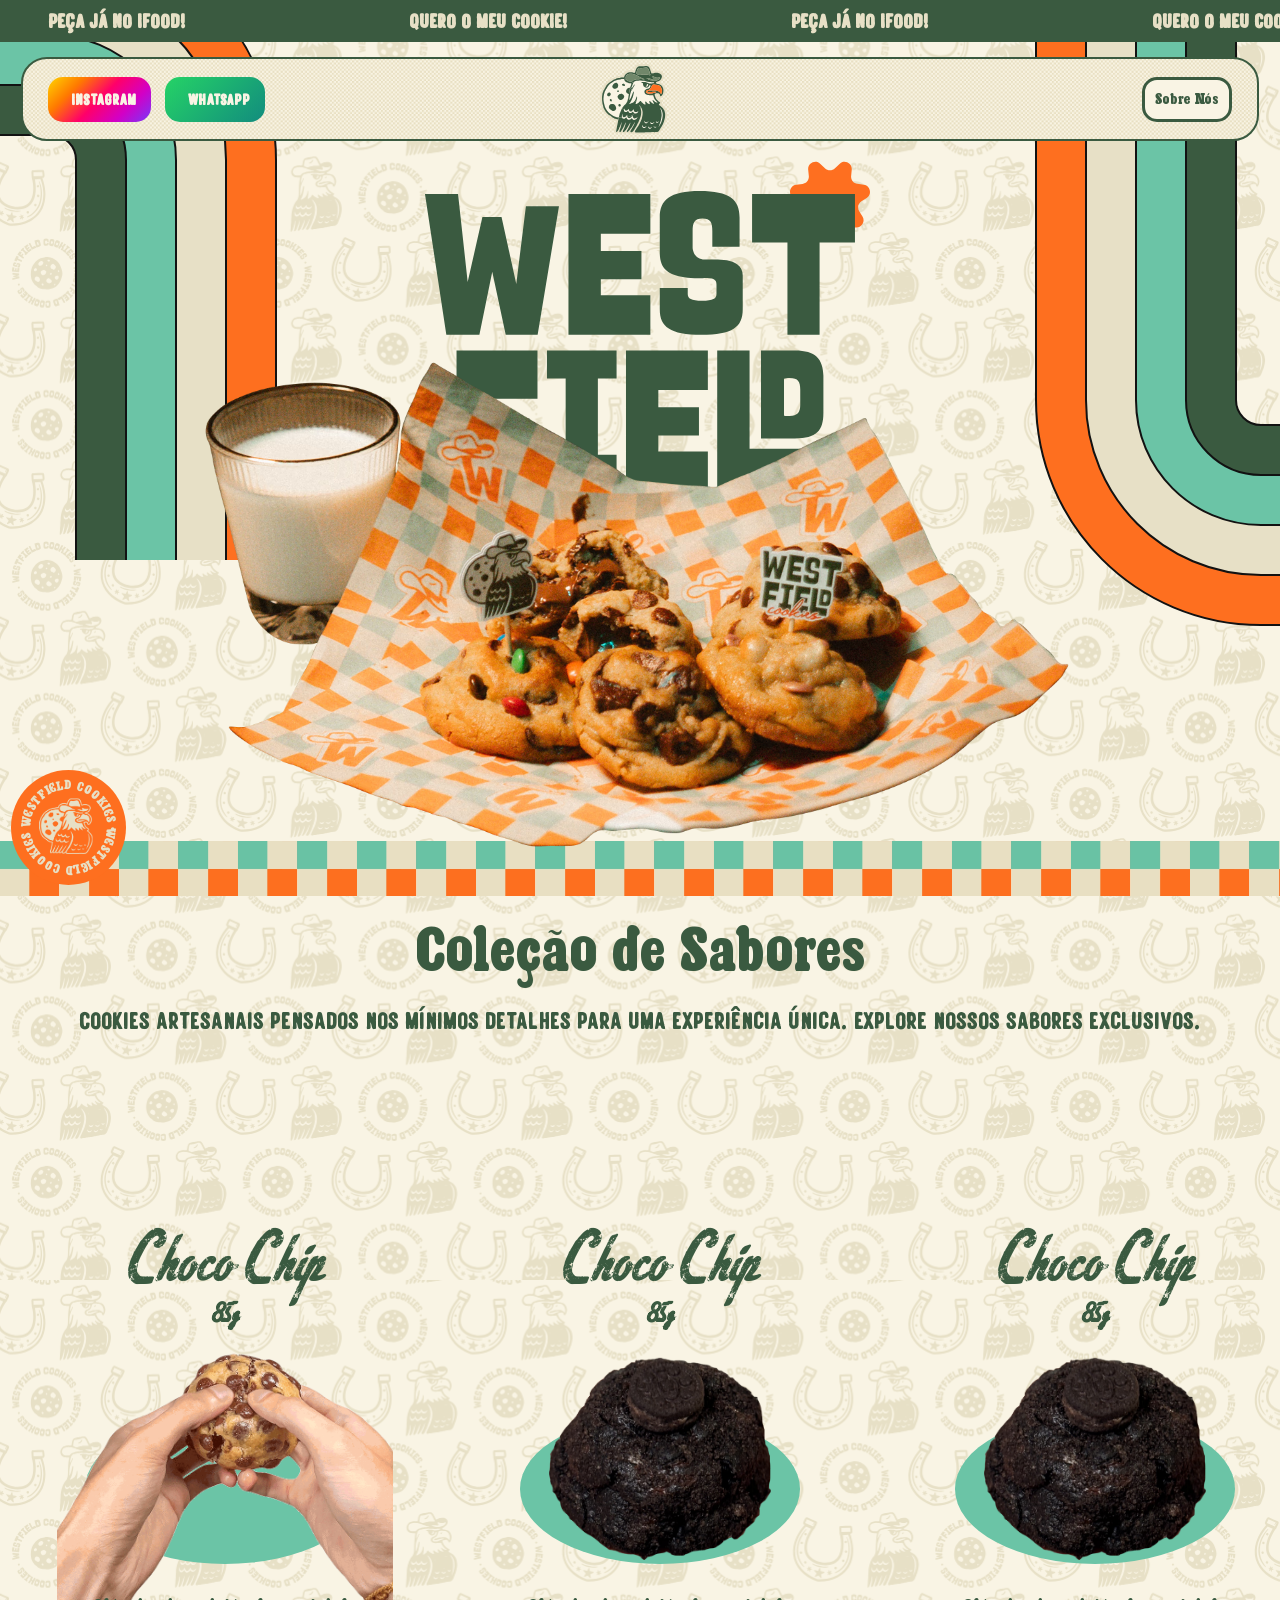
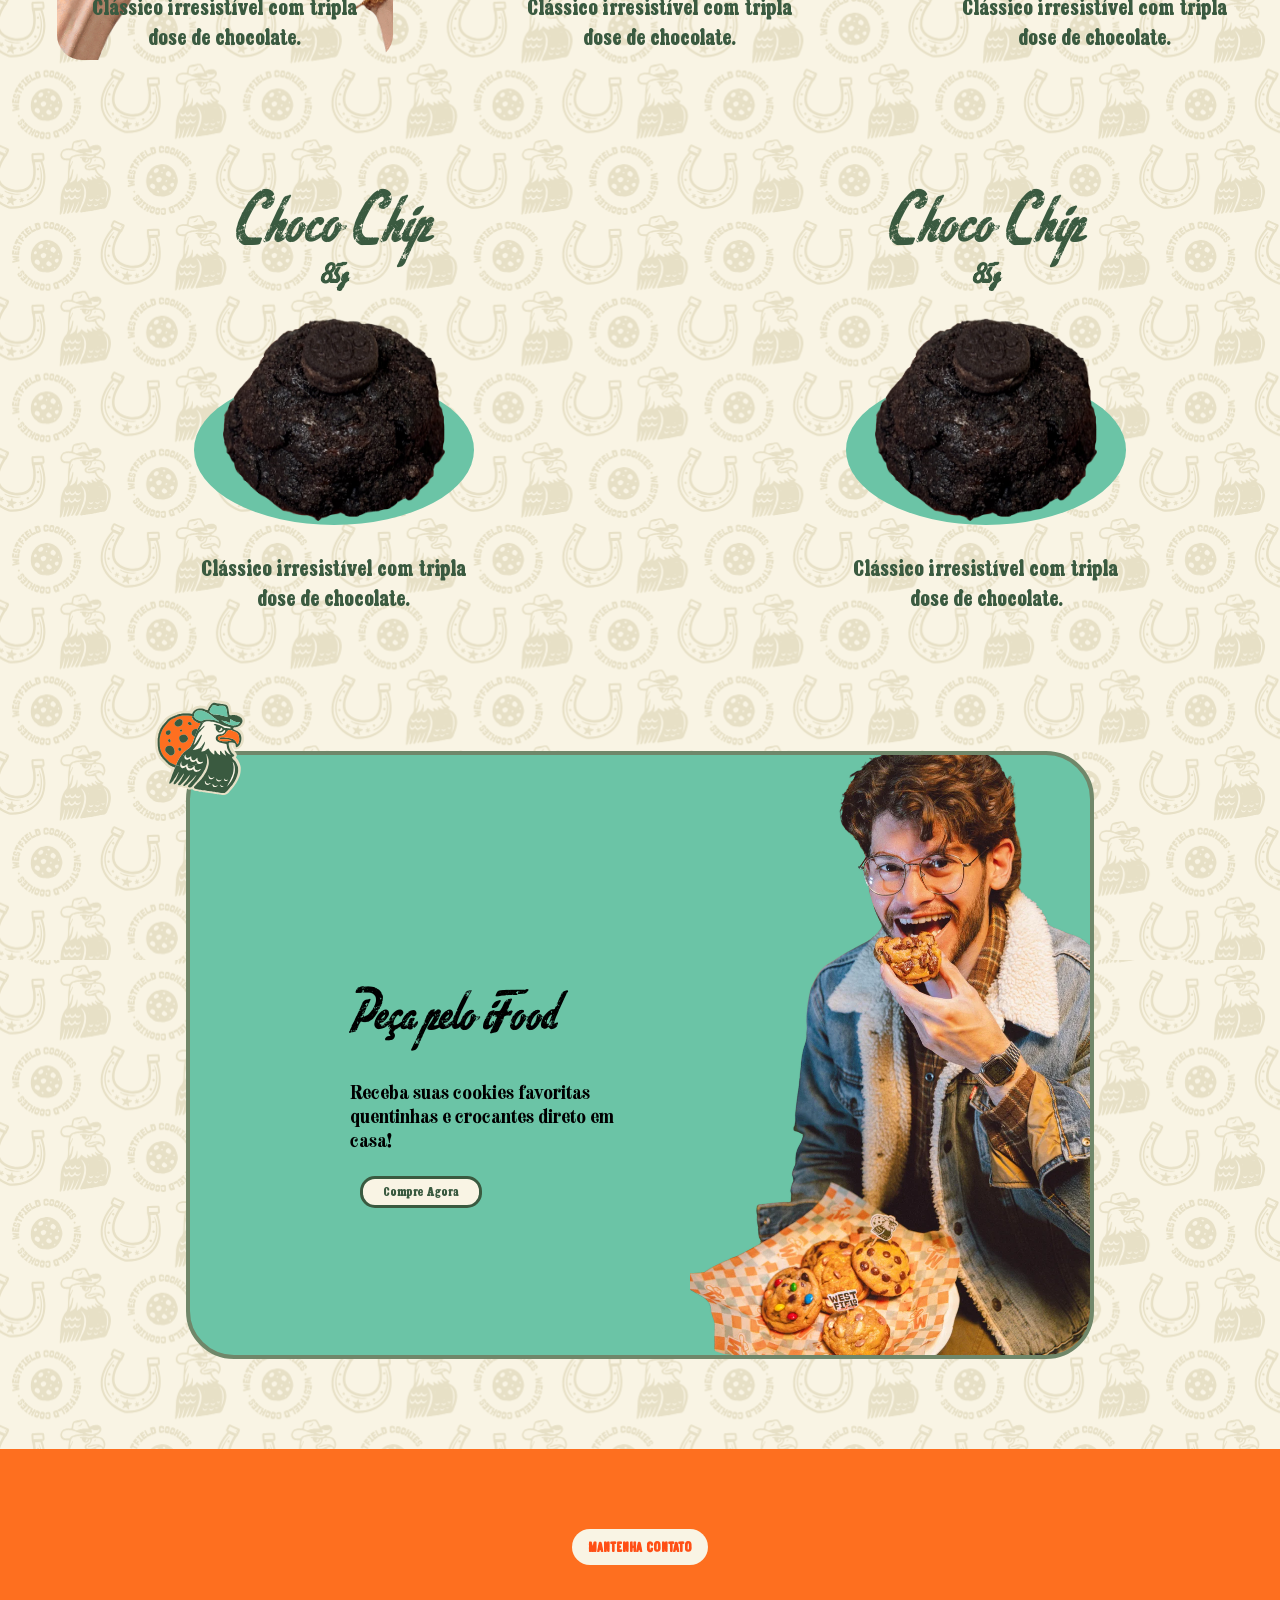
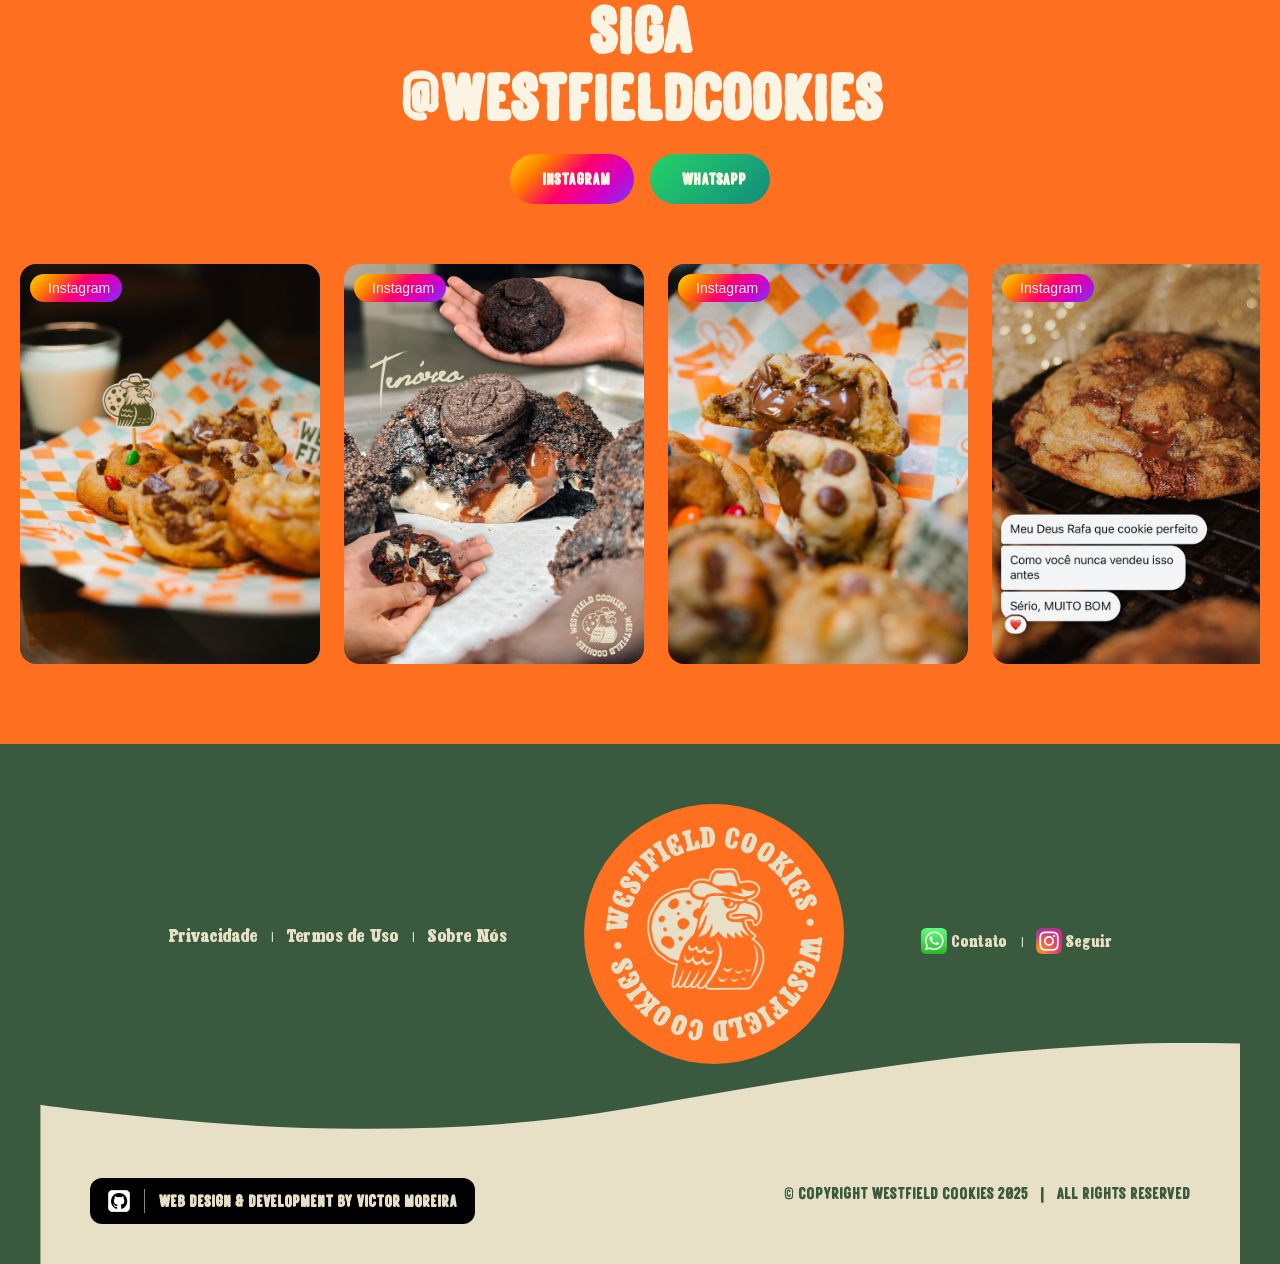
==== index.html @ 385a0221 "Enhance catalog layout and animations feat(catalog): redesign catalog-item layout and add star anima" ====
<!DOCTYPE html>
<html lang="en">
<head>
    <meta charset="UTF-8">
    <meta name="viewport" content="width=device-width, initial-scale=1.0">
    <link rel="stylesheet" type="text/css" href="./resources/css/style.css">
    <script type="text/javascript" src="./resources/js/script.js" defer></script>
    <link rel="icon" type="image/svg+xml" href="./resources/img/icone-1.svg">

    <!-- ADD DIFFERENT FAVICONS LATER
    <link rel="icon" type="image/png" sizes="16x16" href="images/favicon-16x16.png">
    <link rel="icon" type="image/png" sizes="32x32" href="images/favicon-32x32.png">
    <link rel="apple-touch-icon" sizes="180x180" href="images/apple-touch-icon.png">
    <link rel="icon" type="image/png" sizes="192x192" href="images/android-chrome-192x192.png">

    tip: there are free online tools (like realfavicongenerator.net) that take one image (usually 512×512) and generate all the needed sizes + HTML for you.
 -->
    <title>Westfild Cookies</title>
</head>
<body>

<a href="https://www.ifood.com.br" class="ticker-link" target="_blank">
  <div class="ticker">
    <div class="ticker__track" id="tickerTrack"></div>
  </div>
</a>

<!-- Nav Section -->
<nav class="nav-section">

  <!-- LEFT: Social Buttons -->
  <div class="social-buttons-nav">
    <a href="https://www.instagram.com/westfieldcookies/" class="insta-btn-nav">
      <i class="fab fa-instagram"></i> Instagram
    </a>
    <a href="https://westfieldcookies.carrd.co/?utm_source=ig&utm_medium=social&utm_content=link_in_bio" class="whats-btn-nav">
      <i class="fab fa-whatsapp"></i> WhatsApp
    </a>
  </div>

  <!-- CENTER: Logo -->
  <div class="logo">
    <img src="./resources/img/logo-3.1.svg" alt="Westfield Cookies logo">
  </div>

  <!-- RIGHT: Contact button -->
  <div class="nav-button-list">
    <a href="./about/index.html">
      <button class="nav-button">Sobre Nós</button>
    </a>
  </div>

</nav>


    <!---------------------------- Logo Circle Animation ---------------------------->
    <svg class="img-circle" viewBox="0 0 300 300" width="115" height="115">
        <defs>
            <path id="circlePath" d="M150,150 m-100,0 a100,100 0 1,1 200,0 a100,100 0 1,1 -200,0"/>
        </defs>
        <!------ Logo in center ------>
        <image href="./resources/img/icone-3-transperent.svg" x="71" y="71" width="155" height="155"/>
        <!------ Spinning Text ------>
        <g class="spinning-text">
            <!------ First part of text ------>
            <text font-size="35px" font-family="Westroon">
                <textPath href="#circlePath" startOffset="0%" fill="#e7e0c6">WESTFIELD COOKIES <tspan dy="-2" font-size="40px" fill="#e7e0c6">•</tspan></textPath>
            </text>
            <!------- First part of text ------>
            <text font-size="35px" font-family="Westroon">
                <textPath href="#circlePath" startOffset="50%" fill="#e7e0c6">WESTFIELD COOKIES <tspan dy="-2" font-size="40px" fill="#e7e0c6">•</tspan></textPath>
            </text>
        </g>
    </svg>

    <!---------------------------- MAIN CONTENT ---------------------------->
    <!-- BANNER -->
    <div class="banner">
      <div class="banner-img">
        <img class="adesivo" src="./resources/img/adesivo-5.svg" alt="adesivo">
        <img class="logo-banner" src="resources/img/logotipo-4.9.svg" alt="logotipo">
        <img class="plate" src="./resources/img/cookie-e-leite.avif" alt="plate">
        <!---
        <img id="cookie-1" class="cookie" src="./resources/img/Oreo - Transparent Background.svg" alt="Image of cookie">
        <img id="cookie-2" class="cookie" src="./resources/img/Classic - Transparent Background.svg" alt="Image of cookie">
        <img id="cookie-3" class="cookie" src="./resources/img/Classic - Transparent Background.svg" alt="Image of cookie">
        -->
      </div>
    </div>

    <!-- BANNER DECORATIONS -->
    <div class="pattern-wrapper">

    <!-- BANNER DECORATIONS -->
    <div class="pattern-decor"></div>
      
    <!-- RAINBOW SIDES -->
    <div class="rainbox-sides">

      <!-- RIGHT SIDE -->
      <svg xmlns="http://www.w3.org/2000/svg" width="100%" viewBox="0 0 321 626" fill="none" class="rainbow-sides__right">

        <!-- BLACK OUTLINES -->
        <path d="M26 0V400C26 510.457 115.543 600 226 600H321"
              stroke="#121212" stroke-width="52"
              class="black-stroke stroke-anim"></path>

        <path d="M76 0V400C76 482.843 143.157 550 226 550H321"
              stroke="#121212" stroke-width="52"
              class="black-stroke stroke-anim"></path>

        <path d="M126 0V400C126 455.228 170.772 500 226 500H321"
              stroke="#121212" stroke-width="52"
              class="black-stroke stroke-anim"></path>

        <path d="M176 0V400C176 427.614 198.386 450 226 450H321"
              stroke="#121212" stroke-width="52"
              class="black-stroke stroke-anim"></path>

        <!-- RAINBOW COLORS -->
        <path d="M26 0V400C26 510.457 115.543 600 226 600H321"
              stroke="#FE6F1F" stroke-width="48"
              class="rainbow-stroke stroke-anim"></path>

        <path d="M76 0V400C76 482.843 143.157 550 226 550H321"
              stroke="#E7E0C6" stroke-width="48"
              class="rainbow-stroke stroke-anim"></path>

        <path d="M126 0V400C126 455.228 170.772 500 226 500H321"
              stroke="#6BC4A6" stroke-width="48"
              class="rainbow-stroke stroke-anim"></path>

        <path d="M176 0V400C176 427.614 198.386 450 226 450H321"
              stroke="#3A5A40" stroke-width="48"
              class="rainbow-stroke stroke-anim"></path>

      </svg>

      <!-- LEFT SIDE -->
      <svg xmlns="http://www.w3.org/2000/svg" width="100%" viewBox="0 0 321 626" fill="none" class="rainbow-sides__left">

        <!-- BLACK OUTLINES -->
        <path d="M26 0V400C26 510.457 115.543 600 226 600H321"
              stroke="#121212" stroke-width="52"
              class="black-stroke stroke-anim"></path>

        <path d="M76 0V400C76 482.843 143.157 550 226 550H321"
              stroke="#121212" stroke-width="52"
              class="black-stroke stroke-anim"></path>

        <path d="M126 0V400C126 455.228 170.772 500 226 500H321"
              stroke="#121212" stroke-width="52"
              class="black-stroke stroke-anim"></path>

        <path d="M176 0V400C176 427.614 198.386 450 226 450H321"
              stroke="#121212" stroke-width="52"
              class="black-stroke stroke-anim"></path>

        <!-- RAINBOW COLORS -->
        <path d="M26 0V400C26 510.457 115.543 600 226 600H321"
              stroke="#fE6F1F" stroke-width="48"
              class="rainbow-stroke stroke-anim"></path>

        <path d="M76 0V400C76 482.843 143.157 550 226 550H321"
              stroke="#E7E0C6" stroke-width="48"
              class="rainbow-stroke stroke-anim"></path>

        <path d="M126 0V400C126 455.228 170.772 500 226 500H321"
              stroke="#6BC4A6" stroke-width="48"
              class="rainbow-stroke stroke-anim"></path>

        <path d="M176 0V400C176 427.614 198.386 450 226 450H321"
              stroke="#3A5A40" stroke-width="48"
              class="rainbow-stroke stroke-anim"></path>
        </svg>

    </div>

</div>

<!---------------------------- FLAVORS -------------------------->
    <div class="flavors">
        <h2 class="flavors-title">Coleção de Sabores</h2>
        <h3>Cookies artesanais pensados nos mínimos detalhes para uma experiência única. Explore nossos sabores exclusivos.</h3>
    </div>

    <!-- CATALOG -->
    <section class="catalog-all-items">

        <!-- CATALOG ITEM 1 -->
        <div class="catalog-item" data-hover="./resources/img/pattern-2.svg">

          <div class="sparkles">
            <span class="star"></span>
            <span class="star"></span>
            <span class="star"></span>
            <span class="star"></span>
            <span class="star"></span>
          </div>

          <img class="cookie-img" src="./resources/img/cookie-gif-5-4s.gif" alt="Oreo Cookie">

          <h3 class="item-title">Choco Chip</h3>
          <p class="item-weight">85g</p> 

          <div class="cookie-wrapper">
            <img class="catalog-img img-1" src="./resources/img/chocolate-chunk-1.svg" alt="Chocolate piece">
            <img class="catalog-img img-2" src="./resources/img/pink-chip-chocolate-1.svg" alt="Chocolate piece">
            <img class="catalog-img img-3" src="./resources/img/Macadamia.svg" alt="Chocolate piece">
          </div>
        
          <p class="item-description">Clássico irresistível com tripla dose de chocolate.</p>
        </div>

        <!-- CATALOG ITEM 2 -->
        <div class="catalog-item" data-hover="./resources/img/pattern-2.svg">

          <div class="sparkles">
            <span class="star"></span>
            <span class="star"></span>
            <span class="star"></span>
            <span class="star"></span>
            <span class="star"></span>
          </div>

          <h3 class="item-title">Choco Chip</h3>
          <p class="item-weight">85g</p> 

          <img class="cookie-img-swap" src="./resources/img/cookie-transparent.svg" data-hover="./resources/img/cookie-transparent-open.svg" alt="cookie image"/>

          <div class="cookie-wrapper">
            <img class="catalog-img img-1" src="./resources/img/chocolate-chunk-1.svg" alt="Chocolate piece">
            <img class="catalog-img img-2" src="./resources/img/pink-chip-chocolate-1.svg" alt="Chocolate piece">
            <img class="catalog-img img-3" src="./resources/img/Macadamia.svg" alt="Chocolate piece">
          </div>
        
          <p class="item-description">Clássico irresistível com tripla dose de chocolate.</p>
        
        </div>

        <!-- CATALOG ITEM 3 -->
        <div class="catalog-item" data-hover="./resources/img/pattern-2.svg">

          <div class="sparkles">
            <span class="star"></span>
            <span class="star"></span>
            <span class="star"></span>
            <span class="star"></span>
            <span class="star"></span>
          </div>

          <h3 class="item-title">Choco Chip</h3>
          <p class="item-weight">85g</p> 

          <img class="cookie-img-swap" src="./resources/img/cookie-transparent.svg" data-hover="./resources/img/cookie-transparent-open.svg" alt="cookie image"/>

          <div class="cookie-wrapper">
            <img class="catalog-img img-1" src="./resources/img/chocolate-chunk-1.svg" alt="Chocolate piece">
            <img class="catalog-img img-2" src="./resources/img/pink-chip-chocolate-1.svg" alt="Chocolate piece">
            <img class="catalog-img img-3" src="./resources/img/Macadamia.svg" alt="Chocolate piece">
          </div>
        
          <p class="item-description">Clássico irresistível com tripla dose de chocolate.</p>
        
        </div>

        <!-- CATALOG ITEM 4 -->
        <div class="catalog-item" data-hover="./resources/img/pattern-2.svg">

          <div class="sparkles">
            <span class="star"></span>
            <span class="star"></span>
            <span class="star"></span>
            <span class="star"></span>
            <span class="star"></span>
          </div>

          <h3 class="item-title">Choco Chip</h3>
          <p class="item-weight">85g</p> 

          <img class="cookie-img-swap" src="./resources/img/cookie-transparent.svg" data-hover="./resources/img/cookie-transparent-open.svg" alt="cookie image"/>

          <div class="cookie-wrapper">
            <img class="catalog-img img-1" src="./resources/img/chocolate-chunk-1.svg" alt="Chocolate piece">
            <img class="catalog-img img-2" src="./resources/img/pink-chip-chocolate-1.svg" alt="Chocolate piece">
            <img class="catalog-img img-3" src="./resources/img/Macadamia.svg" alt="Chocolate piece">
          </div>
        
          <p class="item-description">Clássico irresistível com tripla dose de chocolate.</p>
        
        </div>

        <!-- CATALOG ITEM 5 -->
        <div class="catalog-item" data-hover="./resources/img/pattern-2.svg">

          <div class="sparkles">
            <span class="star"></span>
            <span class="star"></span>
            <span class="star"></span>
            <span class="star"></span>
            <span class="star"></span>
          </div>

          <h3 class="item-title">Choco Chip</h3>
          <p class="item-weight">85g</p> 

          <img class="cookie-img-swap" src="./resources/img/cookie-transparent.svg" data-hover="./resources/img/cookie-transparent-open.svg" alt="cookie image"/>

          <div class="cookie-wrapper">
            <img class="catalog-img img-1" src="./resources/img/chocolate-chunk-1.svg" alt="Chocolate piece">
            <img class="catalog-img img-2" src="./resources/img/pink-chip-chocolate-1.svg" alt="Chocolate piece">
            <img class="catalog-img img-3" src="./resources/img/Macadamia.svg" alt="Chocolate piece">
          </div>
        
          <p class="item-description">Clássico irresistível com tripla dose de chocolate.</p>
        
        </div>
    </section>

    <!---------------------------- IFOOD SECTION ---------------------------->
    <section class="ifood-section">
        <div class="ifood-content">
            <div class="ifood-text">
                <img class="aguia-adesivo" src="./resources/img/adesivo-4.svg" alt="ilustracão de águia com chapéu de cowboy">
                <h2>Peça pelo iFood</h2>
                <p>Receba suas cookies favoritas quentinhas e crocantes direto em casa!</p>
                <button class="button-1">Compre Agora</button>
            </div>

            <div class="ifood-image">
                <img src="./resources/img/comendo-cookie.webp" alt="iFood Delivery Banner">
            </div> 
        </div>
    </section>
    
<section class="insta-section">
  <div class="insta-header">
    <span class="insta-tag">Mantenha contato</span>
    <h2>
      SIGA <br>
      <span>@WESTFIELDCOOKIES</span>
    </h2>

    <div class="insta-social-buttons">
      <a href="https://www.instagram.com/westfieldcookies/" class="insta-btn">
        <i class="fab fa-instagram"></i> Instagram
      </a>
      <a href="https://westfieldcookies.carrd.co/?utm_source=ig&utm_medium=social&utm_content=link_in_bio" class="whats-btn">
        <i class="fab fa-whatsapp"></i> WhatsApp
      </a>
    </div>
  </div>

  <!-- CONTINUOUS SLIDER -->
<div class="insta-slider">
  <div class="insta-track" id="instaTrack">

    <div class="insta-item">
      <a href="https://www.instagram.com/p/DRNx98ej8Nc/?utm_source=ig_web_copy_link&igsh=MzRlODBiNWFlZA==" target="_blank">
        <img src="./resources/img/inst-post-1.jpg" alt="">
        <span class="insta-label">
          <i class="fab fa-instagram"></i> Instagram
        </span>
      </a>
    </div>

    <div class="insta-item">
      <a href="https://www.instagram.com/p/DPfMGSVDRil/?utm_source=ig_web_copy_link&igsh=MzRlODBiNWFlZA==" target="_blank">
        <img src="./resources/img/inst-post-2.jpg" alt="">
        <span class="insta-label">
          <i class="fab fa-instagram"></i> Instagram
        </span>
      </a>
    </div>

    <div class="insta-item">
      <a href="https://www.instagram.com/p/DRNx98ej8Nc/?utm_source=ig_web_copy_link&igsh=MzRlODBiNWFlZA==" target="_blank">
        <img src="./resources/img/inst-post-3.jpg" alt="">
        <span class="insta-label">
          <i class="fab fa-instagram"></i> Instagram
        </span>
      </a>
    </div>

    <div class="insta-item">
      <a href="https://www.instagram.com/p/DBH7akTvZ_a/?utm_source=ig_web_copy_link&igsh=MzRlODBiNWFlZA==" target="_blank">
        <img src="./resources/img/inst-post-4.jpg" alt="">
          <span class="insta-label">
            <i class="fab fa-instagram"></i> Instagram
        </span>
      </a>
    </div>

    <div class="insta-item">
      <a href="https://www.instagram.com/p/DC0FAMyvj0c/?utm_source=ig_web_copy_link&igsh=MzRlODBiNWFlZA==" target="_blank">
        <img src="./resources/img/inst-post-5.jpg" alt="">
        <span class="insta-label">
          <i class="fab fa-instagram"></i> Instagram
        </span>
      </a>
    </div>

    <div class="insta-item">
      <a href="https://www.instagram.com/p/DRNx98ej8Nc/?utm_source=ig_web_copy_link&igsh=MzRlODBiNWFlZA==" target="_blank">
        <img src="./resources/img/inst-post-1.jpg" alt="">
        <span class="insta-label">
          <i class="fab fa-instagram"></i> Instagram
        </span>
      </a>
    </div>

    <div class="insta-item">
      <a href="https://www.instagram.com/p/DPfMGSVDRil/?utm_source=ig_web_copy_link&igsh=MzRlODBiNWFlZA==" target="_blank">
        <img src="./resources/img/inst-post-2.jpg" alt="">
        <span class="insta-label">
          <i class="fab fa-instagram"></i> Instagram
        </span>
      </a>
    </div>

    <div class="insta-item">
      <a href="https://www.instagram.com/p/DRNx98ej8Nc/?utm_source=ig_web_copy_link&igsh=MzRlODBiNWFlZA==" target="_blank">
        <img src="./resources/img/inst-post-3.jpg" alt="">
        <span class="insta-label">
          <i class="fab fa-instagram"></i> Instagram
        </span>
      </a>
    </div>

    <div class="insta-item">
      <a href="https://www.instagram.com/p/DBH7akTvZ_a/?utm_source=ig_web_copy_link&igsh=MzRlODBiNWFlZA==" target="_blank">
        <img src="./resources/img/inst-post-4.jpg" alt="">
          <span class="insta-label">
            <i class="fab fa-instagram"></i> Instagram
        </span>
      </a>
    </div>

    <div class="insta-item">
      <a href="https://www.instagram.com/p/DC0FAMyvj0c/?utm_source=ig_web_copy_link&igsh=MzRlODBiNWFlZA==" target="_blank">
        <img src="./resources/img/inst-post-5.jpg" alt="">
        <span class="insta-label">
          <i class="fab fa-instagram"></i> Instagram
        </span>
      </a>
    </div>

        <div class="insta-item">
      <a href="https://www.instagram.com/p/DRNx98ej8Nc/?utm_source=ig_web_copy_link&igsh=MzRlODBiNWFlZA==" target="_blank">
        <img src="./resources/img/inst-post-1.jpg" alt="">
        <span class="insta-label">
          <i class="fab fa-instagram"></i> Instagram
        </span>
      </a>
    </div>

    <div class="insta-item">
      <a href="https://www.instagram.com/p/DPfMGSVDRil/?utm_source=ig_web_copy_link&igsh=MzRlODBiNWFlZA==" target="_blank">
        <img src="./resources/img/inst-post-2.jpg" alt="">
        <span class="insta-label">
          <i class="fab fa-instagram"></i> Instagram
        </span>
      </a>
    </div>

    <div class="insta-item">
      <a href="https://www.instagram.com/p/DRNx98ej8Nc/?utm_source=ig_web_copy_link&igsh=MzRlODBiNWFlZA==" target="_blank">
        <img src="./resources/img/inst-post-3.jpg" alt="">
        <span class="insta-label">
          <i class="fab fa-instagram"></i> Instagram
        </span>
      </a>
    </div>

    <div class="insta-item">
      <a href="https://www.instagram.com/p/DBH7akTvZ_a/?utm_source=ig_web_copy_link&igsh=MzRlODBiNWFlZA==" target="_blank">
        <img src="./resources/img/inst-post-4.jpg" alt="">
          <span class="insta-label">
            <i class="fab fa-instagram"></i> Instagram
        </span>
      </a>
    </div>

    <div class="insta-item">
      <a href="https://www.instagram.com/p/DC0FAMyvj0c/?utm_source=ig_web_copy_link&igsh=MzRlODBiNWFlZA==" target="_blank">
        <img src="./resources/img/inst-post-5.jpg" alt="">
        <span class="insta-label">
          <i class="fab fa-instagram"></i> Instagram
        </span>
      </a>
    </div>

  </div>
</div>
</section>

    
</body>

<footer class="site-footer">

  <!-- TOP SECTION -->
  <div class="footer-top">

      <!-- LEFT LINKS -->
      <div class="footer-left">
        <a href="#" class="footer-link underline-anim">Privacidade</a>
        <span class="footer-separator">|</span>
        <a href="#" class="footer-link underline-anim">Termos de Uso</a>
        <span class="footer-separator">|</span>
        <a href="./about/index.html" class="footer-link underline-anim">Sobre Nós</a>
      </div>

      <!-- CENTER CIRCLE -->
      <div class="footer-animation-wrapper">
        <svg class="footer-circle" viewBox="0 0 300 300">
            <defs>
                <path id="circlePathFooter" d="
                    M150,150 
                    m-100,0 
                    a100,100 0 1,1 200,0 
                    a100,100 0 1,1 -200,0
                "/>
            </defs>

            <image href="./resources/img/icone-3-transperent.svg"
                   x="71" y="71" width="155" height="155" 
                   class="footer-logo"/>

            <g class="spinning-text">
                <text font-size="35" font-family="Westroon">
                    <textPath href="#circlePathFooter" startOffset="0%" fill="#E7E0C6">
                        WESTFIELD COOKIES •
                    </textPath>
                </text>
                <text font-size="35" font-family="Westroon">
                    <textPath href="#circlePathFooter" startOffset="50%" fill="#E7E0C6">
                        WESTFIELD COOKIES •
                    </textPath>
                </text>
            </g>
        </svg>
      </div>

      <!-- RIGHT LINKS -->
      <div class="footer-right">
        <a href="https://wa.me/55XXXXXXXXXX" class="footer-icon-link icon-anim">
          <img src="./resources/img/whatsapp-1.svg" alt="WhatsApp">
          Contato
        </a>
        <span class="footer-separator">|</span>
        <a href="https://instagram.com/" class="footer-icon-link icon-anim">
          <img src="./resources/img/instagram-1.svg" alt="Instagram">
          Seguir
        </a>
      </div>

  </div>

  <!-- DIVIDER -->
  <div class="footer-divider">
    <img src="./resources/img/wave-1.1.svg" alt="">
  </div>

  <!-- BOTTOM SECTION -->
  <div class="footer-bottom">
<a href="https://github.com/VictorSSantoss" target="_blank" class="footer-author-box">
  <img src="./resources/img/github.svg" alt="GitHub" class="footer-author-icon">
  <span class="footer-author-divider"></span>
  <span class="footer-author-text">Web Design & Development by Victor Moreira</span>
</a>


     <span class="footer-bottom-right">
        © Copyright Westfield Cookies 2025 &nbsp; | &nbsp; All Rights Reserved
     </span>
  </div>

</footer>


</html>
---- resources/css/style.css ----
@font-face {    
    font-family: "Westroon";
    src: url(../fonts/01_WESTROON/Westroon.woff2) format("woff2"),
         url(../fonts/01_WESTROON/Westroon.otf) format("opentype");
    font-weight: normal;
    font-style: normal;
    font-display: swap;
}

@font-face {
    font-family: "neato-serif-regular";
    src: url(../fonts/04_NEATO-SERIF/neato-serif-regular.woff2) format("woff2"),
         url(../fonts/04_NEATO-SERIF/neato-serif-regular.otf) format("opentype");
    font-weight: normal;
    font-style: normal;
    font-display: swap;
}

@font-face {
    font-family: "Fendesert-Sans-Rough";
    src: url(../fonts/03_FENDESERT/Fendesert-Sans-Rough.woff2) format("woff2"),
         url(../fonts/03_FENDESERT/Fendesert-Sans-Rough.otf) format("opentype");
    font-weight: normal;
    font-style: normal;
    font-display: swap;
}

@font-face {
    font-family: "Fendesert-Script-Stamp";
    src: url(../fonts/03_FENDESERT/Fendesert-Script-Stamp.woff2) format("woff2"),
         url(../fonts/03_FENDESERT/Fendesert-Script-Stamp.otf) format("opentype");
    font-weight: normal;
    font-style: normal;
    font-display: swap;
}

body {
    font-family: "Westroon";
    background-image: url("../img/pattern-5.5-sem-fundo-4000px-4000px.svg");
    background-size: contain;
    background-repeat: repeat;
    margin: 0;
    padding: 0;
}

/* Smooth movement to work without 'transition: transform' */
@property --tx { syntax: '<length-percentage>'; inherits: false; initial-value: -50%; }
@property --ty { syntax: '<length-percentage>'; inherits: false; initial-value: -50%; }
@property --scale { syntax: '<number>'; inherits: false; initial-value: 0.2; }
@property --rot { syntax: '<angle>'; inherits: false; initial-value: 0deg; }

.thicket-color {
    color: #3A5A40;
}

.vanilla-color {
    color: #E7E0C6;
}

.meadow-color {
    color: #70876A;
}

.amber-color {
    color: #FE6F1F;
}

.brooke-color {
    color: #6BC4A6;
}

.cloud-color {
    color: #F9F4E4;
}


/* ------------------------------- */
/* SCROLLING TICKER */
/* ------------------------------- */
.ticker-link {
  text-decoration: none;
  color: inherit;
}

.ticker {
  text-transform: uppercase;
  font-family: "Fendesert-Sans-Rough";
  width: 100%;
  overflow: hidden;
  background: #3A5A40;
  color: #E7E0C6;
  padding: 4px 0;
  position: sticky;
  top: 0;
  z-index: 9999;
}

.ticker__track {
  display: inline-flex;
  white-space: nowrap;
  animation: scroll 18s linear infinite;
}

.ticker__track span {
  padding: 0 3rem;
  font-size: 1.25rem;
  font-weight: bold;
}

@keyframes scroll {
  from { transform: translateX(0); }
  to   { transform: translateX(-50%); }
}

/* iOS smoothness */
.ticker {
  will-change: transform;
  -webkit-backface-visibility: hidden;
}


/* Improve smoothness on iOS */
.ticker {
  will-change: transform;
  -webkit-backface-visibility: hidden;
}

.ticker-icon {
  height: 24px;
  width: auto;
  vertical-align: middle;
  margin: 0 1rem;
} 

/* ------------------------------- */
/* NAVEGATION BAR */
/* ------------------------------- */
.nav-section {
  height: 80px;
  background-color: #f9f4e4;
  background-image: url("../img/pattern-3.2.svg");
  border: 2px solid #3a5a40;
  border-radius: 26px;
  font-size: 1.2rem;
  display: flex;
  align-items: center;
  justify-content: space-between;   /* LEFT - CENTER - RIGHT layout */
  padding: 0 25px;
  margin: 15px 21px 0;
  position: relative;
  z-index: 10;
}

/* LEFT SIDE BUTTONS */
.social-buttons-nav {
  display: flex;
  gap: 14px;
  align-items: center;
}

/* Instagram gradient label */
.insta-btn-nav {
  font-family: "Fendesert-Sans-Rough";
  font-weight: normal;
  font-style: normal;
  display: flex;
  align-items: center;
  gap: 8px;
  background: linear-gradient(135deg, #FFD600, #FF7A00, #FF0069, #D300C5, #7638FA);
  color: #F9F4E4;
  padding: 10px 15px;
  border-radius: 15px;
  font-weight: 700;
  text-decoration: none;
  font-size: 15px;
  transition: transform 0.2s ease, opacity 0.2s ease;
}

.insta-btn-nav:hover {
  transform: translateY(-3px);
  opacity: 0.9;
}

/* WhatsApp gradient */
.whats-btn-nav {
  font-family: "Fendesert-Sans-Rough";
  font-weight: normal;
  font-style: normal;
  display: flex;
  align-items: center;
  gap: 8px;
  background: linear-gradient(135deg, #25D366, #128C7E);
  color: #F9F4E4;
  padding: 10px 15px;
  border-radius: 15px;
  font-weight: 700;
  text-decoration: none;
  font-size: 15px;
  transition: transform 0.2s ease, opacity 0.2s ease;
}

.whats-btn-nav:hover {
  transform: translateY(-3px);
  opacity: 0.9;
}

/* CENTER LOGO */
.logo {
  display: flex;
  align-items: center;
  justify-content: center;
  margin-right: 140px;
}

.logo img {
  height: 70px;
  max-height: 70px;
  width: auto;
}

/* RIGHT SIDE BUTTON */
.nav-button {
  font-family: "Fendesert-Sans-Rough";
  width: 90px;
  height: 45px;
  background-color: #f9f4e4;
  font-family: "Westroon";
  color: #3a5a40;
  text-align: center;
  border: 3px solid #3a5a40;
  border-radius: 15px;
  font-size: 16px;
  transition: 0.2s ease;
}

.nav-button:hover {
  background-color: #3a5a40;
  color: #f9f4e4;
}

/* ------------------------------- */
/* RESPONSIVE */
/* ------------------------------- */
@media (max-width: 768px) {
  .nav-section {
    flex-direction: column;
    height: auto;
    padding: 15px;
    gap: 15px;
  }

  .social-buttons {
    order: 1;
  }

  .logo {
    order: 2;
  }

  .nav-button-list {
    order: 3;
  }
}

/* Logo Circle Animation */
.img-circle {
    background-color: #fe6f1f;
    border-radius: 100%;
    position: fixed;
    bottom: 15px;
    left: -5px;
    margin-left: 16px;
    margin-right: 5px;
    opacity: 0;
    z-index: 1000;
    transform: translateX(-50px); /* Start off to the left */
    transition: opacity 1s ease-out, transform 1s ease-out;
}

.spinning-text {
    animation: spin 20s linear infinite;
    transform-origin: 150px 150px; /* center of the SVG */
}

.img-circle.visible {
    opacity: 1;
    transform: translateX(0);
}

@keyframes spin {
  from { transform: rotate(0deg); }
  to   { transform: rotate(360deg); }
}

/* Banner */
.banner {
    display: flex;
    justify-content: center;
    align-items: center;
    height: 700px;
}

.logo-banner {
    position: relative;
    width: 600px;
    height: 300px;
    z-index: 1;
}

.adesivo {
    position: absolute;
    width: 80px;
    height: 80px;
    right: 170px;
    top: -30px;
    z-index: 1;
    animation: spin 15s linear infinite;
}

.banner-img {
    display: flex;
    position: relative;
    width: 800px;
    height: 600px;
    justify-content: center;
    z-index: 10;
}

.plate {
    width: 900px;
    height: 500px;
    position: absolute;
    top: 170px;
    z-index: 1;
}

/* --------------- Buttons --------------- */
.button-1 {
    background-color: rgb(249, 244, 228);
    display: inline-block;
    color: rgb(58, 90, 64);
    text-align: center;
    border: 3px solid rgb(58, 90, 64);
    border-radius: 15px;
    padding: 5px 20px;
    margin-left: 10px;
    font-family: "Westroon";
    font-weight: normal;
    font-style: normal;
    transition: all 0.3s ease;
}

.button-1:hover {
    background-color: rgb(58, 90, 64);
    color: rgb(249, 244, 228);
}

/* --------------- Rainbow Sides and Pattern Deco --------------- */


/* Initial draw animation (runs once on load) */
.stroke-anim {
    stroke-dasharray: 1000;
    stroke-dashoffset: 1000;
    animation: rainbowDraw 2.4s ease-out forwards;
    will-change: stroke-dashoffset;
}

/* Keyframes */
@keyframes rainbowDraw {
    from { stroke-dashoffset: 1000; }
    to { stroke-dashoffset: 0; }
}

/* Positioning */
.rainbox-sides {
  position: absolute;
  top: 0;
  left: 0;
  width: 100%;
  height: 100%;
  pointer-events: none;
  z-index: -1;
}

.rainbow-sides__left {
  width: 20.0625em;
  position: absolute;
  bottom: 21.28em;
  left: -2.75em;
  transform: scale(-1);
}

.rainbow-sides__right {
  width: 20.0625em;
  position: absolute;
  top: 0;
  right: -4.75em;
}

/* --------------- Pattern Decoration --------------- */
.pattern-decor {
    position: absolute;
    display: block;
    background-image: url("../img/pattern-decor-1.webp");
    background-size: contain;
    background-repeat: repeat;
    height: 55px;
    width: 100%;
    display: flex;
    justify-content: center;
    align-items: center;
}

/* --------------- Flavors Items --------------- */
.flavors {
    display: grid;
    margin: 20px;
}

.flavors h2 {
    font-family: "Westroon";
    font-weight: normal; /* Override browser default bold styling (User Agent Stylesheet). */
    font-style: normal; /* Override browser default bold styling (User Agent Stylesheet). */
    font-size: 4rem;
    color: #3a5a40;
    text-align: center;
    margin-bottom: 10px;
}

.flavors h3 {
    font-family: "Fendesert-Sans-Rough";
    font-weight: normal; /* Override browser default bold styling (User Agent Stylesheet). */
    font-style: normal; /* Override browser default bold styling (User Agent Stylesheet). */
    font-size: 1.5rem;
    color: #3a5a40;
    text-align: center;
    margin-top: 0px;
}

/* ------------------------------- */
/* CATALOG TITLE */
/* ------------------------------- */
.flavors {
    display: grid;
    margin: 20px;
}

.flavors h2 {
    font-family: "Westroon";
    font-weight: normal; /* Override browser default bold styling (User Agent Stylesheet). */
    font-style: normal; /* Override browser default bold styling (User Agent Stylesheet). */
    font-size: 4rem;
    color: #3a5a40;
    text-align: center;
    margin-bottom: 10px;
}

.flavors h3 {
    font-family: "Fendesert-Sans-Rough";
    font-weight: normal; /* Override browser default bold styling (User Agent Stylesheet). */
    font-style: normal; /* Override browser default bold styling (User Agent Stylesheet). */
    font-size: 1.5rem;
    color: #3a5a40;
    text-align: center;
    margin-top: 0px;
}

/* ------------------------------- */
/* CATALOG */
/* ------------------------------- */
.catalog-all-items {
    display: flex;
    justify-content: space-around;
    align-items: flex-start;
    flex-wrap: wrap;
    gap: 25px;
    padding: 40px 20px;
    height: auto;
    width: 100%;
    /*
    background-image: url("../img/pattern-5.5-sem-fundo-4000px-4000px.svg");
    background-size: cover;
    background-repeat: no-repeat;
    */
}



/* ------------------------------- */
/* CATALOG ITEMS */
/* ------------------------------- */
.catalog-item {
    position: relative;
    width: 320px;
    height: 500px;
    border-radius: 25px;
    /*background-color: #70876a;*/
    background-size: cover;
    background-repeat: no-repeat;
    display: flex;
    flex-direction: column;
    align-items: center;
    justify-content: flex-start;
    padding: 20px 15px;
    text-align: center;
    overflow: hidden;
    /*border: 4px solid #3a5a40;*/
    /*box-shadow: 0 0 0 4px #6bc4a6;*/
    margin-top: 20px;
    cursor: pointer;
    z-index: 1;
    transition: transform 0.3s ease;
    padding: 8px;
}

.catalog-item:hover {
    transform: scale(1.05);
}

.catalog-item::before {
    content: '';
    position: absolute;
    /* Dimensions for a horizontal oval */
    width: 280px;
    height: 150px;
    
    /* Position it behind the cookie */
    top: 270px; 
    left: 50%;
    transform: translateX(-50%);
    
    /* Shape and Color */
    background-color: #6BC4A6; /* Light background color */
    border-radius: 50%; /* Creates the oval shape */
    
    /* Stacking Context */
    z-index: 5; /* Puts it behind the cookie (z-index: 10) but in front of the item background */
}

.background-decor {
    position: absolute;
    width: 400px;
    height: 450px;
    bottom: 0;
    z-index: -1;
}

.item-title {
    position: absolute;
    top: -30px;
    font-family: "Fendesert-Script-Stamp";
    font-weight: normal; /* Override browser default bold styling (User Agent Stylesheet). */
    font-style: normal; /* Override browser default bold styling (User Agent Stylesheet). */
    font-size: 5rem;
    color: #3A5A40;
    z-index: 10;
}

/* Weight (Below Title) */
.item-weight {
    position: absolute;
    top: 120px; /* Adjust based on your item-title height */
    left: 50%;
    transform: translateX(-50%);
    font-family: "Fendesert-Script-Stamp";
    font-size: 1.7rem;
    color: #3A5A40;
    font-weight: 600;
    z-index: 10;
}

.cookie-img {
    position: absolute;
    width: 500px;
    height: auto;
    bottom: -50px;
    transition: transform 0.3s ease;
    z-index: 10;
}

.cookie-img-swap {
    position: absolute;
    width: 230px;
    height: auto;
    top: 200px;
    transition: transform 0.3s ease;
    z-index: 10;
}

/* Short Description (Below Cookie) */
.item-description {
    position: absolute;
    bottom: -15px; /* Position above the bottom edge */
    left: 50%;
    transform: translateX(-50%);
    width: 80%;
    font-family: "Westroon";
    font-size: 1.4rem;
    color: #3A5A40;
    line-height: 1.3;
    z-index: 10;
}

.cookie-decorations {
    display: flex;
    justify-content: center;
    gap: 10px;
}

.logotipo-5-9 {
    position: absolute;
    width: 100px;
    height: auto;
    bottom: 5px;
    z-index: 3;
}

.cookie-decor {
  width: 40px;
  height: auto;
  animation: float 3s ease-in-out infinite;
}

.cookie-decor:nth-child(2) {
  animation-delay: 1s;
}

.cookie-decor:nth-child(3) {
  animation-delay: 2s;
}

/* ------------------------------- */
/* GOLD STAR SPARKLE SYSTEM v3 */
/* ------------------------------- */

.sparkles {
  position: absolute;
  inset: 0;
  pointer-events: none;
  z-index: 20;
  overflow: hidden;
}

/* BASE STAR */
.star {
  position: absolute;
  aspect-ratio: 1;

  background: radial-gradient(circle, #fff6c8 20%, #f5c26b 45%, #d89b2d 70%);
  clip-path: polygon(
    50% 0%,
    61% 38%,
    100% 50%,
    61% 62%,
    50% 100%,
    39% 62%,
    0% 50%,
    39% 38%
  );

  opacity: 0;
  filter: drop-shadow(0 0 6px rgba(255, 200, 80, 0.9));

  animation:
    sparkleFade 3.5s infinite ease-in-out,
    floatDrift 6s infinite ease-in-out;
}


/* RANDOMIZED STAR SIZES */

.star:nth-child(1) { width: 10px; }
.star:nth-child(2) { width: 14px; }
.star:nth-child(3) { width: 8px; }
.star:nth-child(4) { width: 12px; }
.star:nth-child(5) { width: 16px; }


/* RANDOM POSITIONS + TIMINGS */

.star:nth-child(1) { top: 60%; left: 15%; animation-delay: 0s, 0s; }
.star:nth-child(2) { top: 70%; left: 80%; animation-delay: 1s, 0.3s; }
.star:nth-child(3) { top: 45%; left: 55%; animation-delay: 2s, 0.6s; }
.star:nth-child(4) { top: 65%; left: 30%; animation-delay: 2.7s, 0.9s; }
.star:nth-child(5) { top: 25%; left: 55%; animation-delay: 3.5s, 1.2s; }


/* RARE BIG SHINE BURST */

.star:nth-child(5) {
  animation:
    sparkleFade 3.5s infinite ease-in-out,
    floatDrift 6s infinite ease-in-out,
    shineBurst 12s infinite ease-in-out;
}


/* ANIMATIONS */

/* Twinkle + scale + rotation */
@keyframes sparkleFade {
  0%   { opacity: 0; transform: scale(0.2) rotate(0deg); }
  35%  { opacity: 1; transform: scale(1) rotate(90deg); }
  70%  { opacity: 0.6; transform: scale(0.6) rotate(180deg); }
  100% { opacity: 0; transform: scale(0.2) rotate(360deg); }
}

/* Smooth drifting movement */
@keyframes floatDrift {
  0%   { translate: 0 0; }
  50%  { translate: 14px -18px; }
  100% { translate: 0 0; }
}

/* Rare big magical burst */
@keyframes shineBurst {
  0%   { transform: scale(1); filter: drop-shadow(0 0 6px rgba(255,200,80,0.9)); }
  50%  { transform: scale(2); filter: drop-shadow(0 0 18px rgba(255,220,120,1)); }
  100% { transform: scale(1); filter: drop-shadow(0 0 6px rgba(255,200,80,0.9)); }
}

@media (max-width: 768px) {
  .star {
    animation:
      sparkleFade 5s infinite ease-in-out; /* no drift on mobile */
    filter: drop-shadow(0 0 4px rgba(255, 200, 80, 0.7));
  }
}


/* ------------------------------- */
/* CATALOG HOVER ANIMATIONS */
/* ------------------------------- */
.catalog-item {
  position: relative;
}

.cookie-wrapper {
  position: absolute;
  top: 50%;
  left: 50%;
  transform: translate(-50%, -50%);
  pointer-events: none;
}

.catalog-img {
  position: absolute;
  width: 110px;
  opacity: 0;

  /* transform variables */
  --tx: -50%;
  --ty: -50%;
  --scale: 0.2;
  --rot: 0deg;

  /* base transform */
  transform: translate(var(--tx), var(--ty)) 
             scale(var(--scale))
             rotate(var(--rot));

  transition: opacity 0.6s ease, 
              --tx 0.6s ease, 
              --ty 0.6s ease, 
              --scale 0.6s ease;
              
  z-index: -1;
  offset-anchor: center;
  offset-rotate: 0deg;
  
  /* Helps with performance */
  will-change: --tx, --ty, --rot;
}

.img-1 {
  width: 70px;
}

.img-2 {
  width: 80px;
}

.img-3 {
  width: 70px;
}

/* HOVER POSITIONS */

.catalog-item:hover .img-1 {
  --tx: -180%;
  --ty: -40%;
  --scale: 1;
}

.catalog-item:hover .img-2 {
  --tx: 120%;
  --ty: -120%;
  --scale: 1;
}

.catalog-item:hover .img-3 {
  --tx: 180%;
  --ty: 190%;
}

.catalog-item:hover .catalog-img {
  opacity: 1;
}

/* FLOATING ANIMATION (img-1 & img-3) */
.img-1,
.img-3 {
  animation: floatPath 3s ease-in-out infinite;
  offset-path: path("M0 0 C 0 -10 0 -10 0 0");
}

@keyframes floatPath {
  0%   { offset-distance: 0%; }
  50%  { offset-distance: 100%; }
  100% { offset-distance: 0%; }
}

/* SPIN ANIMATION (img-2) */
.img-2 {
  animation: spin-self 15s linear infinite;
  /* Ensure offset-path doesn't interfere */
  offset-path: none; 
}

@keyframes spin-self {
  from { --rot: 0deg; }
  to   { --rot: 360deg; }
}
/* ------------------------------- */
/* END CATALOG ANIMATIONS */
/* ------------------------------- */

/* ------------------------------- */
/* IFOOD SECTION */
/* ------------------------------- */
.ifood-section {
    width: 900px;
    height: 600px;
    max-width: 1100px;
    position: relative;
    margin: 90px auto;
    display: block;
    background-color: #6bc4a6;
    border: #70876a 4px solid;
    background-size: cover;
    background-repeat: no-repeat;
    border-radius: 3rem;

}

/* Layout: text left, image right */
.ifood-content {
  display: flex;
  align-items: center;
  justify-content: space-between;
  gap: 3rem;
  max-width: 1100px;
  margin: 0 auto;
  position: relative;
  z-index: 1;
}

.aguia-adesivo {
  position: absolute;
  top: -55px;
  left: -35px;
  width: 90px;
  height: auto;
}

.ifood-text {
  color: #000000;
  margin-left: 10rem;
  font-weight: normal; /* Override browser default bold styling (User Agent Stylesheet). */
  font-style: normal; /* Override browser default bold styling (User Agent Stylesheet). */
}

.ifood-text h2 {
  font-size: 4rem;
  margin-bottom: 1rem;
  font-family: "Fendesert-Script-Stamp";
  font-weight: normal;
  font-style: normal;
}

.ifood-text p {
  font-size: 1.1rem;
  margin-bottom: 1.5rem;
  font-family: "neato-serif-regular";
  font-weight: normal;
  font-style: normal;
}

/* Image on the right */
.ifood-image img {
  position: relative;
  width: 400px;
  height: 600px;
  object-fit: cover;
  border-radius: 2.7rem;
}

/* Responsive: stack on mobile */
@media (max-width: 768px) {
  .ifood-content {
    flex-direction: column;
    text-align: center;
  }

  .ifood-image img {
    width: 80%;
  }
}

/* Instagram Section */
.insta-section {
  background: #fE6F1F;
  padding: 80px 20px;
  text-align: center;
  color: #F9F4E4;
  font-family: sans-serif;
  position: relative; 
  z-index: 5;
}

/* Ensure the link takes up the full size of the container */
.insta-item a {
  display: block;
  width: 100%;
  height: 100%;
  text-decoration: none;
}

/* TOP TEXT */
.insta-tag {
  text-transform: uppercase;
  display: inline-block;
  background: #F9F4E4;
  color: #ff4f15;
  padding: 6px 16px;
  border-radius: 20px;
  font-size: 14px;
  font-weight: 700;
  margin-bottom: 20px;
}

.insta-header {
  font-family: "Fendesert-Sans-Rough";
  font-weight: normal;
  font-style: normal;
}

.insta-header h2 {
  font-size: 64px;
  font-weight: 900;
  line-height: 1.05;
  margin: 10px 0 25px;
}

/* SOCIAL BUTTONS */
.insta-social-buttons {
  display: flex;
  gap: 16px;
  justify-content: center;
  flex-wrap: wrap;
}

.insta-btn {
  display: flex;
  align-items: center;
  gap: 8px;
  background: linear-gradient(135deg,
      #FFD600,
      #FF7A00,
      #FF0069,
      #D300C5,
      #7638FA
  );
  color: #F9F4E4;
  padding: 12px 24px;
  border-radius: 50px;
  font-weight: 700;
  text-decoration: none;
  font-size: 16px;
  transition: transform .2s ease, opacity .2s ease;
}

.insta-btn:hover {
  transform: translateY(-3px);
  opacity: .85;
}

.whats-btn {
  display: flex;
  align-items: center;
  gap: 8px;
  background: linear-gradient(135deg, #25D366, #128C7E);
  color: #F9F4E4;
  padding: 12px 24px;
  border-radius: 50px;
  font-weight: 700;
  text-decoration: none;
  font-size: 16px;
  transition: transform .2s ease, opacity .2s ease;
}

.whats-btn:hover {
  transform: translateY(-3px);
  opacity: .9;
}


/* FEED GRID */
.insta-feed {
  display: grid;
  grid-template-columns: repeat(auto-fit, minmax(260px, 1fr));
  gap: 24px;
  margin-top: 60px;
}

/* Continuous slider container */
.insta-slider {
  width: 100%;
  overflow: hidden;
  margin-top: 60px;
}

/* Track that scrolls */
.insta-track {
  display: flex;
  gap: 24px;
  /* Start the animation at the end position (-100% of the original track width) 
     and move to 0 to simulate a right scroll. */
  animation: instaScrollRight 56s linear infinite; 
}

.insta-slider:hover .insta-track {
  animation-play-state: paused;
}

/* Fix item size (IMPORTANT!) */
.insta-item {
  width: 300px;
  height: 400px;
  flex-shrink: 0;
  position: relative;
  border-radius: 16px;
  overflow: hidden;
}

/* Make image cover the box without stretching */
.insta-item img {
  width: 100%;
  height: 100%;
  object-fit: cover;   /* <-- ensures perfect crop */
  display: block;
  transition: transform .4s ease;
}

.insta-item:hover img {
  transform: scale(1.05);
}

/* Label on top of image */
.insta-label {
  position: absolute;
  top: 10px;
  left: 10px;
  background: linear-gradient(135deg,
      #FFD600,
      #FF7A00,
      #FF0069,
      #D300C5,
      #7638FA
  );
  color: #F9F4E4;
  padding: 6px 12px;
  border-radius: 14px;
  font-size: 14px;
  display: flex;
  align-items: center;
  gap: 6px;
}


/* Animation (moves to the right) */
@keyframes instaScrollRight {
  /* Start by positioning the track 100% to the left, 
     so the duplicate content is visible first */
  from { transform: translateX(-100%); }
  /* End by moving the track back to its original position, 
     making the duplicate set slide off and the original set reappear */
  to   { transform: translateX(0); }
}

/* ------------------------------- */
/* SITE FOOTER */
/* ------------------------------- */
.site-footer {
  background: #3A5A40;
  padding: 60px 40px 40px;
  color: #E7E0C6;
  font-family: 'Westroon', serif;
  font-weight: normal;
  font-style: normal;
  overflow: hidden;
}

/* Fade In Entrance */
.fade-in-footer {
  animation: fadeInFooter 1s ease forwards;
  opacity: 0;
}
@keyframes fadeInFooter {
  to { opacity: 1; }
}

/* TOP SECTION */
.footer-top {
  display: flex;
  align-items: center;
  justify-content: space-between;
  margin-bottom: -50px;
}

/* LEFT SIDE WITH ICONS */
.footer-left {
  margin-left: 8em;
  gap: 12px;
}

/* LEFT LINKS */
.footer-link {
  color: #E7E0C6;
  text-decoration: none;
  font-size: 20px;
  position: relative;
}

.footer-separator {
  margin: 0 10px;
}

/* Animated Underline */
.underline-anim::after {
  content: "";
  position: absolute;
  left: 0;
  bottom: -3px;
  width: 0%;
  height: 2px;
  background: #E7E0C6;
  transition: width .3s ease;
}
.underline-anim:hover::after {
  width: 100%;
}

/* CENTER CIRCLE */
.footer-animation-wrapper {
  position: relative;
}

.footer-circle {
  width: 260px;
  height: 260px;
  background-color: #FE6F1F;
  border-radius: 50%;
}

/* Responsive Logo */
.footer-logo {
  width: 50%;
  height: 50%;
}

/* Spinning Circle Text */
.spinning-text {
  animation: spin 22s linear infinite;
  transform-origin: 150px 150px;
}
@keyframes spin {
  from { transform: rotate(0deg); }
  to   { transform: rotate(-360deg); }
}

/* RIGHT SIDE WITH ICONS */
.footer-right {
  margin-right: 8em;
  gap: 12px;
}

.footer-icon-link {
  align-items: center;
  gap: 8px;
  color: #E7E0C6;
  text-decoration: none;
  font-size: 18px;
}

/* Icon Animation */
.icon-anim img {
  position: relative;
  top: 0.40em;
  width: 26px;
  height: 26px;
  transition: transform .3s ease, filter .3s ease;
}

.icon-anim:hover img {
  transform: scale(1.15) rotate(6deg);
  filter: drop-shadow(0 0 6px #e7cec6);
}

/* WAVE DIVIDER */
.footer-divider {
  width: 100%;
  height: 10em;
}

.footer-divider img {
  width: 100%;
  margin: 25px 0;
}

/* BOTTOM SECTION */
.footer-bottom {
  font-family: "Fendesert-Sans-Rough";
  font-weight: normal;
  font-style: normal;
  color: #3A5A40;
  margin: 0px 50px;
  display: flex;
  justify-content: space-between;
  font-size: 17px;
}

/* ------------------------------- */
/* RESPONSIVE */
/* ------------------------------- */
@media (max-width: 850px) {
  .footer-top {
    flex-direction: column;
    gap: 40px;
  }

  .footer-bottom {
    flex-direction: column;
    text-align: center;
    gap: 10px;
  } 
}

/* Author */
.footer-author-box {
  font-family: "Fendesert-Sans-Rough";
  font-weight: normal;
  font-style: normal;
  display: flex;
  align-items: center;
  gap: 14px;
  background: #000;
  color: #E7E0C6;
  padding: 10px 18px;
  border-radius: 12px;
  text-decoration: none;
  font-size: 16px;
  font-weight: 600;
  transition: transform .2s ease, opacity .2s ease;
}

.footer-author-box:hover {
  transform: translateY(-2px);
  opacity: .85;
}

.footer-author-icon {
  width: 22px;
  height: 22px;
  filter: invert(1);
  transition: transform .3s ease;
}

.footer-author-box:hover .footer-author-icon {
  transform: scale(1.1) rotate(6deg);
}

.footer-author-divider {
  width: 1px;
  height: 24px;
  background: #E7E0C6;
  opacity: 0.6;
}

.footer-author-text {
  color: #E7E0C6;
  white-space: nowrap;
}
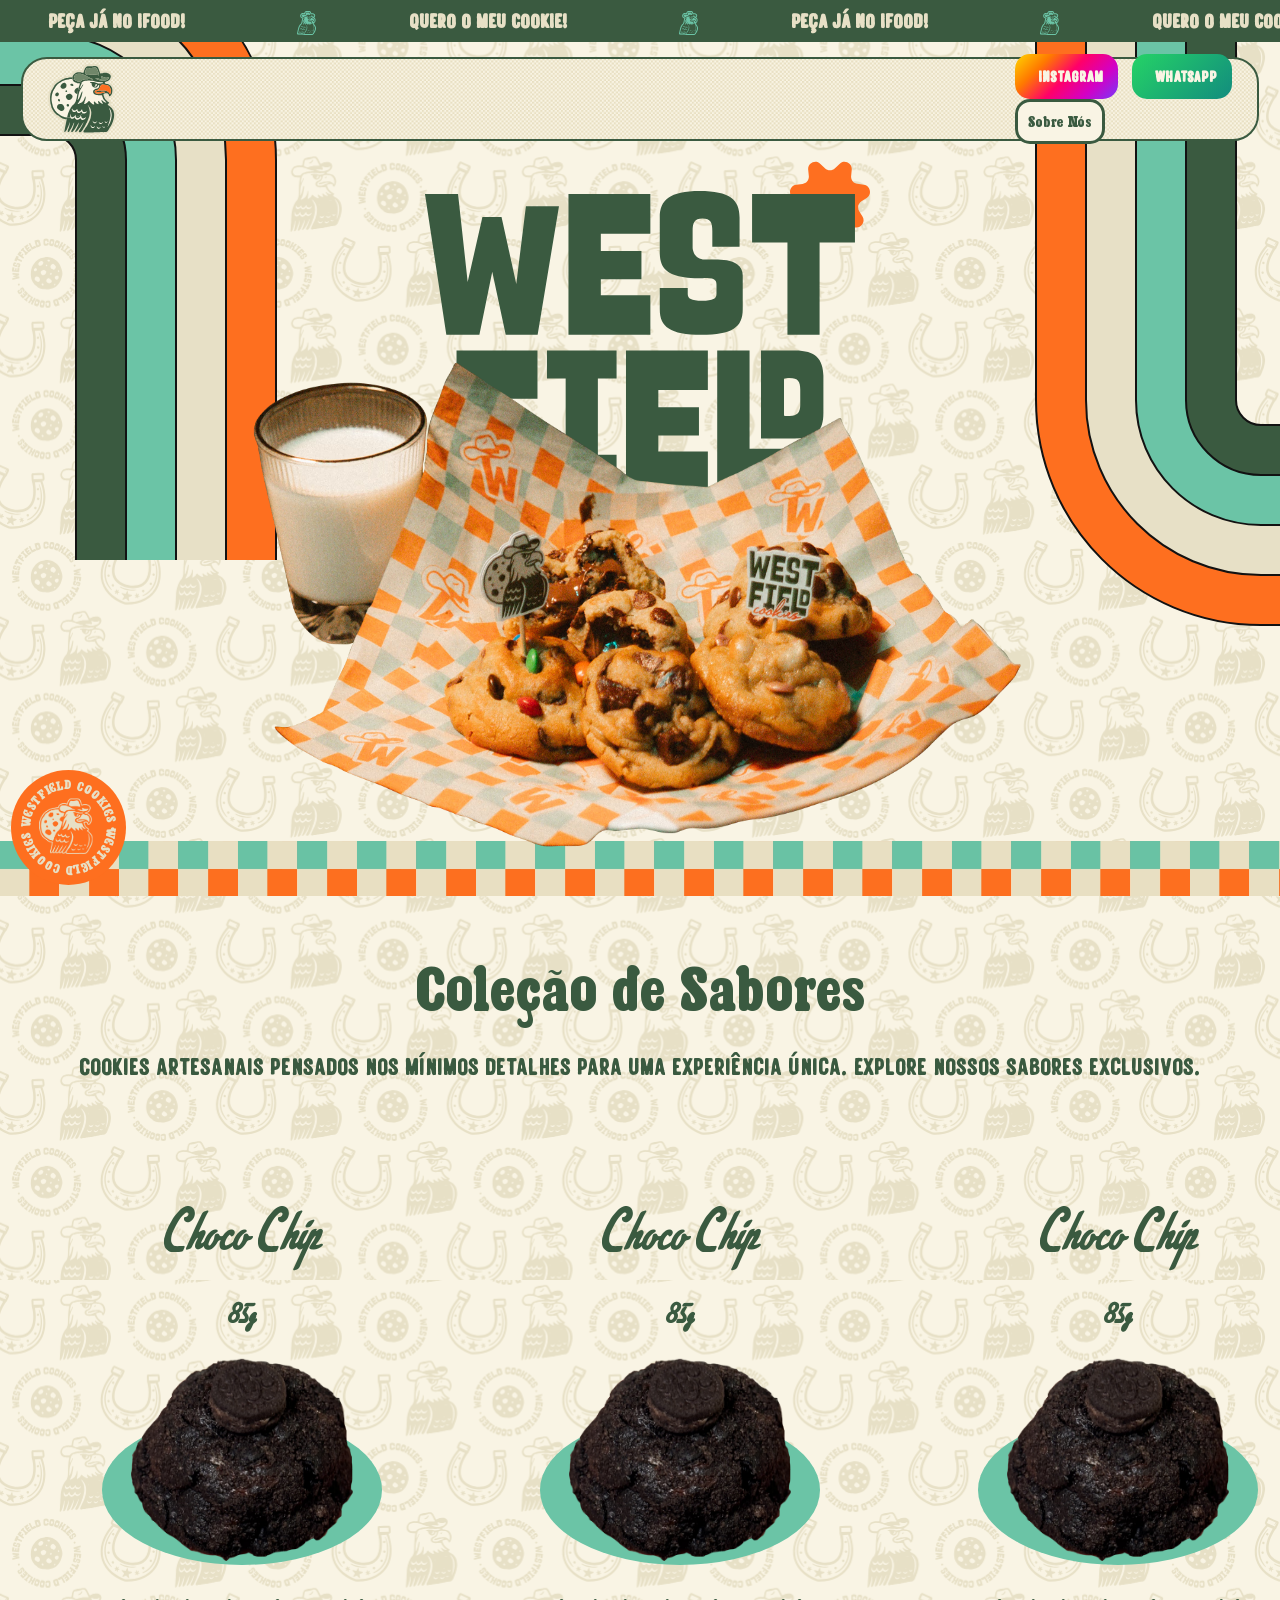
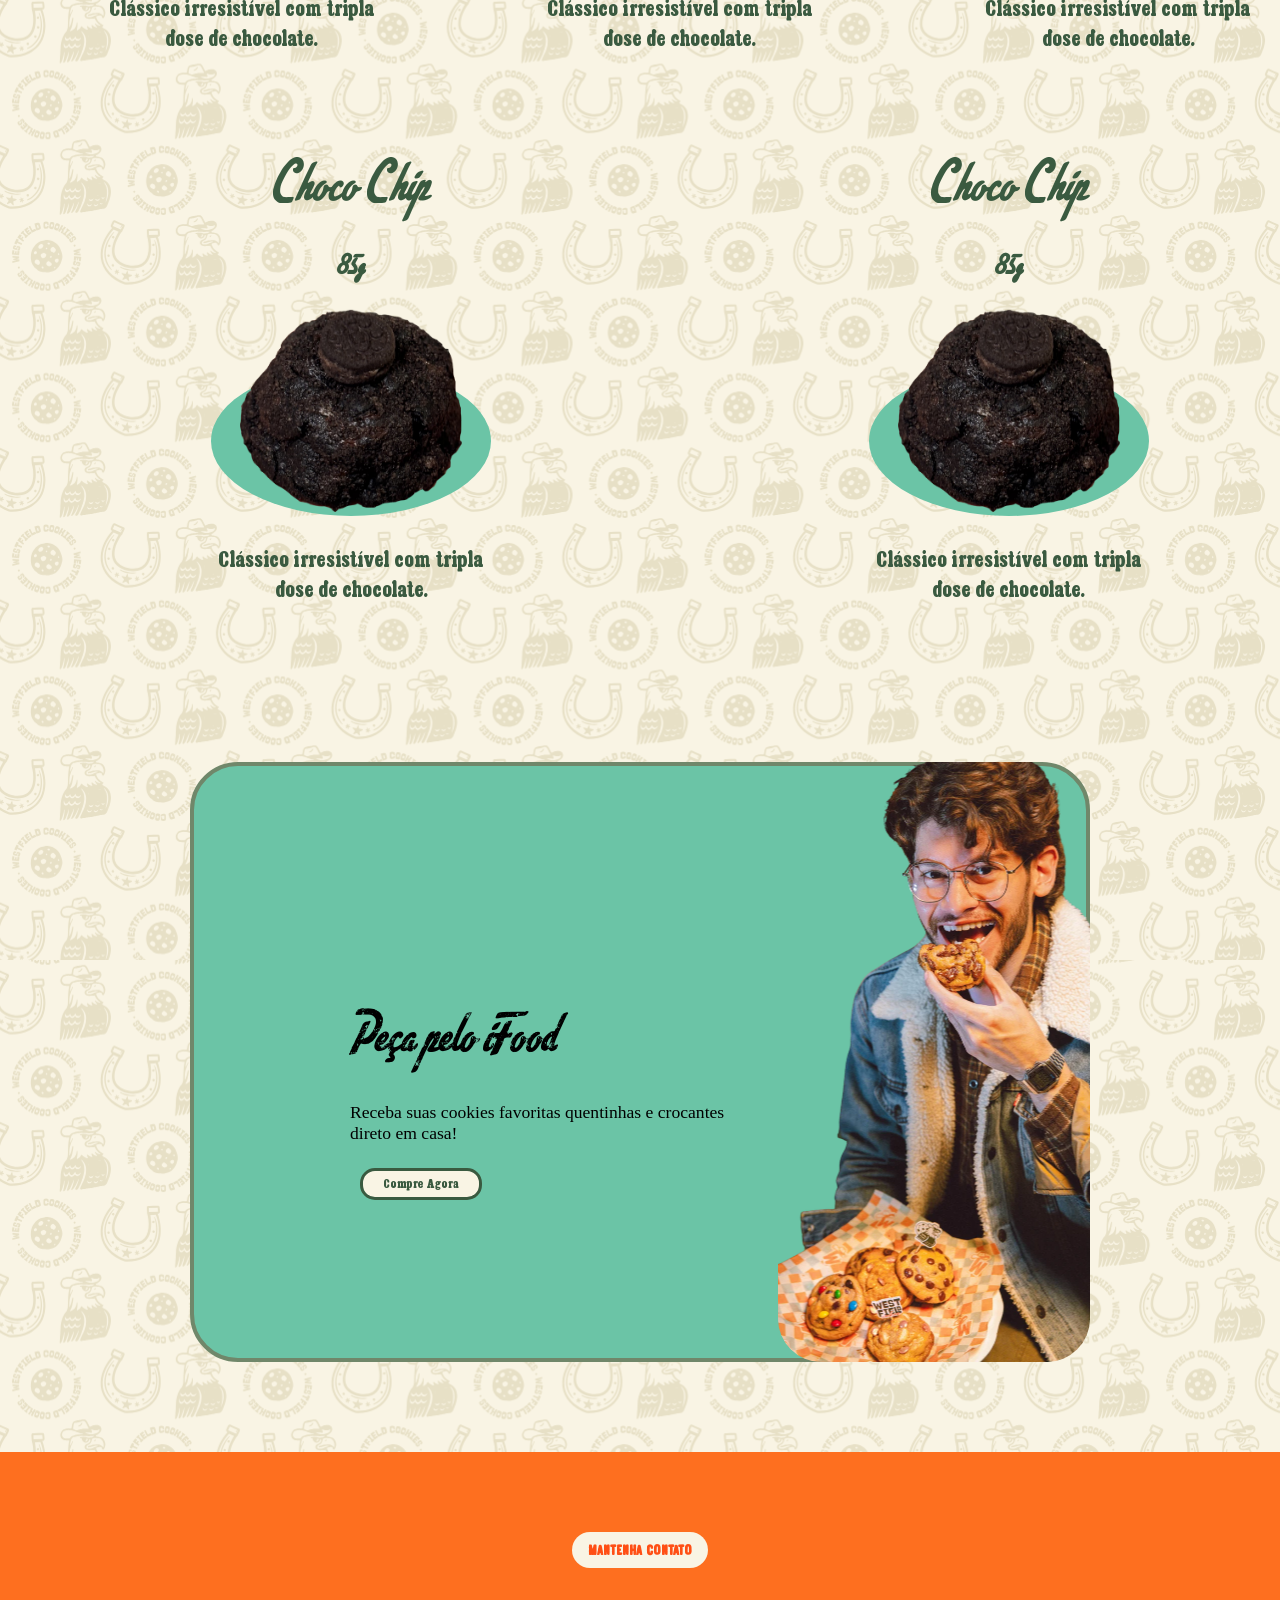
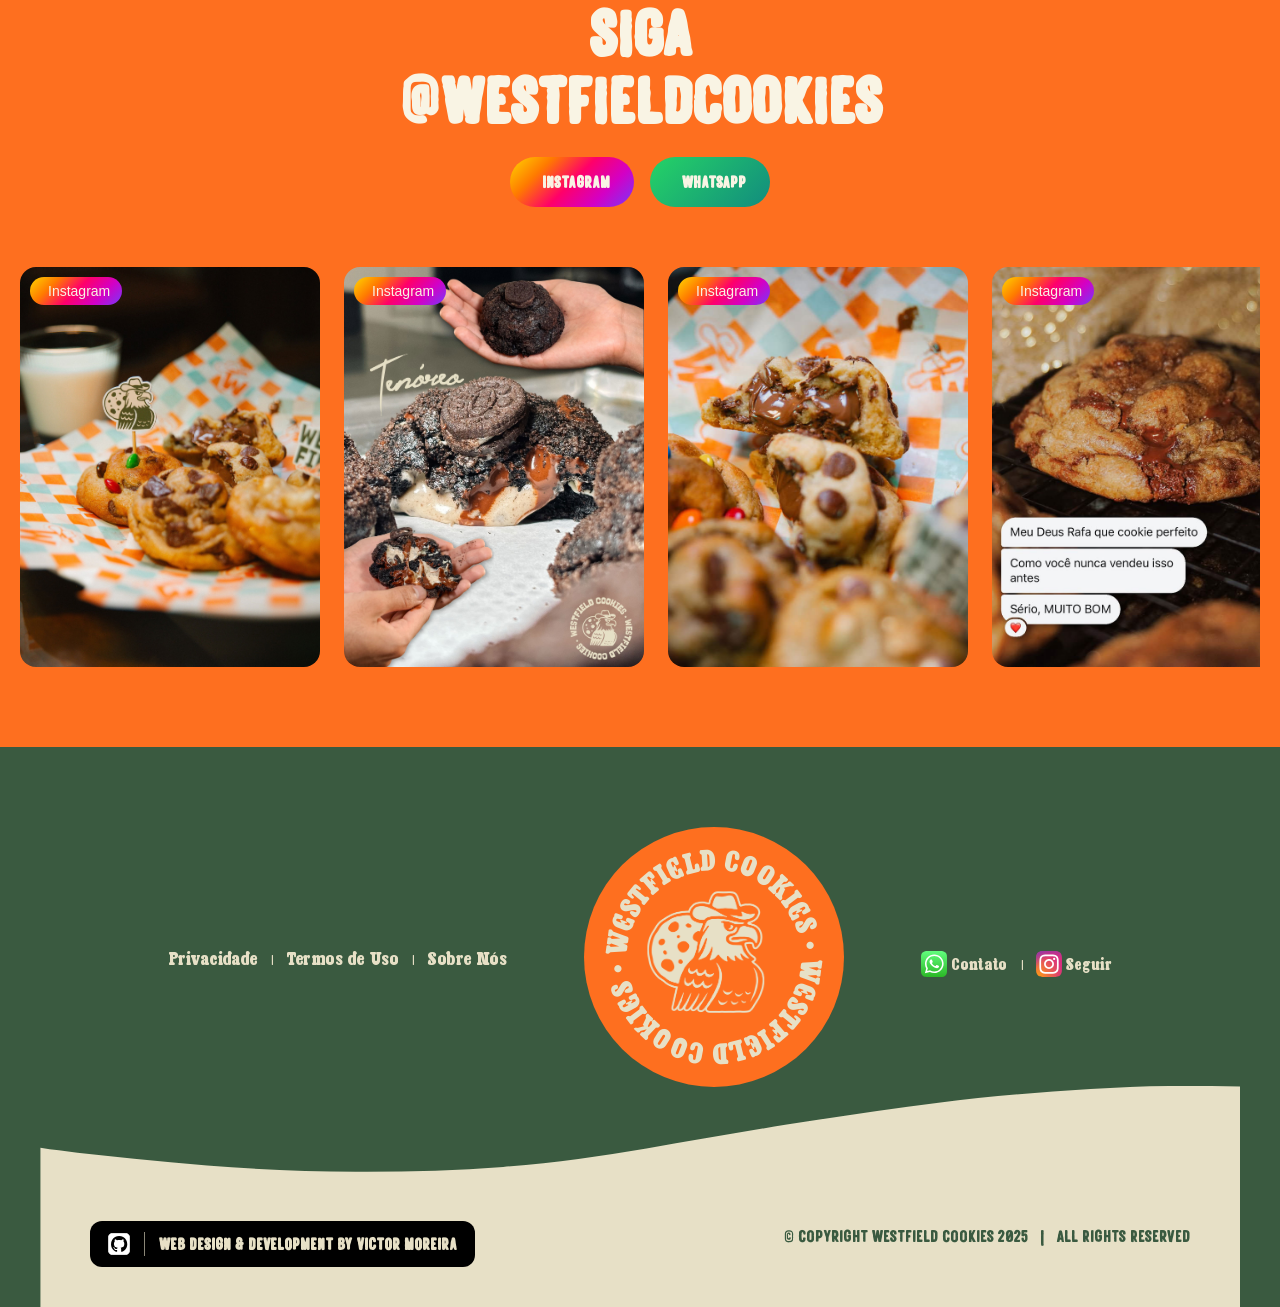
==== commit 326a539a: "Improve layout, animations, and responsiveness fix: corrected left rainbow decor bottom position fea" ====
--- a/index.html
+++ b/index.html
@@ -27,27 +27,34 @@
 
 <!-- Nav Section -->
 <nav class="nav-section">
-
-  <!-- LEFT: Social Buttons -->
-  <div class="social-buttons-nav">
-    <a href="https://www.instagram.com/westfieldcookies/" class="insta-btn-nav">
-      <i class="fab fa-instagram"></i> Instagram
-    </a>
-    <a href="https://westfieldcookies.carrd.co/?utm_source=ig&utm_medium=social&utm_content=link_in_bio" class="whats-btn-nav">
-      <i class="fab fa-whatsapp"></i> WhatsApp
-    </a>
-  </div>
-
-  <!-- CENTER: Logo -->
+  
   <div class="logo">
     <img src="./resources/img/logo-3.1.svg" alt="Westfield Cookies logo">
   </div>
 
-  <!-- RIGHT: Contact button -->
-  <div class="nav-button-list">
-    <a href="./about/index.html">
-      <button class="nav-button">Sobre Nós</button>
-    </a>
+  <div class="hamburger" id="hamburger-btn">
+    <div class="bar"></div>
+    <div class="bar"></div>
+    <div class="bar"></div>
+  </div>
+
+  <div class="nav-menu" id="nav-menu">
+    
+    <div class="social-buttons-nav">
+      <a href="https://www.instagram.com/westfieldcookies/" class="insta-btn-nav">
+        <i class="fab fa-instagram"></i> Instagram
+      </a>
+      <a href="https://westfieldcookies.carrd.co/" class="whats-btn-nav">
+        <i class="fab fa-whatsapp"></i> WhatsApp
+      </a>
+    </div>
+
+    <div class="nav-button-list">
+      <a href="./about/index.html">
+        <button class="nav-button">Sobre Nós</button>
+      </a>
+    </div>
+
   </div>
 
 </nav>
@@ -185,154 +192,322 @@
     </div>
 
     <!-- CATALOG -->
-    <section class="catalog-all-items">
-
-        <!-- CATALOG ITEM 1 -->
-        <div class="catalog-item" data-hover="./resources/img/pattern-2.svg">
-
-          <div class="sparkles">
-            <span class="star"></span>
-            <span class="star"></span>
-            <span class="star"></span>
-            <span class="star"></span>
-            <span class="star"></span>
+<section class="catalog-all-items">
+
+  <!-- CATALOG ITEM 1 -->
+  <div class="catalog-item" data-hover="./resources/img/pattern-2.svg">
+    
+    <div class="star star-1">
+      <div class="ray big-ray"></div>
+      <div class="ray big-ray vert"></div>
+      <div class="ray small-ray"></div>
+      <div class="ray small-ray b"></div>
+      <div class="center"></div>
+    </div>
+
+    <div class="star star-2">
+      <div class="ray big-ray"></div>
+      <div class="ray big-ray vert"></div>
+      <div class="ray small-ray"></div>
+      <div class="ray small-ray b"></div>
+      <div class="center"></div>
+    </div>
+
+    <div class="star star-3">
+      <div class="ray big-ray"></div>
+      <div class="ray big-ray vert"></div>
+      <div class="ray small-ray"></div>
+      <div class="ray small-ray b"></div>
+      <div class="center"></div>
+    </div>
+
+    <div class="star star-4">
+      <div class="ray big-ray"></div>
+      <div class="ray big-ray vert"></div>
+      <div class="ray small-ray"></div>
+      <div class="ray small-ray b"></div>
+      <div class="center"></div>
+    </div>
+
+    <div class="star star-5">
+      <div class="ray big-ray"></div>
+      <div class="ray big-ray vert"></div>
+      <div class="ray small-ray"></div>
+      <div class="ray small-ray b"></div>
+      <div class="center"></div>
+    </div>
+
+
+    <img class="cookie-img-swap" src="./resources/img/cookie-transparent.svg"
+         data-hover="./resources/img/cookie-transparent-open.svg" alt="cookie image"/>
+
+    <h3 class="item-title">Choco Chip</h3>
+    <p class="item-weight">85g</p>
+
+    <div class="cookie-wrapper">
+      <img class="catalog-img img-1" src="./resources/img/chocolate-chunk-1.svg">
+      <img class="catalog-img img-2" src="./resources/img/pink-chip-chocolate-1.svg">
+      <img class="catalog-img img-3" src="./resources/img/Macadamia.svg">
+    </div>
+
+    <p class="item-description">Clássico irresistível com tripla dose de chocolate.</p>
+  </div>
+
+  <!-- Repeat the sparkle star for every catalog-item (2–5) -->
+  <div class="catalog-item" data-hover="./resources/img/pattern-2.svg">
+
+    <div class="star star-1">
+      <div class="ray big-ray"></div>
+      <div class="ray big-ray vert"></div>
+      <div class="ray small-ray"></div>
+      <div class="ray small-ray b"></div>
+      <div class="center"></div>
+    </div>
+
+    <div class="star star-2">
+      <div class="ray big-ray"></div>
+      <div class="ray big-ray vert"></div>
+      <div class="ray small-ray"></div>
+      <div class="ray small-ray b"></div>
+      <div class="center"></div>
+    </div>
+
+    <div class="star star-3">
+      <div class="ray big-ray"></div>
+      <div class="ray big-ray vert"></div>
+      <div class="ray small-ray"></div>
+      <div class="ray small-ray b"></div>
+      <div class="center"></div>
+    </div>
+
+    <div class="star star-4">
+      <div class="ray big-ray"></div>
+      <div class="ray big-ray vert"></div>
+      <div class="ray small-ray"></div>
+      <div class="ray small-ray b"></div>
+      <div class="center"></div>
+    </div>
+
+    <div class="star star-5">
+      <div class="ray big-ray"></div>
+      <div class="ray big-ray vert"></div>
+      <div class="ray small-ray"></div>
+      <div class="ray small-ray b"></div>
+      <div class="center"></div>
+    </div>
+
+
+    <h3 class="item-title">Choco Chip</h3>
+    <p class="item-weight">85g</p>
+
+    <img class="cookie-img-swap" src="./resources/img/cookie-transparent.svg"
+         data-hover="./resources/img/cookie-transparent-open.svg">
+
+    <div class="cookie-wrapper">
+      <img class="catalog-img img-1" src="./resources/img/chocolate-chunk-1.svg">
+      <img class="catalog-img img-2" src="./resources/img/pink-chip-chocolate-1.svg">
+      <img class="catalog-img img-3" src="./resources/img/Macadamia.svg">
+    </div>
+
+    <p class="item-description">Clássico irresistível com tripla dose de chocolate.</p>
+  </div>
+
+
+  <!-- Catalog Item 3 -->
+  <div class="catalog-item" data-hover="./resources/img/pattern-2.svg">
+
+    <div class="star star-1">
+      <div class="ray big-ray"></div>
+      <div class="ray big-ray vert"></div>
+      <div class="ray small-ray"></div>
+      <div class="ray small-ray b"></div>
+      <div class="center"></div>
+    </div>
+
+    <div class="star star-2">
+      <div class="ray big-ray"></div>
+      <div class="ray big-ray vert"></div>
+      <div class="ray small-ray"></div>
+      <div class="ray small-ray b"></div>
+      <div class="center"></div>
+    </div>
+
+    <div class="star star-3">
+      <div class="ray big-ray"></div>
+      <div class="ray big-ray vert"></div>
+      <div class="ray small-ray"></div>
+      <div class="ray small-ray b"></div>
+      <div class="center"></div>
+    </div>
+
+    <div class="star star-4">
+      <div class="ray big-ray"></div>
+      <div class="ray big-ray vert"></div>
+      <div class="ray small-ray"></div>
+      <div class="ray small-ray b"></div>
+      <div class="center"></div>
+    </div>
+
+    <div class="star star-5">
+      <div class="ray big-ray"></div>
+      <div class="ray big-ray vert"></div>
+      <div class="ray small-ray"></div>
+      <div class="ray small-ray b"></div>
+      <div class="center"></div>
+    </div>
+
+    <h3 class="item-title">Choco Chip</h3>
+    <p class="item-weight">85g</p>
+
+    <img class="cookie-img-swap" src="./resources/img/cookie-transparent.svg"
+         data-hover="./resources/img/cookie-transparent-open.svg">
+
+    <div class="cookie-wrapper">
+      <img class="catalog-img img-1" src="./resources/img/chocolate-chunk-1.svg">
+      <img class="catalog-img img-2" src="./resources/img/pink-chip-chocolate-1.svg">
+      <img class="catalog-img img-3" src="./resources/img/Macadamia.svg">
+    </div>
+
+    <p class="item-description">Clássico irresistível com tripla dose de chocolate.</p>
+  </div>
+
+
+  <!-- Catalog Item 4 -->
+  <div class="catalog-item" data-hover="./resources/img/pattern-2.svg">
+
+    <div class="star star-1">
+      <div class="ray big-ray"></div>
+      <div class="ray big-ray vert"></div>
+      <div class="ray small-ray"></div>
+      <div class="ray small-ray b"></div>
+      <div class="center"></div>
+    </div>
+
+    <div class="star star-2">
+      <div class="ray big-ray"></div>
+      <div class="ray big-ray vert"></div>
+      <div class="ray small-ray"></div>
+      <div class="ray small-ray b"></div>
+      <div class="center"></div>
+    </div>
+
+    <div class="star star-3">
+      <div class="ray big-ray"></div>
+      <div class="ray big-ray vert"></div>
+      <div class="ray small-ray"></div>
+      <div class="ray small-ray b"></div>
+      <div class="center"></div>
+    </div>
+
+    <div class="star star-4">
+      <div class="ray big-ray"></div>
+      <div class="ray big-ray vert"></div>
+      <div class="ray small-ray"></div>
+      <div class="ray small-ray b"></div>
+      <div class="center"></div>
+    </div>
+
+    <div class="star star-5">
+      <div class="ray big-ray"></div>
+      <div class="ray big-ray vert"></div>
+      <div class="ray small-ray"></div>
+      <div class="ray small-ray b"></div>
+      <div class="center"></div>
+    </div>
+
+    <h3 class="item-title">Choco Chip</h3>
+    <p class="item-weight">85g</p>
+
+    <img class="cookie-img-swap" src="./resources/img/cookie-transparent.svg"
+         data-hover="./resources/img/cookie-transparent-open.svg">
+
+    <div class="cookie-wrapper">
+      <img class="catalog-img img-1" src="./resources/img/chocolate-chunk-1.svg">
+      <img class="catalog-img img-2" src="./resources/img/pink-chip-chocolate-1.svg">
+      <img class="catalog-img img-3" src="./resources/img/Macadamia.svg">
+    </div>
+
+    <p class="item-description">Clássico irresistível com tripla dose de chocolate.</p>
+  </div>
+
+
+  <!-- Catalog Item 5 -->
+  <div class="catalog-item" data-hover="./resources/img/pattern-2.svg">
+
+    <div class="star star-1">
+      <div class="ray big-ray"></div>
+      <div class="ray big-ray vert"></div>
+      <div class="ray small-ray"></div>
+      <div class="ray small-ray b"></div>
+      <div class="center"></div>
+    </div>
+
+    <div class="star star-2">
+      <div class="ray big-ray"></div>
+      <div class="ray big-ray vert"></div>
+      <div class="ray small-ray"></div>
+      <div class="ray small-ray b"></div>
+      <div class="center"></div>
+    </div>
+
+    <div class="star star-3">
+      <div class="ray big-ray"></div>
+      <div class="ray big-ray vert"></div>
+      <div class="ray small-ray"></div>
+      <div class="ray small-ray b"></div>
+      <div class="center"></div>
+    </div>
+
+    <div class="star star-4">
+      <div class="ray big-ray"></div>
+      <div class="ray big-ray vert"></div>
+      <div class="ray small-ray"></div>
+      <div class="ray small-ray b"></div>
+      <div class="center"></div>
+    </div>
+
+    <div class="star star-5">
+      <div class="ray big-ray"></div>
+      <div class="ray big-ray vert"></div>
+      <div class="ray small-ray"></div>
+      <div class="ray small-ray b"></div>
+      <div class="center"></div>
+    </div>
+
+    <h3 class="item-title">Choco Chip</h3>
+    <p class="item-weight">85g</p>
+
+    <img class="cookie-img-swap" src="./resources/img/cookie-transparent.svg"
+         data-hover="./resources/img/cookie-transparent-open.svg">
+
+    <div class="cookie-wrapper">
+      <img class="catalog-img img-1" src="./resources/img/chocolate-chunk-1.svg">
+      <img class="catalog-img img-2" src="./resources/img/pink-chip-chocolate-1.svg">
+      <img class="catalog-img img-3" src="./resources/img/Macadamia.svg">
+    </div>
+
+    <p class="item-description">Clássico irresistível com tripla dose de chocolate.</p>
+  </div>
+
+</section>
+
+  <!---------------------------- IFOOD SECTION ---------------------------->
+  <section class="ifood-section">
+    <img class="eagle-img" src="./resources/img/adesivo-4.1.svg" alt="ilustracão de águia com chapéu de cowboy">
+    
+        <div class="ifood-content">
+          <div class="ifood-text">
+            <h2>Peça pelo iFood</h2>
+            <p>Receba suas cookies favoritas quentinhas e crocantes direto em casa!</p>
+            <button class="button-1">Compre Agora</button>
           </div>
-
-          <img class="cookie-img" src="./resources/img/cookie-gif-5-4s.gif" alt="Oreo Cookie">
-
-          <h3 class="item-title">Choco Chip</h3>
-          <p class="item-weight">85g</p> 
-
-          <div class="cookie-wrapper">
-            <img class="catalog-img img-1" src="./resources/img/chocolate-chunk-1.svg" alt="Chocolate piece">
-            <img class="catalog-img img-2" src="./resources/img/pink-chip-chocolate-1.svg" alt="Chocolate piece">
-            <img class="catalog-img img-3" src="./resources/img/Macadamia.svg" alt="Chocolate piece">
-          </div>
-        
-          <p class="item-description">Clássico irresistível com tripla dose de chocolate.</p>
+          <div class="ifood-image">
+            <img src="./resources/img/comendo-cookie.webp" alt="iFood Delivery Banner">
+          </div> 
         </div>
-
-        <!-- CATALOG ITEM 2 -->
-        <div class="catalog-item" data-hover="./resources/img/pattern-2.svg">
-
-          <div class="sparkles">
-            <span class="star"></span>
-            <span class="star"></span>
-            <span class="star"></span>
-            <span class="star"></span>
-            <span class="star"></span>
-          </div>
-
-          <h3 class="item-title">Choco Chip</h3>
-          <p class="item-weight">85g</p> 
-
-          <img class="cookie-img-swap" src="./resources/img/cookie-transparent.svg" data-hover="./resources/img/cookie-transparent-open.svg" alt="cookie image"/>
-
-          <div class="cookie-wrapper">
-            <img class="catalog-img img-1" src="./resources/img/chocolate-chunk-1.svg" alt="Chocolate piece">
-            <img class="catalog-img img-2" src="./resources/img/pink-chip-chocolate-1.svg" alt="Chocolate piece">
-            <img class="catalog-img img-3" src="./resources/img/Macadamia.svg" alt="Chocolate piece">
-          </div>
-        
-          <p class="item-description">Clássico irresistível com tripla dose de chocolate.</p>
-        
-        </div>
-
-        <!-- CATALOG ITEM 3 -->
-        <div class="catalog-item" data-hover="./resources/img/pattern-2.svg">
-
-          <div class="sparkles">
-            <span class="star"></span>
-            <span class="star"></span>
-            <span class="star"></span>
-            <span class="star"></span>
-            <span class="star"></span>
-          </div>
-
-          <h3 class="item-title">Choco Chip</h3>
-          <p class="item-weight">85g</p> 
-
-          <img class="cookie-img-swap" src="./resources/img/cookie-transparent.svg" data-hover="./resources/img/cookie-transparent-open.svg" alt="cookie image"/>
-
-          <div class="cookie-wrapper">
-            <img class="catalog-img img-1" src="./resources/img/chocolate-chunk-1.svg" alt="Chocolate piece">
-            <img class="catalog-img img-2" src="./resources/img/pink-chip-chocolate-1.svg" alt="Chocolate piece">
-            <img class="catalog-img img-3" src="./resources/img/Macadamia.svg" alt="Chocolate piece">
-          </div>
-        
-          <p class="item-description">Clássico irresistível com tripla dose de chocolate.</p>
-        
-        </div>
-
-        <!-- CATALOG ITEM 4 -->
-        <div class="catalog-item" data-hover="./resources/img/pattern-2.svg">
-
-          <div class="sparkles">
-            <span class="star"></span>
-            <span class="star"></span>
-            <span class="star"></span>
-            <span class="star"></span>
-            <span class="star"></span>
-          </div>
-
-          <h3 class="item-title">Choco Chip</h3>
-          <p class="item-weight">85g</p> 
-
-          <img class="cookie-img-swap" src="./resources/img/cookie-transparent.svg" data-hover="./resources/img/cookie-transparent-open.svg" alt="cookie image"/>
-
-          <div class="cookie-wrapper">
-            <img class="catalog-img img-1" src="./resources/img/chocolate-chunk-1.svg" alt="Chocolate piece">
-            <img class="catalog-img img-2" src="./resources/img/pink-chip-chocolate-1.svg" alt="Chocolate piece">
-            <img class="catalog-img img-3" src="./resources/img/Macadamia.svg" alt="Chocolate piece">
-          </div>
-        
-          <p class="item-description">Clássico irresistível com tripla dose de chocolate.</p>
-        
-        </div>
-
-        <!-- CATALOG ITEM 5 -->
-        <div class="catalog-item" data-hover="./resources/img/pattern-2.svg">
-
-          <div class="sparkles">
-            <span class="star"></span>
-            <span class="star"></span>
-            <span class="star"></span>
-            <span class="star"></span>
-            <span class="star"></span>
-          </div>
-
-          <h3 class="item-title">Choco Chip</h3>
-          <p class="item-weight">85g</p> 
-
-          <img class="cookie-img-swap" src="./resources/img/cookie-transparent.svg" data-hover="./resources/img/cookie-transparent-open.svg" alt="cookie image"/>
-
-          <div class="cookie-wrapper">
-            <img class="catalog-img img-1" src="./resources/img/chocolate-chunk-1.svg" alt="Chocolate piece">
-            <img class="catalog-img img-2" src="./resources/img/pink-chip-chocolate-1.svg" alt="Chocolate piece">
-            <img class="catalog-img img-3" src="./resources/img/Macadamia.svg" alt="Chocolate piece">
-          </div>
-        
-          <p class="item-description">Clássico irresistível com tripla dose de chocolate.</p>
-        
-        </div>
-    </section>
-
-    <!---------------------------- IFOOD SECTION ---------------------------->
-    <section class="ifood-section">
-        <div class="ifood-content">
-            <div class="ifood-text">
-                <img class="aguia-adesivo" src="./resources/img/adesivo-4.svg" alt="ilustracão de águia com chapéu de cowboy">
-                <h2>Peça pelo iFood</h2>
-                <p>Receba suas cookies favoritas quentinhas e crocantes direto em casa!</p>
-                <button class="button-1">Compre Agora</button>
-            </div>
-
-            <div class="ifood-image">
-                <img src="./resources/img/comendo-cookie.webp" alt="iFood Delivery Banner">
-            </div> 
-        </div>
-    </section>
-    
+  </section>
+
+<!---------------------------- INSTAGRAM SECTION ---------------------------->
 <section class="insta-section">
   <div class="insta-header">
     <span class="insta-tag">Mantenha contato</span>
--- a/resources/css/style.css
+++ b/resources/css/style.css
@@ -7,10 +7,30 @@
     font-display: swap;
 }
 
+@font-face {    
+    font-family: "Neue-Kabel-Medium";
+    src: url(../fonts/01_WESTROON/Neue-Kabel-Medium.woff2) format("woff2"),
+         url(../fonts/01_WESTROON/Neue-Kabel-Medium.otf) format("opentype");
+    font-weight: normal;
+    font-style: normal;
+    font-display: swap;
+}
+
+
+
 @font-face {
-    font-family: "neato-serif-regular";
-    src: url(../fonts/04_NEATO-SERIF/neato-serif-regular.woff2) format("woff2"),
-         url(../fonts/04_NEATO-SERIF/neato-serif-regular.otf) format("opentype");
+    font-family: "Neue-Kabel-Extrabold";
+    src: url(../fonts/04_NEATO-SERIF/Neue-Kabel-Extrabold.woff2) format("woff2"),
+         url(../fonts/04_NEATO-SERIF/Neue-Kabel-Extrabold.otf) format("opentype");
+    font-weight: normal;
+    font-style: normal;
+    font-display: swap;
+}
+
+@font-face {
+    font-family: "Fendesert-Sans-Regular";
+    src: url(../fonts/03_FENDESERT/Fendesert-Sans-Regular.woff2) format("woff2"),
+         url(../fonts/03_FENDESERT/Fendesert-Sans-Regular.otf) format("opentype");
     font-weight: normal;
     font-style: normal;
     font-display: swap;
@@ -26,6 +46,42 @@
 }
 
 @font-face {
+    font-family: "Fendesert-Sans-Stamp";
+    src: url(../fonts/03_FENDESERT/Fendesert-Sans-Stamp.woff2) format("woff2"),
+         url(../fonts/03_FENDESERT/Fendesert-Sans-Stamp.otf) format("opentype");
+    font-weight: normal;
+    font-style: normal;
+    font-display: swap;
+}
+
+@font-face {
+    font-family: "Fendesert-Script-Regular";
+    src: url(../fonts/03_FENDESERT/Fendesert-Script-Regular.woff2) format("woff2"),
+         url(../fonts/03_FENDESERT/Fendesert-Script-Regular.otf) format("opentype");
+    font-weight: normal;
+    font-style: normal;
+    font-display: swap;
+}
+
+@font-face {
+    font-family: "Fendesert-Script-Rough";
+    src: url(../fonts/03_FENDESERT/Fendesert-Script-Rough.woff2) format("woff2"),
+         url(../fonts/03_FENDESERT/Fendesert-Script-Rough.otf) format("opentype");
+    font-weight: normal;
+    font-style: normal;
+    font-display: swap;
+}
+
+@font-face {
+    font-family: "Fendesert-Script-Rough";
+    src: url(../fonts/03_FENDESERT/Fendesert-Script-Rough.woff2) format("woff2"),
+         url(../fonts/03_FENDESERT/Fendesert-Script-Rough.otf) format("opentype");
+    font-weight: normal;
+    font-style: normal;
+    font-display: swap;
+}
+
+@font-face {
     font-family: "Fendesert-Script-Stamp";
     src: url(../fonts/03_FENDESERT/Fendesert-Script-Stamp.woff2) format("woff2"),
          url(../fonts/03_FENDESERT/Fendesert-Script-Stamp.otf) format("opentype");
@@ -33,6 +89,25 @@
     font-style: normal;
     font-display: swap;
 }
+
+@font-face {
+    font-family: "neato-serif-regular";
+    src: url(../fonts/5_AXR-OUTRUNNER/neato-serif-regular.woff2) format("woff2"),
+         url(../fonts/5_AXR-OUTRUNNER/neato-serif-regular.otf) format("opentype");
+    font-weight: normal;
+    font-style: normal;
+    font-display: swap;
+}
+
+@font-face {
+    font-family: "AXR-Outrunner";
+    src: url(../fonts/5_AXR-OUTRUNNER/AXR-Outrunner.woff2) format("woff2"),
+         url(../fonts/5_AXR-OUTRUNNER/AXR-Outrunner.otf) format("opentype");
+    font-weight: normal;
+    font-style: normal;
+    font-display: swap;
+}
+
 
 body {
     font-family: "Westroon";
@@ -412,10 +487,16 @@
     align-items: center;
 }
 
-/* --------------- Flavors Items --------------- */
+
+/* ------------------------------- */
+/* CATALOG TITLE */
+/* ------------------------------- */
 .flavors {
     display: grid;
-    margin: 20px;
+    margin: 60px auto 30px;
+    margin-bottom: 10px;
+    max-width: 1200px;
+    gap: 10px;
 }
 
 .flavors h2 {
@@ -425,7 +506,7 @@
     font-size: 4rem;
     color: #3a5a40;
     text-align: center;
-    margin-bottom: 10px;
+    margin-bottom: 6px;
 }
 
 .flavors h3 {
@@ -439,34 +520,6 @@
 }
 
 /* ------------------------------- */
-/* CATALOG TITLE */
-/* ------------------------------- */
-.flavors {
-    display: grid;
-    margin: 20px;
-}
-
-.flavors h2 {
-    font-family: "Westroon";
-    font-weight: normal; /* Override browser default bold styling (User Agent Stylesheet). */
-    font-style: normal; /* Override browser default bold styling (User Agent Stylesheet). */
-    font-size: 4rem;
-    color: #3a5a40;
-    text-align: center;
-    margin-bottom: 10px;
-}
-
-.flavors h3 {
-    font-family: "Fendesert-Sans-Rough";
-    font-weight: normal; /* Override browser default bold styling (User Agent Stylesheet). */
-    font-style: normal; /* Override browser default bold styling (User Agent Stylesheet). */
-    font-size: 1.5rem;
-    color: #3a5a40;
-    text-align: center;
-    margin-top: 0px;
-}
-
-/* ------------------------------- */
 /* CATALOG */
 /* ------------------------------- */
 .catalog-all-items {
@@ -474,18 +527,13 @@
     justify-content: space-around;
     align-items: flex-start;
     flex-wrap: wrap;
-    gap: 25px;
-    padding: 40px 20px;
+    gap: 35px;
+    padding: 25px 40px 60px;
     height: auto;
     width: 100%;
-    /*
-    background-image: url("../img/pattern-5.5-sem-fundo-4000px-4000px.svg");
-    background-size: cover;
-    background-repeat: no-repeat;
-    */
-}
-
-
+    max-width: 1400px;
+    margin: 0 auto;
+}
 
 /* ------------------------------- */
 /* CATALOG ITEMS */
@@ -495,7 +543,6 @@
     width: 320px;
     height: 500px;
     border-radius: 25px;
-    /*background-color: #70876a;*/
     background-size: cover;
     background-repeat: no-repeat;
     display: flex;
@@ -505,9 +552,6 @@
     padding: 20px 15px;
     text-align: center;
     overflow: hidden;
-    /*border: 4px solid #3a5a40;*/
-    /*box-shadow: 0 0 0 4px #6bc4a6;*/
-    margin-top: 20px;
     cursor: pointer;
     z-index: 1;
     transition: transform 0.3s ease;
@@ -549,12 +593,12 @@
 .item-title {
     position: absolute;
     top: -30px;
-    font-family: "Fendesert-Script-Stamp";
+    font-family: "Fendesert-script-regular";
     font-weight: normal; /* Override browser default bold styling (User Agent Stylesheet). */
     font-style: normal; /* Override browser default bold styling (User Agent Stylesheet). */
-    font-size: 5rem;
+    font-size: 4rem;
     color: #3A5A40;
-    z-index: 10;
+    z-index: 20;
 }
 
 /* Weight (Below Title) */
@@ -563,7 +607,7 @@
     top: 120px; /* Adjust based on your item-title height */
     left: 50%;
     transform: translateX(-50%);
-    font-family: "Fendesert-Script-Stamp";
+    font-family: "Fendesert-script-regular";
     font-size: 1.7rem;
     color: #3A5A40;
     font-weight: 600;
@@ -630,103 +674,202 @@
   animation-delay: 2s;
 }
 
-/* ------------------------------- */
-/* GOLD STAR SPARKLE SYSTEM v3 */
-/* ------------------------------- */
-
-.sparkles {
+
+/* ---------------------------------------------------------- */
+/* GOLD STAR SPARKLE SYSTEM v8 — WITH PER-ITEM STAR POSITIONS */
+/* ---------------------------------------------------------- */
+
+/* STAR BASE POSITIONING */
+.catalog-item { position: relative; }
+
+.catalog-item .star {
   position: absolute;
-  inset: 0;
+  transform: translate(-50%,-50%);
+  z-index: 20;
+  width: var(--size);
+  height: var(--size);
   pointer-events: none;
-  z-index: 20;
-  overflow: hidden;
-}
-
-/* BASE STAR */
-.star {
+  opacity: 0;
+}
+
+/* ⭐ NEW: Apply custom coordinates */
+.catalog-item .star-1 { top: var(--s1-top); left: var(--s1-left); }
+.catalog-item .star-2 { top: var(--s2-top); left: var(--s2-left); }
+.catalog-item .star-3 { top: var(--s3-top); left: var(--s3-left); }
+.catalog-item .star-4 { top: var(--s4-top); left: var(--s4-left); }
+.catalog-item .star-5 { top: var(--s5-top); left: var(--s5-left); }
+
+/* ---------------------------------- */
+/* STAR VISUALS (same as before)      */
+/* ---------------------------------- */
+:root {
+  --size: 160px;
+  --big-ray-thickness: 0.9px;
+  --big-ray-length: 15%;
+  --small-ray-thickness: 0.9px;
+  --small-ray-length: 10%;
+  --gold: 255, 215, 95;
+}
+
+.star { position: relative; }
+
+.ray {
   position: absolute;
-  aspect-ratio: 1;
-
-  background: radial-gradient(circle, #fff6c8 20%, #f5c26b 45%, #d89b2d 70%);
-  clip-path: polygon(
-    50% 0%,
-    61% 38%,
-    100% 50%,
-    61% 62%,
-    50% 100%,
-    39% 62%,
-    0% 50%,
-    39% 38%
+  left: 50%; top: 50%;
+  transform-origin: center;
+  pointer-events: none;
+}
+
+.big-ray {
+  width: var(--big-ray-length);
+  height: var(--big-ray-thickness);
+  transform: translate(-50%, -50%);
+  border-radius: 100px;
+  background: linear-gradient(
+    to right,
+    transparent 0%,
+    rgba(var(--gold),0.05) 15%,
+    rgb(255, 230, 154) 50%,
+    rgba(var(--gold),0.05) 85%,
+    transparent 100%
   );
-
-  opacity: 0;
-  filter: drop-shadow(0 0 6px rgba(255, 200, 80, 0.9));
-
-  animation:
-    sparkleFade 3.5s infinite ease-in-out,
-    floatDrift 6s infinite ease-in-out;
-}
-
-
-/* RANDOMIZED STAR SIZES */
-
-.star:nth-child(1) { width: 10px; }
-.star:nth-child(2) { width: 14px; }
-.star:nth-child(3) { width: 8px; }
-.star:nth-child(4) { width: 12px; }
-.star:nth-child(5) { width: 16px; }
-
-
-/* RANDOM POSITIONS + TIMINGS */
-
-.star:nth-child(1) { top: 60%; left: 15%; animation-delay: 0s, 0s; }
-.star:nth-child(2) { top: 70%; left: 80%; animation-delay: 1s, 0.3s; }
-.star:nth-child(3) { top: 45%; left: 55%; animation-delay: 2s, 0.6s; }
-.star:nth-child(4) { top: 65%; left: 30%; animation-delay: 2.7s, 0.9s; }
-.star:nth-child(5) { top: 25%; left: 55%; animation-delay: 3.5s, 1.2s; }
-
-
-/* RARE BIG SHINE BURST */
-
-.star:nth-child(5) {
-  animation:
-    sparkleFade 3.5s infinite ease-in-out,
-    floatDrift 6s infinite ease-in-out,
-    shineBurst 12s infinite ease-in-out;
-}
-
-
-/* ANIMATIONS */
-
-/* Twinkle + scale + rotation */
+  filter: blur(1px);
+}
+.big-ray.vert { transform: translate(-50%, -50%) rotate(90deg); }
+
+.small-ray {
+  width: var(--small-ray-length);
+  height: var(--small-ray-thickness);
+  transform: translate(-50%, -50%) rotate(45deg);
+  border-radius: 50px;
+  background: linear-gradient(
+    to right,
+    transparent 0%,
+    rgba(var(--gold),0.05) 5%,
+    rgba(255, 230, 154,1) 50%,
+    rgba(var(--gold),0.05) 95%,
+    transparent 100%
+  );
+  filter: blur(0.6px);
+}
+.small-ray.b { transform: translate(-50%, -50%) rotate(-45deg); }
+
+.center {
+  position: absolute;
+  left: 50%; top: 50%;
+  transform: translate(-50%,-50%);
+  border-radius: 50%;
+  width: 0px; height: 0px;
+  background: radial-gradient(
+    circle,
+    rgba(255,230,120,1) 0%,
+    rgba(255,215,95,0.9) 25%,
+    rgba(255,215,95,0.65) 55%,
+    rgba(255,215,95,0.25) 75%,
+    transparent 100%
+  );
+  filter: blur(4px);
+  box-shadow:
+    0 0 12px rgba(255,215,95,1),
+    0 0 28px rgba(255,215,95,0.6),
+    0 0 55px rgba(255,215,95,0.2);
+}
+
+/* ---------------------------------- */
+/* SPARKLE ANIMATION                  */
+/* ---------------------------------- */
 @keyframes sparkleFade {
-  0%   { opacity: 0; transform: scale(0.2) rotate(0deg); }
-  35%  { opacity: 1; transform: scale(1) rotate(90deg); }
-  70%  { opacity: 0.6; transform: scale(0.6) rotate(180deg); }
-  100% { opacity: 0; transform: scale(0.2) rotate(360deg); }
-}
-
-/* Smooth drifting movement */
-@keyframes floatDrift {
-  0%   { translate: 0 0; }
-  50%  { translate: 14px -18px; }
-  100% { translate: 0 0; }
-}
-
-/* Rare big magical burst */
-@keyframes shineBurst {
-  0%   { transform: scale(1); filter: drop-shadow(0 0 6px rgba(255,200,80,0.9)); }
-  50%  { transform: scale(2); filter: drop-shadow(0 0 18px rgba(255,220,120,1)); }
-  100% { transform: scale(1); filter: drop-shadow(0 0 6px rgba(255,200,80,0.9)); }
-}
-
-@media (max-width: 768px) {
-  .star {
-    animation:
-      sparkleFade 5s infinite ease-in-out; /* no drift on mobile */
-    filter: drop-shadow(0 0 4px rgba(255, 200, 80, 0.7));
-  }
-}
+  0%,100% { opacity: 0; transform: scale(1); }
+  50%     { opacity: 1; transform: scale(1.28); }
+}
+
+.catalog-item .star {
+  animation: sparkleFade var(--dur, 3s) ease-in-out infinite;
+  animation-delay: var(--delay, 0s);
+}
+
+/* ---------------------------------- */
+/* RANDOMIZED TIMINGS (your previous) */
+/* ---------------------------------- */
+
+/* ITEM 1 — custom positions + random timing */
+.catalog-item:nth-child(1) {
+  --s1-top: 10%; --s1-left: 59%;
+  --s2-top: 55%; --s2-left: 45%;
+  --s3-top: 45%; --s3-left: 55%;
+  --s4-top: 26%; --s4-left: 30%;
+  --s5-top: 42%; --s5-left: -5%;
+}
+.catalog-item:nth-child(1) .star-1 { --dur: 2.10s; --delay: 0.23s; }
+.catalog-item:nth-child(1) .star-2 { --dur: 3.75s; --delay: 1.12s; }
+.catalog-item:nth-child(1) .star-3 { --dur: 2.92s; --delay: 0.68s; }
+.catalog-item:nth-child(1) .star-4 { --dur: 4.40s; --delay: 2.33s; }
+.catalog-item:nth-child(1) .star-5 { --dur: 3.05s; --delay: 1.05s; }
+
+/* ITEM 2 — example custom layout (you can change later) */
+.catalog-item:nth-child(2) {
+  --s1-top: 18%; --s1-left: 70%;
+  --s2-top: 48%; --s2-left: 85%;
+  --s3-top: 60%; --s3-left: 20%;
+  --s4-top: 32%; --s4-left: 40%;
+  --s5-top: 12%; --s5-left: 8%;
+}
+.catalog-item:nth-child(2) .star-1 { --dur: 2.67s; --delay: 0.85s; }
+.catalog-item:nth-child(2) .star-2 { --dur: 4.10s; --delay: 2.90s; }
+.catalog-item:nth-child(2) .star-3 { --dur: 3.00s; --delay: 0.10s; }
+.catalog-item:nth-child(2) .star-4 { --dur: 5.15s; --delay: 1.45s; }
+.catalog-item:nth-child(2) .star-5 { --dur: 3.40s; --delay: 3.20s; }
+
+/* ITEM 3 — positions for item 3 */
+.catalog-item:nth-child(3) {
+  --s1-top: 15%; --s1-left: 60%;
+  --s2-top: 55%; --s2-left: 75%;
+  --s3-top: 35%; --s3-left: 25%;
+  --s4-top: 25%; --s4-left: 42%;
+  --s5-top: 45%; --s5-left: 10%;
+}
+.catalog-item:nth-child(3) .star-1 { --dur: 1.95s; --delay: 0.50s; }
+.catalog-item:nth-child(3) .star-2 { --dur: 3.60s; --delay: 1.90s; }
+.catalog-item:nth-child(3) .star-3 { --dur: 2.30s; --delay: 0.02s; }
+.catalog-item:nth-child(3) .star-4 { --dur: 4.80s; --delay: 2.00s; }
+.catalog-item:nth-child(3) .star-5 { --dur: 3.25s; --delay: 1.60s; }
+
+/* ITEM 4 */
+.catalog-item:nth-child(4) {
+  --s1-top: 20%; --s1-left: 50%;
+  --s2-top: 33%; --s2-left: 78%;
+  --s3-top: 60%; --s3-left: 48%;
+  --s4-top: 38%; --s4-left: 20%;
+  --s5-top: 10%; --s5-left: 6%;
+}
+.catalog-item:nth-child(4) .star-1 { --dur: 2.40s; --delay: 0.30s; }
+.catalog-item:nth-child(4) .star-2 { --dur: 4.90s; --delay: 2.50s; }
+.catalog-item:nth-child(4) .star-3 { --dur: 3.10s; --delay: 0.90s; }
+.catalog-item:nth-child(4) .star-4 { --dur: 5.40s; --delay: 3.05s; }
+.catalog-item:nth-child(4) .star-5 { --dur: 3.70s; --delay: 1.20s; }
+
+/* ITEM 5 */
+.catalog-item:nth-child(5) {
+  --s1-top: 12%; --s1-left: 72%;
+  --s2-top: 40%; --s2-left: 90%;
+  --s3-top: 55%; --s3-left: 40%;
+  --s4-top: 20%; --s4-left: 25%;
+  --s5-top: 48%; --s5-left: 0%;
+}
+.catalog-item:nth-child(5) .star-1 { --dur: 2.05s; --delay: 0.95s; }
+.catalog-item:nth-child(5) .star-2 { --dur: 3.85s; --delay: 1.30s; }
+.catalog-item:nth-child(5) .star-3 { --dur: 2.75s; --delay: 0.15s; }
+.catalog-item:nth-child(5) .star-4 { --dur: 4.60s; --delay: 2.70s; }
+.catalog-item:nth-child(5) .star-5 { --dur: 3.00s; --delay: 1.80s; }
+
+/* Accessibility */
+@media (prefers-reduced-motion: reduce) {
+  .catalog-item .star {
+    animation: none !important;
+    opacity: 1 !important;
+  }
+}
+
 
 
 /* ------------------------------- */
@@ -737,11 +880,12 @@
 }
 
 .cookie-wrapper {
-  position: absolute;
+  position: relative;
   top: 50%;
   left: 50%;
   transform: translate(-50%, -50%);
   pointer-events: none;
+  z-index: 10;
 }
 
 .catalog-img {
@@ -785,23 +929,31 @@
   width: 70px;
 }
 
+.catalog-img.img-1,
+.catalog-img.img-2,
+.catalog-img.img-3 {
+  position: relative;
+  z-index: 10;
+}
+
 /* HOVER POSITIONS */
 
 .catalog-item:hover .img-1 {
-  --tx: -180%;
-  --ty: -40%;
+  --tx: -60%;
+  --ty: -0%;
   --scale: 1;
 }
 
 .catalog-item:hover .img-2 {
-  --tx: 120%;
-  --ty: -120%;
+  --tx: 105%;
+  --ty: -100%;
   --scale: 1;
 }
 
 .catalog-item:hover .img-3 {
-  --tx: 180%;
-  --ty: 190%;
+  --tx: 60%;
+  --ty: 200%;
+  --scale: 1;
 }
 
 .catalog-item:hover .catalog-img {
@@ -839,6 +991,7 @@
 /* ------------------------------- */
 /* IFOOD SECTION */
 /* ------------------------------- */
+
 .ifood-section {
     width: 900px;
     height: 600px;
@@ -846,39 +999,109 @@
     position: relative;
     margin: 90px auto;
     display: block;
+    
+    /* REMOVED: background, border, and border-radius from here */
+    /* REMOVED: overflow: hidden; (This allows the sticker to be seen when it pops out the top) */
+    
+    /* Establishes the stacking context for children */
+    z-index: 10; 
+}
+
+/* NEW: This creates the "Green Wall" layer */
+.ifood-section::before {
+    content: "";
+    position: absolute;
+    inset: 0; /* Stretches to fill the parent */
+    
+    /* MOVED STYLES: The visual box is now here */
     background-color: #6bc4a6;
     border: #70876a 4px solid;
     background-size: cover;
     background-repeat: no-repeat;
     border-radius: 3rem;
-
+    
+    /* LAYER POSITION: Above the sticker (5), but below the content (20) */
+    z-index: 8; 
 }
 
 /* Layout: text left, image right */
 .ifood-content {
-  display: flex;
-  align-items: center;
-  justify-content: space-between;
-  gap: 3rem;
-  max-width: 1100px;
-  margin: 0 auto;
-  position: relative;
-  z-index: 1;
-}
-
-.aguia-adesivo {
-  position: absolute;
-  top: -55px;
-  left: -35px;
-  width: 90px;
-  height: auto;
+    position: relative;
+    /* LAYER POSITION: Topmost */
+    z-index: 20; 
+    
+    /* ... keep your existing flex styles ... */
+    display: flex;
+    align-items: center;
+    justify-content: space-between;
+    gap: 3rem;
+    max-width: 1100px;
+    margin: 0 auto;
+}
+
+.eagle-img {
+    position: absolute;
+    top: -43px;
+    left: 70px;
+    width: 90px;
+    height: auto;
+    
+    /* LAYER POSITION: Bottom (Behind the ::before background) */
+    z-index: 5; 
+    
+    /* SPY ANIMATION */
+    /* spyPeek: name of the animation
+       6s: total loop time (hidden + peeking time)
+       infinite: repeats forever
+       ease-in-out: smooth acceleration
+    */
+    animation: spyPeek 4s ease-in-out infinite;
+    
+    /* Start position (Hidden behind the wall) */
+    transform: translateY(150px);
+}
+
+
+/* .AGUIA-ADESIVO ANIMATIONS */
+
+@keyframes spyPeek {
+    /* PHASE 1: Hiding (Wait at the bottom) */
+    0%, 10% {
+        transform: translateY(150px) rotate(0deg);
+    }
+
+    /* PHASE 2: Pop Up (Peek!) */
+    15% {
+        transform: translateY(0px) rotate(-1deg); /* Slight tilt left */
+    }
+
+    /* PHASE 3: Spying (Look around slightly) */
+    25% {
+        transform: translateY(0px) rotate(1deg); /* Tilt right */
+    }
+    35% {
+        transform: translateY(0px) rotate(-2deg); /* Tilt left again */
+    }
+    40% {
+        transform: translateY(0px) rotate(0deg); /* Back to center */
+    }
+
+    /* PHASE 4: Hide Quickly (Run away!) */
+    45% {
+        transform: translateY(150px) rotate(0deg);
+    }
+
+    /* PHASE 5: Stay Hidden (Wait for next loop) */
+    100% {
+        transform: translateY(150px);
+    }
 }
 
 .ifood-text {
   color: #000000;
   margin-left: 10rem;
-  font-weight: normal; /* Override browser default bold styling (User Agent Stylesheet). */
-  font-style: normal; /* Override browser default bold styling (User Agent Stylesheet). */
+  font-weight: normal; 
+  font-style: normal; 
 }
 
 .ifood-text h2 {
@@ -918,7 +1141,9 @@
   }
 }
 
-/* Instagram Section */
+/* ------------------------------- */
+/* INSTAGRAM SECTION */
+/* ------------------------------- */
 .insta-section {
   background: #fE6F1F;
   padding: 80px 20px;
@@ -1165,6 +1390,7 @@
 /* CENTER CIRCLE */
 .footer-animation-wrapper {
   position: relative;
+  padding: 20px;
 }
 
 .footer-circle {
@@ -1303,4 +1529,365 @@
   white-space: nowrap;
 }
 
-
+/* =============================== */
+/* RESPONSIVE NAV (Mobile)         */
+/* =============================== */
+
+@media (max-width: 900px) { /* Trigger sooner (tablet/mobile) */
+  
+  .nav-section {
+    justify-content: space-between; /* Spread Logo and Hamburger */
+  }
+
+  /* Reset Logo Position for Mobile */
+  .logo {
+    position: static;
+    transform: none;
+    margin: 0;
+  }
+
+  .hamburger {
+    display: block; /* Show hamburger */
+  }
+
+  /* Hamburger Animation when active */
+  .hamburger.active .bar:nth-child(2) {
+    opacity: 0;
+  }
+  .hamburger.active .bar:nth-child(1) {
+    transform: translateY(8px) rotate(45deg);
+  }
+  .hamburger.active .bar:nth-child(3) {
+    transform: translateY(-8px) rotate(-45deg);
+  }
+
+  /* The Dropdown Menu */
+  .nav-menu {
+    position: absolute;
+    top: 100%; /* Push it right below the nav bar */
+    left: 0;
+    flex-direction: column;
+    background-color: #f9f4e4; /* Match nav color */
+    background-image: url("../img/pattern-3.2.svg");
+    width: 100%; /* Full width */
+    border: 2px solid #3a5a40;
+    border-top: none; /* Merge with top bar */
+    border-radius: 0 0 26px 26px; /* Rounded bottom corners */
+    gap: 20px;
+    padding: 30px 0;
+    
+    /* Hide it initially */
+    clip-path: circle(0% at 100% 0%); /* Cool circular reveal effect */
+    -webkit-clip-path: circle(0% at 100% 0%);
+    transition: clip-path 0.5s ease-in-out;
+    pointer-events: none; /* Prevent clicking when hidden */
+  }
+
+  .nav-menu.active {
+    clip-path: circle(150% at 100% 0%); /* Reveal */
+    pointer-events: all;
+  }
+
+  /* Stack the internal items */
+  .social-buttons-nav {
+    flex-direction: column;
+    width: 100%;
+  }
+
+  .nav-button-list {
+    width: 100%;
+    display: flex;
+    justify-content: center;
+  }
+  
+  .insta-btn-nav, .whats-btn-nav {
+    width: 80%; /* Make buttons wide on mobile */
+    justify-content: center;
+  }
+  
+  .nav-button {
+    width: 80%;
+    height: 50px;
+  }
+}
+
+/* ========================================= */
+/* RESPONSIVE MEDIA QUERIES                  */
+/* ========================================= */
+
+/* General Image Protection */
+img {
+    max-width: 100%;
+    height: auto;
+}
+
+/* --- TABLET & SMALL LAPTOPS (Max 1024px) --- */
+@media (max-width: 1024px) {
+    .banner {
+        height: auto;
+        padding-top: 100px;
+        padding-bottom: 50px;
+        overflow: hidden; /* Prevent horizontal scroll from decorations */
+    }
+
+    .plate {
+        width: 80%;
+        top: 100px;
+    }
+
+    .rainbow-sides__left, 
+    .rainbow-sides__right {
+        opacity: 0.3; /* Fade decoration so text is readable */
+    }
+}
+
+/* --- MOBILE DEVICES (Max 768px) --- */
+@media (max-width: 768px) {
+
+    /* 1. Navigation */
+    .nav-section {
+      height: 80px;
+      background-color: #f9f4e4;
+      background-image: url("../img/pattern-3.2.svg");
+      border: 2px solid #3a5a40;
+      border-radius: 26px;
+      display: flex;
+      align-items: center;
+      justify-content: space-between;
+      padding: 0 25px;
+      margin: 15px 21px 0;
+      position: relative;
+      z-index: 100; /* High z-index to sit above page content */
+    }
+
+    .nav-menu {
+      display: flex;
+      justify-content: space-between;
+      width: 100%;
+      align-items: center;
+    }
+
+    .logo {
+      /* Absolute position centers it perfectly on desktop without margin hacks */
+      position: absolute;
+      left: 50%;
+      transform: translateX(-50%);
+      z-index: 2;
+    }
+
+    .logo img {
+      height: 70px;
+      width: auto;
+    }
+
+    /* Ensure links are on top of the logo z-index if they overlap */
+    .social-buttons-nav, .nav-button-list {
+      position: relative; 
+      z-index: 3;
+    }
+
+    /* Hamburger is hidden on Desktop */
+    .hamburger {
+      display: none;
+      cursor: pointer;
+      z-index: 5;
+    }
+
+    .bar {
+      display: block;
+      width: 25px;
+      height: 3px;
+      margin: 5px auto;
+      -webkit-transition: all 0.3s ease-in-out;
+      transition: all 0.3s ease-in-out;
+      background-color: #3a5a40;
+      border-radius: 2px;
+    }
+
+    /* 2. Banner Area */
+    .banner {
+        height: auto;
+        padding-top: 40px;
+    }
+
+    .banner-img {
+        display: flex;
+        position: relative;
+        width: 100%;           /* Changed from 800px */
+        max-width: 800px;      /* Added max-width limit */
+        height: 600px;
+        justify-content: center;
+        z-index: 10;
+    }
+
+    .logo-banner {
+        position: relative;
+        width: 100%;           /* Changed from 600px */
+        max-width: 600px;
+        height: auto;          /* Allow height to adjust */
+        z-index: 1;
+    }
+
+    .plate {
+        width: 110%;           /* Changed from 900px to percentage relative to container */
+        max-width: 900px;
+        height: auto;          /* Maintain aspect ratio */
+        position: absolute;
+        top: 170px;
+        left: 50%;             /* Center it */
+        transform: translateX(-50%); /* Center it */
+        z-index: 1;
+    }
+
+    .adesivo {
+        right: 10px;
+        top: -10px;
+        width: 60px;
+        height: 60px;
+    }
+
+    /* 3. Titles */
+    .flavors h2 {
+        font-size: 3rem;
+        line-height: 1.1;
+        padding: 0 10px;
+    }
+
+    .flavors h3 {
+        font-size: 1.2rem;
+        padding: 0 20px;
+    }
+
+    /* 4. Catalog */
+    .catalog-all-items {
+        padding: 20px;
+        gap: 40px;
+    }
+
+    /* Scale down items slightly if screen is very narrow */
+    .catalog-item {
+        width: 100%;
+        max-width: 320px;
+    }
+
+    /* 5. iFood Section */
+    .ifood-section {
+        width: 90%;            /* Changed from 900px fixed */
+        max-width: 1100px;     /* Cap the width */
+        height: auto;          /* Allow it to grow vertically */
+        position: relative;
+        margin: 90px auto;
+        display: block;
+        z-index: 10;
+        padding-bottom: 20px;  /* Add breathing room */
+    }
+    
+    .ifood-content {
+        position: relative;
+        z-index: 20;
+        display: flex;
+        align-items: center;
+        justify-content: space-between;
+        gap: 3rem;
+        width: 100%;           /* Ensure it uses available space */
+        box-sizing: border-box; /* Include padding in width */
+        padding: 2rem;         /* Add internal spacing */
+        margin: 0 auto;
+    }
+
+    .ifood-text {
+    color: #000000;
+    margin-left: 0;        /* Removed fixed 10rem margin */
+    flex: 1;               /* Allow text to take available space */
+    font-weight: normal; 
+    font-style: normal; 
+}
+
+    .ifood-text h2 {
+        font-size: 3rem;
+    }
+
+    .ifood-image img {
+        width: 100%;
+        height: 300px; /* Smaller height for mobile */
+        border-radius: 1.5rem;
+    }
+
+    /* Adjust the spying eagle */
+    .eagle-img {
+        left: 50%;
+        transform: translateX(-50%); /* Center it */
+        top: -60px;
+        z-index: 25; /* Bring in front of green wall */
+    }
+
+    @keyframes spyPeek {
+        0%, 100% { transform: translate(-50%, 100px); }
+        20%, 40% { transform: translate(-50%, 0); }
+    }
+
+    /* 6. Instagram Section */
+    .insta-header h2 {
+        font-size: 40px;
+        padding: 0 10px;
+    }
+    
+    .insta-tag {
+        font-size: 12px;
+    }
+
+    /* 7. Footer */
+    .footer-top {
+        flex-direction: column;
+        gap: 30px;
+        margin-bottom: 20px;
+    }
+
+    .footer-left, .footer-right {
+        margin: 0;
+        display: flex;
+        flex-direction: column;
+        gap: 15px;
+        text-align: center;
+    }
+    
+    /* Hide separators on mobile */
+    .footer-separator {
+        display: none;
+    }
+
+    .footer-bottom {
+        flex-direction: column;
+        gap: 20px;
+        font-size: 14px;
+        margin: 0 10px;
+    }
+
+    .footer-circle {
+        width: 180px;
+        height: 180px;
+    }
+    
+    .spinning-text {
+        transform-origin: 150px 150px;
+    }
+}
+
+/* --- SMALL MOBILE (Max 480px) --- */
+@media (max-width: 480px) {
+    .insta-item {
+        width: 240px;
+        height: 320px;
+    }
+    
+    .button-1 {
+        width: 100%;
+        box-sizing: border-box;
+        margin-left: 0;
+    }
+    
+    .catalog-item {
+        transform: scale(0.95); /* Shrink catalog items slightly to fit */
+    }
+}
+
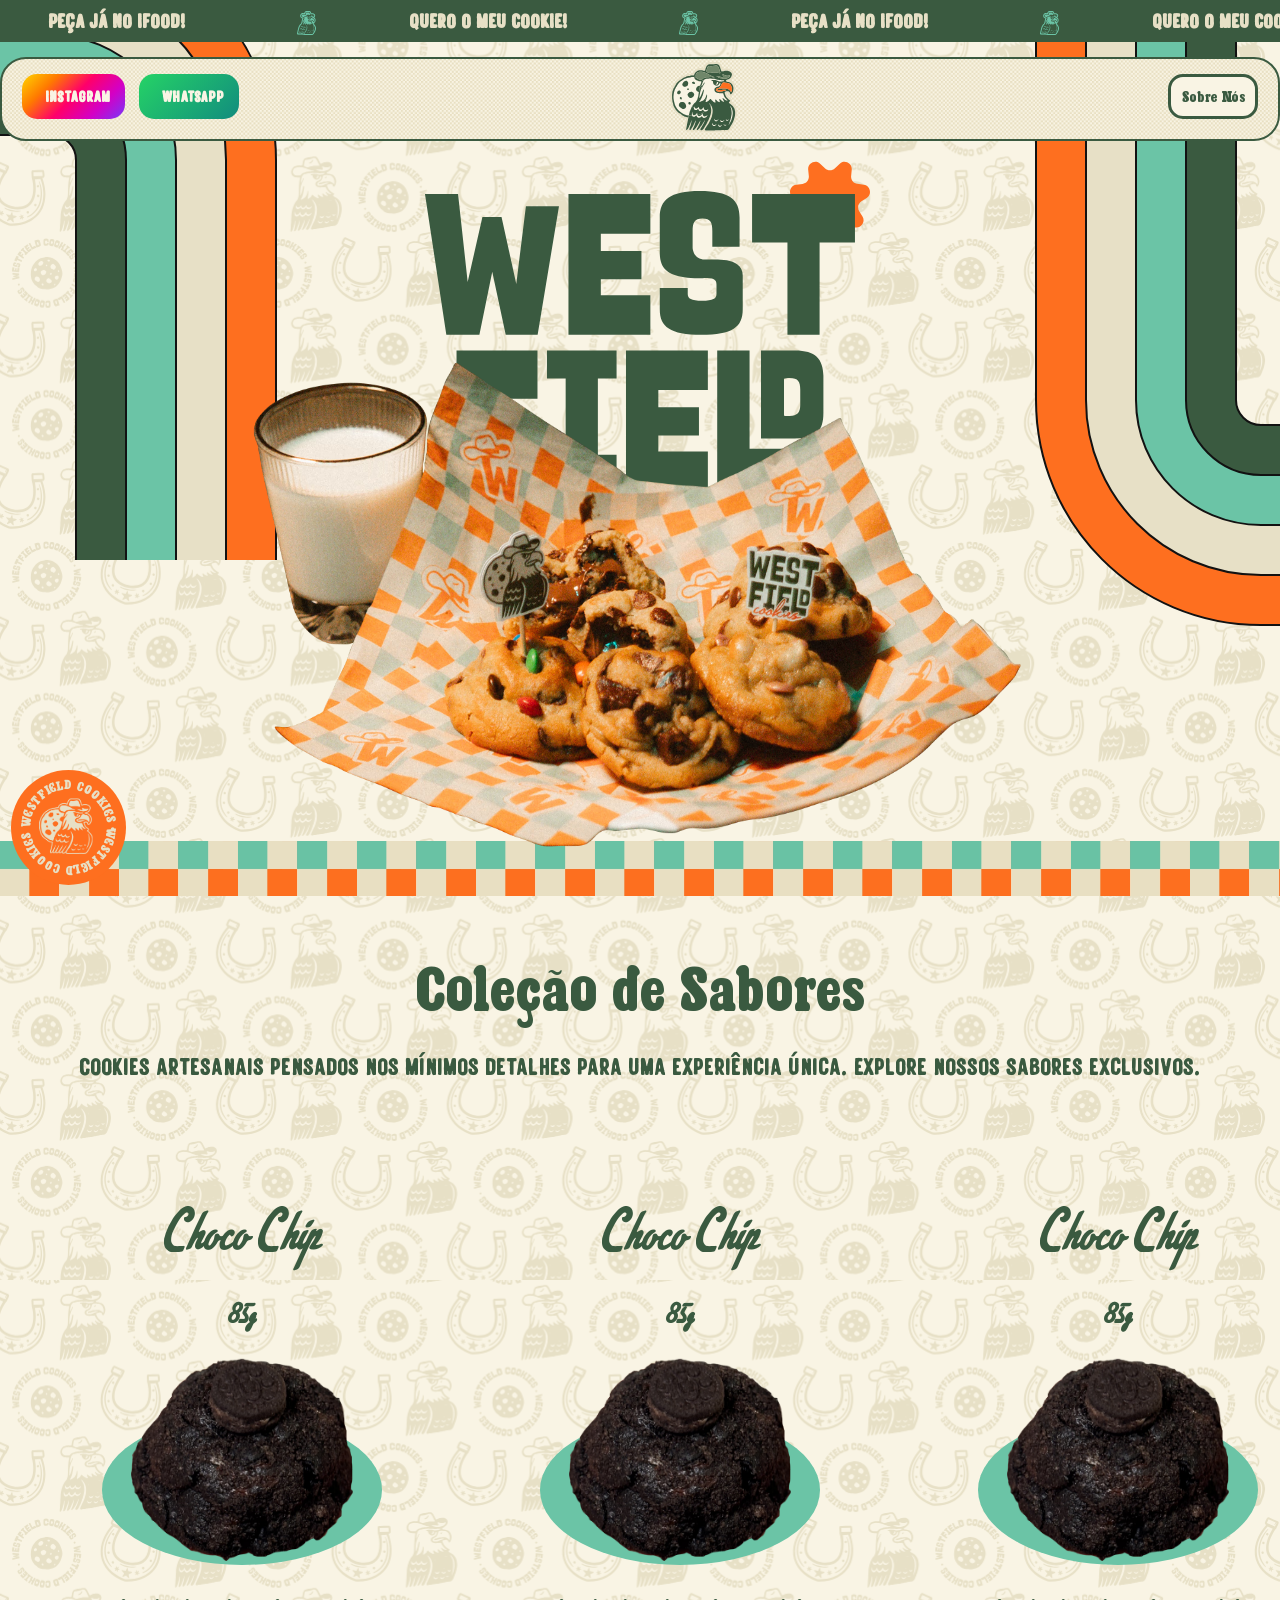
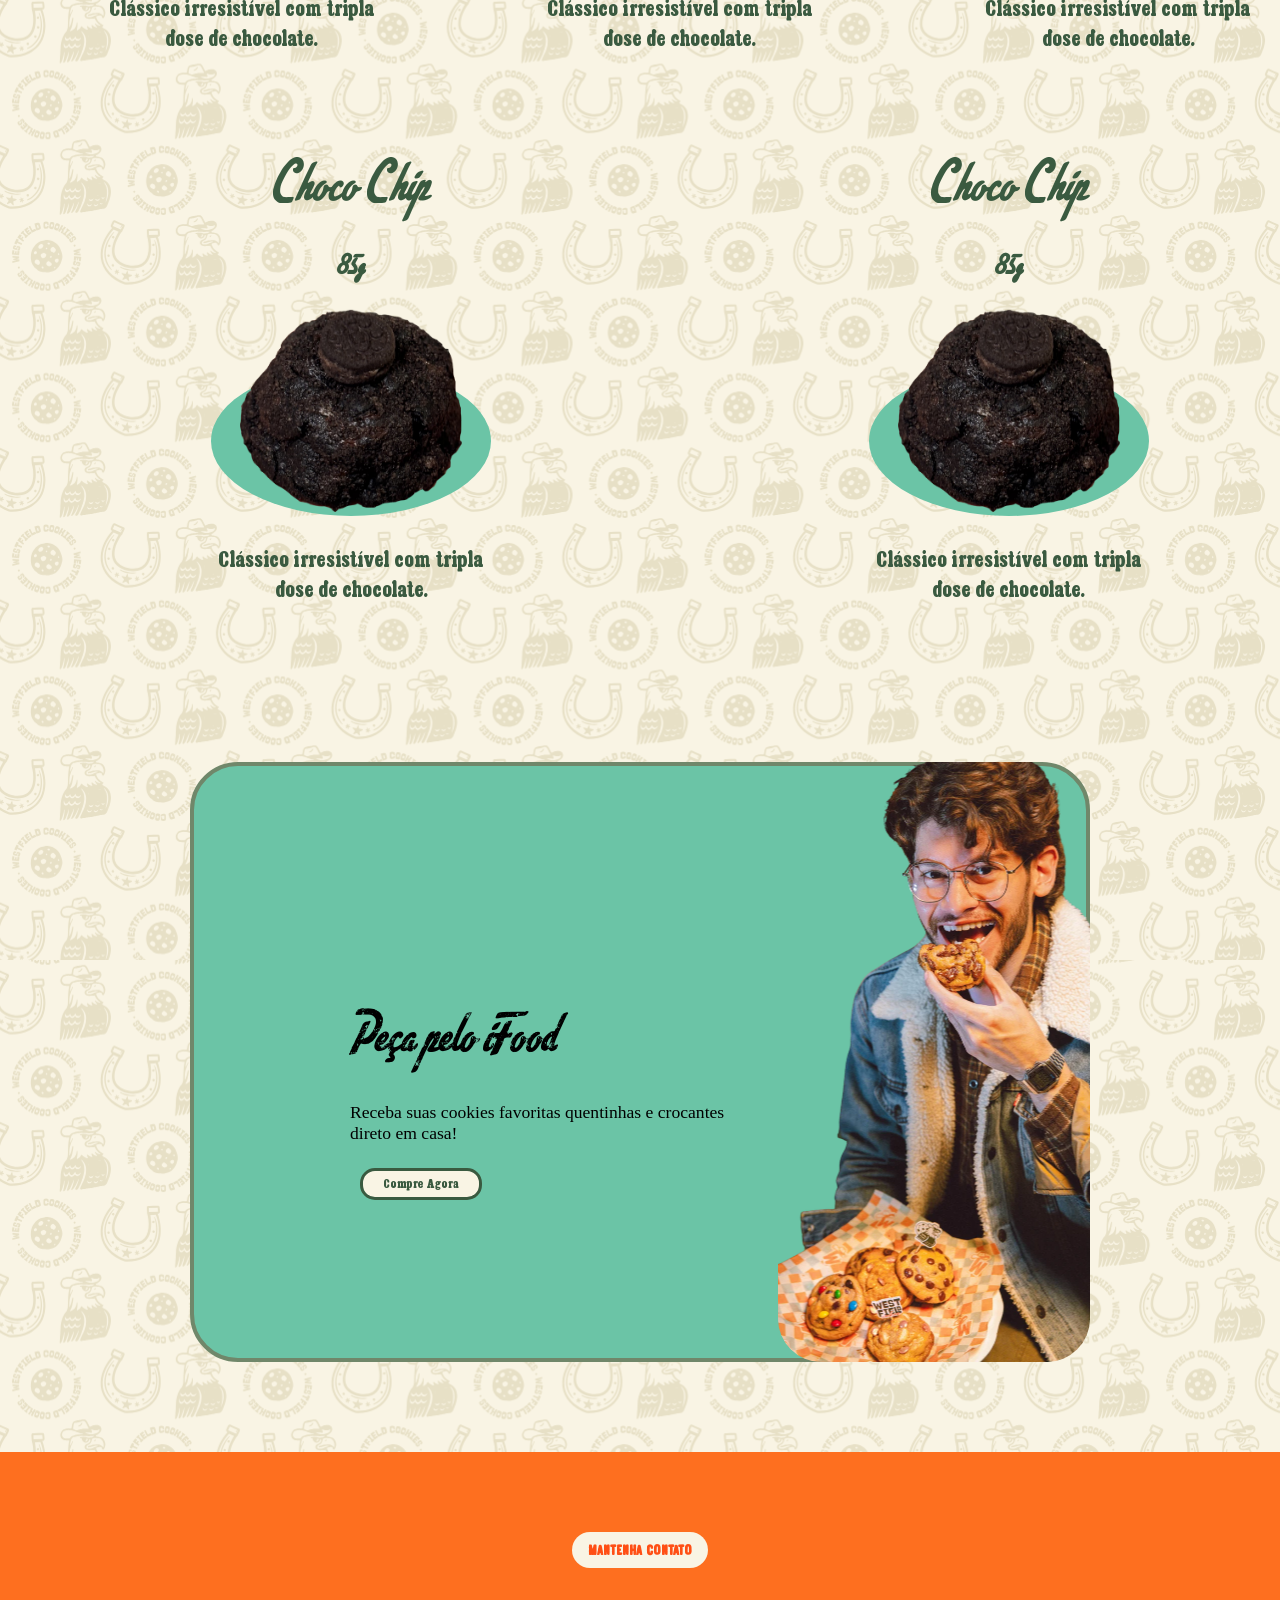
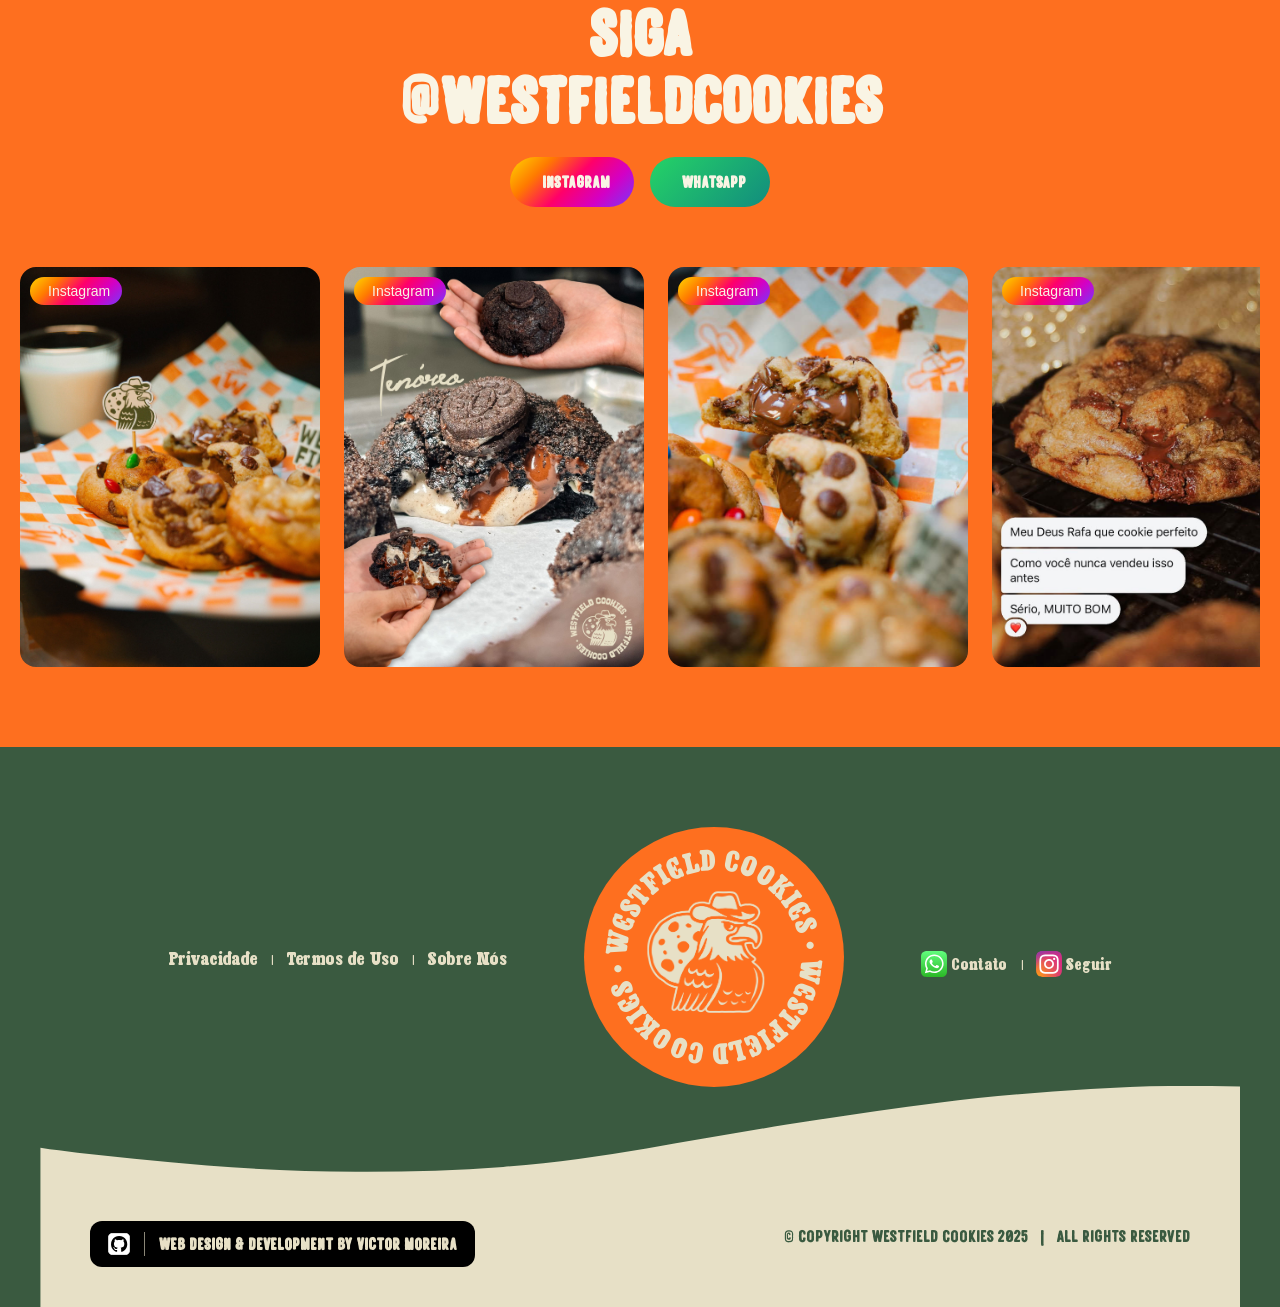
==== commit 5f7b5659: "Improve responsive layout update: add and test responsive layout styles" ====
--- a/index.html
+++ b/index.html
@@ -28,8 +28,25 @@
 <!-- Nav Section -->
 <nav class="nav-section">
   
+  <div class="nav-buttons-left">
+    <a href="https://www.instagram.com/westfieldcookies/" class="insta-btn-nav">
+      <i class="fab fa-instagram"></i> Instagram
+    </a>
+    <a href="https://westfieldcookies.carrd.co/" class="whats-btn-nav">
+      <i class="fab fa-whatsapp"></i> WhatsApp
+    </a>
+  </div>
+
   <div class="logo">
     <img src="./resources/img/logo-3.1.svg" alt="Westfield Cookies logo">
+  </div>
+
+  <div class="nav-buttons-right">
+    <div class="nav-buttons">
+      <a href="./about/index.html">
+        <button class="nav-button">Sobre Nós</button>
+      </a>
+    </div>
   </div>
 
   <div class="hamburger" id="hamburger-btn">
@@ -39,23 +56,7 @@
   </div>
 
   <div class="nav-menu" id="nav-menu">
-    
-    <div class="social-buttons-nav">
-      <a href="https://www.instagram.com/westfieldcookies/" class="insta-btn-nav">
-        <i class="fab fa-instagram"></i> Instagram
-      </a>
-      <a href="https://westfieldcookies.carrd.co/" class="whats-btn-nav">
-        <i class="fab fa-whatsapp"></i> WhatsApp
-      </a>
-    </div>
-
-    <div class="nav-button-list">
-      <a href="./about/index.html">
-        <button class="nav-button">Sobre Nós</button>
-      </a>
-    </div>
-
-  </div>
+    </div>
 
 </nav>
 
--- a/resources/css/style.css
+++ b/resources/css/style.css
@@ -1,3 +1,7 @@
+/* ========================================= */
+/* 1. FONT DEFINITIONS                       */
+/* ========================================= */
+
 @font-face {    
     font-family: "Westroon";
     src: url(../fonts/01_WESTROON/Westroon.woff2) format("woff2"),
@@ -16,8 +20,6 @@
     font-display: swap;
 }
 
-
-
 @font-face {
     font-family: "Neue-Kabel-Extrabold";
     src: url(../fonts/04_NEATO-SERIF/Neue-Kabel-Extrabold.woff2) format("woff2"),
@@ -73,15 +75,6 @@
 }
 
 @font-face {
-    font-family: "Fendesert-Script-Rough";
-    src: url(../fonts/03_FENDESERT/Fendesert-Script-Rough.woff2) format("woff2"),
-         url(../fonts/03_FENDESERT/Fendesert-Script-Rough.otf) format("opentype");
-    font-weight: normal;
-    font-style: normal;
-    font-display: swap;
-}
-
-@font-face {
     font-family: "Fendesert-Script-Stamp";
     src: url(../fonts/03_FENDESERT/Fendesert-Script-Stamp.woff2) format("woff2"),
          url(../fonts/03_FENDESERT/Fendesert-Script-Stamp.otf) format("opentype");
@@ -108,6 +101,9 @@
     font-display: swap;
 }
 
+/* ========================================= */
+/* 2. BASE STYLES AND VARIABLES              */
+/* ========================================= */
 
 body {
     font-family: "Westroon";
@@ -118,40 +114,31 @@
     padding: 0;
 }
 
-/* Smooth movement to work without 'transition: transform' */
+/* Custom Properties for smooth animations */
 @property --tx { syntax: '<length-percentage>'; inherits: false; initial-value: -50%; }
 @property --ty { syntax: '<length-percentage>'; inherits: false; initial-value: -50%; }
 @property --scale { syntax: '<number>'; inherits: false; initial-value: 0.2; }
 @property --rot { syntax: '<angle>'; inherits: false; initial-value: 0deg; }
 
-.thicket-color {
-    color: #3A5A40;
-}
-
-.vanilla-color {
-    color: #E7E0C6;
-}
-
-.meadow-color {
-    color: #70876A;
-}
-
-.amber-color {
-    color: #FE6F1F;
-}
-
-.brooke-color {
-    color: #6BC4A6;
-}
-
-.cloud-color {
-    color: #F9F4E4;
-}
-
-
-/* ------------------------------- */
-/* SCROLLING TICKER */
-/* ------------------------------- */
+/* Colors Utility Classes */
+.thicket-color { color: #3A5A40; }
+.vanilla-color { color: #E7E0C6; }
+.meadow-color { color: #70876A; }
+.amber-color { color: #FE6F1F; }
+.brooke-color { color: #6BC4A6; }
+.cloud-color { color: #F9F4E4; }
+
+/* General Image Protection */
+img {
+    max-width: 100%;
+    height: auto;
+}
+
+/* ========================================= */
+/* 3. LAYOUT COMPONENTS                      */
+/* ========================================= */
+
+/* --- Ticker --- */
 .ticker-link {
   text-decoration: none;
   color: inherit;
@@ -168,6 +155,8 @@
   position: sticky;
   top: 0;
   z-index: 9999;
+  will-change: transform;
+  -webkit-backface-visibility: hidden;
 }
 
 .ticker__track {
@@ -180,24 +169,6 @@
   padding: 0 3rem;
   font-size: 1.25rem;
   font-weight: bold;
-}
-
-@keyframes scroll {
-  from { transform: translateX(0); }
-  to   { transform: translateX(-50%); }
-}
-
-/* iOS smoothness */
-.ticker {
-  will-change: transform;
-  -webkit-backface-visibility: hidden;
-}
-
-
-/* Improve smoothness on iOS */
-.ticker {
-  will-change: transform;
-  -webkit-backface-visibility: hidden;
 }
 
 .ticker-icon {
@@ -207,31 +178,53 @@
   margin: 0 1rem;
 } 
 
-/* ------------------------------- */
-/* NAVEGATION BAR */
-/* ------------------------------- */
+/* --- Navigation Bar (Desktop Default) --- */
 .nav-section {
+  display: grid;
+  grid-template-columns: auto 1fr auto;
+  align-items: center;
+
   height: 80px;
+  padding: 0 20px;
+  margin: 15px auto 0;
+
   background-color: #f9f4e4;
   background-image: url("../img/pattern-3.2.svg");
   border: 2px solid #3a5a40;
   border-radius: 26px;
-  font-size: 1.2rem;
+
+  max-width: 1400px;
+  position: relative;
+  z-index: 100;
+}
+
+/* LEFT */
+.nav-left {
   display: flex;
   align-items: center;
-  justify-content: space-between;   /* LEFT - CENTER - RIGHT layout */
-  padding: 0 25px;
-  margin: 15px 21px 0;
-  position: relative;
-  z-index: 10;
-}
-
-/* LEFT SIDE BUTTONS */
-.social-buttons-nav {
+}
+
+/* CENTER */
+.nav-center {
+  display: flex;
+  justify-content: center;
+}
+
+/* Left Side Buttons */
+.nav-buttons-left {
   display: flex;
   gap: 14px;
   align-items: center;
 }
+
+/* Right Side Buttons (Ensure Flex container and positioning) */
+.nav-buttons-right {
+  display: flex;
+  align-items: center;
+  gap: 14px;
+  margin-left: auto; /* THIS pushes it fully right */
+}
+
 
 /* Instagram gradient label */
 .insta-btn-nav {
@@ -279,21 +272,31 @@
   opacity: 0.9;
 }
 
-/* CENTER LOGO */
+/* Center Logo */
 .logo {
   display: flex;
   align-items: center;
   justify-content: center;
-  margin-right: 140px;
+  margin-right: 0; /* Removes the previous margin that prevented centering */
+  z-index: 101; /* New: Ensures logo is on top of other nav elements */
 }
 
 .logo img {
   height: 70px;
-  max-height: 70px;
   width: auto;
 }
 
-/* RIGHT SIDE BUTTON */
+/* RIGHT */
+.nav-right {
+  display: flex;
+  align-items: center;
+  gap: 16px;
+}
+
+.nav-buttons {
+  display: flex;
+}
+
 .nav-button {
   font-family: "Fendesert-Sans-Rough";
   width: 90px;
@@ -313,31 +316,7 @@
   color: #f9f4e4;
 }
 
-/* ------------------------------- */
-/* RESPONSIVE */
-/* ------------------------------- */
-@media (max-width: 768px) {
-  .nav-section {
-    flex-direction: column;
-    height: auto;
-    padding: 15px;
-    gap: 15px;
-  }
-
-  .social-buttons {
-    order: 1;
-  }
-
-  .logo {
-    order: 2;
-  }
-
-  .nav-button-list {
-    order: 3;
-  }
-}
-
-/* Logo Circle Animation */
+/* Floating Logo Circle Animation */
 .img-circle {
     background-color: #fe6f1f;
     border-radius: 100%;
@@ -348,13 +327,13 @@
     margin-right: 5px;
     opacity: 0;
     z-index: 1000;
-    transform: translateX(-50px); /* Start off to the left */
+    transform: translateX(-50px);
     transition: opacity 1s ease-out, transform 1s ease-out;
 }
 
 .spinning-text {
     animation: spin 20s linear infinite;
-    transform-origin: 150px 150px; /* center of the SVG */
+    transform-origin: 150px 150px;
 }
 
 .img-circle.visible {
@@ -362,12 +341,7 @@
     transform: translateX(0);
 }
 
-@keyframes spin {
-  from { transform: rotate(0deg); }
-  to   { transform: rotate(360deg); }
-}
-
-/* Banner */
+/* --- Banner Section --- */
 .banner {
     display: flex;
     justify-content: center;
@@ -409,7 +383,7 @@
     z-index: 1;
 }
 
-/* --------------- Buttons --------------- */
+/* Primary Button */
 .button-1 {
     background-color: rgb(249, 244, 228);
     display: inline-block;
@@ -430,10 +404,7 @@
     color: rgb(249, 244, 228);
 }
 
-/* --------------- Rainbow Sides and Pattern Deco --------------- */
-
-
-/* Initial draw animation (runs once on load) */
+/* Rainbow Decoration */
 .stroke-anim {
     stroke-dasharray: 1000;
     stroke-dashoffset: 1000;
@@ -441,13 +412,6 @@
     will-change: stroke-dashoffset;
 }
 
-/* Keyframes */
-@keyframes rainbowDraw {
-    from { stroke-dashoffset: 1000; }
-    to { stroke-dashoffset: 0; }
-}
-
-/* Positioning */
 .rainbox-sides {
   position: absolute;
   top: 0;
@@ -473,7 +437,6 @@
   right: -4.75em;
 }
 
-/* --------------- Pattern Decoration --------------- */
 .pattern-decor {
     position: absolute;
     display: block;
@@ -487,10 +450,7 @@
     align-items: center;
 }
 
-
-/* ------------------------------- */
-/* CATALOG TITLE */
-/* ------------------------------- */
+/* --- Catalog Section --- */
 .flavors {
     display: grid;
     margin: 60px auto 30px;
@@ -501,8 +461,8 @@
 
 .flavors h2 {
     font-family: "Westroon";
-    font-weight: normal; /* Override browser default bold styling (User Agent Stylesheet). */
-    font-style: normal; /* Override browser default bold styling (User Agent Stylesheet). */
+    font-weight: normal;
+    font-style: normal;
     font-size: 4rem;
     color: #3a5a40;
     text-align: center;
@@ -511,17 +471,14 @@
 
 .flavors h3 {
     font-family: "Fendesert-Sans-Rough";
-    font-weight: normal; /* Override browser default bold styling (User Agent Stylesheet). */
-    font-style: normal; /* Override browser default bold styling (User Agent Stylesheet). */
+    font-weight: normal;
+    font-style: normal;
     font-size: 1.5rem;
     color: #3a5a40;
     text-align: center;
     margin-top: 0px;
 }
 
-/* ------------------------------- */
-/* CATALOG */
-/* ------------------------------- */
 .catalog-all-items {
     display: flex;
     justify-content: space-around;
@@ -535,9 +492,7 @@
     margin: 0 auto;
 }
 
-/* ------------------------------- */
-/* CATALOG ITEMS */
-/* ------------------------------- */
+/* Catalog Cards */
 .catalog-item {
     position: relative;
     width: 320px;
@@ -549,13 +504,12 @@
     flex-direction: column;
     align-items: center;
     justify-content: flex-start;
-    padding: 20px 15px;
+    padding: 8px;
     text-align: center;
     overflow: hidden;
     cursor: pointer;
     z-index: 1;
     transition: transform 0.3s ease;
-    padding: 8px;
 }
 
 .catalog-item:hover {
@@ -565,21 +519,14 @@
 .catalog-item::before {
     content: '';
     position: absolute;
-    /* Dimensions for a horizontal oval */
     width: 280px;
     height: 150px;
-    
-    /* Position it behind the cookie */
     top: 270px; 
     left: 50%;
     transform: translateX(-50%);
-    
-    /* Shape and Color */
-    background-color: #6BC4A6; /* Light background color */
-    border-radius: 50%; /* Creates the oval shape */
-    
-    /* Stacking Context */
-    z-index: 5; /* Puts it behind the cookie (z-index: 10) but in front of the item background */
+    background-color: #6BC4A6;
+    border-radius: 50%;
+    z-index: 5;
 }
 
 .background-decor {
@@ -594,17 +541,16 @@
     position: absolute;
     top: -30px;
     font-family: "Fendesert-script-regular";
-    font-weight: normal; /* Override browser default bold styling (User Agent Stylesheet). */
-    font-style: normal; /* Override browser default bold styling (User Agent Stylesheet). */
+    font-weight: normal;
+    font-style: normal;
     font-size: 4rem;
     color: #3A5A40;
     z-index: 20;
 }
 
-/* Weight (Below Title) */
 .item-weight {
     position: absolute;
-    top: 120px; /* Adjust based on your item-title height */
+    top: 120px;
     left: 50%;
     transform: translateX(-50%);
     font-family: "Fendesert-script-regular";
@@ -632,10 +578,9 @@
     z-index: 10;
 }
 
-/* Short Description (Below Cookie) */
 .item-description {
     position: absolute;
-    bottom: -15px; /* Position above the bottom edge */
+    bottom: -15px;
     left: 50%;
     transform: translateX(-50%);
     width: 80%;
@@ -666,330 +611,11 @@
   animation: float 3s ease-in-out infinite;
 }
 
-.cookie-decor:nth-child(2) {
-  animation-delay: 1s;
-}
-
-.cookie-decor:nth-child(3) {
-  animation-delay: 2s;
-}
-
-
-/* ---------------------------------------------------------- */
-/* GOLD STAR SPARKLE SYSTEM v8 — WITH PER-ITEM STAR POSITIONS */
-/* ---------------------------------------------------------- */
-
-/* STAR BASE POSITIONING */
-.catalog-item { position: relative; }
-
-.catalog-item .star {
-  position: absolute;
-  transform: translate(-50%,-50%);
-  z-index: 20;
-  width: var(--size);
-  height: var(--size);
-  pointer-events: none;
-  opacity: 0;
-}
-
-/* ⭐ NEW: Apply custom coordinates */
-.catalog-item .star-1 { top: var(--s1-top); left: var(--s1-left); }
-.catalog-item .star-2 { top: var(--s2-top); left: var(--s2-left); }
-.catalog-item .star-3 { top: var(--s3-top); left: var(--s3-left); }
-.catalog-item .star-4 { top: var(--s4-top); left: var(--s4-left); }
-.catalog-item .star-5 { top: var(--s5-top); left: var(--s5-left); }
-
-/* ---------------------------------- */
-/* STAR VISUALS (same as before)      */
-/* ---------------------------------- */
-:root {
-  --size: 160px;
-  --big-ray-thickness: 0.9px;
-  --big-ray-length: 15%;
-  --small-ray-thickness: 0.9px;
-  --small-ray-length: 10%;
-  --gold: 255, 215, 95;
-}
-
-.star { position: relative; }
-
-.ray {
-  position: absolute;
-  left: 50%; top: 50%;
-  transform-origin: center;
-  pointer-events: none;
-}
-
-.big-ray {
-  width: var(--big-ray-length);
-  height: var(--big-ray-thickness);
-  transform: translate(-50%, -50%);
-  border-radius: 100px;
-  background: linear-gradient(
-    to right,
-    transparent 0%,
-    rgba(var(--gold),0.05) 15%,
-    rgb(255, 230, 154) 50%,
-    rgba(var(--gold),0.05) 85%,
-    transparent 100%
-  );
-  filter: blur(1px);
-}
-.big-ray.vert { transform: translate(-50%, -50%) rotate(90deg); }
-
-.small-ray {
-  width: var(--small-ray-length);
-  height: var(--small-ray-thickness);
-  transform: translate(-50%, -50%) rotate(45deg);
-  border-radius: 50px;
-  background: linear-gradient(
-    to right,
-    transparent 0%,
-    rgba(var(--gold),0.05) 5%,
-    rgba(255, 230, 154,1) 50%,
-    rgba(var(--gold),0.05) 95%,
-    transparent 100%
-  );
-  filter: blur(0.6px);
-}
-.small-ray.b { transform: translate(-50%, -50%) rotate(-45deg); }
-
-.center {
-  position: absolute;
-  left: 50%; top: 50%;
-  transform: translate(-50%,-50%);
-  border-radius: 50%;
-  width: 0px; height: 0px;
-  background: radial-gradient(
-    circle,
-    rgba(255,230,120,1) 0%,
-    rgba(255,215,95,0.9) 25%,
-    rgba(255,215,95,0.65) 55%,
-    rgba(255,215,95,0.25) 75%,
-    transparent 100%
-  );
-  filter: blur(4px);
-  box-shadow:
-    0 0 12px rgba(255,215,95,1),
-    0 0 28px rgba(255,215,95,0.6),
-    0 0 55px rgba(255,215,95,0.2);
-}
-
-/* ---------------------------------- */
-/* SPARKLE ANIMATION                  */
-/* ---------------------------------- */
-@keyframes sparkleFade {
-  0%,100% { opacity: 0; transform: scale(1); }
-  50%     { opacity: 1; transform: scale(1.28); }
-}
-
-.catalog-item .star {
-  animation: sparkleFade var(--dur, 3s) ease-in-out infinite;
-  animation-delay: var(--delay, 0s);
-}
-
-/* ---------------------------------- */
-/* RANDOMIZED TIMINGS (your previous) */
-/* ---------------------------------- */
-
-/* ITEM 1 — custom positions + random timing */
-.catalog-item:nth-child(1) {
-  --s1-top: 10%; --s1-left: 59%;
-  --s2-top: 55%; --s2-left: 45%;
-  --s3-top: 45%; --s3-left: 55%;
-  --s4-top: 26%; --s4-left: 30%;
-  --s5-top: 42%; --s5-left: -5%;
-}
-.catalog-item:nth-child(1) .star-1 { --dur: 2.10s; --delay: 0.23s; }
-.catalog-item:nth-child(1) .star-2 { --dur: 3.75s; --delay: 1.12s; }
-.catalog-item:nth-child(1) .star-3 { --dur: 2.92s; --delay: 0.68s; }
-.catalog-item:nth-child(1) .star-4 { --dur: 4.40s; --delay: 2.33s; }
-.catalog-item:nth-child(1) .star-5 { --dur: 3.05s; --delay: 1.05s; }
-
-/* ITEM 2 — example custom layout (you can change later) */
-.catalog-item:nth-child(2) {
-  --s1-top: 18%; --s1-left: 70%;
-  --s2-top: 48%; --s2-left: 85%;
-  --s3-top: 60%; --s3-left: 20%;
-  --s4-top: 32%; --s4-left: 40%;
-  --s5-top: 12%; --s5-left: 8%;
-}
-.catalog-item:nth-child(2) .star-1 { --dur: 2.67s; --delay: 0.85s; }
-.catalog-item:nth-child(2) .star-2 { --dur: 4.10s; --delay: 2.90s; }
-.catalog-item:nth-child(2) .star-3 { --dur: 3.00s; --delay: 0.10s; }
-.catalog-item:nth-child(2) .star-4 { --dur: 5.15s; --delay: 1.45s; }
-.catalog-item:nth-child(2) .star-5 { --dur: 3.40s; --delay: 3.20s; }
-
-/* ITEM 3 — positions for item 3 */
-.catalog-item:nth-child(3) {
-  --s1-top: 15%; --s1-left: 60%;
-  --s2-top: 55%; --s2-left: 75%;
-  --s3-top: 35%; --s3-left: 25%;
-  --s4-top: 25%; --s4-left: 42%;
-  --s5-top: 45%; --s5-left: 10%;
-}
-.catalog-item:nth-child(3) .star-1 { --dur: 1.95s; --delay: 0.50s; }
-.catalog-item:nth-child(3) .star-2 { --dur: 3.60s; --delay: 1.90s; }
-.catalog-item:nth-child(3) .star-3 { --dur: 2.30s; --delay: 0.02s; }
-.catalog-item:nth-child(3) .star-4 { --dur: 4.80s; --delay: 2.00s; }
-.catalog-item:nth-child(3) .star-5 { --dur: 3.25s; --delay: 1.60s; }
-
-/* ITEM 4 */
-.catalog-item:nth-child(4) {
-  --s1-top: 20%; --s1-left: 50%;
-  --s2-top: 33%; --s2-left: 78%;
-  --s3-top: 60%; --s3-left: 48%;
-  --s4-top: 38%; --s4-left: 20%;
-  --s5-top: 10%; --s5-left: 6%;
-}
-.catalog-item:nth-child(4) .star-1 { --dur: 2.40s; --delay: 0.30s; }
-.catalog-item:nth-child(4) .star-2 { --dur: 4.90s; --delay: 2.50s; }
-.catalog-item:nth-child(4) .star-3 { --dur: 3.10s; --delay: 0.90s; }
-.catalog-item:nth-child(4) .star-4 { --dur: 5.40s; --delay: 3.05s; }
-.catalog-item:nth-child(4) .star-5 { --dur: 3.70s; --delay: 1.20s; }
-
-/* ITEM 5 */
-.catalog-item:nth-child(5) {
-  --s1-top: 12%; --s1-left: 72%;
-  --s2-top: 40%; --s2-left: 90%;
-  --s3-top: 55%; --s3-left: 40%;
-  --s4-top: 20%; --s4-left: 25%;
-  --s5-top: 48%; --s5-left: 0%;
-}
-.catalog-item:nth-child(5) .star-1 { --dur: 2.05s; --delay: 0.95s; }
-.catalog-item:nth-child(5) .star-2 { --dur: 3.85s; --delay: 1.30s; }
-.catalog-item:nth-child(5) .star-3 { --dur: 2.75s; --delay: 0.15s; }
-.catalog-item:nth-child(5) .star-4 { --dur: 4.60s; --delay: 2.70s; }
-.catalog-item:nth-child(5) .star-5 { --dur: 3.00s; --delay: 1.80s; }
-
-/* Accessibility */
-@media (prefers-reduced-motion: reduce) {
-  .catalog-item .star {
-    animation: none !important;
-    opacity: 1 !important;
-  }
-}
-
-
+.cookie-decor:nth-child(2) { animation-delay: 1s; }
+.cookie-decor:nth-child(3) { animation-delay: 2s; }
 
 /* ------------------------------- */
-/* CATALOG HOVER ANIMATIONS */
-/* ------------------------------- */
-.catalog-item {
-  position: relative;
-}
-
-.cookie-wrapper {
-  position: relative;
-  top: 50%;
-  left: 50%;
-  transform: translate(-50%, -50%);
-  pointer-events: none;
-  z-index: 10;
-}
-
-.catalog-img {
-  position: absolute;
-  width: 110px;
-  opacity: 0;
-
-  /* transform variables */
-  --tx: -50%;
-  --ty: -50%;
-  --scale: 0.2;
-  --rot: 0deg;
-
-  /* base transform */
-  transform: translate(var(--tx), var(--ty)) 
-             scale(var(--scale))
-             rotate(var(--rot));
-
-  transition: opacity 0.6s ease, 
-              --tx 0.6s ease, 
-              --ty 0.6s ease, 
-              --scale 0.6s ease;
-              
-  z-index: -1;
-  offset-anchor: center;
-  offset-rotate: 0deg;
-  
-  /* Helps with performance */
-  will-change: --tx, --ty, --rot;
-}
-
-.img-1 {
-  width: 70px;
-}
-
-.img-2 {
-  width: 80px;
-}
-
-.img-3 {
-  width: 70px;
-}
-
-.catalog-img.img-1,
-.catalog-img.img-2,
-.catalog-img.img-3 {
-  position: relative;
-  z-index: 10;
-}
-
-/* HOVER POSITIONS */
-
-.catalog-item:hover .img-1 {
-  --tx: -60%;
-  --ty: -0%;
-  --scale: 1;
-}
-
-.catalog-item:hover .img-2 {
-  --tx: 105%;
-  --ty: -100%;
-  --scale: 1;
-}
-
-.catalog-item:hover .img-3 {
-  --tx: 60%;
-  --ty: 200%;
-  --scale: 1;
-}
-
-.catalog-item:hover .catalog-img {
-  opacity: 1;
-}
-
-/* FLOATING ANIMATION (img-1 & img-3) */
-.img-1,
-.img-3 {
-  animation: floatPath 3s ease-in-out infinite;
-  offset-path: path("M0 0 C 0 -10 0 -10 0 0");
-}
-
-@keyframes floatPath {
-  0%   { offset-distance: 0%; }
-  50%  { offset-distance: 100%; }
-  100% { offset-distance: 0%; }
-}
-
-/* SPIN ANIMATION (img-2) */
-.img-2 {
-  animation: spin-self 15s linear infinite;
-  /* Ensure offset-path doesn't interfere */
-  offset-path: none; 
-}
-
-@keyframes spin-self {
-  from { --rot: 0deg; }
-  to   { --rot: 360deg; }
-}
-/* ------------------------------- */
-/* END CATALOG ANIMATIONS */
-/* ------------------------------- */
-
-/* ------------------------------- */
-/* IFOOD SECTION */
+/* iFOOD SECTION */
 /* ------------------------------- */
 
 .ifood-section {
@@ -999,38 +625,25 @@
     position: relative;
     margin: 90px auto;
     display: block;
-    
-    /* REMOVED: background, border, and border-radius from here */
-    /* REMOVED: overflow: hidden; (This allows the sticker to be seen when it pops out the top) */
-    
-    /* Establishes the stacking context for children */
     z-index: 10; 
 }
 
-/* NEW: This creates the "Green Wall" layer */
+/* Green Wall Background */
 .ifood-section::before {
     content: "";
     position: absolute;
-    inset: 0; /* Stretches to fill the parent */
-    
-    /* MOVED STYLES: The visual box is now here */
+    inset: 0;
     background-color: #6bc4a6;
     border: #70876a 4px solid;
     background-size: cover;
     background-repeat: no-repeat;
     border-radius: 3rem;
-    
-    /* LAYER POSITION: Above the sticker (5), but below the content (20) */
     z-index: 8; 
 }
 
-/* Layout: text left, image right */
 .ifood-content {
     position: relative;
-    /* LAYER POSITION: Topmost */
     z-index: 20; 
-    
-    /* ... keep your existing flex styles ... */
     display: flex;
     align-items: center;
     justify-content: space-between;
@@ -1045,56 +658,9 @@
     left: 70px;
     width: 90px;
     height: auto;
-    
-    /* LAYER POSITION: Bottom (Behind the ::before background) */
-    z-index: 5; 
-    
-    /* SPY ANIMATION */
-    /* spyPeek: name of the animation
-       6s: total loop time (hidden + peeking time)
-       infinite: repeats forever
-       ease-in-out: smooth acceleration
-    */
+    z-index: 5; /* Behind the ::before background */
     animation: spyPeek 4s ease-in-out infinite;
-    
-    /* Start position (Hidden behind the wall) */
     transform: translateY(150px);
-}
-
-
-/* .AGUIA-ADESIVO ANIMATIONS */
-
-@keyframes spyPeek {
-    /* PHASE 1: Hiding (Wait at the bottom) */
-    0%, 10% {
-        transform: translateY(150px) rotate(0deg);
-    }
-
-    /* PHASE 2: Pop Up (Peek!) */
-    15% {
-        transform: translateY(0px) rotate(-1deg); /* Slight tilt left */
-    }
-
-    /* PHASE 3: Spying (Look around slightly) */
-    25% {
-        transform: translateY(0px) rotate(1deg); /* Tilt right */
-    }
-    35% {
-        transform: translateY(0px) rotate(-2deg); /* Tilt left again */
-    }
-    40% {
-        transform: translateY(0px) rotate(0deg); /* Back to center */
-    }
-
-    /* PHASE 4: Hide Quickly (Run away!) */
-    45% {
-        transform: translateY(150px) rotate(0deg);
-    }
-
-    /* PHASE 5: Stay Hidden (Wait for next loop) */
-    100% {
-        transform: translateY(150px);
-    }
 }
 
 .ifood-text {
@@ -1120,25 +686,12 @@
   font-style: normal;
 }
 
-/* Image on the right */
 .ifood-image img {
   position: relative;
   width: 400px;
   height: 600px;
   object-fit: cover;
   border-radius: 2.7rem;
-}
-
-/* Responsive: stack on mobile */
-@media (max-width: 768px) {
-  .ifood-content {
-    flex-direction: column;
-    text-align: center;
-  }
-
-  .ifood-image img {
-    width: 80%;
-  }
 }
 
 /* ------------------------------- */
@@ -1154,7 +707,6 @@
   z-index: 5;
 }
 
-/* Ensure the link takes up the full size of the container */
 .insta-item a {
   display: block;
   width: 100%;
@@ -1162,7 +714,6 @@
   text-decoration: none;
 }
 
-/* TOP TEXT */
 .insta-tag {
   text-transform: uppercase;
   display: inline-block;
@@ -1188,7 +739,6 @@
   margin: 10px 0 25px;
 }
 
-/* SOCIAL BUTTONS */
 .insta-social-buttons {
   display: flex;
   gap: 16px;
@@ -1200,13 +750,7 @@
   display: flex;
   align-items: center;
   gap: 8px;
-  background: linear-gradient(135deg,
-      #FFD600,
-      #FF7A00,
-      #FF0069,
-      #D300C5,
-      #7638FA
-  );
+  background: linear-gradient(135deg, #FFD600, #FF7A00, #FF0069, #D300C5, #7638FA);
   color: #F9F4E4;
   padding: 12px 24px;
   border-radius: 50px;
@@ -1240,8 +784,7 @@
   opacity: .9;
 }
 
-
-/* FEED GRID */
+/* Feed Grid */
 .insta-feed {
   display: grid;
   grid-template-columns: repeat(auto-fit, minmax(260px, 1fr));
@@ -1256,12 +799,9 @@
   margin-top: 60px;
 }
 
-/* Track that scrolls */
 .insta-track {
   display: flex;
   gap: 24px;
-  /* Start the animation at the end position (-100% of the original track width) 
-     and move to 0 to simulate a right scroll. */
   animation: instaScrollRight 56s linear infinite; 
 }
 
@@ -1269,7 +809,6 @@
   animation-play-state: paused;
 }
 
-/* Fix item size (IMPORTANT!) */
 .insta-item {
   width: 300px;
   height: 400px;
@@ -1279,11 +818,10 @@
   overflow: hidden;
 }
 
-/* Make image cover the box without stretching */
 .insta-item img {
   width: 100%;
   height: 100%;
-  object-fit: cover;   /* <-- ensures perfect crop */
+  object-fit: cover;
   display: block;
   transition: transform .4s ease;
 }
@@ -1292,18 +830,11 @@
   transform: scale(1.05);
 }
 
-/* Label on top of image */
 .insta-label {
   position: absolute;
   top: 10px;
   left: 10px;
-  background: linear-gradient(135deg,
-      #FFD600,
-      #FF7A00,
-      #FF0069,
-      #D300C5,
-      #7638FA
-  );
+  background: linear-gradient(135deg, #FFD600, #FF7A00, #FF0069, #D300C5, #7638FA);
   color: #F9F4E4;
   padding: 6px 12px;
   border-radius: 14px;
@@ -1311,17 +842,6 @@
   display: flex;
   align-items: center;
   gap: 6px;
-}
-
-
-/* Animation (moves to the right) */
-@keyframes instaScrollRight {
-  /* Start by positioning the track 100% to the left, 
-     so the duplicate content is visible first */
-  from { transform: translateX(-100%); }
-  /* End by moving the track back to its original position, 
-     making the duplicate set slide off and the original set reappear */
-  to   { transform: translateX(0); }
 }
 
 /* ------------------------------- */
@@ -1337,16 +857,11 @@
   overflow: hidden;
 }
 
-/* Fade In Entrance */
 .fade-in-footer {
   animation: fadeInFooter 1s ease forwards;
   opacity: 0;
 }
-@keyframes fadeInFooter {
-  to { opacity: 1; }
-}
-
-/* TOP SECTION */
+
 .footer-top {
   display: flex;
   align-items: center;
@@ -1354,13 +869,11 @@
   margin-bottom: -50px;
 }
 
-/* LEFT SIDE WITH ICONS */
 .footer-left {
   margin-left: 8em;
   gap: 12px;
 }
 
-/* LEFT LINKS */
 .footer-link {
   color: #E7E0C6;
   text-decoration: none;
@@ -1372,7 +885,6 @@
   margin: 0 10px;
 }
 
-/* Animated Underline */
 .underline-anim::after {
   content: "";
   position: absolute;
@@ -1387,7 +899,6 @@
   width: 100%;
 }
 
-/* CENTER CIRCLE */
 .footer-animation-wrapper {
   position: relative;
   padding: 20px;
@@ -1400,23 +911,11 @@
   border-radius: 50%;
 }
 
-/* Responsive Logo */
 .footer-logo {
   width: 50%;
   height: 50%;
 }
 
-/* Spinning Circle Text */
-.spinning-text {
-  animation: spin 22s linear infinite;
-  transform-origin: 150px 150px;
-}
-@keyframes spin {
-  from { transform: rotate(0deg); }
-  to   { transform: rotate(-360deg); }
-}
-
-/* RIGHT SIDE WITH ICONS */
 .footer-right {
   margin-right: 8em;
   gap: 12px;
@@ -1430,7 +929,6 @@
   font-size: 18px;
 }
 
-/* Icon Animation */
 .icon-anim img {
   position: relative;
   top: 0.40em;
@@ -1444,7 +942,6 @@
   filter: drop-shadow(0 0 6px #e7cec6);
 }
 
-/* WAVE DIVIDER */
 .footer-divider {
   width: 100%;
   height: 10em;
@@ -1455,7 +952,6 @@
   margin: 25px 0;
 }
 
-/* BOTTOM SECTION */
 .footer-bottom {
   font-family: "Fendesert-Sans-Rough";
   font-weight: normal;
@@ -1467,23 +963,6 @@
   font-size: 17px;
 }
 
-/* ------------------------------- */
-/* RESPONSIVE */
-/* ------------------------------- */
-@media (max-width: 850px) {
-  .footer-top {
-    flex-direction: column;
-    gap: 40px;
-  }
-
-  .footer-bottom {
-    flex-direction: column;
-    text-align: center;
-    gap: 10px;
-  } 
-}
-
-/* Author */
 .footer-author-box {
   font-family: "Fendesert-Sans-Rough";
   font-weight: normal;
@@ -1529,296 +1008,398 @@
   white-space: nowrap;
 }
 
-/* =============================== */
-/* RESPONSIVE NAV (Mobile)         */
-/* =============================== */
-
-@media (max-width: 900px) { /* Trigger sooner (tablet/mobile) */
-  
-  .nav-section {
-    justify-content: space-between; /* Spread Logo and Hamburger */
-  }
-
-  /* Reset Logo Position for Mobile */
-  .logo {
-    position: static;
-    transform: none;
-    margin: 0;
-  }
-
-  .hamburger {
-    display: block; /* Show hamburger */
-  }
-
-  /* Hamburger Animation when active */
-  .hamburger.active .bar:nth-child(2) {
-    opacity: 0;
-  }
-  .hamburger.active .bar:nth-child(1) {
-    transform: translateY(8px) rotate(45deg);
-  }
-  .hamburger.active .bar:nth-child(3) {
-    transform: translateY(-8px) rotate(-45deg);
-  }
-
-  /* The Dropdown Menu */
-  .nav-menu {
-    position: absolute;
-    top: 100%; /* Push it right below the nav bar */
-    left: 0;
-    flex-direction: column;
-    background-color: #f9f4e4; /* Match nav color */
-    background-image: url("../img/pattern-3.2.svg");
-    width: 100%; /* Full width */
-    border: 2px solid #3a5a40;
-    border-top: none; /* Merge with top bar */
-    border-radius: 0 0 26px 26px; /* Rounded bottom corners */
-    gap: 20px;
-    padding: 30px 0;
+/* ========================================= */
+/* ANIMATION KEYFRAMES                    */
+/* ========================================= */
+
+@keyframes scroll {
+  from { transform: translateX(0); }
+  to   { transform: translateX(-50%); }
+}
+
+@keyframes spin {
+  from { transform: rotate(0deg); }
+  to   { transform: rotate(-360deg); } /* Clockwise for text */
+}
+
+@keyframes rainbowDraw {
+    from { stroke-dashoffset: 1000; }
+    to { stroke-dashoffset: 0; }
+}
+
+@keyframes float {
+  0%, 100% { transform: translateY(0); }
+  50%      { transform: translateY(-5px); }
+}
+
+@keyframes sparkleFade {
+  0%,100% { opacity: 0; transform: scale(1); }
+  50%     { opacity: 1; transform: scale(1.28); }
+}
+
+@keyframes floatPath {
+  0%   { offset-distance: 0%; }
+  50%  { offset-distance: 100%; }
+  100% { offset-distance: 0%; }
+}
+
+@keyframes spin-self {
+  from { --rot: 0deg; }
+  to   { --rot: 360deg; }
+}
+
+@keyframes instaScrollRight {
+  from { transform: translateX(-100%); }
+  to   { transform: translateX(0); }
+}
+
+@keyframes fadeInFooter {
+  to { opacity: 1; }
+}
+
+@keyframes spyPeek {
+    0%, 10% { transform: translateY(150px) rotate(0deg); }
+    15% { transform: translateY(0px) rotate(-1deg); }
+    25% { transform: translateY(0px) rotate(1deg); }
+    35% { transform: translateY(0px) rotate(-2deg); }
+    40% { transform: translateY(0px) rotate(0deg); }
+    45% { transform: translateY(150px) rotate(0deg); }
+    100% { transform: translateY(150px); }
+}
+
+/* ========================================= */
+/* GOLD STAR SPARKLE SYSTEM               */
+/* ========================================= */
+
+:root {
+  --size: 160px;
+  --big-ray-thickness: 0.9px;
+  --big-ray-length: 15%;
+  --small-ray-thickness: 0.9px;
+  --small-ray-length: 10%;
+  --gold: 255, 215, 95;
+}
+
+.catalog-item .star {
+  position: absolute;
+  transform: translate(-50%,-50%);
+  z-index: 20;
+  width: var(--size);
+  height: var(--size);
+  pointer-events: none;
+  opacity: 0;
+}
+
+/* Coordinates */
+.catalog-item .star-1 { top: var(--s1-top); left: var(--s1-left); }
+.catalog-item .star-2 { top: var(--s2-top); left: var(--s2-left); }
+.catalog-item .star-3 { top: var(--s3-top); left: var(--s3-left); }
+.catalog-item .star-4 { top: var(--s4-top); left: var(--s4-left); }
+.catalog-item .star-5 { top: var(--s5-top); left: var(--s5-left); }
+
+.star { position: relative; }
+.ray { position: absolute; left: 50%; top: 50%; transform-origin: center; pointer-events: none; }
+
+.big-ray {
+  width: var(--big-ray-length);
+  height: var(--big-ray-thickness);
+  transform: translate(-50%, -50%);
+  border-radius: 100px;
+  background: linear-gradient(to right, transparent 0%, rgba(var(--gold),0.05) 15%, rgb(255, 230, 154) 50%, rgba(var(--gold),0.05) 85%, transparent 100%);
+  filter: blur(1px);
+}
+.big-ray.vert { transform: translate(-50%, -50%) rotate(90deg); }
+
+.small-ray {
+  width: var(--small-ray-length);
+  height: var(--small-ray-thickness);
+  transform: translate(-50%, -50%) rotate(45deg);
+  border-radius: 50px;
+  background: linear-gradient(to right, transparent 0%, rgba(var(--gold),0.05) 5%, rgba(255, 230, 154,1) 50%, rgba(var(--gold),0.05) 95%, transparent 100%);
+  filter: blur(0.6px);
+}
+.small-ray.b { transform: translate(-50%, -50%) rotate(-45deg); }
+
+.center {
+  position: absolute; left: 50%; top: 50%; transform: translate(-50%,-50%);
+  border-radius: 50%; width: 0px; height: 0px;
+  background: radial-gradient(circle, rgba(255,230,120,1) 0%, rgba(255,215,95,0.9) 25%, rgba(255,215,95,0.65) 55%, rgba(255,215,95,0.25) 75%, transparent 100%);
+  filter: blur(4px);
+  box-shadow: 0 0 12px rgba(255,215,95,1), 0 0 28px rgba(255,215,95,0.6), 0 0 55px rgba(255,215,95,0.2);
+}
+
+.catalog-item .star {
+  animation: sparkleFade var(--dur, 3s) ease-in-out infinite;
+  animation-delay: var(--delay, 0s);
+}
+
+/* Star positions per item (Abbreviated for length, logic remains) */
+.catalog-item:nth-child(1) { --s1-top: 10%; --s1-left: 59%; --s2-top: 55%; --s2-left: 45%; --s3-top: 45%; --s3-left: 55%; --s4-top: 26%; --s4-left: 30%; --s5-top: 42%; --s5-left: -5%; }
+.catalog-item:nth-child(1) .star-1 { --dur: 2.10s; --delay: 0.23s; }
+.catalog-item:nth-child(1) .star-2 { --dur: 3.75s; --delay: 1.12s; }
+.catalog-item:nth-child(1) .star-3 { --dur: 2.92s; --delay: 0.68s; }
+.catalog-item:nth-child(1) .star-4 { --dur: 4.40s; --delay: 2.33s; }
+.catalog-item:nth-child(1) .star-5 { --dur: 3.05s; --delay: 1.05s; }
+
+.catalog-item:nth-child(2) { --s1-top: 18%; --s1-left: 70%; --s2-top: 48%; --s2-left: 85%; --s3-top: 60%; --s3-left: 20%; --s4-top: 32%; --s4-left: 40%; --s5-top: 12%; --s5-left: 8%; }
+.catalog-item:nth-child(2) .star-1 { --dur: 2.67s; --delay: 0.85s; }
+.catalog-item:nth-child(2) .star-2 { --dur: 4.10s; --delay: 2.90s; }
+.catalog-item:nth-child(2) .star-3 { --dur: 3.00s; --delay: 0.10s; }
+.catalog-item:nth-child(2) .star-4 { --dur: 5.15s; --delay: 1.45s; }
+.catalog-item:nth-child(2) .star-5 { --dur: 3.40s; --delay: 3.20s; }
+
+.catalog-item:nth-child(3) { --s1-top: 15%; --s1-left: 60%; --s2-top: 55%; --s2-left: 75%; --s3-top: 35%; --s3-left: 25%; --s4-top: 25%; --s4-left: 42%; --s5-top: 45%; --s5-left: 10%; }
+.catalog-item:nth-child(3) .star-1 { --dur: 1.95s; --delay: 0.50s; }
+.catalog-item:nth-child(3) .star-2 { --dur: 3.60s; --delay: 1.90s; }
+.catalog-item:nth-child(3) .star-3 { --dur: 2.30s; --delay: 0.02s; }
+.catalog-item:nth-child(3) .star-4 { --dur: 4.80s; --delay: 2.00s; }
+.catalog-item:nth-child(3) .star-5 { --dur: 3.25s; --delay: 1.60s; }
+
+.catalog-item:nth-child(4) { --s1-top: 20%; --s1-left: 50%; --s2-top: 33%; --s2-left: 78%; --s3-top: 60%; --s3-left: 48%; --s4-top: 38%; --s4-left: 20%; --s5-top: 10%; --s5-left: 6%; }
+.catalog-item:nth-child(4) .star-1 { --dur: 2.40s; --delay: 0.30s; }
+.catalog-item:nth-child(4) .star-2 { --dur: 4.90s; --delay: 2.50s; }
+.catalog-item:nth-child(4) .star-3 { --dur: 3.10s; --delay: 0.90s; }
+.catalog-item:nth-child(4) .star-4 { --dur: 5.40s; --delay: 3.05s; }
+.catalog-item:nth-child(4) .star-5 { --dur: 3.70s; --delay: 1.20s; }
+
+.catalog-item:nth-child(5) { --s1-top: 12%; --s1-left: 72%; --s2-top: 40%; --s2-left: 90%; --s3-top: 55%; --s3-left: 40%; --s4-top: 20%; --s4-left: 25%; --s5-top: 48%; --s5-left: 0%; }
+.catalog-item:nth-child(5) .star-1 { --dur: 2.05s; --delay: 0.95s; }
+.catalog-item:nth-child(5) .star-2 { --dur: 3.85s; --delay: 1.30s; }
+.catalog-item:nth-child(5) .star-3 { --dur: 2.75s; --delay: 0.15s; }
+.catalog-item:nth-child(5) .star-4 { --dur: 4.60s; --delay: 2.70s; }
+.catalog-item:nth-child(5) .star-5 { --dur: 3.00s; --delay: 1.80s; }
+
+/* Catalog Hover Effects */
+.cookie-wrapper {
+  position: relative;
+  top: 50%; left: 50%;
+  transform: translate(-50%, -50%);
+  pointer-events: none;
+  z-index: 10;
+}
+
+.catalog-img {
+  position: absolute;
+  width: 110px;
+  opacity: 0;
+  --tx: -50%; --ty: -50%; --scale: 0.2; --rot: 0deg;
+  transform: translate(var(--tx), var(--ty)) scale(var(--scale)) rotate(var(--rot));
+  transition: opacity 0.6s ease, --tx 0.6s ease, --ty 0.6s ease, --scale 0.6s ease;
+  z-index: -1;
+  offset-anchor: center;
+  offset-rotate: 0deg;
+  will-change: --tx, --ty, --rot;
+}
+
+.img-1 { width: 70px; }
+.img-2 { width: 80px; }
+.img-3 { width: 70px; }
+
+.catalog-img.img-1, .catalog-img.img-2, .catalog-img.img-3 { position: relative; z-index: 10; }
+
+.catalog-item:hover .img-1 { --tx: -60%; --ty: -0%; --scale: 1; }
+.catalog-item:hover .img-2 { --tx: 105%; --ty: -100%; --scale: 1; }
+.catalog-item:hover .img-3 { --tx: 60%; --ty: 200%; --scale: 1; }
+.catalog-item:hover .catalog-img { opacity: 1; }
+
+.img-1, .img-3 { animation: floatPath 3s ease-in-out infinite; offset-path: path("M0 0 C 0 -10 0 -10 0 0"); }
+.img-2 { animation: spin-self 15s linear infinite; offset-path: none; }
+
+@media (prefers-reduced-motion: reduce) {
+  .catalog-item .star { animation: none !important; opacity: 1 !important; }
+}
+
+
+/* ========================================= */
+/* RESPONSIVE MEDIA QUERIES               */
+/* ========================================= */
+
+/* --- TABLET & MOBILE NAVIGATION (Max 1024px) --- */
+/* This handles the transition from Desktop Menu to Hamburger Menu */
+@media (max-width: 1024px) {
     
-    /* Hide it initially */
-    clip-path: circle(0% at 100% 0%); /* Cool circular reveal effect */
-    -webkit-clip-path: circle(0% at 100% 0%);
-    transition: clip-path 0.5s ease-in-out;
-    pointer-events: none; /* Prevent clicking when hidden */
-  }
-
-  .nav-menu.active {
-    clip-path: circle(150% at 100% 0%); /* Reveal */
-    pointer-events: all;
-  }
-
-  /* Stack the internal items */
-  .social-buttons-nav {
-    flex-direction: column;
-    width: 100%;
-  }
-
-  .nav-button-list {
-    width: 100%;
-    display: flex;
-    justify-content: center;
-  }
-  
-  .insta-btn-nav, .whats-btn-nav {
-    width: 80%; /* Make buttons wide on mobile */
-    justify-content: center;
-  }
-  
-  .nav-button {
-    width: 80%;
-    height: 50px;
-  }
-}
-
-/* ========================================= */
-/* RESPONSIVE MEDIA QUERIES                  */
-/* ========================================= */
-
-/* General Image Protection */
-img {
-    max-width: 100%;
-    height: auto;
-}
-
-/* --- TABLET & SMALL LAPTOPS (Max 1024px) --- */
-@media (max-width: 1024px) {
+    /* 1. Navigation Container */
+    .nav-section {
+        justify-content: space-between; /* Keep Logo Left/Center and Hamburger Right */
+        padding: 0 20px;
+    }
+
+    /* 2. Logo Positioning */
+    .logo {
+        position: static;
+        transform: none;
+        margin: 0;
+        z-index: 20;
+    }
+
+    /* 3. Hamburger Menu Icon */
+    .hamburger {
+        display: flex;
+        flex-direction: column;
+        gap: 6px;
+        cursor: pointer;
+        z-index: 2000;
+    }
+
+    .hamburger .bar {
+        width: 28px;
+        height: 3px;
+        background-color: #3a5a40;
+        border-radius: 4px;
+        transition: 0.3s ease;
+    }
+
+    /* Hamburger Animation */
+    .hamburger.active .bar:nth-child(1) { transform: translateY(9px) rotate(45deg); }
+    .hamburger.active .bar:nth-child(2) { opacity: 0; }
+    .hamburger.active .bar:nth-child(3) { transform: translateY(-9px) rotate(-45deg); }
+
+    /* 4. The Dropdown Menu (Hidden by default) */
+    .nav-menu {
+        position: absolute;
+        top: 100%; /* Push it right below the nav bar */
+        left: 0;
+        width: 100%;
+        background-color: #f9f4e4; 
+        background-image: url("../img/pattern-3.2.svg");
+        border: 2px solid #3a5a40;
+        border-top: none; 
+        border-radius: 0 0 26px 26px; 
+        
+        /* Flexbox for vertical layout */
+        display: flex;
+        flex-direction: column;
+        align-items: center;
+        gap: 20px;
+        padding: 30px 0;
+        
+        /* Animation: Clip Path Hiding */
+        clip-path: circle(0% at 100% 0%); 
+        -webkit-clip-path: circle(0% at 100% 0%);
+        transition: clip-path 0.5s ease-in-out;
+        pointer-events: none; /* Can't click when hidden */
+        z-index: 1500;
+    }
+
+    .hamburger, 
+    .nav-menu {
+      display: none !important; /* Use !important to override any defaults */
+    }
+
+    /* Show Menu when Active */
+    .nav-menu.active {
+        clip-path: circle(150% at 100% 0%); 
+        pointer-events: all;
+    }
+
+    /* Make sure the buttons INSIDE the menu are visible */
+    .nav-buttons-left,
+    .nav-buttons-right {
+      display: flex; 
+      align-items: center;
+      gap: 14px;
+      z-index: 100;
+    }
+    
+    .insta-btn-nav, .whats-btn-nav, .nav-button {
+        width: 80%; /* Make buttons wide on mobile */
+        justify-content: center;
+        margin: 0 auto;
+    }
+
+    .nav-button { 
+        height: 50px; 
+        width: 90px;
+    }
+    
+    /* General Tablet Adjustments */
     .banner {
         height: auto;
         padding-top: 100px;
         padding-bottom: 50px;
-        overflow: hidden; /* Prevent horizontal scroll from decorations */
-    }
-
-    .plate {
-        width: 80%;
-        top: 100px;
-    }
-
-    .rainbow-sides__left, 
-    .rainbow-sides__right {
-        opacity: 0.3; /* Fade decoration so text is readable */
-    }
-}
-
-/* --- MOBILE DEVICES (Max 768px) --- */
+        overflow: hidden;
+    }
+    .plate { width: 80%; top: 100px; }
+}
+
+/* --- SMALLER MOBILE ADJUSTMENTS (Max 768px) --- */
 @media (max-width: 768px) {
-
-    /* 1. Navigation */
-    .nav-section {
-      height: 80px;
-      background-color: #f9f4e4;
-      background-image: url("../img/pattern-3.2.svg");
-      border: 2px solid #3a5a40;
-      border-radius: 26px;
-      display: flex;
-      align-items: center;
-      justify-content: space-between;
-      padding: 0 25px;
-      margin: 15px 21px 0;
-      position: relative;
-      z-index: 100; /* High z-index to sit above page content */
-    }
-
-    .nav-menu {
-      display: flex;
-      justify-content: space-between;
-      width: 100%;
-      align-items: center;
-    }
-
-    .logo {
-      /* Absolute position centers it perfectly on desktop without margin hacks */
-      position: absolute;
-      left: 50%;
-      transform: translateX(-50%);
-      z-index: 2;
-    }
-
-    .logo img {
-      height: 70px;
-      width: auto;
-    }
-
-    /* Ensure links are on top of the logo z-index if they overlap */
-    .social-buttons-nav, .nav-button-list {
-      position: relative; 
-      z-index: 3;
-    }
-
-    /* Hamburger is hidden on Desktop */
-    .hamburger {
-      display: none;
-      cursor: pointer;
-      z-index: 5;
-    }
-
-    .bar {
-      display: block;
-      width: 25px;
-      height: 3px;
-      margin: 5px auto;
-      -webkit-transition: all 0.3s ease-in-out;
-      transition: all 0.3s ease-in-out;
-      background-color: #3a5a40;
-      border-radius: 2px;
-    }
-
-    /* 2. Banner Area */
+    /* Adjust Banner and Content for smaller screens */
     .banner {
         height: auto;
         padding-top: 40px;
     }
 
     .banner-img {
-        display: flex;
-        position: relative;
-        width: 100%;           /* Changed from 800px */
-        max-width: 800px;      /* Added max-width limit */
+        width: 100%;
+        max-width: 800px;
         height: 600px;
-        justify-content: center;
-        z-index: 10;
-    }
-
-    .logo-banner {
-        position: relative;
-        width: 100%;           /* Changed from 600px */
-        max-width: 600px;
-        height: auto;          /* Allow height to adjust */
-        z-index: 1;
-    }
-
+    }
+    
+    .logo-banner { width: 100%; max-width: 600px; height: auto; }
+    
     .plate {
-        width: 110%;           /* Changed from 900px to percentage relative to container */
+        width: 110%;
         max-width: 900px;
-        height: auto;          /* Maintain aspect ratio */
-        position: absolute;
+        height: auto;
         top: 170px;
-        left: 50%;             /* Center it */
-        transform: translateX(-50%); /* Center it */
-        z-index: 1;
-    }
-
-    .adesivo {
-        right: 10px;
-        top: -10px;
-        width: 60px;
-        height: 60px;
-    }
-
-    /* 3. Titles */
-    .flavors h2 {
-        font-size: 3rem;
-        line-height: 1.1;
-        padding: 0 10px;
-    }
-
-    .flavors h3 {
-        font-size: 1.2rem;
-        padding: 0 20px;
-    }
-
-    /* 4. Catalog */
-    .catalog-all-items {
-        padding: 20px;
-        gap: 40px;
-    }
-
-    /* Scale down items slightly if screen is very narrow */
-    .catalog-item {
-        width: 100%;
-        max-width: 320px;
-    }
-
-    /* 5. iFood Section */
+        left: 50%;
+        transform: translateX(-50%);
+    }
+
+    .adesivo { right: 10px; top: -10px; width: 60px; height: 60px; }
+
+    .rainbow-sides__left {
+      width: 12em;
+      position: absolute;
+      bottom: 21.28em;
+      left: 0px;
+      transform: scale(-1);
+
+    }
+
+    .rainbow-sides__right {
+      width: 12em;
+      position: absolute;
+      top: 0;
+      right: 0px;
+    }
+
+    /* Titles */
+    .flavors h2 { font-size: 3rem; line-height: 1.1; padding: 0 10px; }
+    .flavors h3 { font-size: 1.2rem; padding: 0 20px; }
+
+    /* Catalog */
+    .catalog-all-items { padding: 20px; gap: 40px; }
+    .catalog-item { width: 100%; max-width: 320px; }
+
+    /* iFood Section */
     .ifood-section {
-        width: 90%;            /* Changed from 900px fixed */
-        max-width: 1100px;     /* Cap the width */
-        height: auto;          /* Allow it to grow vertically */
-        position: relative;
+        width: 90%;
+        max-width: 1100px;
+        height: auto;
         margin: 90px auto;
-        display: block;
-        z-index: 10;
-        padding-bottom: 20px;  /* Add breathing room */
+        padding-bottom: 20px;
     }
     
     .ifood-content {
-        position: relative;
-        z-index: 20;
-        display: flex;
-        align-items: center;
-        justify-content: space-between;
-        gap: 3rem;
-        width: 100%;           /* Ensure it uses available space */
-        box-sizing: border-box; /* Include padding in width */
-        padding: 2rem;         /* Add internal spacing */
-        margin: 0 auto;
-    }
-
-    .ifood-text {
-    color: #000000;
-    margin-left: 0;        /* Removed fixed 10rem margin */
-    flex: 1;               /* Allow text to take available space */
-    font-weight: normal; 
-    font-style: normal; 
-}
-
-    .ifood-text h2 {
-        font-size: 3rem;
-    }
-
-    .ifood-image img {
+        flex-direction: column;
+        text-align: center;
+        padding: 2rem;
         width: 100%;
-        height: 300px; /* Smaller height for mobile */
-        border-radius: 1.5rem;
-    }
-
-    /* Adjust the spying eagle */
+        box-sizing: border-box;
+    }
+
+    .ifood-text { margin-left: 0; flex: 1; }
+    .ifood-text h2 { font-size: 3rem; }
+    .ifood-image img { width: 100%; height: 300px; border-radius: 1.5rem; }
+
+    /* Eagle Fix: Behind the green wall on mobile */
     .eagle-img {
         left: 50%;
-        transform: translateX(-50%); /* Center it */
+        transform: translateX(-50%);
         top: -60px;
-        z-index: 25; /* Bring in front of green wall */
+        z-index: 5; 
     }
 
     @keyframes spyPeek {
@@ -1826,68 +1407,18 @@
         20%, 40% { transform: translate(-50%, 0); }
     }
 
-    /* 6. Instagram Section */
-    .insta-header h2 {
-        font-size: 40px;
-        padding: 0 10px;
-    }
-    
-    .insta-tag {
-        font-size: 12px;
-    }
-
-    /* 7. Footer */
-    .footer-top {
-        flex-direction: column;
-        gap: 30px;
-        margin-bottom: 20px;
-    }
-
-    .footer-left, .footer-right {
-        margin: 0;
-        display: flex;
-        flex-direction: column;
-        gap: 15px;
-        text-align: center;
-    }
-    
-    /* Hide separators on mobile */
-    .footer-separator {
-        display: none;
-    }
-
-    .footer-bottom {
-        flex-direction: column;
-        gap: 20px;
-        font-size: 14px;
-        margin: 0 10px;
-    }
-
-    .footer-circle {
-        width: 180px;
-        height: 180px;
-    }
-    
-    .spinning-text {
-        transform-origin: 150px 150px;
-    }
-}
-
-/* --- SMALL MOBILE (Max 480px) --- */
+    /* Footer adjustments */
+    .footer-top { flex-direction: column; gap: 30px; margin-bottom: 20px; }
+    .footer-left, .footer-right { margin: 0; flex-direction: column; gap: 15px; text-align: center; }
+    .footer-separator { display: none; }
+    .footer-bottom { flex-direction: column; gap: 20px; font-size: 14px; margin: 0 10px; }
+    .footer-circle { width: 180px; height: 180px; }
+    .spinning-text { transform-origin: 150px 150px; }
+}
+
+/* --- TINY SCREENS (Max 480px) --- */
 @media (max-width: 480px) {
-    .insta-item {
-        width: 240px;
-        height: 320px;
-    }
-    
-    .button-1 {
-        width: 100%;
-        box-sizing: border-box;
-        margin-left: 0;
-    }
-    
-    .catalog-item {
-        transform: scale(0.95); /* Shrink catalog items slightly to fit */
-    }
-}
-
+    .insta-item { width: 240px; height: 320px; }
+    .button-1 { width: 100%; box-sizing: border-box; margin-left: 0; }
+    .catalog-item { transform: scale(0.95); }
+}
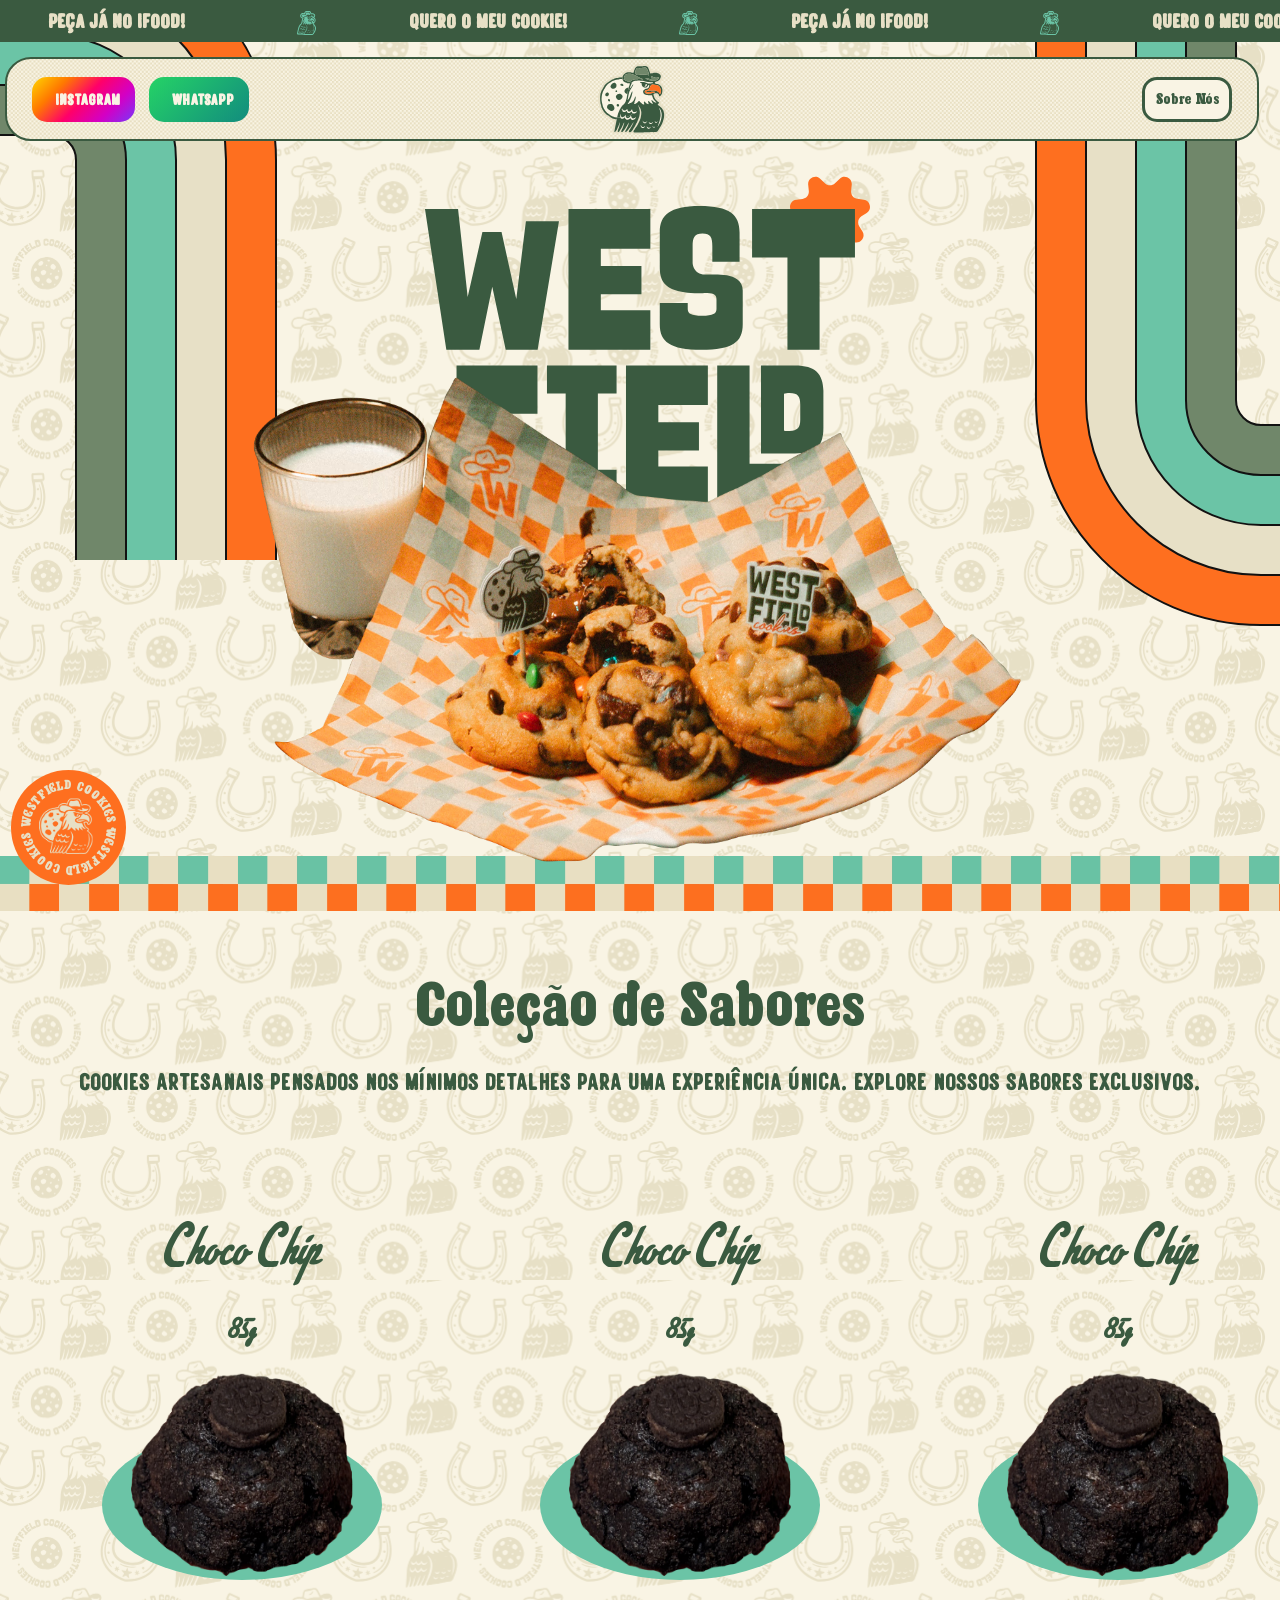
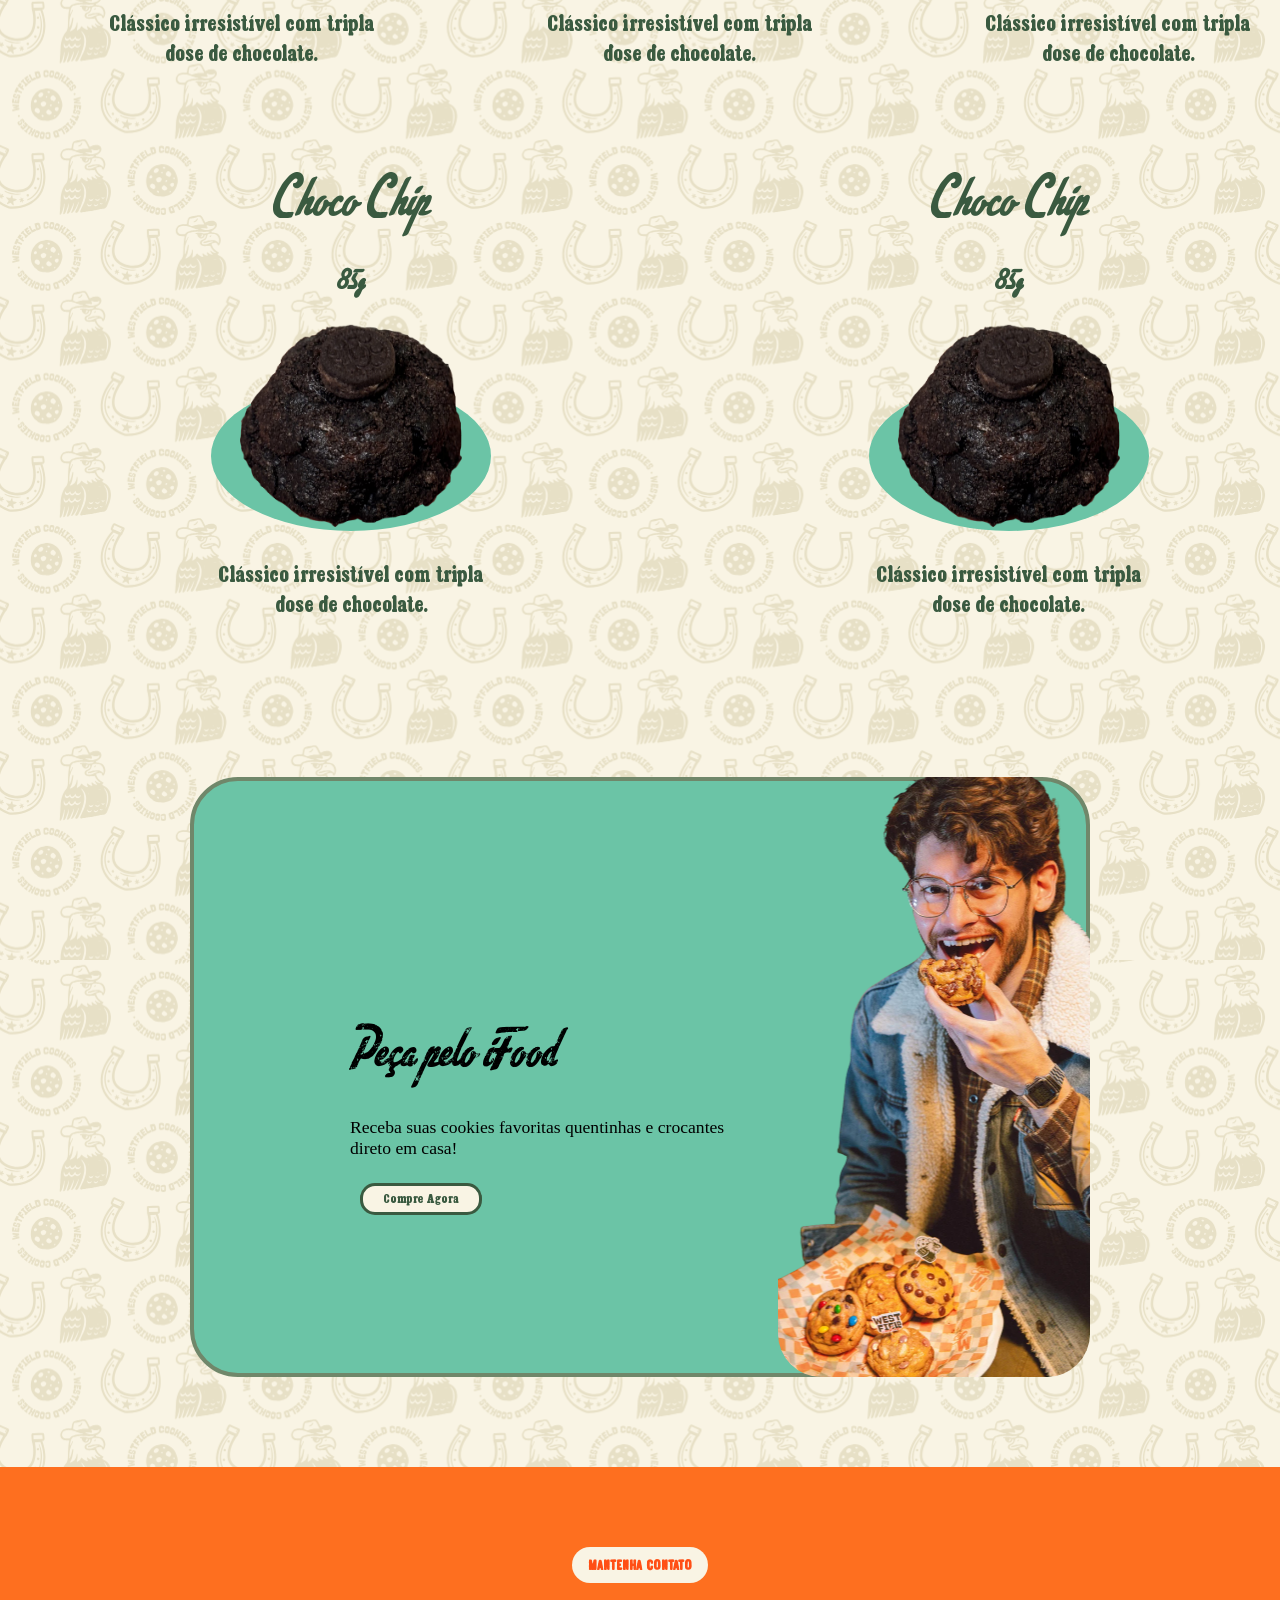
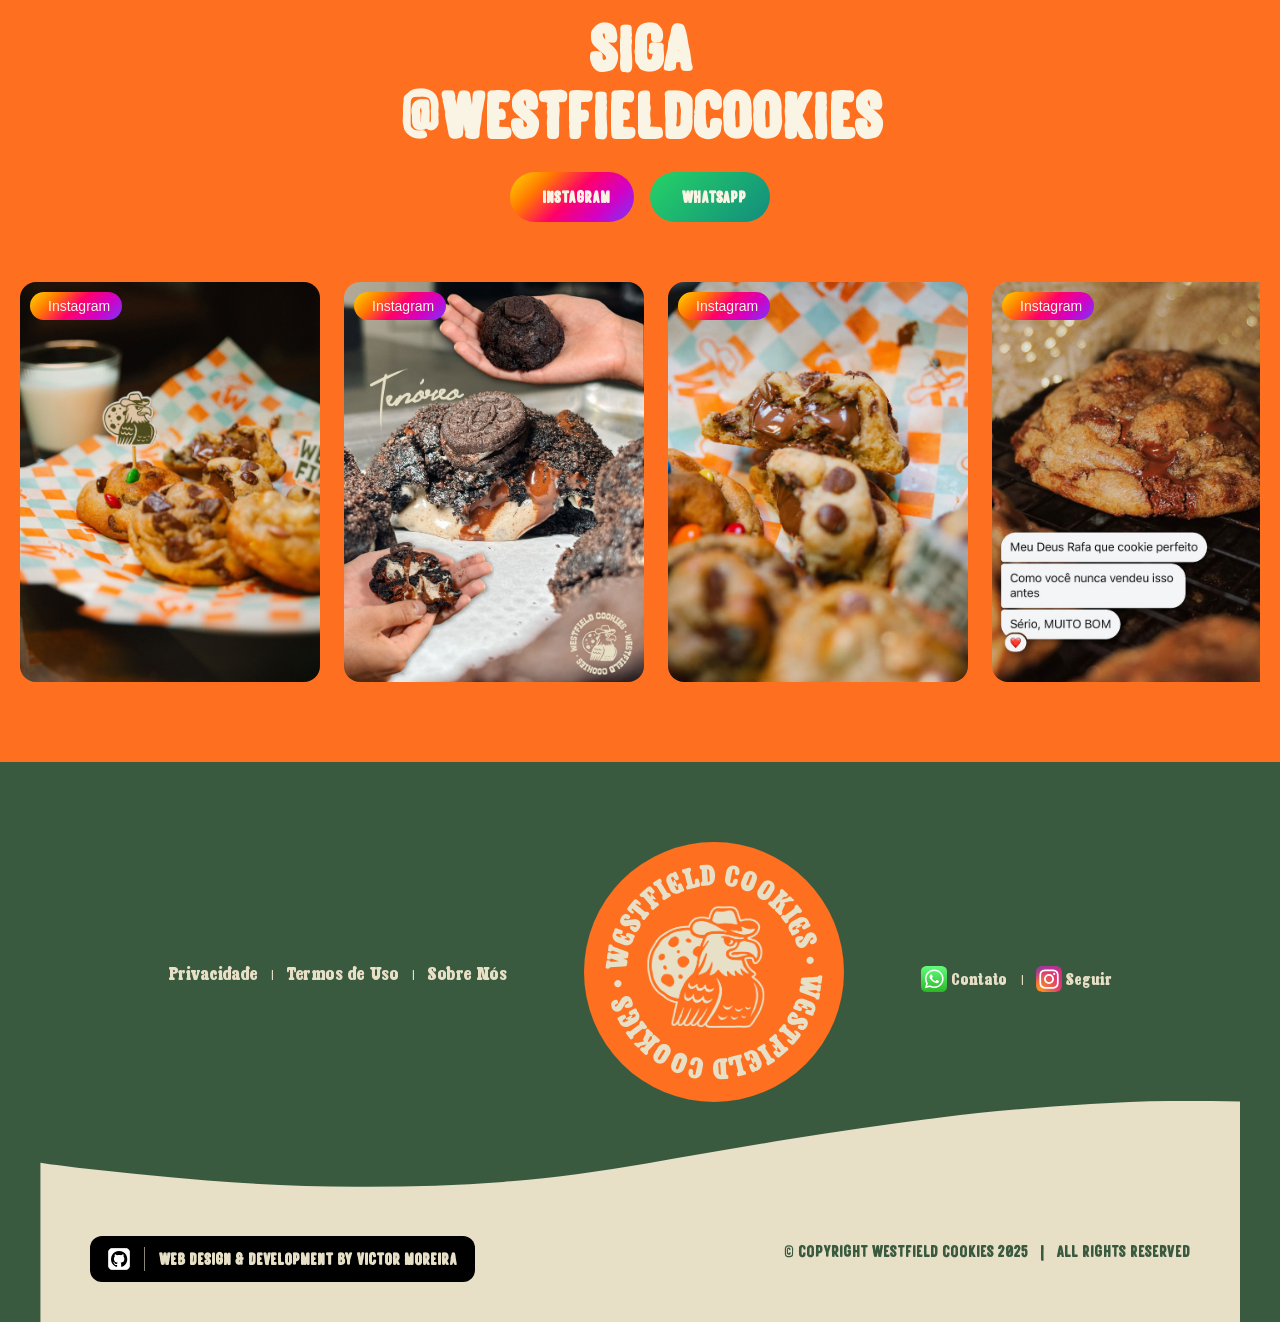
==== commit 90f0ca60: "Responsive improvements fix: remove unintended horizontal spacing on mobile layouts  fix: align navi" ====
--- a/index.html
+++ b/index.html
@@ -99,92 +99,93 @@
     <!-- BANNER DECORATIONS -->
     <div class="pattern-wrapper">
 
-    <!-- BANNER DECORATIONS -->
-    <div class="pattern-decor"></div>
+      <!-- BANNER DECORATIONS -->
+      <div class="pattern-decor"></div>
       
-    <!-- RAINBOW SIDES -->
-    <div class="rainbox-sides">
-
-      <!-- RIGHT SIDE -->
-      <svg xmlns="http://www.w3.org/2000/svg" width="100%" viewBox="0 0 321 626" fill="none" class="rainbow-sides__right">
-
-        <!-- BLACK OUTLINES -->
-        <path d="M26 0V400C26 510.457 115.543 600 226 600H321"
-              stroke="#121212" stroke-width="52"
-              class="black-stroke stroke-anim"></path>
-
-        <path d="M76 0V400C76 482.843 143.157 550 226 550H321"
-              stroke="#121212" stroke-width="52"
-              class="black-stroke stroke-anim"></path>
-
-        <path d="M126 0V400C126 455.228 170.772 500 226 500H321"
-              stroke="#121212" stroke-width="52"
-              class="black-stroke stroke-anim"></path>
-
-        <path d="M176 0V400C176 427.614 198.386 450 226 450H321"
-              stroke="#121212" stroke-width="52"
-              class="black-stroke stroke-anim"></path>
-
-        <!-- RAINBOW COLORS -->
-        <path d="M26 0V400C26 510.457 115.543 600 226 600H321"
-              stroke="#FE6F1F" stroke-width="48"
-              class="rainbow-stroke stroke-anim"></path>
-
-        <path d="M76 0V400C76 482.843 143.157 550 226 550H321"
-              stroke="#E7E0C6" stroke-width="48"
-              class="rainbow-stroke stroke-anim"></path>
-
-        <path d="M126 0V400C126 455.228 170.772 500 226 500H321"
-              stroke="#6BC4A6" stroke-width="48"
-              class="rainbow-stroke stroke-anim"></path>
-
-        <path d="M176 0V400C176 427.614 198.386 450 226 450H321"
-              stroke="#3A5A40" stroke-width="48"
-              class="rainbow-stroke stroke-anim"></path>
-
-      </svg>
-
-      <!-- LEFT SIDE -->
-      <svg xmlns="http://www.w3.org/2000/svg" width="100%" viewBox="0 0 321 626" fill="none" class="rainbow-sides__left">
-
-        <!-- BLACK OUTLINES -->
-        <path d="M26 0V400C26 510.457 115.543 600 226 600H321"
-              stroke="#121212" stroke-width="52"
-              class="black-stroke stroke-anim"></path>
-
-        <path d="M76 0V400C76 482.843 143.157 550 226 550H321"
-              stroke="#121212" stroke-width="52"
-              class="black-stroke stroke-anim"></path>
-
-        <path d="M126 0V400C126 455.228 170.772 500 226 500H321"
-              stroke="#121212" stroke-width="52"
-              class="black-stroke stroke-anim"></path>
-
-        <path d="M176 0V400C176 427.614 198.386 450 226 450H321"
-              stroke="#121212" stroke-width="52"
-              class="black-stroke stroke-anim"></path>
-
-        <!-- RAINBOW COLORS -->
-        <path d="M26 0V400C26 510.457 115.543 600 226 600H321"
-              stroke="#fE6F1F" stroke-width="48"
-              class="rainbow-stroke stroke-anim"></path>
-
-        <path d="M76 0V400C76 482.843 143.157 550 226 550H321"
-              stroke="#E7E0C6" stroke-width="48"
-              class="rainbow-stroke stroke-anim"></path>
-
-        <path d="M126 0V400C126 455.228 170.772 500 226 500H321"
-              stroke="#6BC4A6" stroke-width="48"
-              class="rainbow-stroke stroke-anim"></path>
-
-        <path d="M176 0V400C176 427.614 198.386 450 226 450H321"
-              stroke="#3A5A40" stroke-width="48"
-              class="rainbow-stroke stroke-anim"></path>
-        </svg>
-
-    </div>
-
-</div>
+        <!-- RAINBOW SIDES -->
+        <div class="rainbox-sides">
+
+          <!-- RIGHT SIDE -->
+          <svg xmlns="http://www.w3.org/2000/svg" width="100%" viewBox="0 0 321 626" fill="none" class="rainbow-sides__right">
+
+            <!-- BLACK OUTLINES -->
+            <path d="M26 0V400C26 510.457 115.543 600 226 600H321"
+                  stroke="#121212" stroke-width="52"
+                  class="black-stroke stroke-anim"></path>
+
+            <path d="M76 0V400C76 482.843 143.157 550 226 550H321"
+                  stroke="#121212" stroke-width="52"
+                  class="black-stroke stroke-anim"></path>
+
+            <path d="M126 0V400C126 455.228 170.772 500 226 500H321"
+                  stroke="#121212" stroke-width="52"
+                  class="black-stroke stroke-anim"></path>
+
+            <path d="M176 0V400C176 427.614 198.386 450 226 450H321"
+                  stroke="#121212" stroke-width="52"
+                  class="black-stroke stroke-anim"></path>
+
+            <!-- RAINBOW COLORS -->
+            <path d="M26 0V400C26 510.457 115.543 600 226 600H321"
+                  stroke="#FE6F1F" stroke-width="48"
+                  class="rainbow-stroke stroke-anim"></path>
+
+            <path d="M76 0V400C76 482.843 143.157 550 226 550H321"
+                  stroke="#E7E0C6" stroke-width="48"
+                  class="rainbow-stroke stroke-anim"></path>
+
+            <path d="M126 0V400C126 455.228 170.772 500 226 500H321"
+                  stroke="#6BC4A6" stroke-width="48"
+                  class="rainbow-stroke stroke-anim"></path>
+
+            <path d="M176 0V400C176 427.614 198.386 450 226 450H321"
+                  stroke="#70876A" stroke-width="48"
+                  class="rainbow-stroke stroke-anim"></path>
+
+          </svg>
+
+          <!-- LEFT SIDE -->
+          <svg xmlns="http://www.w3.org/2000/svg" width="100%" viewBox="0 0 321 626" fill="none" class="rainbow-sides__left">
+
+            <!-- BLACK OUTLINES -->
+            <path d="M26 0V400C26 510.457 115.543 600 226 600H321"
+                  stroke="#121212" stroke-width="52"
+                  class="black-stroke stroke-anim"></path>
+
+            <path d="M76 0V400C76 482.843 143.157 550 226 550H321"
+                  stroke="#121212" stroke-width="52"
+                  class="black-stroke stroke-anim"></path>
+
+            <path d="M126 0V400C126 455.228 170.772 500 226 500H321"
+                  stroke="#121212" stroke-width="52"
+                  class="black-stroke stroke-anim"></path>
+
+            <path d="M176 0V400C176 427.614 198.386 450 226 450H321"
+                  stroke="#121212" stroke-width="52"
+                  class="black-stroke stroke-anim"></path>
+
+            <!-- RAINBOW COLORS -->
+            <path d="M26 0V400C26 510.457 115.543 600 226 600H321"
+                  stroke="#fE6F1F" stroke-width="48"
+                  class="rainbow-stroke stroke-anim"></path>
+
+            <path d="M76 0V400C76 482.843 143.157 550 226 550H321"
+                  stroke="#E7E0C6" stroke-width="48"
+                  class="rainbow-stroke stroke-anim"></path>
+
+            <path d="M126 0V400C126 455.228 170.772 500 226 500H321"
+                  stroke="#6BC4A6" stroke-width="48"
+                  class="rainbow-stroke stroke-anim"></path>
+
+            <path d="M176 0V400C176 427.614 198.386 450 226 450H321"
+                  stroke="#70876A" stroke-width="48"
+                  class="rainbow-stroke stroke-anim"></path>
+          </svg>
+        </div>
+
+      </div>
+
+    </div>
 
 <!---------------------------- FLAVORS -------------------------->
     <div class="flavors">
--- a/resources/css/style.css
+++ b/resources/css/style.css
@@ -105,13 +105,20 @@
 /* 2. BASE STYLES AND VARIABLES              */
 /* ========================================= */
 
+/* 1. Structure & Reset */
+html, body {
+    width: 100%;
+    overflow-x: hidden; /* Prevents horizontal scrollbar */
+    margin: 0;
+    padding: 0;
+}
+
+/* 2. Visuals & Typography */
 body {
     font-family: "Westroon";
     background-image: url("../img/pattern-5.5-sem-fundo-4000px-4000px.svg");
     background-size: contain;
     background-repeat: repeat;
-    margin: 0;
-    padding: 0;
 }
 
 /* Custom Properties for smooth animations */
@@ -180,22 +187,29 @@
 
 /* --- Navigation Bar (Desktop Default) --- */
 .nav-section {
-  display: grid;
-  grid-template-columns: auto 1fr auto;
-  align-items: center;
-
+  max-width: 1200px; /* Max size for default screen */
   height: 80px;
-  padding: 0 20px;
-  margin: 15px auto 0;
-
   background-color: #f9f4e4;
   background-image: url("../img/pattern-3.2.svg");
   border: 2px solid #3a5a40;
   border-radius: 26px;
-
-  max-width: 1400px;
+  font-size: 1.2rem;
+  display: flex;
+  align-items: center;
+  justify-content: space-between;   /* LEFT - CENTER - RIGHT layout */
+  padding: 0 25px;
+  /* Updated margin: Increased top margin (25px) for space after ticker, 
+     'auto' for center alignment (creates equal side spacing), 
+     and 15px bottom margin for separation from main content. */
+  margin: 15px 5px;
   position: relative;
-  z-index: 100;
+  z-index: 100; 
+}
+
+/* Hide the mobile menu elements on desktop screens. */
+.hamburger, 
+.nav-menu {
+  display: none;
 }
 
 /* LEFT */
@@ -215,16 +229,16 @@
   display: flex;
   gap: 14px;
   align-items: center;
-}
-
-/* Right Side Buttons (Ensure Flex container and positioning) */
+  z-index: 100;
+}
+
+/* Right Side Buttons */
 .nav-buttons-right {
   display: flex;
+  gap: 14px;
   align-items: center;
-  gap: 14px;
-  margin-left: auto; /* THIS pushes it fully right */
-}
-
+  z-index: 100;
+}
 
 /* Instagram gradient label */
 .insta-btn-nav {
@@ -277,8 +291,11 @@
   display: flex;
   align-items: center;
   justify-content: center;
-  margin-right: 0; /* Removes the previous margin that prevented centering */
-  z-index: 101; /* New: Ensures logo is on top of other nav elements */
+  position: absolute; 
+  left: 50%;
+  transform: translateX(-50%); 
+  margin-right: 0;
+  z-index: 101;
 }
 
 .logo img {
@@ -414,8 +431,8 @@
 
 .rainbox-sides {
   position: absolute;
-  top: 0;
-  left: 0;
+  top: 0px;
+  left: 0px;
   width: 100%;
   height: 100%;
   pointer-events: none;
@@ -1219,34 +1236,42 @@
 @media (max-width: 1024px) {
     
     /* 1. Navigation Container */
+    /* Switch grid → flex */
     .nav-section {
-        justify-content: space-between; /* Keep Logo Left/Center and Hamburger Right */
-        padding: 0 20px;
+      max-width: none;      /* important */
+      width: 100%;
+      margin: 8px 0;        /* remove side gaps */
+      display: flex;
+      align-items: center;
+      justify-content: space-between;
+      padding: 0px 25px;
+      position: relative;
+      border-radius: 26px 26px; /* optional: tighter feel */
+      padding: 0 16px; /* mobile-safe padding */
     }
 
     /* 2. Logo Positioning */
-    .logo {
-        position: static;
-        transform: none;
-        margin: 0;
-        z-index: 20;
+    .nav-logo {
+      position: absolute;
+      left: 50%;
+      transform: translateX(-50%);
     }
 
     /* 3. Hamburger Menu Icon */
     .hamburger {
-        display: flex;
-        flex-direction: column;
-        gap: 6px;
-        cursor: pointer;
-        z-index: 2000;
+      display: flex;
+      flex-direction: column;
+      gap: 6px;
+      cursor: pointer;
+      z-index: 2000;
     }
 
     .hamburger .bar {
-        width: 28px;
-        height: 3px;
-        background-color: #3a5a40;
-        border-radius: 4px;
-        transition: 0.3s ease;
+      width: 28px;
+      height: 3px;
+      background-color: #3a5a40;
+      border-radius: 4px;
+      transition: 0.3s ease;
     }
 
     /* Hamburger Animation */
@@ -1256,49 +1281,46 @@
 
     /* 4. The Dropdown Menu (Hidden by default) */
     .nav-menu {
-        position: absolute;
-        top: 100%; /* Push it right below the nav bar */
-        left: 0;
-        width: 100%;
-        background-color: #f9f4e4; 
-        background-image: url("../img/pattern-3.2.svg");
-        border: 2px solid #3a5a40;
-        border-top: none; 
-        border-radius: 0 0 26px 26px; 
-        
-        /* Flexbox for vertical layout */
-        display: flex;
-        flex-direction: column;
-        align-items: center;
-        gap: 20px;
-        padding: 30px 0;
-        
-        /* Animation: Clip Path Hiding */
-        clip-path: circle(0% at 100% 0%); 
-        -webkit-clip-path: circle(0% at 100% 0%);
-        transition: clip-path 0.5s ease-in-out;
-        pointer-events: none; /* Can't click when hidden */
-        z-index: 1500;
-    }
-
-    .hamburger, 
-    .nav-menu {
-      display: none !important; /* Use !important to override any defaults */
-    }
-
-    /* Show Menu when Active */
+      color: #f9f4e4; /* Light text color for contrast on dark background */
+      font-size: 1.5rem;
+      text-decoration: none;
+      text-align: center;
+      display: flex; /* Override display: none from desktop style */
+      position: absolute; /* Position relative to .nav-section */
+      top: 90px; /* 80px (nav height) + 10px (space) = 90px */
+      left: 0;
+      width: 100%;
+      max-height: calc(100vh - 90px); /* Ensures menu doesn't overflow viewport */
+      overflow-y: auto; 
+      background-color: #3a5a40; /* Choose a contrasting background color */
+      flex-direction: column;
+      align-items: center; /* Center the links */
+      padding: 20px 25px;
+      box-sizing: border-box;
+      transform: translateY(-20px);
+      transition: transform 0.3s ease-in-out;
+      opacity: 0;
+      pointer-events: none;
+      z-index: 1000;
+      /* Remove border-radius on sides to look flush with viewport */
+      border-radius: 0; 
+    }
+
+    /* SHOW MENU WHEN ACTIVE */
     .nav-menu.active {
-        clip-path: circle(150% at 100% 0%); 
-        pointer-events: all;
-    }
-
-    /* Make sure the buttons INSIDE the menu are visible */
+      opacity: 1;
+      pointer-events: auto;
+      transform: translateY(0);
+    }
+
+    .hamburger {
+      display: flex;
+    }
+
+    /* Hide desktop nav groups */
     .nav-buttons-left,
     .nav-buttons-right {
-      display: flex; 
-      align-items: center;
-      gap: 14px;
-      z-index: 100;
+      display: none;
     }
     
     .insta-btn-nav, .whats-btn-nav, .nav-button {
@@ -1311,14 +1333,33 @@
         height: 50px; 
         width: 90px;
     }
+
+    /* Remove button styling/background for clean links */
+    .nav-menu .nav-button {
+      background: none;
+      border: none;
+      color: inherit;
+      font-size: inherit;
+      padding: 0;
+      cursor: pointer;
+    }
+
+    .nav-menu .insta-btn-nav,
+    .nav-menu .whats-btn-nav {
+      background: none; /* Remove desktop button backgrounds */
+      border: none;
+      color: inherit;
+      font-weight: bold;
+    }
     
     /* General Tablet Adjustments */
+
     .banner {
-        height: auto;
-        padding-top: 100px;
-        padding-bottom: 50px;
-        overflow: hidden;
-    }
+      height: auto;
+      padding-top: 30px;
+      padding-bottom: 40px;
+    }
+    
     .plate { width: 80%; top: 100px; }
 }
 
@@ -1327,7 +1368,7 @@
     /* Adjust Banner and Content for smaller screens */
     .banner {
         height: auto;
-        padding-top: 40px;
+        padding-top: 20px;
     }
 
     .banner-img {
@@ -1336,18 +1377,18 @@
         height: 600px;
     }
     
-    .logo-banner { width: 100%; max-width: 600px; height: auto; }
+    .logo-banner { width: 90%; max-width: 400px; height: auto; }
     
     .plate {
-        width: 110%;
+        width: 120%;
         max-width: 900px;
         height: auto;
-        top: 170px;
+        top: 410px;
         left: 50%;
         transform: translateX(-50%);
     }
 
-    .adesivo { right: 10px; top: -10px; width: 60px; height: 60px; }
+    .adesivo { right: 10px; top: 155px; width: 60px; height: 60px; }
 
     .rainbow-sides__left {
       width: 12em;
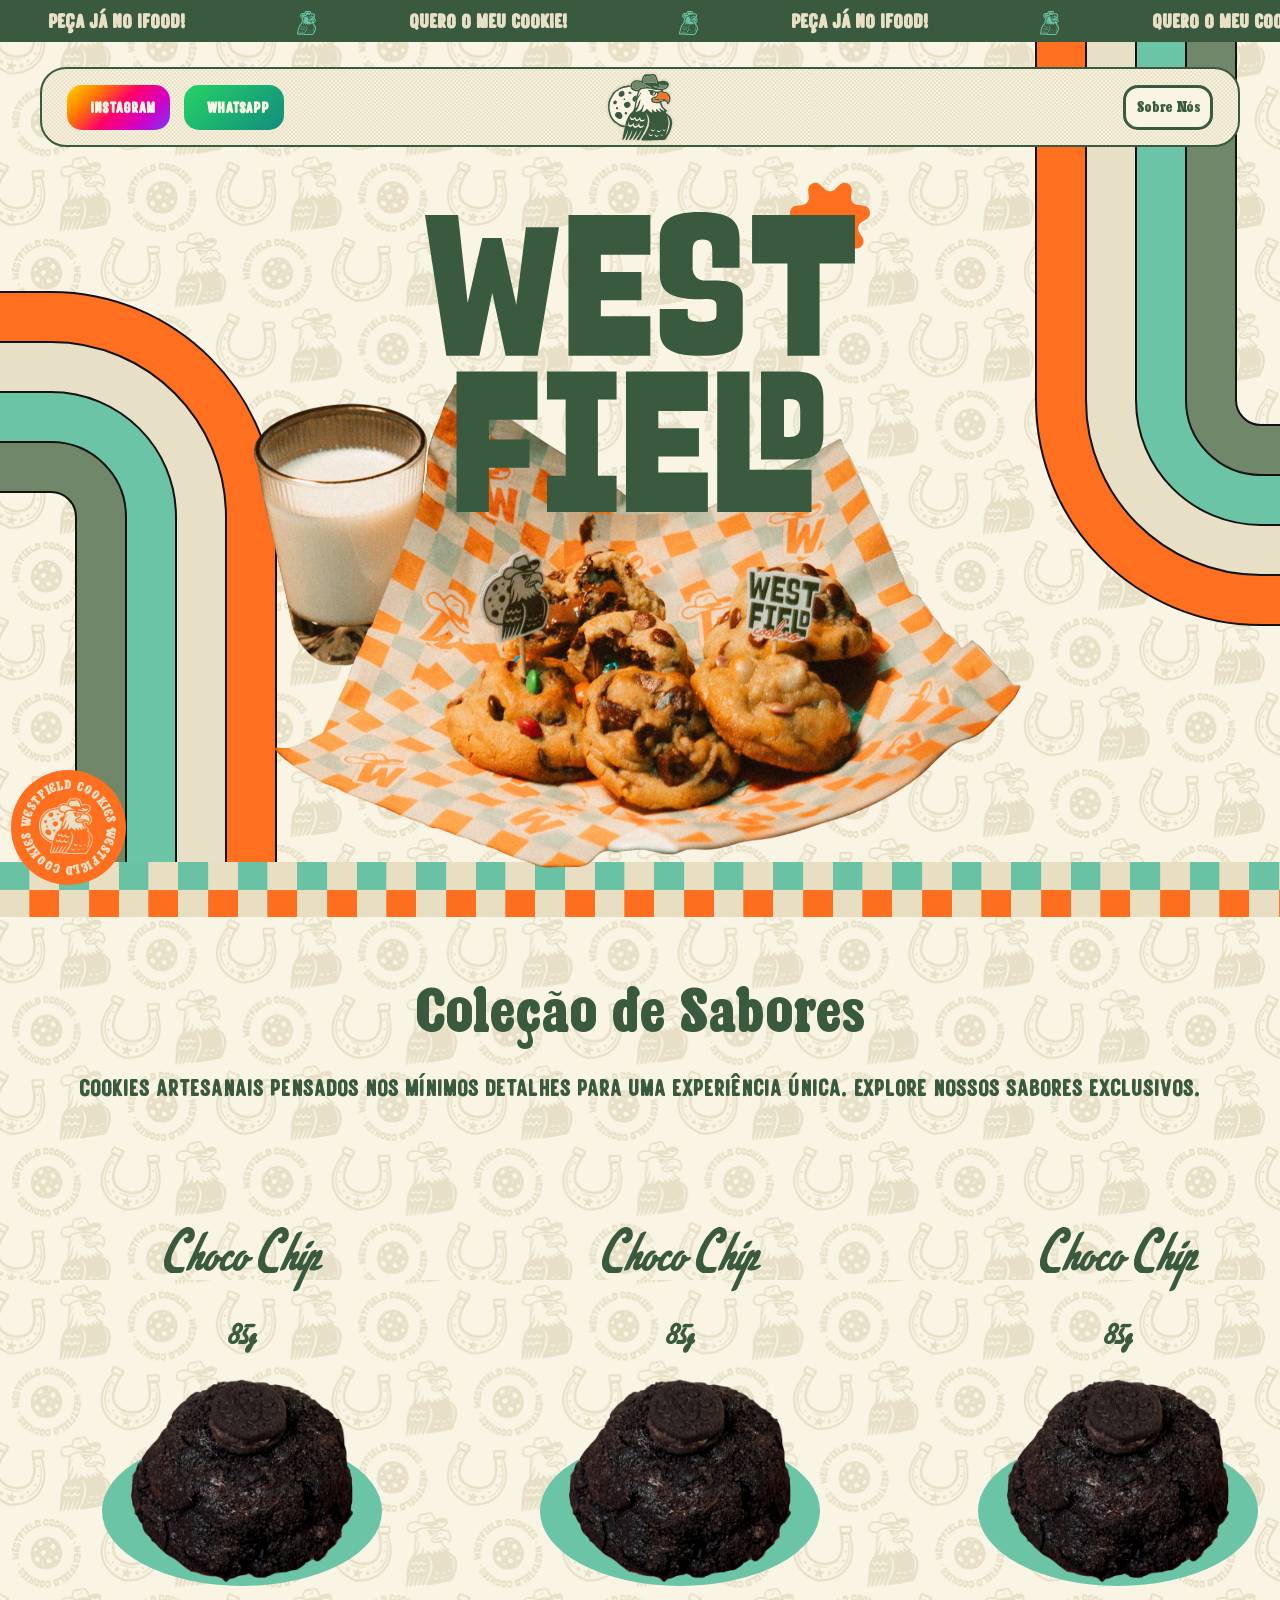
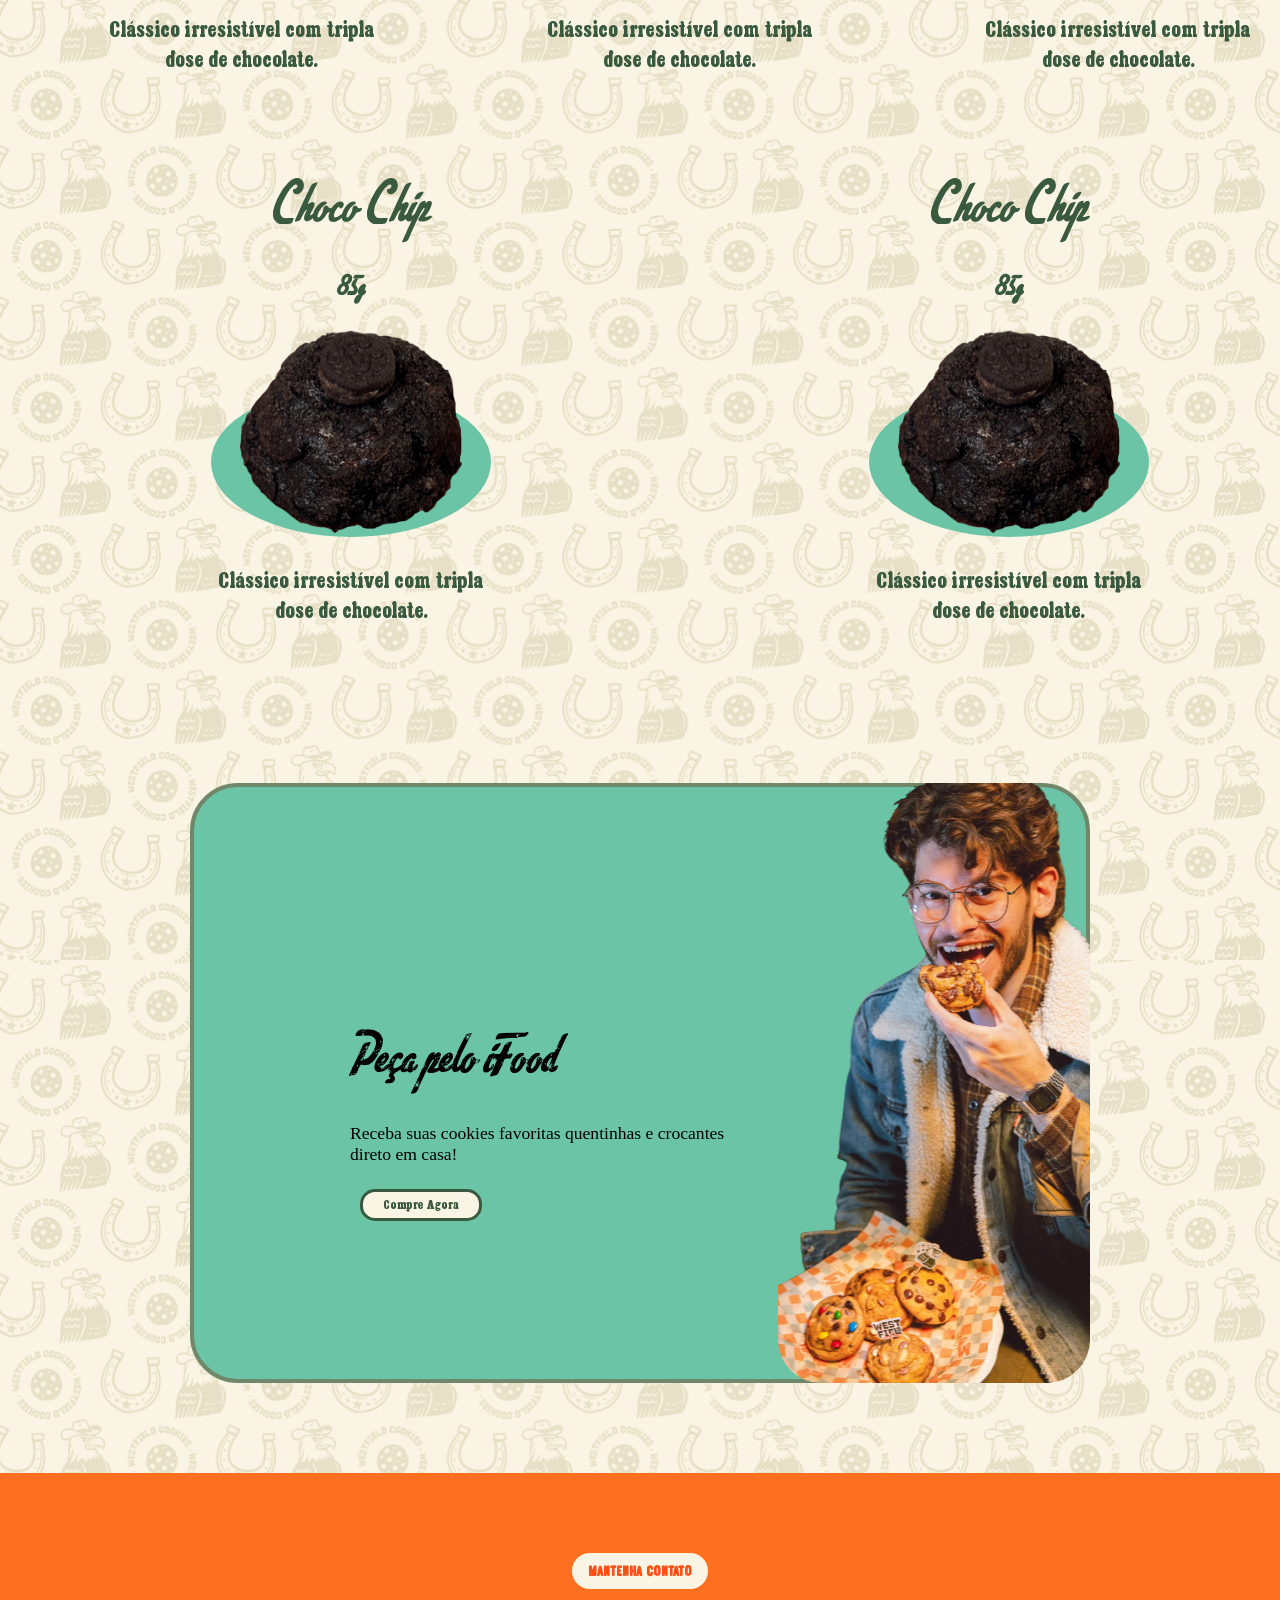
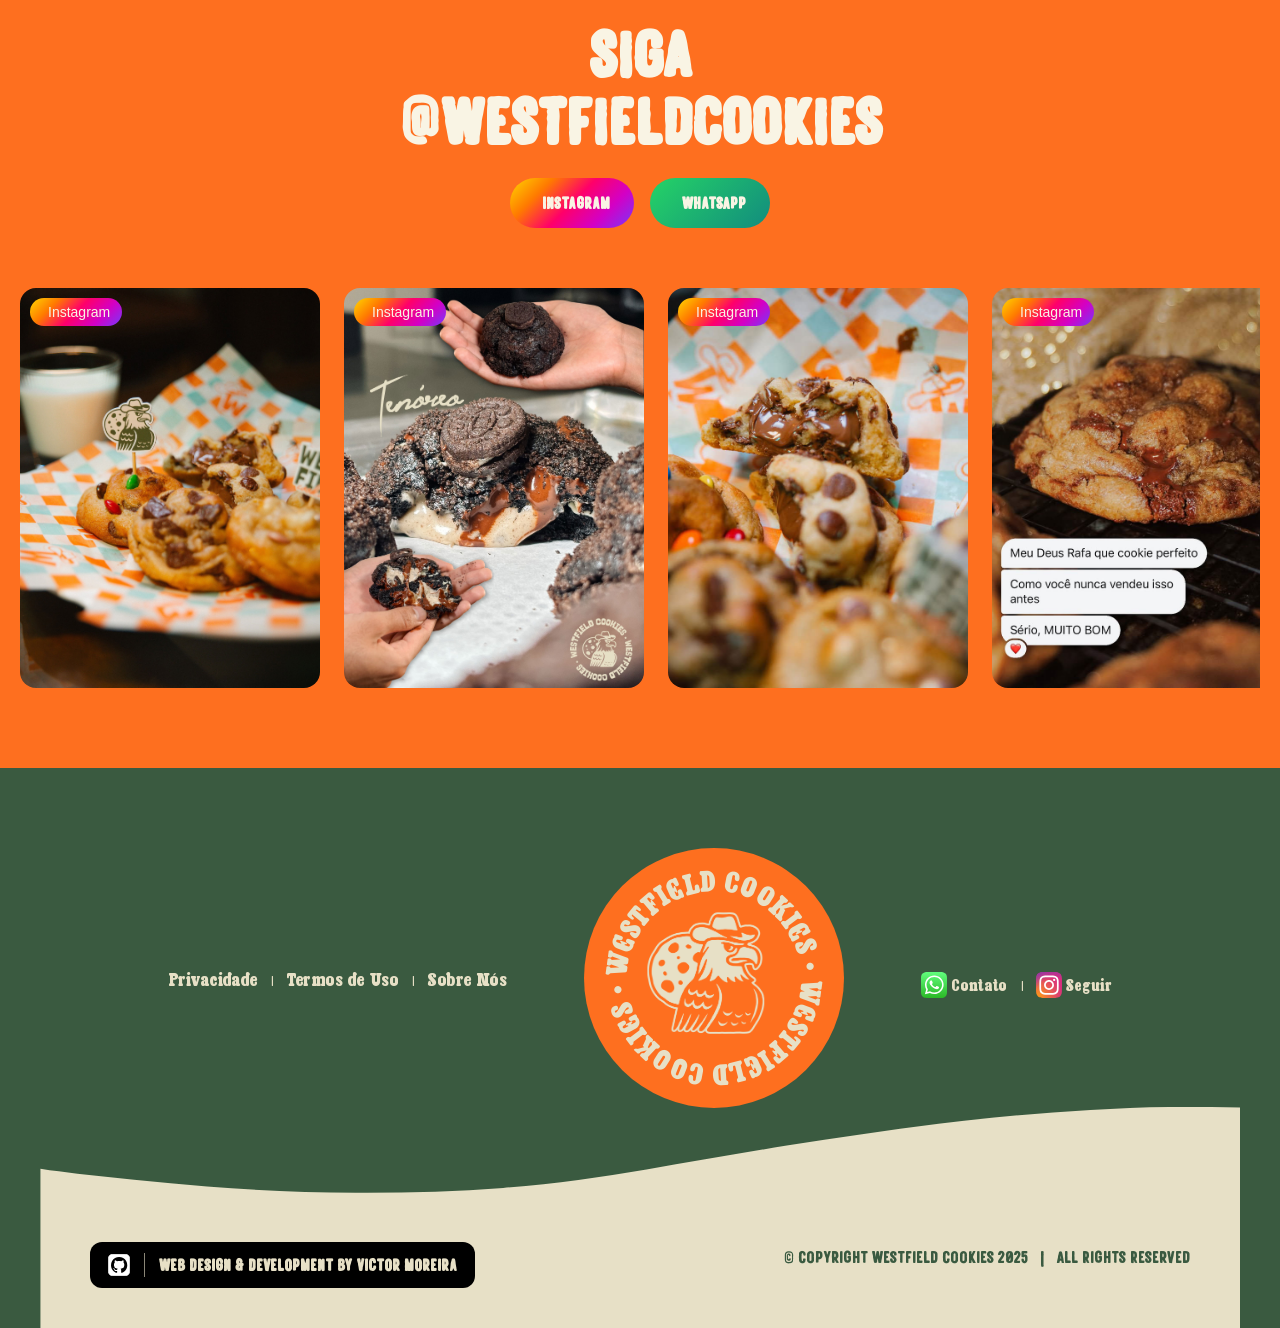
==== commit cd4f4dcf: "Layout & decor refinements fix: correct nav bar alignment so it no longer sticks to the left  update" ====
--- a/index.html
+++ b/index.html
@@ -99,14 +99,8 @@
     <!-- BANNER DECORATIONS -->
     <div class="pattern-wrapper">
 
-      <!-- BANNER DECORATIONS -->
-      <div class="pattern-decor"></div>
-      
-        <!-- RAINBOW SIDES -->
-        <div class="rainbox-sides">
-
-          <!-- RIGHT SIDE -->
-          <svg xmlns="http://www.w3.org/2000/svg" width="100%" viewBox="0 0 321 626" fill="none" class="rainbow-sides__right">
+      <!-- RIGHT SIDE -->
+          <svg xmlns="http://www.w3.org/2000/svg" width="100%" viewBox="0 0 321 626" fill="none" class="rainbow-side__right">
 
             <!-- BLACK OUTLINES -->
             <path d="M26 0V400C26 510.457 115.543 600 226 600H321"
@@ -144,8 +138,14 @@
 
           </svg>
 
+      <!-- BANNER DECORATIONS -->
+      <div class="pattern-decor">
+      
+        <!-- RAINBOW SIDES -->
+        <div class="rainbox-left">
+
           <!-- LEFT SIDE -->
-          <svg xmlns="http://www.w3.org/2000/svg" width="100%" viewBox="0 0 321 626" fill="none" class="rainbow-sides__left">
+          <svg xmlns="http://www.w3.org/2000/svg" width="100%" viewBox="0 0 321 626" fill="none" class="rainbow-side__left">
 
             <!-- BLACK OUTLINES -->
             <path d="M26 0V400C26 510.457 115.543 600 226 600H321"
--- a/resources/css/style.css
+++ b/resources/css/style.css
@@ -187,6 +187,7 @@
 
 /* --- Navigation Bar (Desktop Default) --- */
 .nav-section {
+  width: 100%;
   max-width: 1200px; /* Max size for default screen */
   height: 80px;
   background-color: #f9f4e4;
@@ -201,7 +202,8 @@
   /* Updated margin: Increased top margin (25px) for space after ticker, 
      'auto' for center alignment (creates equal side spacing), 
      and 15px bottom margin for separation from main content. */
-  margin: 15px 5px;
+  margin: 25px auto 15px;
+  box-sizing: border-box;
   position: relative;
   z-index: 100; 
 }
@@ -370,7 +372,7 @@
     position: relative;
     width: 600px;
     height: 300px;
-    z-index: 1;
+    z-index: 5;
 }
 
 .adesivo {
@@ -429,9 +431,8 @@
     will-change: stroke-dashoffset;
 }
 
-.rainbox-sides {
+.rainbox-left {
   position: absolute;
-  top: 0px;
   left: 0px;
   width: 100%;
   height: 100%;
@@ -439,19 +440,23 @@
   z-index: -1;
 }
 
-.rainbow-sides__left {
+.rainbow-side__left {
   width: 20.0625em;
   position: absolute;
-  bottom: 21.28em;
+  bottom: 0px;
   left: -2.75em;
   transform: scale(-1);
 }
 
-.rainbow-sides__right {
-  width: 20.0625em;
-  position: absolute;
+.rainbow-side__right {
+  position: fixed;
   top: 0;
   right: -4.75em;
+
+  width: 20.0625em;
+
+  pointer-events: none;
+  z-index: 0; /* behind content, above background */
 }
 
 .pattern-decor {
@@ -1240,11 +1245,11 @@
     .nav-section {
       max-width: none;      /* important */
       width: 100%;
-      margin: 8px 0;        /* remove side gaps */
+      margin: 8px 20px;        /* remove side gaps */
       display: flex;
       align-items: center;
       justify-content: space-between;
-      padding: 0px 25px;
+      padding: 0px 16px;
       position: relative;
       border-radius: 26px 26px; /* optional: tighter feel */
       padding: 0 16px; /* mobile-safe padding */
@@ -1367,44 +1372,74 @@
 @media (max-width: 768px) {
     /* Adjust Banner and Content for smaller screens */
     .banner {
-        height: auto;
-        padding-top: 20px;
+        height: auto;        /* Allow height to adjust to content */
+        min-height: 400px;   /* Minimum height for mobile */
+        padding-top: 50px;   /* Give it some breathing room */
+        position: relative;  /* Ensure absolute children position relative to this */
+        overflow: hidden;    /* Prevents horizontal scrolling if sticker pokes out */
     }
 
     .banner-img {
         width: 100%;
         max-width: 800px;
         height: 600px;
+        top: -120px;
     }
     
-    .logo-banner { width: 90%; max-width: 400px; height: auto; }
+    .logo-banner {
+        width: 80%;          /* Make logo responsive (80% of screen width) */
+        max-width: 350px;    /* Cap width so it doesn't get too big */
+        height: auto;        /* Maintain aspect ratio */
+        /* The z-index is already 5, so it stays on top */
+    }
     
     .plate {
-        width: 120%;
-        max-width: 900px;
+        width: 110%;
+        max-width: 800px;
         height: auto;
-        top: 410px;
+        top: 399px;
         left: 50%;
         transform: translateX(-50%);
     }
 
-    .adesivo { right: 10px; top: 155px; width: 60px; height: 60px; }
-
-    .rainbow-sides__left {
-      width: 12em;
+    .adesivo {
       position: absolute;
-      bottom: 21.28em;
-      left: 0px;
+      top: 150px;
+      right: 55px;
+
+      transform: translate(35%, -35%); /* pulls it outside + behind */
+      width: 60px;
+      height: 60px;
+
+      /* PINS THE STICKER TO THE CORNER OF THE 80% WIDTH LOGO */
+      /* Since the logo takes up 80%, there is 10% empty space on the right. */
+      /* We position the sticker at that 10% line, then pull it back slightly. */
+      right: 10%; 
+      margin-right: -25px; /* Pulls sticker partially outside the logo edge */
+
+      z-index: 1;
+      animation: spin 15s linear infinite;
+    }
+
+
+    .rainbow-side__left {
+      width: 14em;
+      position: absolute;
+      bottom: 0;
+      left: -2.75em;
       transform: scale(-1);
-
-    }
-
-    .rainbow-sides__right {
-      width: 12em;
-      position: absolute;
+    }
+
+
+    .rainbow-side__right {
+      position: fixed;
       top: 0;
-      right: 0px;
-    }
+      right: -2.75em;
+      width: 13em;
+      pointer-events: none;
+      z-index: 0; /* behind content, above background */
+    }
+
 
     /* Titles */
     .flavors h2 { font-size: 3rem; line-height: 1.1; padding: 0 10px; }
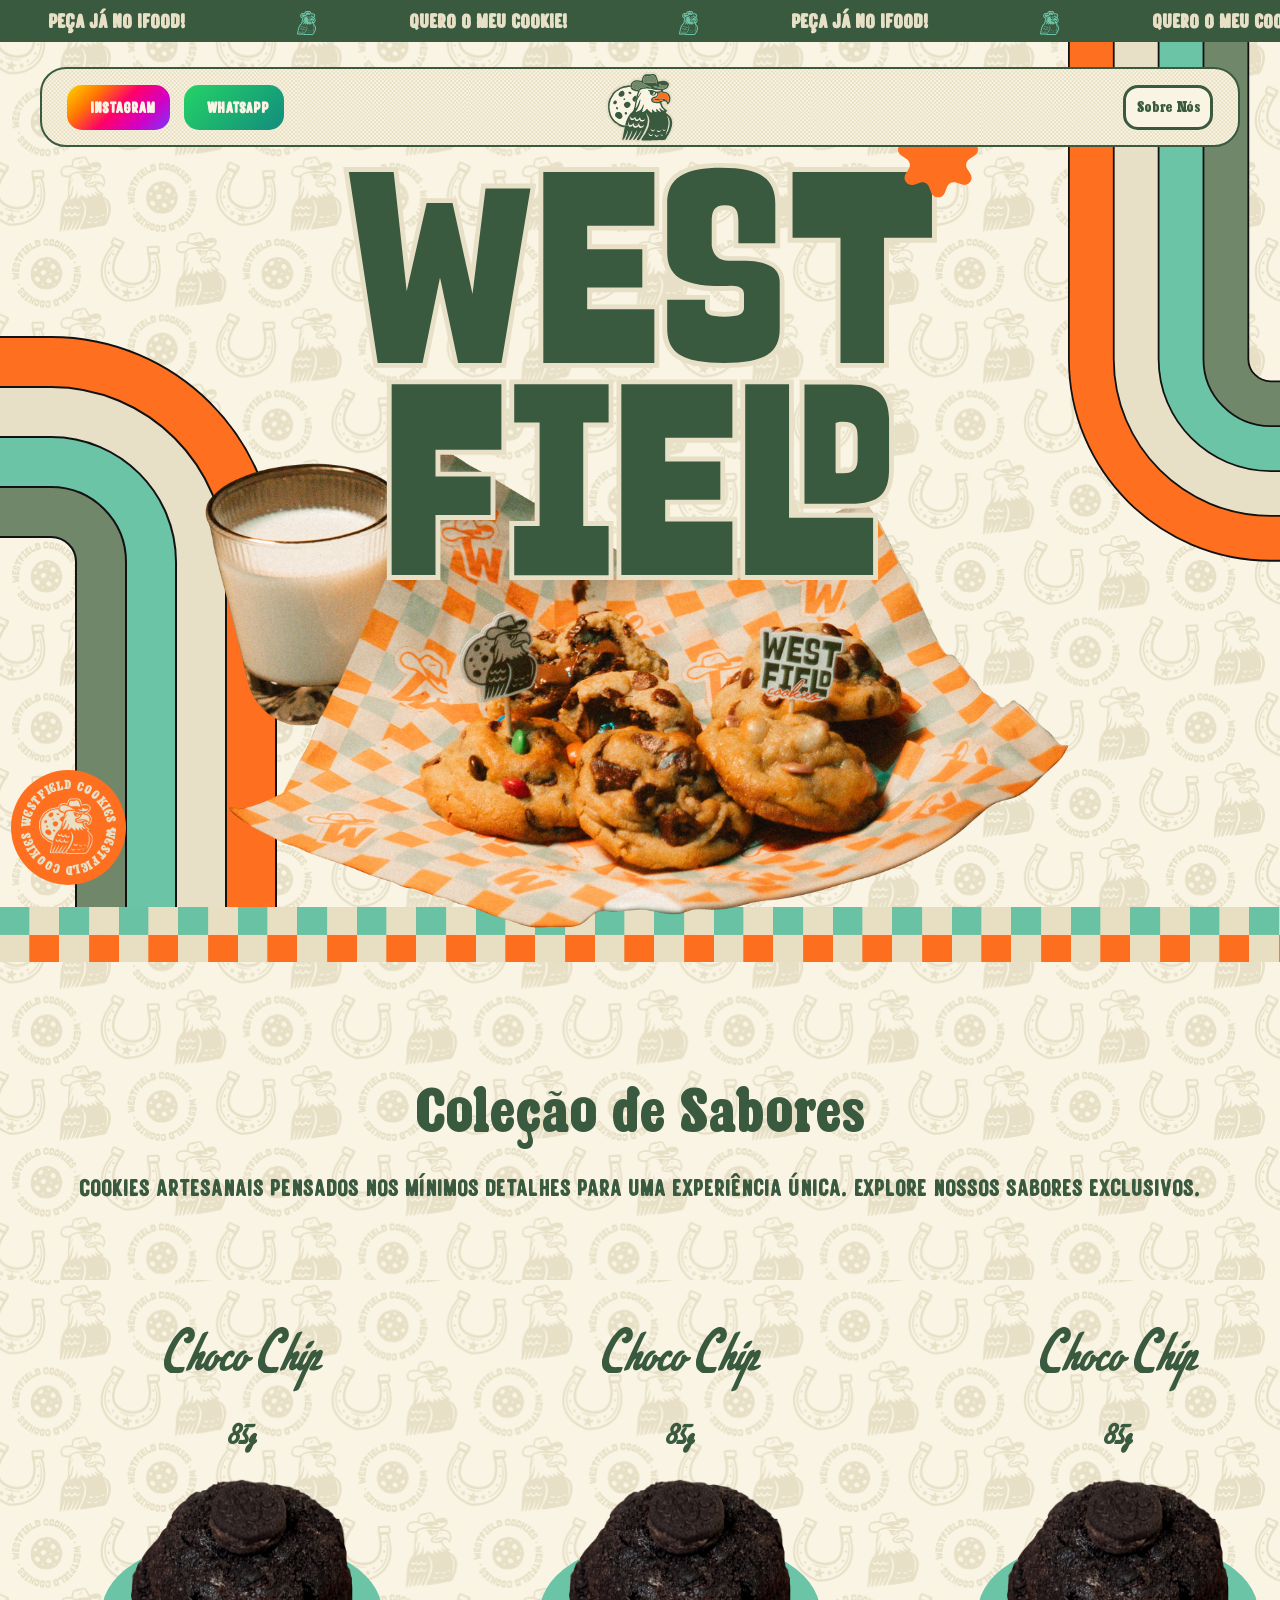
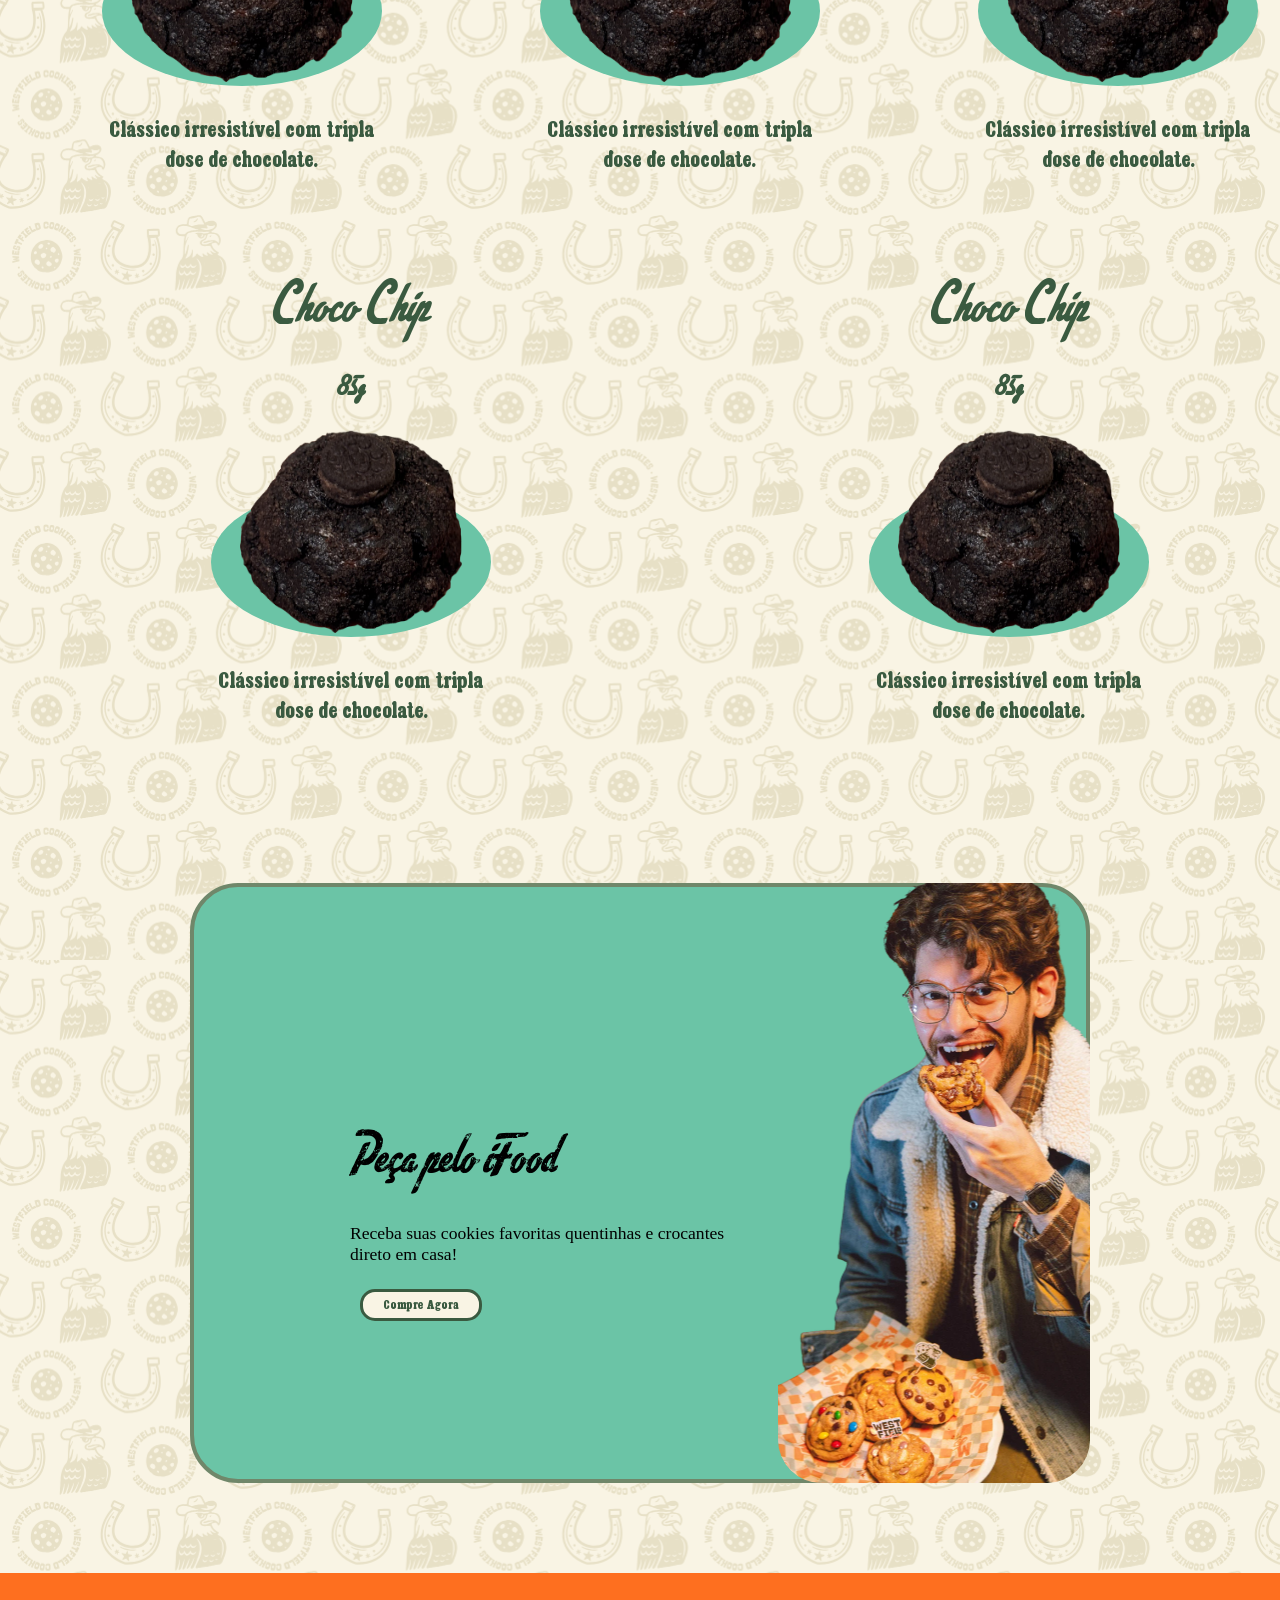
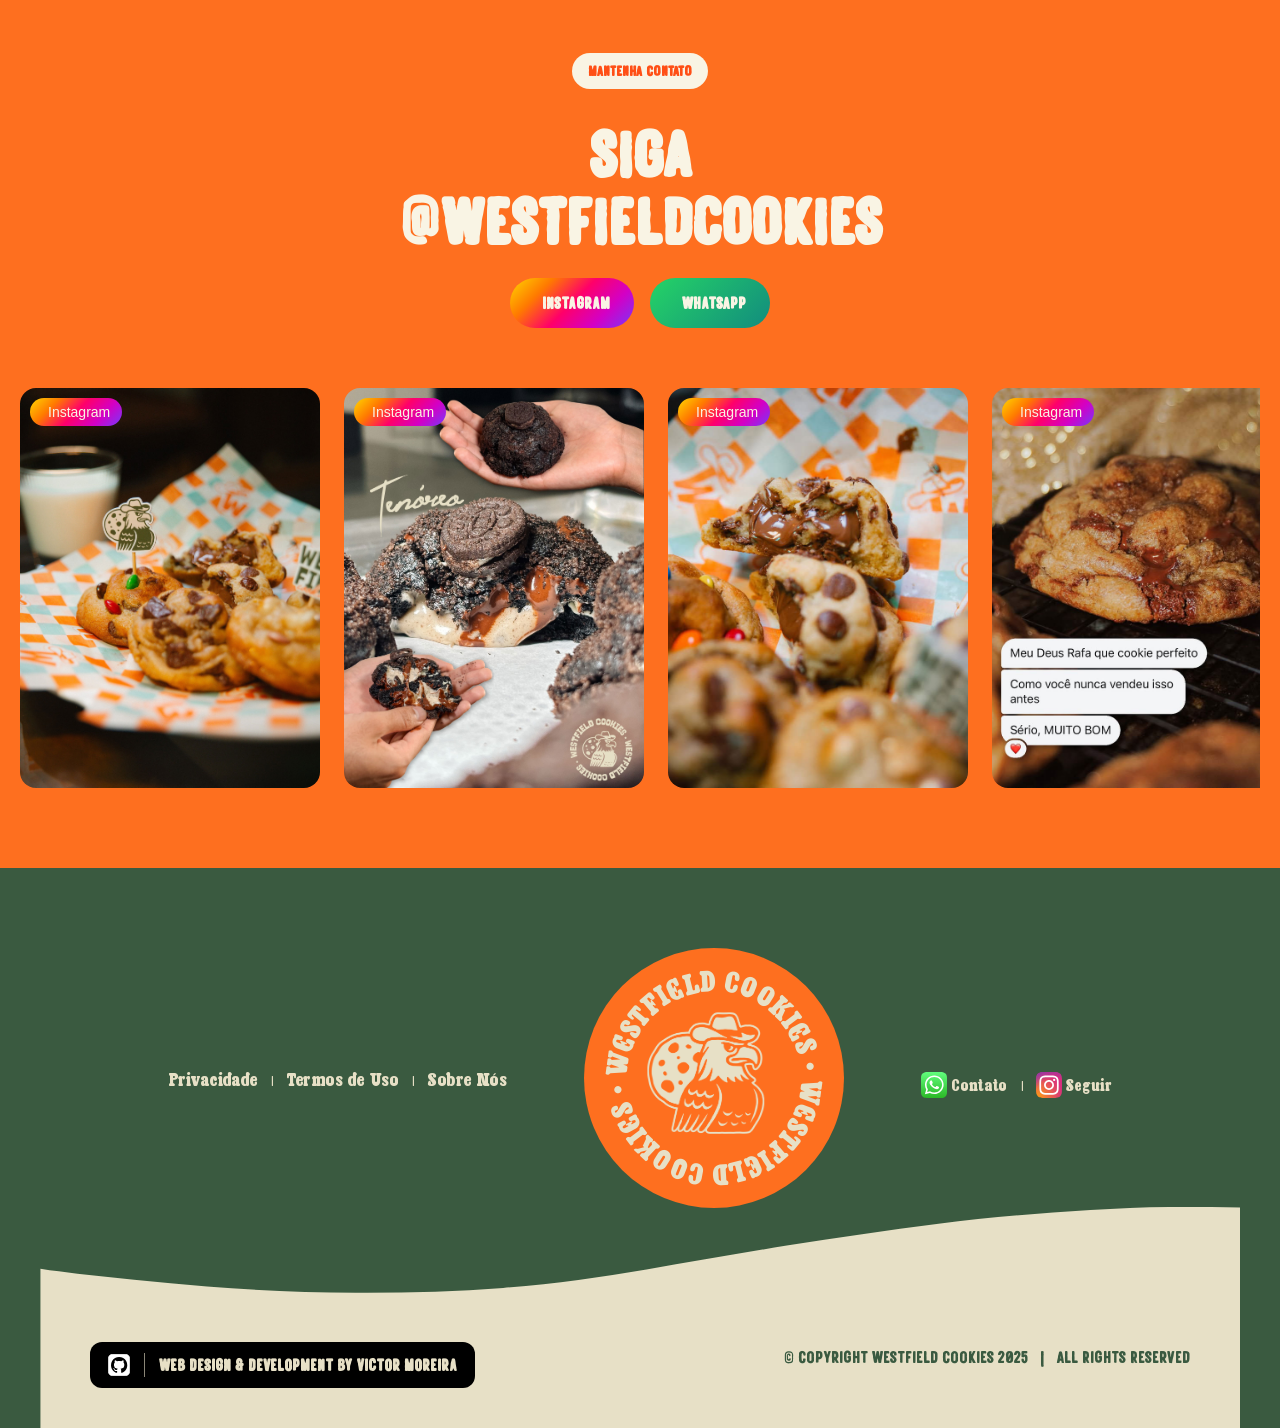
==== commit 0ed27676: "Responsive banner & nav polish fix: prevent nav bar from exceeding viewport width on mobile  fix: co" ====
--- a/index.html
+++ b/index.html
@@ -84,23 +84,8 @@
     <!---------------------------- MAIN CONTENT ---------------------------->
     <!-- BANNER -->
     <div class="banner">
-      <div class="banner-img">
-        <img class="adesivo" src="./resources/img/adesivo-5.svg" alt="adesivo">
-        <img class="logo-banner" src="resources/img/logotipo-4.9.svg" alt="logotipo">
-        <img class="plate" src="./resources/img/cookie-e-leite.avif" alt="plate">
-        <!---
-        <img id="cookie-1" class="cookie" src="./resources/img/Oreo - Transparent Background.svg" alt="Image of cookie">
-        <img id="cookie-2" class="cookie" src="./resources/img/Classic - Transparent Background.svg" alt="Image of cookie">
-        <img id="cookie-3" class="cookie" src="./resources/img/Classic - Transparent Background.svg" alt="Image of cookie">
-        -->
-      </div>
-    </div>
-
-    <!-- BANNER DECORATIONS -->
-    <div class="pattern-wrapper">
-
-      <!-- RIGHT SIDE -->
-          <svg xmlns="http://www.w3.org/2000/svg" width="100%" viewBox="0 0 321 626" fill="none" class="rainbow-side__right">
+            <!-- RIGHT SIDE -->
+      <svg xmlns="http://www.w3.org/2000/svg" width="100%" viewBox="0 0 321 626" fill="none" class="rainbow-side__right">
 
             <!-- BLACK OUTLINES -->
             <path d="M26 0V400C26 510.457 115.543 600 226 600H321"
@@ -136,16 +121,18 @@
                   stroke="#70876A" stroke-width="48"
                   class="rainbow-stroke stroke-anim"></path>
 
-          </svg>
-
+      </svg>
+      <div class="logo-banner">
+        <img src="resources/img/logotipo-6.0.svg" alt="logotipo">
+        <img class="adesivo" src="./resources/img/adesivo-5.svg" alt="adesivo">
+      </div>
+      <img class="plate" src="./resources/img/cookie-e-leite.avif" alt="plate">
       <!-- BANNER DECORATIONS -->
       <div class="pattern-decor">
-      
-        <!-- RAINBOW SIDES -->
+        <!-- RAINBOW LEFT -->
         <div class="rainbox-left">
-
           <!-- LEFT SIDE -->
-          <svg xmlns="http://www.w3.org/2000/svg" width="100%" viewBox="0 0 321 626" fill="none" class="rainbow-side__left">
+          <svg class="rainbow-side__left" xmlns="http://www.w3.org/2000/svg" width="100%" viewBox="0 0 321 626" fill="none">
 
             <!-- BLACK OUTLINES -->
             <path d="M26 0V400C26 510.457 115.543 600 226 600H321"
@@ -182,9 +169,7 @@
                   class="rainbow-stroke stroke-anim"></path>
           </svg>
         </div>
-
       </div>
-
     </div>
 
 <!---------------------------- FLAVORS -------------------------->
--- a/resources/css/style.css
+++ b/resources/css/style.css
@@ -362,45 +362,44 @@
 
 /* --- Banner Section --- */
 .banner {
-    display: flex;
-    justify-content: center;
-    align-items: center;
-    height: 700px;
+    height: 800px; /* Keep fixed height for desktop */
+    position: relative; /* Ensure children are positioned relative to this */
+    overflow: visible; /* IMPORTANT: Allows children to extend outside its bounds */
 }
 
 .logo-banner {
-    position: relative;
-    width: 600px;
-    height: 300px;
-    z-index: 5;
-}
-
-.adesivo {
-    position: absolute;
-    width: 80px;
-    height: 80px;
-    right: 170px;
-    top: -30px;
-    z-index: 1;
-    animation: spin 15s linear infinite;
-}
-
-.banner-img {
-    display: flex;
-    position: relative;
-    width: 800px;
-    height: 600px;
-    justify-content: center;
-    z-index: 10;
+  display: block; /* Make it take up full line for margin auto to work */
+  position: relative;
+  width: 600px;
+  height: 300px;
+  margin: 0 auto;
+  z-index: 5;
 }
 
 .plate {
     width: 900px;
     height: 500px;
+    left: 50%;
+    transform: translateX(-50%);
     position: absolute;
-    top: 170px;
+    top: 280px;
     z-index: 1;
 }
+
+.adesivo {
+  position: absolute;
+  right: -10px;
+  top: -15px;
+
+  transform: translate(35%, -35%);
+  width: clamp(50px, 10vw, 80px);
+  height: auto;
+
+  z-index: 2;
+  animation: spin 15s linear infinite;
+  pointer-events: none;
+}
+
 
 /* Primary Button */
 .button-1 {
@@ -452,9 +451,7 @@
   position: fixed;
   top: 0;
   right: -4.75em;
-
-  width: 20.0625em;
-
+  width: 18em;
   pointer-events: none;
   z-index: 0; /* behind content, above background */
 }
@@ -470,6 +467,7 @@
     display: flex;
     justify-content: center;
     align-items: center;
+    bottom: 0;
 }
 
 /* --- Catalog Section --- */
@@ -1245,7 +1243,7 @@
     .nav-section {
       max-width: none;      /* important */
       width: 100%;
-      margin: 8px 20px;        /* remove side gaps */
+      margin: 8px auto 20px;        /* remove side gaps */
       display: flex;
       align-items: center;
       justify-content: space-between;
@@ -1360,70 +1358,78 @@
     /* General Tablet Adjustments */
 
     .banner {
-      height: auto;
+      height: 550px;
       padding-top: 30px;
       padding-bottom: 40px;
     }
-    
-    .plate { width: 80%; top: 100px; }
+
+    .plate {
+      width: 600px;
+      height: auto;
+      left: 50%;
+      transform: translateX(-50%);
+      position: absolute;
+      top: 290px;
+      z-index: 1;
+    }
 }
 
 /* --- SMALLER MOBILE ADJUSTMENTS (Max 768px) --- */
 @media (max-width: 768px) {
     /* Adjust Banner and Content for smaller screens */
     .banner {
-        height: auto;        /* Allow height to adjust to content */
-        min-height: 400px;   /* Minimum height for mobile */
-        padding-top: 50px;   /* Give it some breathing room */
-        position: relative;  /* Ensure absolute children position relative to this */
-        overflow: hidden;    /* Prevents horizontal scrolling if sticker pokes out */
-    }
-
-    .banner-img {
-        width: 100%;
-        max-width: 800px;
-        height: 600px;
-        top: -120px;
-    }
+        height: 450px;
+        padding-top: 0px;
+        padding-bottom: 0px;
+        position: relative; /* Must have position: relative for pattern-decor to stick */
+        overflow: hidden;
+    }
+    
     
     .logo-banner {
-        width: 80%;          /* Make logo responsive (80% of screen width) */
-        max-width: 350px;    /* Cap width so it doesn't get too big */
-        height: auto;        /* Maintain aspect ratio */
-        /* The z-index is already 5, so it stays on top */
+        position: relative;
+        width: 80%;
+        max-width: 350px;
+        height: auto;
+        top: 20px;
+        margin: 10px auto; /* Centering and small top margin */
+        z-index: 20;
     }
     
     .plate {
-        width: 110%;
-        max-width: 800px;
+        width: 110%;         /* Fits nicely within screen */
+        max-width: 500px;
         height: auto;
-        top: 399px;
+        position: absolute;
+        top: 185px;          /* Moves plate up to overlap/sit under logo */
         left: 50%;
         transform: translateX(-50%);
+        z-index: 15;
     }
 
     .adesivo {
       position: absolute;
-      top: 150px;
-      right: 55px;
-
-      transform: translate(35%, -35%); /* pulls it outside + behind */
-      width: 60px;
-      height: 60px;
-
-      /* PINS THE STICKER TO THE CORNER OF THE 80% WIDTH LOGO */
-      /* Since the logo takes up 80%, there is 10% empty space on the right. */
-      /* We position the sticker at that 10% line, then pull it back slightly. */
-      right: 10%; 
-      margin-right: -25px; /* Pulls sticker partially outside the logo edge */
-
-      z-index: 1;
+      right: -10px;
+      top: -15px;
+
+      transform: translate(35%, -35%);
+      width: clamp(40px, 10vw, 50px);
+      height: auto;
+
+      z-index: 2;
       animation: spin 15s linear infinite;
+      pointer-events: none;
+    }
+
+    /* DECOR PATTERN */
+    .pattern-decor {
+      /* bottom: 0; (This is already in the main CSS, and is correct) */
+      height: 40px; /* Optionally make it a bit smaller for mobile */
     }
 
 
     .rainbow-side__left {
-      width: 14em;
+      width: 12em;
       position: absolute;
       bottom: 0;
       left: -2.75em;
@@ -1435,7 +1441,7 @@
       position: fixed;
       top: 0;
       right: -2.75em;
-      width: 13em;
+      width: 12em;
       pointer-events: none;
       z-index: 0; /* behind content, above background */
     }
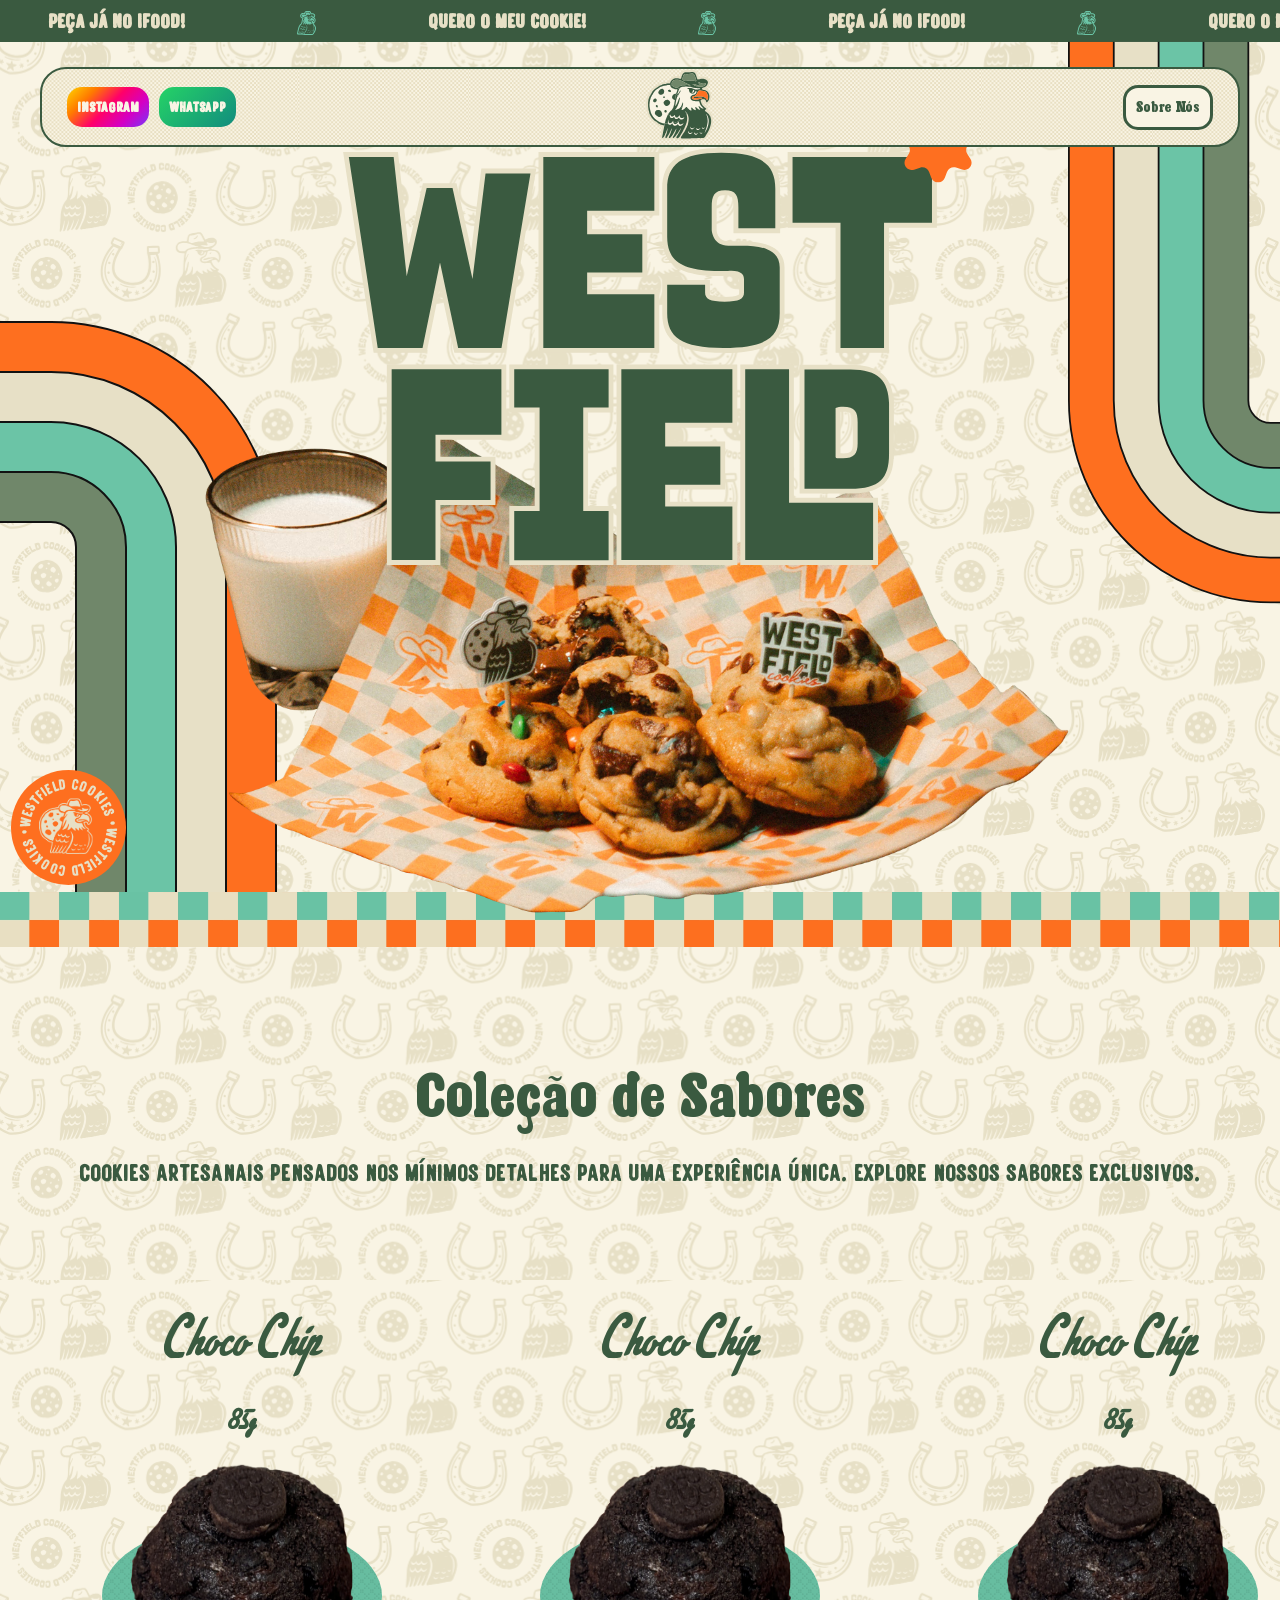
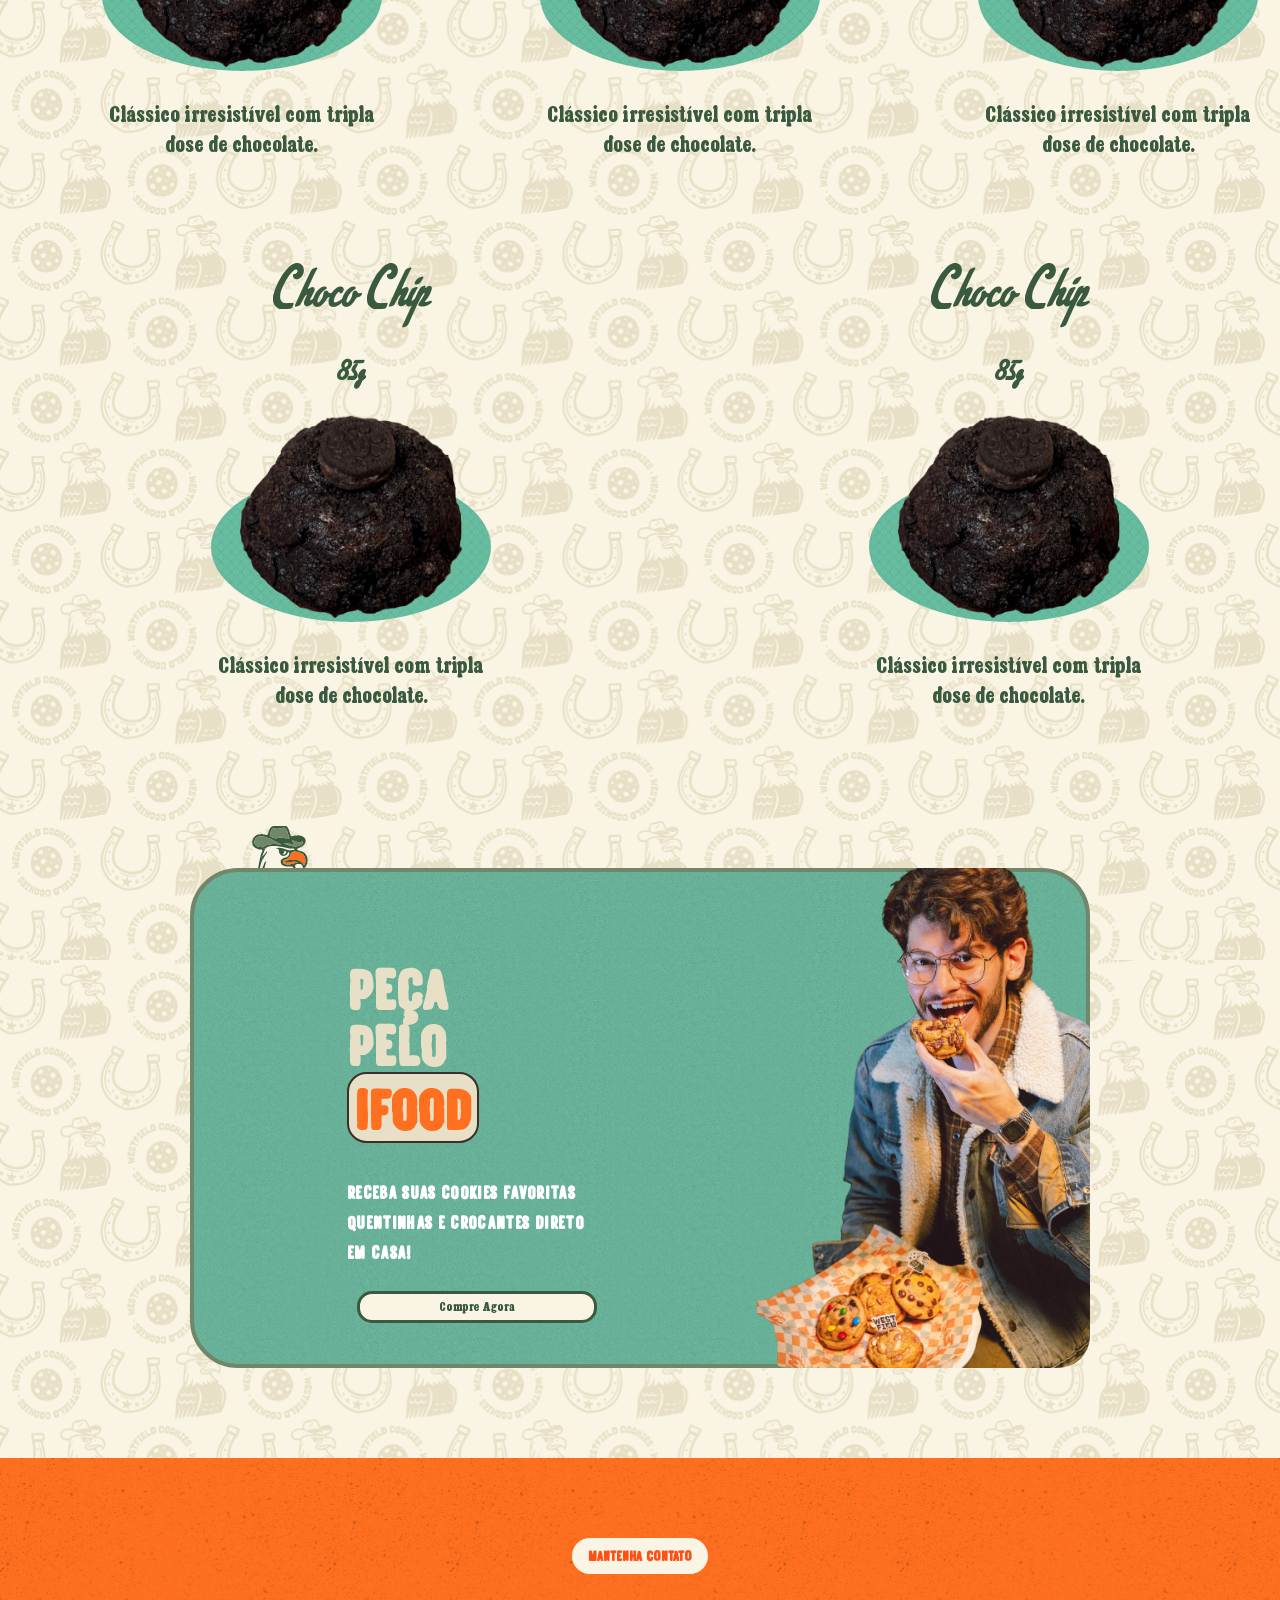
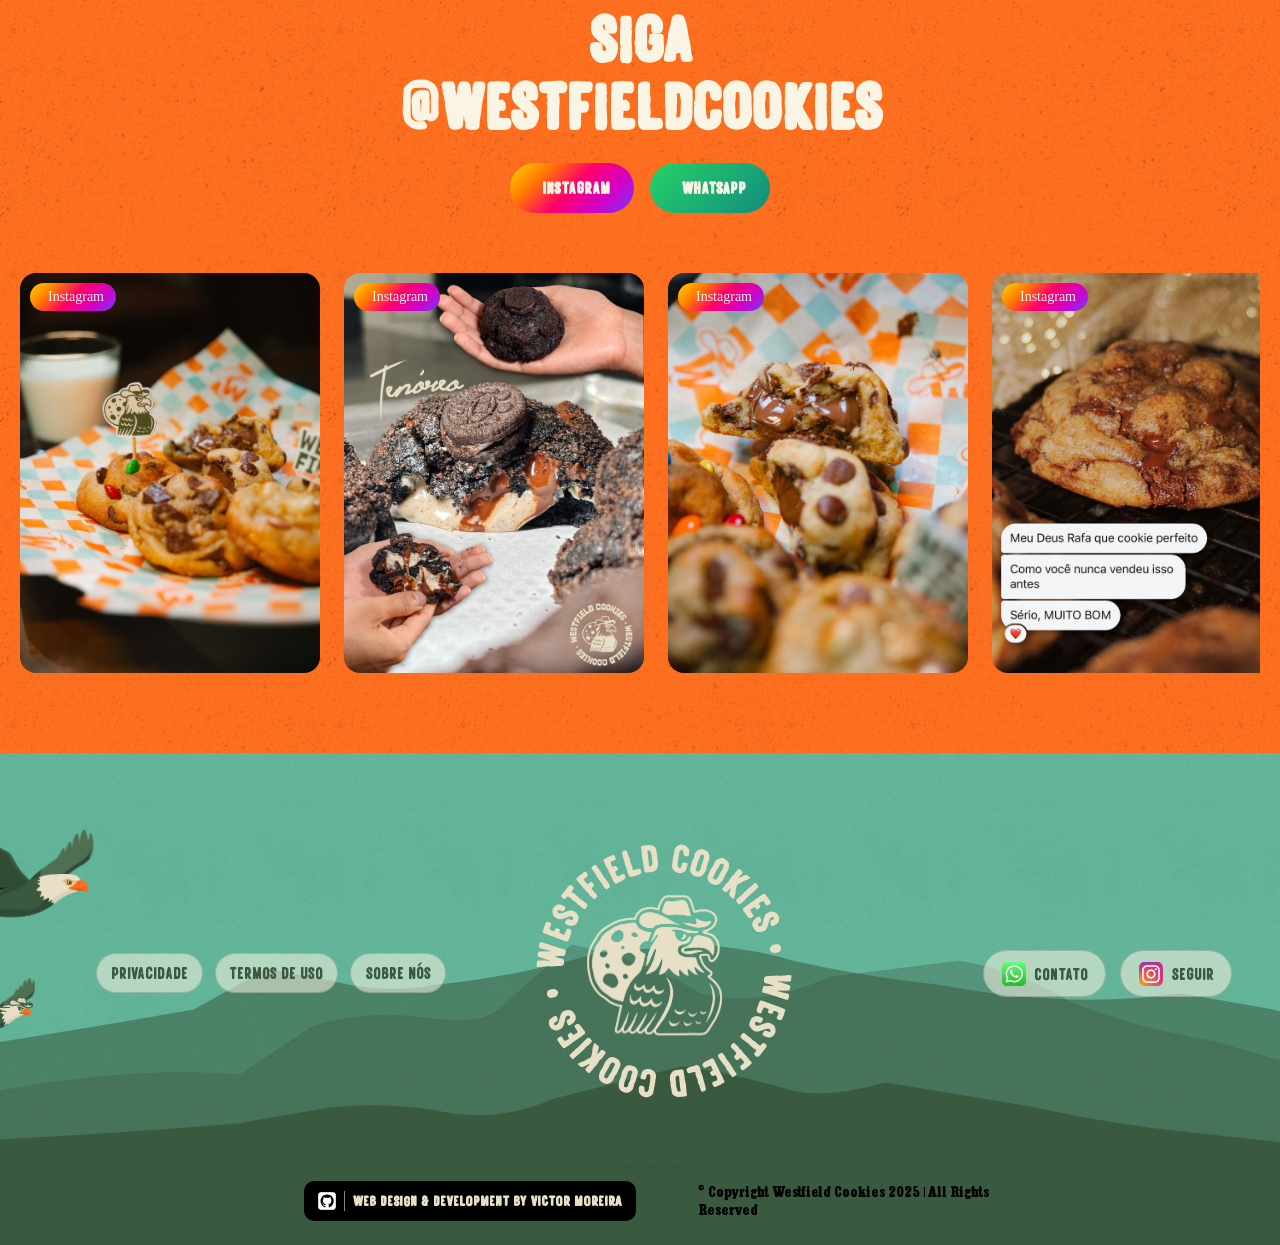
==== commit d7ce8d9c: "UI improvements, responsiveness, and footer enhancements fix: corrected navbar hamburger dropdown be" ====
--- a/index.html
+++ b/index.html
@@ -1,5 +1,5 @@
 <!DOCTYPE html>
-<html lang="en">
+<html lang="pt-BR">
 <head>
     <meta charset="UTF-8">
     <meta name="viewport" content="width=device-width, initial-scale=1.0">
@@ -19,21 +19,62 @@
 </head>
 <body>
 
-<a href="https://www.ifood.com.br" class="ticker-link" target="_blank">
+<a class="ticker-link" href="https://www.ifood.com.br" target="_blank">
   <div class="ticker">
-    <div class="ticker__track" id="tickerTrack"></div>
+    <div class="ticker_track" id="tickerTrack"></div>
+      <div class="rainbow-right-container"></div>
+        <!-- RAINBOW RIGHT SIDE -->
+        <svg class="rainbow-side-right" xmlns="http://www.w3.org/2000/svg" width="100%" viewBox="0 0 321 626" fill="none">
+
+          <!-- BLACK OUTLINES -->
+          <path d="M26 0V400C26 510.457 115.543 600 226 600H321"
+                stroke="#121212" stroke-width="52"
+                class="black-stroke stroke-anim"></path>
+
+          <path d="M76 0V400C76 482.843 143.157 550 226 550H321"
+                stroke="#121212" stroke-width="52"
+                class="black-stroke stroke-anim"></path>
+
+          <path d="M126 0V400C126 455.228 170.772 500 226 500H321"
+                stroke="#121212" stroke-width="52"
+                class="black-stroke stroke-anim"></path>
+
+          <path d="M176 0V400C176 427.614 198.386 450 226 450H321"
+                stroke="#121212" stroke-width="52"
+                class="black-stroke stroke-anim"></path>
+
+          <!-- RAINBOW COLORS -->
+          <path d="M26 0V400C26 510.457 115.543 600 226 600H321"
+                stroke="#FE6F1F" stroke-width="48"
+                class="rainbow-stroke stroke-anim"></path>
+
+          <path d="M76 0V400C76 482.843 143.157 550 226 550H321"
+                stroke="#E7E0C6" stroke-width="48"
+                class="rainbow-stroke stroke-anim"></path>
+
+          <path d="M126 0V400C126 455.228 170.772 500 226 500H321"
+                stroke="#6BC4A6" stroke-width="48"
+                class="rainbow-stroke stroke-anim"></path>
+
+          <path d="M176 0V400C176 427.614 198.386 450 226 450H321"
+                stroke="#70876A" stroke-width="48"
+                class="rainbow-stroke stroke-anim"></path>
+
+        </svg>
+      </div>  
+    </div>
   </div>
 </a>
 
-<!-- Nav Section -->
+ <!---------------------------- Nav Section ---------------------------->
 <nav class="nav-section">
   
-  <div class="nav-buttons-left">
+  <div class="nav-buttons-contacts desktop-only">
     <a href="https://www.instagram.com/westfieldcookies/" class="insta-btn-nav">
-      <i class="fab fa-instagram"></i> Instagram
+      instagram
     </a>
     <a href="https://westfieldcookies.carrd.co/" class="whats-btn-nav">
-      <i class="fab fa-whatsapp"></i> WhatsApp
+      WhatsApp
     </a>
   </div>
 
@@ -41,10 +82,10 @@
     <img src="./resources/img/logo-3.1.svg" alt="Westfield Cookies logo">
   </div>
 
-  <div class="nav-buttons-right">
+  <div class="nav-buttons-right desktop-only">
     <div class="nav-buttons">
       <a href="./about/index.html">
-        <button class="nav-button">Sobre Nós</button>
+        <button class="nav-button-about">Sobre Nós</button>
       </a>
     </div>
   </div>
@@ -56,72 +97,36 @@
   </div>
 
   <div class="nav-menu" id="nav-menu">
-    </div>
-
+    <a href="./about/index.html" class="nav-menu-link about-link-nav-mobile">Sobre Nós</a>
+    <a href="https://www.instagram.com/westfieldcookies/" class="nav-menu-link insta-link-nav-mobile">Instagram</a>
+    <a href="https://westfieldcookies.carrd.co/" class="nav-menu-link whats-link-nav-mobile">WhatsApp</a>
+  </div>
 </nav>
 
 
-    <!---------------------------- Logo Circle Animation ---------------------------->
-    <svg class="img-circle" viewBox="0 0 300 300" width="115" height="115">
-        <defs>
-            <path id="circlePath" d="M150,150 m-100,0 a100,100 0 1,1 200,0 a100,100 0 1,1 -200,0"/>
-        </defs>
-        <!------ Logo in center ------>
-        <image href="./resources/img/icone-3-transperent.svg" x="71" y="71" width="155" height="155"/>
-        <!------ Spinning Text ------>
-        <g class="spinning-text">
-            <!------ First part of text ------>
-            <text font-size="35px" font-family="Westroon">
-                <textPath href="#circlePath" startOffset="0%" fill="#e7e0c6">WESTFIELD COOKIES <tspan dy="-2" font-size="40px" fill="#e7e0c6">•</tspan></textPath>
-            </text>
-            <!------- First part of text ------>
-            <text font-size="35px" font-family="Westroon">
-                <textPath href="#circlePath" startOffset="50%" fill="#e7e0c6">WESTFIELD COOKIES <tspan dy="-2" font-size="40px" fill="#e7e0c6">•</tspan></textPath>
-            </text>
-        </g>
-    </svg>
-
-    <!---------------------------- MAIN CONTENT ---------------------------->
-    <!-- BANNER -->
+<!---------------------------- Logo Circle Animation ---------------------------->
+<svg class="img-circle" viewBox="0 0 300 300" width="115" height="115">
+    <defs>
+        <path id="circlePath" d="M150,150 m-100,0 a100,100 0 1,1 200,0 a100,100 0 1,1 -200,0"/>
+    </defs>
+    <!------ Logo in center ------>
+    <image href="./resources/img/icone-3-transperent.svg" x="71" y="71" width="155" height="155"/>
+    <!------ Spinning Text ------>
+    <g class="spinning-text">
+        <!------ First part of text ------>
+        <text>
+            <textPath href="#circlePath" startOffset="0%" fill="#e7e0c6">WESTFIELD COOKIES <tspan dy="-2" font-size="40px" fill="#e7e0c6">•</tspan></textPath>
+        </text>
+        <!------- First part of text ------>
+        <text>
+            <textPath href="#circlePath" startOffset="50%" fill="#e7e0c6">WESTFIELD COOKIES <tspan dy="-2" font-size="40px" fill="#e7e0c6">•</tspan></textPath>
+        </text>
+    </g>
+</svg>
+
+
+    <!---------------------------- BANNER -------------------------->
     <div class="banner">
-            <!-- RIGHT SIDE -->
-      <svg xmlns="http://www.w3.org/2000/svg" width="100%" viewBox="0 0 321 626" fill="none" class="rainbow-side__right">
-
-            <!-- BLACK OUTLINES -->
-            <path d="M26 0V400C26 510.457 115.543 600 226 600H321"
-                  stroke="#121212" stroke-width="52"
-                  class="black-stroke stroke-anim"></path>
-
-            <path d="M76 0V400C76 482.843 143.157 550 226 550H321"
-                  stroke="#121212" stroke-width="52"
-                  class="black-stroke stroke-anim"></path>
-
-            <path d="M126 0V400C126 455.228 170.772 500 226 500H321"
-                  stroke="#121212" stroke-width="52"
-                  class="black-stroke stroke-anim"></path>
-
-            <path d="M176 0V400C176 427.614 198.386 450 226 450H321"
-                  stroke="#121212" stroke-width="52"
-                  class="black-stroke stroke-anim"></path>
-
-            <!-- RAINBOW COLORS -->
-            <path d="M26 0V400C26 510.457 115.543 600 226 600H321"
-                  stroke="#FE6F1F" stroke-width="48"
-                  class="rainbow-stroke stroke-anim"></path>
-
-            <path d="M76 0V400C76 482.843 143.157 550 226 550H321"
-                  stroke="#E7E0C6" stroke-width="48"
-                  class="rainbow-stroke stroke-anim"></path>
-
-            <path d="M126 0V400C126 455.228 170.772 500 226 500H321"
-                  stroke="#6BC4A6" stroke-width="48"
-                  class="rainbow-stroke stroke-anim"></path>
-
-            <path d="M176 0V400C176 427.614 198.386 450 226 450H321"
-                  stroke="#70876A" stroke-width="48"
-                  class="rainbow-stroke stroke-anim"></path>
-
-      </svg>
       <div class="logo-banner">
         <img src="resources/img/logotipo-6.0.svg" alt="logotipo">
         <img class="adesivo" src="./resources/img/adesivo-5.svg" alt="adesivo">
@@ -130,9 +135,9 @@
       <!-- BANNER DECORATIONS -->
       <div class="pattern-decor">
         <!-- RAINBOW LEFT -->
-        <div class="rainbox-left">
+        <div class="rainbow-left-container">
           <!-- LEFT SIDE -->
-          <svg class="rainbow-side__left" xmlns="http://www.w3.org/2000/svg" width="100%" viewBox="0 0 321 626" fill="none">
+          <svg class="rainbow-side-left" xmlns="http://www.w3.org/2000/svg" width="100%" viewBox="0 0 321 626" fill="none">
 
             <!-- BLACK OUTLINES -->
             <path d="M26 0V400C26 510.457 115.543 600 226 600H321"
@@ -174,11 +179,11 @@
 
 <!---------------------------- FLAVORS -------------------------->
     <div class="flavors">
-        <h2 class="flavors-title">Coleção de Sabores</h2>
-        <h3>Cookies artesanais pensados nos mínimos detalhes para uma experiência única. Explore nossos sabores exclusivos.</h3>
-    </div>
-
-    <!-- CATALOG -->
+      <h2 class="flavors-title">Coleção de Sabores</h2>
+      <h3>Cookies artesanais pensados nos mínimos detalhes para uma experiência única. Explore nossos sabores exclusivos.</h3>
+    </div>
+
+<!---------------------------- CATALOG -------------------------->
 <section class="catalog-all-items">
 
   <!-- CATALOG ITEM 1 -->
@@ -240,7 +245,7 @@
     <p class="item-description">Clássico irresistível com tripla dose de chocolate.</p>
   </div>
 
-  <!-- Repeat the sparkle star for every catalog-item (2–5) -->
+  <!-- Catolog Item 2 -->
   <div class="catalog-item" data-hover="./resources/img/pattern-2.svg">
 
     <div class="star star-1">
@@ -299,7 +304,6 @@
     <p class="item-description">Clássico irresistível com tripla dose de chocolate.</p>
   </div>
 
-
   <!-- Catalog Item 3 -->
   <div class="catalog-item" data-hover="./resources/img/pattern-2.svg">
 
@@ -358,7 +362,6 @@
     <p class="item-description">Clássico irresistível com tripla dose de chocolate.</p>
   </div>
 
-
   <!-- Catalog Item 4 -->
   <div class="catalog-item" data-hover="./resources/img/pattern-2.svg">
 
@@ -417,7 +420,6 @@
     <p class="item-description">Clássico irresistível com tripla dose de chocolate.</p>
   </div>
 
-
   <!-- Catalog Item 5 -->
   <div class="catalog-item" data-hover="./resources/img/pattern-2.svg">
 
@@ -480,18 +482,24 @@
 
   <!---------------------------- IFOOD SECTION ---------------------------->
   <section class="ifood-section">
-    <img class="eagle-img" src="./resources/img/adesivo-4.1.svg" alt="ilustracão de águia com chapéu de cowboy">
+    <div class="eagle-img">
+      <img src="./resources/img/adesivo-4.1.svg" alt="ilustracão de águia com chapéu de cowboy">
+    </div>
     
-        <div class="ifood-content">
-          <div class="ifood-text">
-            <h2>Peça pelo iFood</h2>
-            <p>Receba suas cookies favoritas quentinhas e crocantes direto em casa!</p>
-            <button class="button-1">Compre Agora</button>
-          </div>
-          <div class="ifood-image">
-            <img src="./resources/img/comendo-cookie.webp" alt="iFood Delivery Banner">
-          </div> 
-        </div>
+    <div class="ifood-content">
+      <div class="ifood-text">
+        <h2 class="ifood-title">
+          <span style="--brand-color:#E7E0C6">Peça</span>
+          <span style="--brand-color:#E7E0C6">Pelo</span>
+          <span class="font-cycle" style="--brand-color:#FE6F1F">iFood</span>
+        </h2>
+        <p>Receba suas cookies favoritas quentinhas e crocantes direto em casa!</p>
+        <button class="button-1">Compre Agora</button>
+      </div>
+      <div class="ifood-image">
+        <img src="./resources/img/comendo-cookie.webp" alt="iFood Delivery Banner">
+      </div> 
+    </div>
   </section>
 
 <!---------------------------- INSTAGRAM SECTION ---------------------------->
@@ -660,85 +668,394 @@
 </body>
 
 <footer class="site-footer">
-
-  <!-- TOP SECTION -->
   <div class="footer-top">
-
-      <!-- LEFT LINKS -->
-      <div class="footer-left">
-        <a href="#" class="footer-link underline-anim">Privacidade</a>
-        <span class="footer-separator">|</span>
-        <a href="#" class="footer-link underline-anim">Termos de Uso</a>
-        <span class="footer-separator">|</span>
-        <a href="./about/index.html" class="footer-link underline-anim">Sobre Nós</a>
-      </div>
-
-      <!-- CENTER CIRCLE -->
-      <div class="footer-animation-wrapper">
-        <svg class="footer-circle" viewBox="0 0 300 300">
-            <defs>
-                <path id="circlePathFooter" d="
-                    M150,150 
-                    m-100,0 
-                    a100,100 0 1,1 200,0 
-                    a100,100 0 1,1 -200,0
-                "/>
-            </defs>
-
-            <image href="./resources/img/icone-3-transperent.svg"
-                   x="71" y="71" width="155" height="155" 
-                   class="footer-logo"/>
-
-            <g class="spinning-text">
-                <text font-size="35" font-family="Westroon">
-                    <textPath href="#circlePathFooter" startOffset="0%" fill="#E7E0C6">
-                        WESTFIELD COOKIES •
-                    </textPath>
-                </text>
-                <text font-size="35" font-family="Westroon">
-                    <textPath href="#circlePathFooter" startOffset="50%" fill="#E7E0C6">
-                        WESTFIELD COOKIES •
-                    </textPath>
-                </text>
-            </g>
-        </svg>
-      </div>
-
-      <!-- RIGHT LINKS -->
-      <div class="footer-right">
-        <a href="https://wa.me/55XXXXXXXXXX" class="footer-icon-link icon-anim">
-          <img src="./resources/img/whatsapp-1.svg" alt="WhatsApp">
-          Contato
-        </a>
-        <span class="footer-separator">|</span>
-        <a href="https://instagram.com/" class="footer-icon-link icon-anim">
-          <img src="./resources/img/instagram-1.svg" alt="Instagram">
-          Seguir
-        </a>
-      </div>
-
-  </div>
-
-  <!-- DIVIDER -->
-  <div class="footer-divider">
-    <img src="./resources/img/wave-1.1.svg" alt="">
-  </div>
-
-  <!-- BOTTOM SECTION -->
+    
+    <div class="footer-left">
+      <a href="#" class="footer-link footer-pill-texture">Privacidade</a>
+      <a href="#" class="footer-link footer-pill-texture">Termos de Uso</a>
+      <a href="./about/index.html" class="footer-link footer-pill-texture">Sobre Nós</a>
+    </div>
+
+    <div class="footer-animation-wrapper">
+      <svg class="footer-circle" viewBox="0 0 300 300">
+          <defs>
+              <path id="circlePathFooter" d="
+                  M150,150 
+                  m-100,0 
+                  a100,100 0 1,1 200,0 
+                  a100,100 0 1,1 -200,0
+              "/>
+          </defs>
+
+          <image href="./resources/img/icone-3-transperent.svg"
+                  x="71" y="71" width="155" height="155" 
+                  class="footer-logo"/>
+
+          <g class="spinning-text">
+              <text>
+                  <textPath href="#circlePathFooter" startOffset="0%" fill="#E7E0C6">
+                      WESTFIELD COOKIES •
+                  </textPath>
+              </text>
+              <text>
+                  <textPath href="#circlePathFooter" startOffset="50%" fill="#E7E0C6">
+                      WESTFIELD COOKIES •
+                  </textPath>
+              </text>
+          </g>
+      </svg>
+    </div>
+
+    <div class="footer-right">
+      <a href="https://wa.me/55XXXXXXXXXX" class="footer-icon-link icon-anim">
+        <img src="./resources/img/whatsapp-1.svg" alt="WhatsApp">
+        Contato
+      </a>
+      <a href="https://instagram.com/" class="footer-icon-link icon-anim">
+        <img src="./resources/img/instagram-1.svg" alt="Instagram">
+        Seguir
+      </a>
+    </div>
+    
+  </div>
+
+  <!-- ============================== -->
+  <!-- MOUNTAINS FOOTER DECORATION -->
+  <!-- ============================== -->
+  <div class="footer-mountains">
+
+    <!-- Middle hills -->
+    <svg class="mountain mountain-mid"
+        viewBox="0 0 1440 320"
+        preserveAspectRatio="none"
+        aria-hidden="true">
+
+      <path
+        d="
+          M0,195
+          Q110,185 210,175
+          L290,150
+          Q340,155 380,160
+          Q430,165 470,160
+          Q560,155 650,140
+          L760,135
+          Q820,138 860,145
+          Q940,155 1020,160
+          Q1160,175 1280,165
+          L1380,175
+          Q1410,180 1440,185
+          L1440,320 L0,320 Z
+        "
+      />
+
+    </svg>
+
+    <!-- Back hills -->
+    <svg class="mountain mountain-back"
+        viewBox="0 0 1440 320"
+        preserveAspectRatio="none"
+        aria-hidden="true">
+      <path
+        d="
+          M0,225
+          Q140,210 260,215
+          L340,185
+          Q400,175 460,180
+          Q520,185 540,175
+          L620,135
+          Q700,145 760,165
+          Q820,175 900,155
+          L1040,145
+          Q1100,150 1160,170
+          Q1220,185 1320,195
+          Q1380,205 1440,215
+          L1440,320 L0,320 Z
+        "
+      />
+
+    </svg>
+
+    <!-- Front hills -->
+    <svg class="mountain mountain-front"
+        viewBox="0 0 1440 320"
+        preserveAspectRatio="none"
+        aria-hidden="true">
+      <path
+        d="
+          M0,255
+          Q160,250 260,245
+          L360,235
+          Q430,232 480,238
+          Q540,245 600,230
+          L740,210
+          Q800,215 860,225
+          Q900,230 960,220
+          L1120,235
+          Q1200,245 1280,250
+          Q1360,255 1440,260
+          L1440,320 L0,320 Z
+        "
+      />
+
+    </svg>
+
+    <!-- Flying Eagle V.5 -->
+    <div class="eagle-wrapper">
+      <svg id="Layer_1" 
+           xmlns="http://www.w3.org/2000/svg"
+           viewBox="0 0 1623 1111.25"
+           class="eagle"
+           aria-hidden="true">
+        <defs>
+          <style>
+            .cls-1 {
+              fill: #081703;
+            }
+
+            .cls-2 {
+              fill: #e7e0c6;
+            }
+
+            .cls-3 {
+              fill: #a75c06;
+            }
+
+            .cls-4 {
+              fill: #d4b184;
+            }
+
+            .cls-5 {
+              fill: #f8f1d5;
+            }
+
+            .cls-6 {
+              fill: #fff;
+            }
+
+            .cls-7 {
+              fill: #3a5a40;
+            }
+
+            .cls-8 {
+              fill: #fe6f1f;
+            }
+
+            .cls-9 {
+              fill: #d85f19;
+            }
+
+            .cls-10 {
+              fill: #304c35;
+            }
+
+            .cls-11 {
+              fill: #d6d1bb;
+            }
+
+            .cls-12 {
+              fill: #fbd032;
+            }
+
+            .cls-13 {
+              fill: #1b2b1e;
+            }
+
+            .cls-14 {
+              fill: #e5b16e;
+            }
+
+            .cls-15 {
+              fill: #4f6f52;
+            }
+
+            .cls-16 {
+              fill: #dfbc8d;
+            }
+          </style>
+        </defs>
+        <g id="wing-left" class="wing wing-left">
+          <path id="left-wing" class="" color="#4F6F52" d="M920.38,766.08c69.37,63.46,104.06,48.07,181.69,42.72,33.01,7.47,67.81-53.42,150.35-176.11,48.52-97.59,179.91-171.65,229.88-201.09,15.5-10.82,85.16-33.61,113.99-137.86,5.13-19.85,17.74-72.72,2.68-149.68-23.68-96.98-30.11-59.67-42.27-.34-9.59,49.41-13.16-2.34-17.73-21.53-5.24-28.89-16.73-54.09-23.87-63.35-14.28-18.52-23.09-4.91-42.83,38.7-8.37,20.08-15.17,62.79-17.23,84.13-.21,49.63-4.04.1-10.57-56.37-6.5-72.08-35.56-19.67-51.32,16.39-8.93,21.54-10.18,41.49-13.69,88.46-1.01,26.85-1.49,33.58-6.83-2.52-9.6-57.84-17-52.98-34.44-32-5.62,8.36-25.03,38-33.39,89.22-2.4,35.65-6.69-34.77-17.48-37.36-19.4-.31-59.24,100.13-70.41,108.16-3.52,2.53-7.46,5.34-11.74,8.38-38.97,27.69-106.18,74.56-145.91,106.47-132.84,100.16-215.04,180.57-138.87,295.57"/>
+          <path id="left-wing-shadow" class="" color="#304C35" d="M920.38,766.08c69.37,63.46,104.06,48.07,181.69,42.72,33.01,7.47,67.81-53.42,150.35-176.11,48.52-97.59,179.91-171.65,229.88-201.09,15.5-10.82,85.16-33.61,113.99-137.86-26.59,76.91-24.78,49.23-21.29,43.46-9.02,3.97-20.27,20.2-21.66,19.24,8.6-23.64,22.83-31.99,31.5-95.54-77.39,154.58-180.54,139.81-340.45,304.03-30.84,32.45-55.68,54.78-132.45,167.29-34.94-22.92-47.11-34.48-51.01-74.67,5.21-45.7-66.88-131.77-1.68-187.04-132.84,100.16-215.04,180.57-138.87,295.57"/>
+        </g>
+        <g id="wing-right" class="wing wing-right">
+          <path id="wing-right-2" data-name="wing-right" class="" color="#3A5A40" d="M655,728.51c68.09,68.09,213.99,48.63,320.98-19.45-51.88-126.45-51.88-97.27-129.69-184.81-74.57-74.57-119.96-210.74-158.87-230.2-68.09-42.15-71.33-16.21-220.47-155.63C431.29,106.01,363.2-4.22,353.48,2.26c-16.21,3.24,0,74.57,25.94,106.99,9.73,12.97,45.39,61.6,0,12.97-42.15-38.91-90.78-94.02-119.96-119.96-6.48-6.48-25.94,0-12.97,32.42,19.45,55.12,51.88,87.54,68.09,103.75,3.24,3.24,64.84,58.36-45.39-16.21-38.91-25.94-77.81-61.6-100.51-81.06-12.97-12.97-29.18-19.45-16.21,32.42,3.24,12.97,16.21,38.91,64.84,81.06,19.45,25.94,126.45,77.81,0,22.7-51.88-19.45-84.3-48.63-97.27-45.39-16.21,6.48-3.24,25.94,9.73,45.39,16.21,25.94,48.63,42.15,97.27,71.33,29.18,16.21-29.18-3.24-51.88-6.48-16.21-3.24-51.88-16.21-48.63,3.24,3.24,12.97,12.97,22.7,38.91,35.66,35.66,16.21,61.6,22.7,87.54,25.94-119.96-3.24,7.86,46.14,16.35,48.75-4.33.53-21.53-2.55-21.96,6.77-.71,4.84,13.96,17.96,54.24,28.78-51.88,6.48,1.99,40.35,48.63,58.36-38.91-6.48-5.8,30.79,45.39,55.12-51.88-16.21-6.48,38.91,58.36,64.84-22.7-3.24-33.74,12.34,32.42,51.88-22.7,0,48.63,42.15,81.06,55.12-12.97,3.24-6.48,16.21,45.39,38.91,16.21,6.48,42.15,12.97,42.15,12.97"/>
+          <path id="right-main-shadow" class="" color="#304C35" d="M655,728.51c64.84,71.33,233.44,38.91,308.01-9.73-45.39-90.78-87.54-123.2-97.27-132.93-136.17-126.45-162.11-236.68-188.05-259.38-35.66-29.18-126.45-61.6-233.44-168.59C411.84,118.98,356.72,24.96,353.48,2.26c-16.21,3.24,0,74.57,25.94,106.99,9.73,12.97,32.42,42.15,25.94,45.39-12.97,3.24-94.02-48.63-142.66-132.93-12.97-25.94-29.18-19.45-16.21,12.97,19.45,55.12,51.88,87.54,68.09,103.75,3.24,3.24,71.33,61.6-22.7,29.18-45.39-22.7-94.02-71.33-123.2-113.48-12.97-22.7-29.18-32.42-16.21,19.45,3.24,12.97,16.21,38.91,64.84,81.06,25.94,32.42,119.96,64.84,32.42,58.36-25.94-3.24-38.91-6.48-71.33-29.18-38.91-25.94-38.91-48.63-58.36-51.88-16.21,6.48-3.24,25.94,9.73,45.39,16.21,25.94,48.63,42.15,97.27,71.33,7.31,4.07,7.92,4.79,8.88,5.58,9.88,6.44,11.17,8.93-17.41,8.62-20.26-2.06-34.33-3.39-52.5-8.89-9.85-2.63-38.76-16.64-39.48-8.55,3.24,12.97,12.97,22.7,38.91,35.66,35.66,16.21,61.6,22.7,87.54,25.94-119.96-3.24,3.24,48.63,16.21,48.63-45.39,0-12.97,22.7,32.42,35.66-51.88,6.48,19.45,48.63,48.63,58.36-38.91-6.48-3.24,35.66,45.39,55.12-51.88-16.21-6.48,38.91,58.36,64.84-22.7-3.24-29.18,16.21,32.42,51.88-22.7,0,48.63,42.15,81.06,55.12-12.97,3.24-6.48,16.21,45.39,38.91,16.21,6.48,42.15,12.97,42.15,12.97"/>
+          <path id="right-shadow-1" class="" color="#081703" d="M668.38,676.37s-95.21,5.48-100.92.27c-13.22,3.37-.26,14,3.84,16.77,13.03.3,32.24,6.21,97.08-17.04"/>
+          <path id="right-shadow-2" class="" color="#081703" d="M546.9,634.83c25.96-9.01,34.72-11.18,50.53-19.53-52.43,8.57-51.84,13.05-111.03,6.23-15.12-.19,13.26,18.63,14.58,19.25,17.9.1,32.39-2.39,45.92-5.94"/>
+          <path id="right-shadow-3" class="" color="#081703" d="M444.5,590.8c61.12,2.78,85.57-9.24,104.7-13.88-37.36.47-59.84-1.48-95.21-7.27-21.83-2.91-21.44,9.33-9.49,21.15"/>
+          <path id="right-shadow-4" class="" color="#081703" d="M387.62,528.29c67.33,9.16,87.47,8.51,125.18-9.69-58.94-2.36-64.49-1.21-117.17-13.8-44.98-13.73-9.95,22.77-8,23.49"/>
+          <path id="right-shadow-5" class="" color="#081703" d="M341.69,468.52c30.63,10.19,118.72,17.88,158.15,3.12-68.51-2.22-106.63-5.93-149.61-21.95-31.7-5.27-9.82,17.92-8.54,18.83"/>
+          <path id="right-shadow-6" class="" color="#081703" d="M397.39,401.08c-48.24-.55-69.95-6.24-95.79-9.75-17.83,1.89-24.52,8-19.86,16.28,35.29,3.9,54.77,5.18,115.65-6.53"/>
+          <path id="right-shadow-7" class="" color="#081703" d="M248.12,365.26c34.6,2.91,40.48,2.23,82.83-.21-23.82-1.7-52.47-6.72-61.63-9.27-26.24-2.72-22.2,8.25-21.2,9.48"/>
+          <path id="right-shadow-8" class="" color="#081703" d="M305.57,313.1c-20.63-1.44-26.35-2.54-52.6-6.08-66.76-2.87-49.22,14.06-49.06,14.34,32.18-2.45,62.18,3.37,101.66-8.26"/>
+        </g>
+        <g id="tail" class="tail">
+          <path id="tail-2" data-name="tail" class="" color="#E7E0C6" d="M584.79,932.79v-139.43l-104.87-9.73c-68.09,45.39-123.2,68.09-178.32,87.54-94.02,32.42-191.29,45.39-282.07,71.33-22.7,9.73-29.18,19.45,0,51.88,3.24,3.24-8.65,10.81-16.21,22.7-9.73,16.21,6.48,22.7,22.7,25.94,32.42,3.24,19.45,19.45,22.7,25.94,3.24,9.73,32.42,16.21,77.81,16.21,35.66,0,16.21,12.97,29.18,22.7,16.21,9.73,81.06-3.24,119.96-16.21,11.89-2.16,51.88-22.7,38.91-6.48-19.45,25.94,16.21,22.7,32.42,19.45,77.81-19.45,221.61-99.17,237.83-171.78"/>
+          <path id="tail-main-shadow" class="" color="#D6D1BB" d="M584.79,932.79v-139.32l-223.93,94.36c-94.98,58.12-179.97,99.37-241.5,117.33,49.15,9.41,101.23-1.66,199.12-40.56-10.45,19.87-28.03,34.1-52.91,50.41,96.84-26.59,133.65-24.08,86.39,23.82,17.79,1.37,119.22-2.51,160.87-16.9,19.19-12.75,66.91-55.66,72.01-89.1"/>
+          <path id="tail-shadow-top" class="" color="#F8F1D5" d="M584.82,793.39v-.03c-102.43,4.95-93.68,2.68-170.28,42.53l65.38-52.26c-68.09,45.39-123.2,68.09-178.32,87.54-94.02,32.42-191.29,45.39-282.07,71.33-20.38,8.12-29.18,19.45,8.48,20.08,81.36-10.4,291.07-60.77,386.52-126.68"/>
+          <path id="tail-shadow-1" class="" color="#D6D1BB" d="M356.32,1055.66c-33.1,18.12-24.83,12.31-80.66,35.98,11.89-2.16,51.88-22.7,38.91-6.48-19.45,25.94,16.21,22.7,32.42,19.45,74.32-21.2-93.9,26.48,9.32-48.95"/>
+          <path id="tail-shadow-2" class="" color="#D6D1BB" d="M253.17,1047.24c-76.61,29.24-104.06,37.08-126.65,37.92,35.66,0,16.21,12.97,29.18,22.7,16.21,9.73,81.06-3.24,119.96-16.21-91.04,24.12-107.31-.55-98.39-3.4,4.99-3.92,49.54-26.02,75.9-41"/>
+          <path id="tail-shadow-3" class="" color="#D6D1BB" d="M122.25,1033.51c-32.88,1.34-34.91,11.21-96.24,9.5,32.42,3.24,19.45,19.45,22.7,25.94-4.4-23.45,56.16-24.23,73.54-35.44"/>
+          <path id="tail-shadow-5" class="" color="#D6D1BB" d="M92.15,992.58c-31.98,2.33-49.79,3.22-72.63,1.8,3.24,3.24-8.65,10.81-16.21,22.7,6.46-8.06,73.05-14.33,88.84-24.49"/>
+        </g>
+        <g class="body-group">
+          <g id="body">
+            <path id="beak" class="" color="#FE6F1F" d="M1459.07,589.1c-68.09,0-249.65,126.45-25.94,126.45,42.15,0,74.57-29.18,87.54,16.21,3.24,12.97,22.7-12.97,25.94-32.42,9.73-51.88-12.97-81.06-64.84-100.51-7.57-3.24-19.45-6.48-22.7-9.73"/>
+            <path id="beak-shadow" class="" color="#D85F19" d="M1328.52,690.46c2.65,5.02,19.28,26.26,104.61,25.09,42.15,0,74.57-29.18,87.54,16.21-.6-19.06-8.96-44.76-54.36-49.11-56.29-4.09-74.1,8.81-137.79,7.81"/>
+            <path id="beak-noise" class="" color="#A75C06" d="M1438.84,640.12c.07,4.27,38.41-18.63,32.97-18.36-26.59,1.84-32.82,5.97-32.97,18.36"/>
+            <path id="body-2" data-name="body" class="" color="#3A5A40" d="M950.04,585.86c-51.88,16.21-246.41,84.3-320.98,119.96-51.88,19.45-103.75,48.63-149.14,77.81-25.94,16.21-64.84,55.12-100.51,90.78-30.26,34.58-46.47,56.2-48.63,64.84-3.24,19.45,32.42,16.21,51.88,12.97,9.73,3.24-58.36,22.7-22.7,29.18s71.33,3.24,97.27-6.48c9.73,3.24-42.15,25.94,16.21,22.7,38.91,0,61.6-6.48,74.57-6.48,38.91-3.24,84.3,6.48,116.72,3.24,84.3,3.24,175.08-3.24,249.65-19.45,84.3-16.21,171.84-55.12,246.41-106.99l12.97-9.73,58.36-94.02-191.29-207.5c-9.73,3.24-45.39,16.21-90.78,29.18"/>
+            <path id="body-main-shadow" class="" color="#304C35" d="M886.61,605.93c-1.91-3.22-182.97,64.23-257.54,99.89-51.88,19.45-103.75,48.63-149.14,77.81-25.94,16.21-64.84,55.12-100.51,90.78-30.26,34.58-46.47,56.2-48.63,64.84-3.24,19.45,32.42,16.21,51.88,12.97,9.73,3.24-58.36,22.7-22.7,29.18s71.33,3.24,97.27-6.48c9.73,3.24-42.15,25.94,16.21,22.7,38.91,0,61.6-6.48,74.57-6.48,38.91-3.24,84.3,6.48,116.72,3.24,84.3,3.24,175.08-3.24,249.65-19.45,84.3-16.21,171.84-55.12,246.41-106.99l12.97-9.73,12.97-42.15c-29.18-35.66-58.36-45.39-106.99-35.66h0c-37.9,45.09-19.72,89.78-112.89,122.35-94.69,49.24-216.37-27.96-443.12,27.27-25.85,11.13-192.49-80.87,259.81-238.6,104.53-41.66,116.03-71.25,103.07-85.48"/>
+            <path id="body-shadow-1" class="" color="#1B2B1E" d="M363.2,897.11c-19.45,19.45-30.26,33.5-32.42,42.15-3.24,19.45,32.42,16.21,51.88,12.97,9.73,3.24-58.36,22.7-22.7,29.18s71.33,3.24,97.27-6.48c9.73,3.24-42.15,25.94,16.21,22.7,38.91,0,61.6-6.48,74.57-6.48,9.73-3.24,68.09-6.48-32.42-9.73-61.6,0-16.21-22.7-6.48-29.18-139.41,35.66-123.2,3.24-71.33-25.94-126.45,32.42-74.57-22.7-74.57-29.18"/>
+            <path id="head" class="" color="#E7E0C6" d="M995.43,602.07c51.88,12.97,29.18,22.7,0,25.94,32.42,35.66,61.6,9.73-9.73,74.57,45.39,32.42,84.3-16.21,38.91,74.57,14.05,2.16,74.57-42.15,32.42,35.66,55.12-9.73,84.3-61.6,61.6,19.45,14.05-2.16,68.09-58.36,29.18,9.73,29.18-6.48,32.42-32.42,25.94,16.21h0c51.88-45.39,119.96-100.51,207.5-126.45,100.51-25.94,38.91-19.45,9.73-29.18-42.15-9.73-87.54-19.45-35.66-32.42,22.7-9.73,35.66-19.45,71.33-61.6,22.7-19.45,48.63-9.73,38.91-19.45-9.73-12.97-32.42-35.66-45.39-42.15-32.42-16.21-90.78-19.45-136.17-19.45-204.26,6.48-223.71,19.45-275.59,42.15,35.66,22.7,19.45,19.45-12.97,32.42"/>
+            <path id="head-shadow" class="" color="#D6D1BB" d="M1358.54,698.34c-101.94,38.43-128.47,49.13-202.94,111.17,10.58-4.08,6.27,6.4-7.79,32.48,29.18-6.48,32.42-32.42,25.94,16.21h0c51.88-45.39,119.96-100.51,207.5-126.45,100.51-25.94,38.91-19.45,9.73-29.18-22.66-5.33-21.48-7.65-32.44-4.23"/>
+            <path id="head-shadow-1" class="" color="#1B2B1E" d="M1028.58,587c-1.69,6.61-25.37-16.22-20.18-17.36,15.21,9.75,20.01,14.15,20.18,17.36"/>
+            <path id="head-shadow-2" class="" color="#1B2B1E" d="M995.43,602.07c51.88,12.97,29.18,22.7,0,25.94,27.66-4.49,38.13-10.21,0-25.94"/>
+            <path id="eye-outline" class="" color="#DFBC8D" d="M1305.78,586.39c-10.83,8.1-23.38,13.82-37.21,18.27,9.22,4.14,21.3,5.56,36.09,26.86,4.45,9.69,31.22,35.39,59.64,18.95,20.07-12.75,29.76-27.7,55.36-37.5-7.94-9.64-8.2-7.12-30.4-11.83-23.41-5.23-37.71-19.38-56.31-20.33-10.01-1.74-19.71,2.07-27.16,5.58"/>
+            <path id="eyebrow" class="" color="#D4B184" d="M1305.78,586.39c-10.83,8.1-23.38,13.82-37.21,18.27.29.14,5.78,2.39,6.22,2.39,9.66-.75,34.21-7.73,60.51-7.62,14.53,1.01,17.74,3.55,30.76,7.09,21.31,5.24,38.5,9.53,53.61,6.46-7.94-9.64-8.2-7.12-30.4-11.83-23.41-5.23-37.71-19.38-56.31-20.33-10.01-1.74-19.71,2.07-27.16,5.58"/>
+            <path id="eye-outline-shadow" class="" color="#E5B16E" d="M1274.78,607.04c11.25,4.75,18.27,8.25,29.87,24.48,14.99,21.85,38.39,31.31,60.06,3.54-21.31,15.6-63.77.29-29.72-36.72-22.27-4.16-39.68,6.41-60.2,8.7"/>
+            <path id="eye-layer-1" class="" color="black" d="M1319.65,611.79c-4.59,14.13,3.15,29.31,17.29,33.89,14.13,4.59,29.31-3.15,33.89-17.29,1.27-5.16,3.37-8.6-1.43-16.09-1.48-2.13-4.32-4.45-10.38-8.04-30.48-16.79-38.06,2.36-39.37,7.53h0ZM1319.65,611.79c-4.59,14.13,3.15,29.31,17.29,33.89,14.13,4.59,29.31-3.15,33.89-17.29,1.27-5.16,3.37-8.6-1.43-16.09-1.48-2.13-4.32-4.45-10.38-8.04-30.48-16.79-38.06,2.36-39.37,7.53h0Z"/>
+            <path id="eye-layer-2" class="" color="#FBD032" d="M1322.9,615.04c-1.77,12.32,6.79,23.74,19.12,25.51s23.74-6.79,25.51-19.12c-1.13-11.61-13.72-16.23-16.96-17.8-13.16-5.56-26.23,1.71-27.66,11.41Z"/>
+            <path id="eye-layer-3" class="" color="black" d="M1339.11,615.04c-3.09,5.39-1.22,12.26,4.16,15.34,5.39,3.09,12.26,1.22,15.34-4.16h0c3.09-5.39,1.22-12.26-4.16-15.34-5.39-3.09-12.26-1.22-15.34,4.16Z"/>
+            <path id="eye-layer-4" class="" color="white" d="M1334.62,609.29c-.31,2.99,1.87,5.67,4.87,5.98s5.67-1.87,5.98-4.87c.31-2.99-1.87-5.67-4.87-5.98s-5.67,1.87-5.98,4.87Z"/>
+          </g>
+        </g>
+      </svg>
+    </div>
+
+    <div class="eagle-wrapper-2">
+      <svg id="Layer_1" 
+           xmlns="http://www.w3.org/2000/svg"
+           viewBox="0 0 1800 1111.25"
+           class="eagle-2"
+           aria-hidden="true">
+        <defs>
+          <style>
+            .cls-1 {
+              fill: #081703;
+            }
+
+            .cls-2 {
+              fill: #e7e0c6;
+            }
+
+            .cls-3 {
+              fill: #a75c06;
+            }
+
+            .cls-4 {
+              fill: #f8f1d5;
+            }
+
+            .cls-5 {
+              fill: #3a5a40;
+            }
+
+            .cls-6 {
+              fill: #fe6f1f;
+            }
+
+            .cls-7 {
+              fill: #d85f19;
+            }
+
+            .cls-8 {
+              fill: #304c35;
+            }
+
+            .cls-9 {
+              fill: #d6d1bb;
+            }
+
+            .cls-10 {
+              fill: #1b2b1e;
+            }
+
+            .cls-11 {
+              fill: #4f6f52;
+            }
+          </style>
+        </defs>
+
+        <g id="wing-left" class="wing wing-left">
+          <path id="left-wing" class="cls-11" d="M937.26,763.58c69.37,63.46,104.06,48.07,181.69,42.72,33.01,7.47,67.81-53.42,150.35-176.11,48.52-97.59,179.91-171.65,229.88-201.09,15.5-10.82,85.16-33.61,113.99-137.86,5.13-19.85,17.74-72.72,2.68-149.68-23.68-96.98-30.11-59.67-42.27-.34-9.59,49.41-13.16-2.34-17.73-21.53-5.24-28.89-16.73-54.09-23.87-63.35-14.28-18.52-23.09-4.91-42.83,38.7-8.37,20.08-15.17,62.79-17.23,84.13-.21,49.63-4.04.1-10.57-56.37-6.5-72.08-35.56-19.67-51.32,16.39-8.93,21.54-10.18,41.49-13.69,88.46-1.01,26.85-1.49,33.58-6.83-2.52-9.6-57.84-17-52.98-34.44-32-5.62,8.36-25.03,38-33.39,89.22-2.4,35.65-6.69-34.77-17.48-37.36-19.4-.31-59.24,100.13-70.41,108.16-3.52,2.53-7.46,5.34-11.74,8.38-38.97,27.69-106.18,74.56-145.91,106.47-132.84,100.16-215.04,180.57-138.87,295.57"/>
+          <path id="left-wing-shadow" class="cls-8" d="M937.26,763.58c69.37,63.46,104.06,48.07,181.69,42.72,33.01,7.47,67.81-53.42,150.35-176.11,48.52-97.59,179.91-171.65,229.88-201.09,15.5-10.82,85.16-33.61,113.99-137.86-26.59,76.91-24.78,49.23-21.29,43.46-9.02,3.97-20.27,20.2-21.66,19.24,8.6-23.64,22.83-31.99,31.5-95.54-77.39,154.58-180.54,139.81-340.45,304.03-30.84,32.45-55.68,54.78-132.45,167.29-34.94-22.92-47.11-34.48-51.01-74.67,5.21-45.7-66.88-131.77-1.68-187.04-132.84,100.16-215.04,180.57-138.87,295.57"/>
+        </g>
+
+        <g id="wing-right" class="wing wing-right">
+          <path id="wing-right-2" data-name="wing-right" class="cls-5" d="M655,728.51c68.09,68.09,213.99,48.63,320.98-19.45-51.88-126.45-51.88-97.27-129.69-184.81-74.57-74.57-119.96-210.74-158.87-230.2-68.09-42.15-71.33-16.21-220.47-155.63C431.29,106.01,363.2-4.22,353.48,2.26c-16.21,3.24,0,74.57,25.94,106.99,9.73,12.97,45.39,61.6,0,12.97-42.15-38.91-90.78-94.02-119.96-119.96-6.48-6.48-25.94,0-12.97,32.42,19.45,55.12,51.88,87.54,68.09,103.75,3.24,3.24,64.84,58.36-45.39-16.21-38.91-25.94-77.81-61.6-100.51-81.06-12.97-12.97-29.18-19.45-16.21,32.42,3.24,12.97,16.21,38.91,64.84,81.06,19.45,25.94,126.45,77.81,0,22.7-51.88-19.45-84.3-48.63-97.27-45.39-16.21,6.48-3.24,25.94,9.73,45.39,16.21,25.94,48.63,42.15,97.27,71.33,29.18,16.21-29.18-3.24-51.88-6.48-16.21-3.24-51.88-16.21-48.63,3.24,3.24,12.97,12.97,22.7,38.91,35.66,35.66,16.21,61.6,22.7,87.54,25.94-119.96-3.24,7.86,46.14,16.35,48.75-4.33.53-21.53-2.55-21.96,6.77-.71,4.84,13.96,17.96,54.24,28.78-51.88,6.48,1.99,40.35,48.63,58.36-38.91-6.48-5.8,30.79,45.39,55.12-51.88-16.21-6.48,38.91,58.36,64.84-22.7-3.24-33.74,12.34,32.42,51.88-22.7,0,48.63,42.15,81.06,55.12-12.97,3.24-6.48,16.21,45.39,38.91,16.21,6.48,42.15,12.97,42.15,12.97"/>
+          <path id="right-main-shadow" class="cls-8" d="M655,728.51c64.84,71.33,233.44,38.91,308.01-9.73-45.39-90.78-87.54-123.2-97.27-132.93-136.17-126.45-162.11-236.68-188.05-259.38-35.66-29.18-126.45-61.6-233.44-168.59C411.84,118.98,356.72,24.96,353.48,2.26c-16.21,3.24,0,74.57,25.94,106.99,9.73,12.97,32.42,42.15,25.94,45.39-12.97,3.24-94.02-48.63-142.66-132.93-12.97-25.94-29.18-19.45-16.21,12.97,19.45,55.12,51.88,87.54,68.09,103.75,3.24,3.24,71.33,61.6-22.7,29.18-45.39-22.7-94.02-71.33-123.2-113.48-12.97-22.7-29.18-32.42-16.21,19.45,3.24,12.97,16.21,38.91,64.84,81.06,25.94,32.42,119.96,64.84,32.42,58.36-25.94-3.24-38.91-6.48-71.33-29.18-38.91-25.94-38.91-48.63-58.36-51.88-16.21,6.48-3.24,25.94,9.73,45.39,16.21,25.94,48.63,42.15,97.27,71.33,7.31,4.07,7.92,4.79,8.88,5.58,9.88,6.44,11.17,8.93-17.41,8.62-20.26-2.06-34.33-3.39-52.5-8.89-9.85-2.63-38.76-16.64-39.48-8.55,3.24,12.97,12.97,22.7,38.91,35.66,35.66,16.21,61.6,22.7,87.54,25.94-119.96-3.24,3.24,48.63,16.21,48.63-45.39,0-12.97,22.7,32.42,35.66-51.88,6.48,19.45,48.63,48.63,58.36-38.91-6.48-3.24,35.66,45.39,55.12-51.88-16.21-6.48,38.91,58.36,64.84-22.7-3.24-29.18,16.21,32.42,51.88-22.7,0,48.63,42.15,81.06,55.12-12.97,3.24-6.48,16.21,45.39,38.91,16.21,6.48,42.15,12.97,42.15,12.97"/>
+          <path id="right-shadow-1" class="cls-1" d="M668.38,676.37s-95.21,5.48-100.92.27c-13.22,3.37-.26,14,3.84,16.77,13.03.3,32.24,6.21,97.08-17.04"/>
+          <path id="right-shadow-2" class="cls-1" d="M546.9,634.83c25.96-9.01,34.72-11.18,50.53-19.53-52.43,8.57-51.84,13.05-111.03,6.23-15.12-.19,13.26,18.63,14.58,19.25,17.9.1,32.39-2.39,45.92-5.94"/>
+          <path id="right-shadow-3" class="cls-1" d="M444.5,590.8c61.12,2.78,85.57-9.24,104.7-13.88-37.36.47-59.84-1.48-95.21-7.27-21.83-2.91-21.44,9.33-9.49,21.15"/>
+          <path id="right-shadow-4" class="cls-1" d="M387.62,528.29c67.33,9.16,87.47,8.51,125.18-9.69-58.94-2.36-64.49-1.21-117.17-13.8-44.98-13.73-9.95,22.77-8,23.49"/>
+          <path id="right-shadow-5" class="cls-1" d="M341.69,468.52c30.63,10.19,118.72,17.88,158.15,3.12-68.51-2.22-106.63-5.93-149.61-21.95-31.7-5.27-9.82,17.92-8.54,18.83"/>
+          <path id="right-shadow-6" class="cls-1" d="M397.39,401.08c-48.24-.55-69.95-6.24-95.79-9.75-17.83,1.89-24.52,8-19.86,16.28,35.29,3.9,54.77,5.18,115.65-6.53"/>
+          <path id="right-shadow-7" class="cls-1" d="M248.12,365.26c34.6,2.91,40.48,2.23,82.83-.21-23.82-1.7-52.47-6.72-61.63-9.27-26.24-2.72-22.2,8.25-21.2,9.48"/>
+          <path id="right-shadow-8" class="cls-1" d="M305.57,313.1c-20.63-1.44-26.35-2.54-52.6-6.08-66.76-2.87-49.22,14.06-49.06,14.34,32.18-2.45,62.18,3.37,101.66-8.26"/>
+        </g>
+
+        <g id="tail" class="tail">
+          <path id="tail-2" data-name="tail" class="cls-2" d="M584.79,932.79v-139.43l-104.87-9.73c-68.09,45.39-123.2,68.09-178.32,87.54-94.02,32.42-191.29,45.39-282.07,71.33-22.7,9.73-29.18,19.45,0,51.88,3.24,3.24-8.65,10.81-16.21,22.7-9.73,16.21,6.48,22.7,22.7,25.94,32.42,3.24,19.45,19.45,22.7,25.94,3.24,9.73,32.42,16.21,77.81,16.21,35.66,0,16.21,12.97,29.18,22.7,16.21,9.73,81.06-3.24,119.96-16.21,11.89-2.16,51.88-22.7,38.91-6.48-19.45,25.94,16.21,22.7,32.42,19.45,77.81-19.45,221.61-99.17,237.83-171.78"/>
+          <path id="tail-main-shadow" class="cls-9" d="M584.79,932.79v-139.32l-223.93,94.36c-94.98,58.12-179.97,99.37-241.5,117.33,49.15,9.41,101.23-1.66,199.12-40.56-10.45,19.87-28.03,34.1-52.91,50.41,96.84-26.59,133.65-24.08,86.39,23.82,17.79,1.37,119.22-2.51,160.87-16.9,19.19-12.75,66.91-55.66,72.01-89.1"/>
+          <path id="tail-shadow-top" class="cls-4" d="M584.82,793.39v-.03c-102.43,4.95-93.68,2.68-170.28,42.53l65.38-52.26c-68.09,45.39-123.2,68.09-178.32,87.54-94.02,32.42-191.29,45.39-282.07,71.33-20.38,8.12-29.18,19.45,8.48,20.08,81.36-10.4,291.07-60.77,386.52-126.68"/>
+          <path id="tail-shadow-1" class="cls-9" d="M356.32,1055.66c-33.1,18.12-24.83,12.31-80.66,35.98,11.89-2.16,51.88-22.7,38.91-6.48-19.45,25.94,16.21,22.7,32.42,19.45,74.32-21.2-93.9,26.48,9.32-48.95"/>
+          <path id="tail-shadow-2" class="cls-9" d="M253.17,1047.24c-76.61,29.24-104.06,37.08-126.65,37.92,35.66,0,16.21,12.97,29.18,22.7,16.21,9.73,81.06-3.24,119.96-16.21-91.04,24.12-107.31-.55-98.39-3.4,4.99-3.92,49.54-26.02,75.9-41"/>
+          <path id="tail-shadow-3" class="cls-9" d="M122.25,1033.51c-32.88,1.34-34.91,11.21-96.24,9.5,32.42,3.24,19.45,19.45,22.7,25.94-4.4-23.45,56.16-24.23,73.54-35.44"/>
+          <path id="tail-shadow-5" class="cls-9" d="M92.15,992.58c-31.98,2.33-49.79,3.22-72.63,1.8,3.24,3.24-8.65,10.81-16.21,22.7,6.46-8.06,73.05-14.33,88.84-24.49"/>
+        </g>
+
+        <g class="body-group">
+          <g id="body-group">
+            <path id="beak" class="cls-6" d="M1459.07,589.1c-68.09,0-249.65,126.45-25.94,126.45,42.15,0,74.57-29.18,87.54,16.21,3.24,12.97,22.7-12.97,25.94-32.42,9.73-51.88-12.97-81.06-64.84-100.51-7.57-3.24-19.45-6.48-22.7-9.73"/>
+            <path id="beak-shadow" class="cls-7" d="M1328.52,690.46c2.65,5.02,19.28,26.26,104.61,25.09,42.15,0,74.57-29.18,87.54,16.21-.6-19.06-8.96-44.76-54.36-49.11-56.29-4.09-74.1,8.81-137.79,7.81"/>
+            <path id="beak-noise" class="cls-3" d="M1438.84,640.12c.07,4.27,38.41-18.63,32.97-18.36-26.59,1.84-32.82,5.97-32.97,18.36"/>
+            <path id="body" class="cls-5" d="M950.04,585.86c-51.88,16.21-246.41,84.3-320.98,119.96-51.88,19.45-103.75,48.63-149.14,77.81-25.94,16.21-64.84,55.12-100.51,90.78-30.26,34.58-46.47,56.2-48.63,64.84-3.24,19.45,32.42,16.21,51.88,12.97,9.73,3.24-58.36,22.7-22.7,29.18s71.33,3.24,97.27-6.48c9.73,3.24-42.15,25.94,16.21,22.7,38.91,0,61.6-6.48,74.57-6.48,38.91-3.24,84.3,6.48,116.72,3.24,84.3,3.24,175.08-3.24,249.65-19.45,84.3-16.21,171.84-55.12,246.41-106.99l12.97-9.73,58.36-94.02-191.29-207.5c-9.73,3.24-45.39,16.21-90.78,29.18"/>
+            <path id="body-main-shadow" class="cls-8" d="M886.61,605.93c-1.91-3.22-182.97,64.23-257.54,99.89-51.88,19.45-103.75,48.63-149.14,77.81-25.94,16.21-64.84,55.12-100.51,90.78-30.26,34.58-46.47,56.2-48.63,64.84-3.24,19.45,32.42,16.21,51.88,12.97,9.73,3.24-58.36,22.7-22.7,29.18s71.33,3.24,97.27-6.48c9.73,3.24-42.15,25.94,16.21,22.7,38.91,0,61.6-6.48,74.57-6.48,38.91-3.24,84.3,6.48,116.72,3.24,84.3,3.24,175.08-3.24,249.65-19.45,84.3-16.21,171.84-55.12,246.41-106.99l12.97-9.73,12.97-42.15c-29.18-35.66-58.36-45.39-106.99-35.66h0c-37.9,45.09-19.72,89.78-112.89,122.35-94.69,49.24-216.37-27.96-443.12,27.27-25.85,11.13-192.49-80.87,259.81-238.6,104.53-41.66,116.03-71.25,103.07-85.48"/>
+            <path id="body-shadow-1" class="cls-10" d="M363.2,897.11c-19.45,19.45-30.26,33.5-32.42,42.15-3.24,19.45,32.42,16.21,51.88,12.97,9.73,3.24-58.36,22.7-22.7,29.18s71.33,3.24,97.27-6.48c9.73,3.24-42.15,25.94,16.21,22.7,38.91,0,61.6-6.48,74.57-6.48,9.73-3.24,68.09-6.48-32.42-9.73-61.6,0-16.21-22.7-6.48-29.18-139.41,35.66-123.2,3.24-71.33-25.94-126.45,32.42-74.57-22.7-74.57-29.18"/>
+            <path id="head" class="cls-5" d="M995.43,602.07c51.88,12.97,29.18,22.7,0,25.94,32.42,35.66,61.6,9.73-9.73,74.57,45.39,32.42,84.3-16.21,38.91,74.57,14.05,2.16,74.57-42.15,32.42,35.66,55.12-9.73,84.3-61.6,61.6,19.45,14.05-2.16,68.09-58.36,29.18,9.73,29.18-6.48,32.42-32.42,25.94,16.21h0c51.88-45.39,119.96-100.51,207.5-126.45,100.51-25.94,38.91-19.45,9.73-29.18-42.15-9.73-87.54-19.45-35.66-32.42,22.7-9.73,35.66-19.45,71.33-61.6,22.7-19.45,48.63-9.73,38.91-19.45-9.73-12.97-32.42-35.66-45.39-42.15-32.42-16.21-90.78-19.45-136.17-19.45-204.26,6.48-223.71,19.45-275.59,42.15,35.66,22.7,19.45,19.45-12.97,32.42"/>
+            <path id="head-feathers" class="cls-2" d="M971.38,583.54c-13.87-2.91,26.54,41.97,53.03,51.57-.57-.21,26.98,7.87,45.87,8.45,8.45.26,15.06.68,23.35.66,21.23-.05,36.37.55,1.99,12.09-35.59,7.66-69.21,4.47-100.18,10.1-8.34,1.52,11.96,18.4,23.79,26.44,2.39,1.62,3.86,2.6,6.18,3.98,2.82,1.67,5.75,3.04,7.38,3.74,13.09,5.6,40.5,13.81,25.74,22.65-15.15,9.06-40.19,64.81-30.87,76.93,5.53,7.2,79.72-51.76,31.37,14.32-9.23,17.36-11,29.63-9.77,40.24.84,7.25,43.99-26.58,48.02-18.38,4.46,9.06-29.68,40.37-22.19,75.84,1.11,5.26,10.27-10.76,23.02-23.02,15.75-15.14,35.17-26.67,30.14-10.93-6.58,12.87-5.45,9.92-8.88,16.15-1.06,1.93,22.49-11.1,54.4-36.16,31.04-24.37,73.87-55.79,114.82-80.73,34.06-20.75,63.61-39.41,89.11-46.97,88.27-24.96,42.48-18.2,13.3-27.92-42.15-9.73-87.54-19.45-35.66-32.42,22.7-9.73,35.66-19.45,71.33-61.6,22.7-19.45,48.63-9.73,38.91-19.45-9.73-12.97-32.42-35.66-45.39-42.15-32.42-16.21-78.79-17.98-124.18-17.98-3.59.08-17.89,2.07-34.44,1.49-57.83-2.03-41.5,3.47-25.17,8.11,4.33,1.23,8.79,2.8,11.78,3.91,2.32.86.28,8.32-3.17,7.84-36.84-5.07-49-4.11-58.26-5.41-41.65-5.85-115.62,9.6-158.89,18.55-7.33,1.51,34.67,10.29,47.25,10.72,25.5.87,149.15-3.43,86.99,13.35-14.7,3.97-52.11,7.18-101.68,7.18-36.59,0-69.86-7.04-89.02-11.17"/>
+            <path id="head-shadow" class="cls-9" d="M1096.93,836.11c.22.13.41.32.5.57,3.42,9.52-29.74,40.47-22.35,75.48,1.11,5.26,10.27-10.76,23.02-23.02,15.71-15.1,35.09-26.62,30.17-11.03-.02.07-.05.14-.08.2-6.52,12.75-5.41,9.84-8.83,16.05-1.06,1.93,22.49-11.1,54.4-36.16,31.04-24.37,73.87-55.79,114.82-80.73,34.06-20.75,65.44-37.63,90.94-45.19,50.6-12.16,54.91-16.24,56.7-18.62,4.95-6.56-26.3-5.46-45.23-11.09-3.55-1.05-8.5-1.64-13.66-1.95-14.45-.86-28.86,2.29-41.7,8.98,0,0-30.7,16.12-98.15,51.55-17.63,9.26-50.82,25.22-68.45,34.48-16.65,8.74-68.67,37.53-68.67,37.53-.82.43-4.24,2.48-3.44,2.95h0Z"/>
+          </g>
+
+          <g id="hat">
+            <path id="hat-background" class="cls-9" d="M1512.12,587.85c5.65-.19,11.05-1.37,16.37-2.69,5.47-1.36,10.75-2.88,15.58-5.23,5.05-2.46,9.86-5.13,13.89-8.44,4.31-3.55,7.28-7.93,10.03-12.17,2.97-4.57,6.21-9.03,6.86-14.07.66-5.04-.13-10.51-2.3-15.65-1.87-4.44-5.41-8.69-9.75-12.95-3.5-3.43-8.09-6.4-13.38-9.58-5.01-2.47-10.02-4.96-15.46-6.5-5.39-1.53-11.08-1.81-16.69-2.52-5.59-.7-11.18-2.18-16.8-2.15-5.67.03-11.26,1.11-16.77,1.77-4.05.38-9.75,1-12.35-1.43-1.7-1.37-3.31-3.29-3.93-5.33-1.43-5.7-2.65-14.96-3.99-21.03-1.1-4.47-1.68-9.44-2.61-14.45-.89-4.81-1.86-9.71-3.33-14.33-1.54-4.85-3.53-9.53-6.52-13.41-2.98-3.87-7.22-6.65-12.47-8.78-6.13-1.44-12.07-3.32-18.16-4.35-6.16-1.04-12.44-1.1-18.62-1.94-6.14-.83-12.31-1.57-18.53-2.42-6.09-.83-12.21-2.05-18.44-3.1-5.76-.9-11.33-2.38-16.79-2.55-5.56-.18-11.29.34-16.64,2.93-4.48,2.24-8.53,5.24-12,8.54-3.46,3.29-5.9,7.49-8.62,11.45-2.68,3.9-5.83,7.64-8.03,11.82-2.23,4.24-3.75,8.79-5.74,12.94-2.7,6.79-5.87,8.66-12.67,5.87-4.41-1.76-8.92-3.42-13.38-5.17-4.47-1.75-9-3.45-13.68-4.48-5.49-1.5-11.39-1.75-17.2-2.26-5.76-.51-11.51-.49-17.21.1-5.77.6-11.57,1.18-16.9,3.04-5.37,1.88-9.93,5.13-14.45,8.44-4.74,3.24-9.52,6.57-13.09,10.94-3.58,4.39-6.76,9.19-8.8,14.32-2.07,5.18-2.3,10.81-2.42,16.35-.12,5.45.07,11,2.19,16.39,2.15,5.64,5.64,10.57,9.86,14.87,4.19,4.27,9.35,7.75,14.69,10.94,5.33,3.2,10.8,6.29,16.38,8.66,6.19,2.65,12.64,3.42,19.34,4.63,6.68,1.3,66.18-18.78,73.61-18.59"/>
+            <path id="hat-outline" class="cls-5" d="M1445.66,585.6l21.03,4.86s10.92,2.79,29.5,4.47c18.59,1.68,18.4.91,20.62.83s11.72-1.57,17.38-3.07c5.82-1.54,11.44-3.25,16.58-5.89,5.38-2.75,10.48-5.73,14.78-9.43,4.6-3.95,7.78-8.81,10.73-13.51,3.18-5.07,6.66-10.03,7.38-15.59.72-5.58-.07-11.61-2.33-17.28-1.97-4.91-5.69-9.58-10.28-14.25-3.68-3.77-8.53-7.03-14.14-10.51-5.29-2.69-10.59-5.42-16.36-7.09-5.71-1.64-11.74-1.92-17.69-2.66-5.93-.74-11.86-2.32-17.81-2.27-6.02.08-11.97,1.3-17.8,2.07-4.32.46-10.36,1.17-13.1-1.48-1.8-1.52-3.5-3.62-4.14-5.88-1.48-6.28-2.72-16.51-4.1-23.22-1.13-4.93-1.72-10.4-2.67-15.95-.92-5.31-1.92-10.73-3.44-15.81-1.6-5.36-3.66-10.52-6.83-14.79-3.12-4.26-7.61-7.3-13.17-9.62-6.49-1.56-12.77-3.58-19.24-4.7-6.53-1.1-13.2-1.14-19.74-2.02-6.52-.87-13.06-1.65-19.66-2.55-6.45-.88-12.94-2.18-19.55-3.32-6.11-.96-12-2.54-17.79-2.7-5.9-.16-12,.45-17.68,3.34-4.77,2.52-9.09,5.85-12.79,9.52-3.7,3.65-6.32,8.32-9.23,12.71-2.88,4.33-6.26,8.5-8.6,13.11-2.4,4.72-4.04,9.76-6.19,14.36-2.9,7.52-6.29,9.6-13.48,6.57-4.67-1.94-9.45-3.74-14.15-5.64-4.74-1.9-9.54-3.75-14.51-4.86-5.82-1.61-12.06-1.84-18.23-2.38-6.11-.53-12.21-.48-18.26.21-6.13.7-12.29,1.38-17.96,3.47-5.7,2.11-10.57,5.74-15.4,9.42-5.04,3.61-10.14,7.31-13.95,12.17-3.84,4.87-7.23,10.21-9.43,15.89-2.24,5.74-2.52,11.98-2.68,18.09-.17,6.02,0,12.15,2.2,18.12,2.25,6.2,5.92,11.63,10.36,16.37,4.42,4.69,9.88,8.49,15.51,11.99,5.63,3.5,11.43,6.9,17.33,9.49,6.56,2.87,13.64,6.09,20.83,5.81,14.61-.56,16.71-1.91,16.71-1.91l6.44-1.75c.63-.17,1.24-.42,1.84-.69,2.7-1.21,5.65-1.79,9.18-2.85l6.92-2.42c6-2.21,23.32-5.96,30.45-5.92,6.49.05,13.25.65,19.9,1.39,6.87.77,13.7,1.19,19.83,2.29,7.81,1.39,14.46,3.66,19.37,4.84,5.94,1.53,12.1,2.36,17.93,4.19,5.83,1.85,11.67,3.79,17.44,5.84,5.76,2.03,11.39,4.47,17.14,6.58s11.31,4.69,17.09,6.77c5.76,2.05,13.76,4.08,19.7,5.39l8.21,1.84M1374.34,545.66c-6.03-1.86-13.28-4.34-15.29-4.61-6.28-1.92-12.65-4.14-19.29-5.58-6.49-1.41-13.25-1.7-19.92-2.58-6.63-.88-13.28-1.32-19.95-1.63-6.73-.32-13.41-.91-20.04-.6-6.76.31-13.4,1.18-19.9,2.23-7.88.73-13.99,6.09-20,9.9-8.11,4.14-17.65-.46-26.44-2.45-5.09-1.49-9.19-3.11-13.76-5.01-5.41-2.02-10.16-4.93-14.38-8.01-4.63-3.4-8.57-7.23-11.36-11.66-2.89-4.62-4.44-9.74-4.81-15.2-.35-4.99.92-9.98,3.11-15.43.17-.38-.27-.55-.15-.92,1.92-5.47,5.14-9.92,9.09-13.77,4.03-3.92,8.36-7.83,13.67-9.97,5.31-2.14,11.23-3.01,16.95-3.28,6.32-.46,12.7.04,19.1.99,6.18.92,12.59,1.83,18.79,3.84,5.93,1.93,11.91,4.37,17.83,7.09,5.67,2.61,10.81,6.51,16.44,9.67,5.47,3.1,10.95,6.3,16.32,9.76,5.34,3.42,10.97,6.43,16.19,10.06,5.24,3.64,10.07,7.79,15.15,11.49,5.21,3.8,10.16,7.8,15.15,11.49,5.25,3.87,10.35,7.66,15.34,11.24,5.4,3.85,11.33,6.52,16.36,9.81,9.52,6.28,3.45,5.48-4.21,3.09ZM1378.77,492.11c-5.83-.78-11.77-.52-17.63-.93-5.87-.39-11.72-.41-17.6-.37-3.79,0-7.75-.77-11.31-1.84-6.61-1.94-11.82-6.38-17.63-10.04-5.61-3.93-13.87-8-12.79-15.89,1.04-5.02,2.18-9.69,4.3-14.27,1.91-4.17,4.45-8.33,6.95-13.25,2.11-3.74,4.8-7.9,7.52-11.85,2.93-4.23,6.03-8.13,9.62-10.11.31-.15.41.08.69-.07,4.61-2.31,9.05-1.36,13.76.17,4.56,1.49,9.42,2.73,13.9,3.6,5.77,1.65,12.02,2.45,18.66,2.35,6.2-.08,12.63-.42,18.94-.8,6.55-.39,13.04-1.23,19.03-.63,6.62.67,12.98,2.49,18.05,6.06,4.55,3.2,7.43,8.53,10.02,15.42,1.61,4.98,2.98,10.65,4.07,16.68,1.03,5.6,2.56,11.31,3.34,16.94.85,6.08,1.09,11.99,1.93,17.1.11,3.32,1.78,9.24,2.33,13.96.61,5.37.18,8.58-7.75,5.15-5.5-1.99-11.49-2.76-17.11-4.51-5.6-1.75-11.06-4.06-16.74-5.53-5.68-1.49-11.46-2.67-17.23-3.83-5.75-1.16-11.47-2.71-17.3-3.52ZM1560.19,555.68c-3.05,6.75-7.79,12.4-14.28,15.99-6.44,3.57-14.13,5.43-21.21,6.57-5.84.94-11.69,1.19-17.48,1.2-5.88.02-11.81.2-17.58-.65-5.78-.82-11.58-2.11-17.23-3.68-5.61-1.54-10.8-4.47-16.25-6.62-5.41-2.13-10.76-4.42-15.99-7.03-5.21-2.61-10.65-4.87-15.64-7.83-5.02-3.01-9.63-6.6-14.42-9.85-1.86-1.29-10.1-5.32-4.39-4.94,5.51,1.02,10.97,2.34,16.5,3.87,5.46,1.5,11.26,2.05,16.64,3.81,5.47,1.77,10.65,4.3,15.91,6.09,6.53,1.89,14.81,6.67,21.65,5.07,3.87-1.97,3.92-7.73,2.94-13.71-.96-5.67-3.21-11.68-1.73-14.71,1.67-2.08,5.73.28,7.91,1.3,4.69,2.75,9.22,6.11,14.15,8.83,4.87,2.71,9.94,5.07,15.02,7.19,5.21,2.18,10.42,4.18,15.84,5.2,5.44,1.03,10.98.79,16.63.1.4-.05.46.62.84.57,7.2-1.04,14.49-3.62,12.17,3.22Z"/>
+          </g>
+
+          <g id="eye">
+            <path id="eye-fill" class="cls-2" d="M1348.71,630.39c8.56,1.79,10.83,3.84,19.46,1.13,1.78-.98,19.17-13.87,19.8-15.96.6-3.66,1.25-8.22-.21-11.07,1.64-2.75-4.59-6.11-7.94-8.35-19.63-10.03-34.77,21.25-31.12,34.25"/>
+            <path id="eye-outline" class="cls-5" d="M1422.34,592.17c-3.01-.83-15.69-1.53-21.53-3.13-5.34-1.48-11.17-2.9-16.15-5.31-6.27-2.83-12.55-5.34-18.95-7.54-6.43-2.26-12.7-4.98-19.37-6.48-6.58-1.48-13.43-1.48-20.32-2.13-4.1-.44-11.85-1.74-18.95-.78-7.75,1.06-15.17,3.99-15.61,9.54,2.67,3.94,13.17,1.61,18.25,4.38,5.91,2.75,4.1,11.02,4.74,16.98.42,7.03,2.23,13.53,4.93,19.29,2.93,6.19,7.29,11.35,12.08,15.71,5.06,4.56,10.66,8.5,16.82,10.58,6.38,2.15,13.22,2.33,19.78,1.35,6.35-.96,12.44-3.47,18.02-7.8,4.77-3.73,8.66-8.87,12.21-15.37,7.58-13.12,14.17-15.73,16.68-16.66,5.45-2.03,18.75-10.31,7.36-12.61M1354.43,630.69c-4.69-1.11-6.33-5.94-.93-7.78,6.46-1.81,11.61-6.92,12.86-13.58,1.71-4.15.26-9.36,1.74-13.01,1.94-1.24,5.29.47,7.6,1.19,2.96,1.56,7.54,4.43,9.7,6.71.21.23.47-.1.57.18,1.4,5-2.83,11.15-4.93,15.06-6.09,8.01-16.36,14.39-26.6,11.22Z"/>
+          </g>
+          
+          <g id="body-feathers">
+            <path id="body-feathers-6" class="cls-8" d="M886.47,843.14c.67.3.79,2.1.73,2.83-.1,1.31-.72,3.89-.94,5.18-.29,1.63-.84,4.92-.88,6.58-.03,1.34.11,4.05.39,5.36s1.12,4.07,1.75,5.32c.69,1.36,2.38,3.93,3.36,5.1.7.85,2.4,2.28,3.06,3.17.53.72,2.02,2.05,1.8,2.92-.34,1.32-2.36,1.77-3.26,1.62-1.71-.29-4.77-2.08-6.29-2.91-2.77-1.52-7.32-5.76-8.69-8.47-1.23-2.43-2.22-8.01-1.94-10.71.19-1.87,1.33-5.5,2.15-7.19.47-.97,1.6-2.82,2.27-3.67.73-.91,2.35-2.61,3.2-3.4.68-.63,2.43-2.09,3.27-1.72Z"/>
+            <path id="body-feathers-5" class="cls-8" d="M847.84,771.91s.87.42.94.86c.21,1.34-.92,4.43-1.49,5.82-.52,1.27-1.79,3.73-2.21,5.04-.55,1.7-1.32,5.2-1.42,6.98-.09,1.64.07,4.94.34,6.56.21,1.23.81,3.67,1.21,4.85.46,1.38,1.49,4.11,2.13,5.41.45.91,1.47,2.69,2.05,3.52.48.69,1.49,2.03,2.08,2.62,1.09,1.09,3.49,3.05,4.75,3.93,1.02.71,3.13,2.02,4.22,2.62.83.45,2.54,1.25,3.38,1.68.97.5,2.91,1.51,3.81,2.12.53.36,2.02,1.59,2.02,1.59,0,0-3.04.45-4.06.46-1.9.02-5.72-.28-7.58-.7s-5.65-1.65-7.43-2.44c-1.38-.61-4.08-2.01-5.36-2.82-2.08-1.31-6.05-4.25-7.88-5.9-.99-.89-2.8-2.86-3.62-3.91-.74-.94-2.09-2.93-2.61-4.01-.73-1.51-1.93-4.7-2.15-6.36-.14-1.07.05-3.24.25-4.3.17-.87.61-2.59.89-3.43.24-.73.84-2.14,1.17-2.84.39-.82,1.27-2.43,1.75-3.2.63-1.01,1.98-2.98,2.73-3.9,1.09-1.32,3.48-3.78,4.75-4.94.86-.78,2.68-2.22,3.62-2.9s3.7-2.43,3.7-2.43Z"/>
+            <path id="body-feathers-4" class="cls-8" d="M829.73,687.25c.71.28,1.19,2.05,1.21,2.81.02,1.07-.99,3.06-1.52,3.98-.97,1.7-3.7,4.55-4.86,6.12-.76,1.04-2.24,3.16-2.9,4.27-.59.99-1.67,3.02-2.1,4.08-.39.96-1.01,2.96-1.2,3.98-.24,1.35-.41,4.09-.35,5.46.06,1.29.46,3.85.78,5.09.34,1.31,1.32,3.85,1.89,5.08.41.88,1.38,2.56,1.92,3.36.62.93,1.99,2.7,2.74,3.54.58.65,1.83,1.85,2.48,2.42.81.71,2.5,2.04,3.36,2.68.5.37,1.52,1.08,2.04,1.43.71.48,2.16,1.41,2.89,1.86.58.36,1.74,1.06,2.33,1.41s1.72.98,2.28,1.33c.37.23,1.11.73,1.46.99.46.34,1.35,1.06,1.7,1.5.29.35,1.28,1.31.91,1.57-.69.48-3,.3-4,.27-.94-.03-2.82-.3-3.75-.49s-2.64-.59-3.51-.83c-1.18-.34-3.51-1.16-4.65-1.62s-3.52-1.57-4.67-2.13-3.48-1.74-4.61-2.38c-.92-.51-2.71-1.6-3.59-2.18-.51-.34-1.5-1.05-1.99-1.42-.58-.46-1.72-1.41-2.25-1.92s-1.56-1.6-2.03-2.17c-.45-.54-1.27-1.69-1.65-2.28-.35-.54-1-1.66-1.29-2.23-.33-.64-.91-1.95-1.17-2.61s-.69-2.08-.88-2.79c-.12-.45-.31-1.36-.38-1.82-.11-.72-.28-2.16-.3-2.89-.03-.82.04-2.46.11-3.28.06-.72.25-2.15.39-2.85.18-.88.62-2.63.91-3.49s.98-2.47,1.38-3.26c.35-.71,1.15-2.07,1.58-2.74.28-.44.88-1.3,1.2-1.72.62-.82,1.95-2.41,2.64-3.17.44-.49,1.36-1.42,1.82-1.88.58-.57,1.78-1.67,2.39-2.21.81-.71,2.48-2.08,3.32-2.76.39-.32,1.19-.93,1.59-1.24.54-.41,1.64-1.23,2.2-1.63s1.7-1.24,2.31-1.58c.91-.51,2.83-2.06,3.79-1.68Z"/>
+            <path id="body-feathers-3" class="cls-8" d="M957.18,844.21s4.3-4.33,5.85-3.68c.79.34,1.6-.06.4,3.41-.86,2.48-1.93,7.64-2.25,10.25-.37,3.02.92,8.95,2.3,11.65,1.12,2.19,6.22,6.93,6.22,6.93,0,0,5.97,5.51,4.89,7.54-.53.99-5.02.45-6.14.34-2.04-.2-5.37-1.46-8.14-2.97-1.68-.92-4.08-3.05-5.33-4.5-1.86-2.15-3.47-4.72-4.25-6.4-.63-1.36-1.52-3.59-1.77-5.85-.19-1.76.07-3.09.23-4.25.14-.96.53-2.62,1.19-3.81.76-1.36,1.81-3.03,2.44-3.86,1-1.34,4.36-4.8,4.36-4.8Z"/>
+            <path id="body-feathers-2" class="cls-8" d="M919.07,770.28c-1.99,7.33-8.22,18.76-2.84,31.18.96,2.21-.75-1.57,0,0,2.55,5.39,3.72,13.56,25.56,23.94.57.27-.18,1.56-.18,1.56,0,0-4.62.64-9.48-.4-3.97-.85-12.34-3.4-15.78-5.49-4.97-3.01-11-6.57-13.98-18.03-1.08-4.17-.07-13.6,1.82-17.14,3.1-5.8,16.27-20.7,14.89-15.61Z"/>
+            <path id="body-feathers-1" class="cls-8" d="M897.42,686.08c.33.06.65.79.75,1.11.11.36.05,1.14,0,1.51s-.38,1.42-.38,1.42c0,0-1.52,2.19-2.01,2.94-.61.91-1.81,2.75-2.36,3.69s-1.51,2.78-1.95,3.73c-.35.76-.99,2.3-1.27,3.09-.24.67-.67,2.03-.85,2.71-.15.56-.4,1.7-.51,2.27s-.27,1.77-.32,2.37-.09,1.73-.1,2.31c-.01.48-.04,1.45,0,1.93.05.52.26,1.54.36,2.05.11.54.33,1.61.46,2.13.12.49.41,1.44.57,1.92.12.35.38,1.06.51,1.4.16.41.51,1.22.7,1.62.23.48.71,1.42.97,1.89.23.4.7,1.2.95,1.59.27.41.83,1.23,1.12,1.62.27.36.82,1.07,1.11,1.42s.86,1.01,1.16,1.33.95.99,1.28,1.31c.41.39,1.25,1.16,1.68,1.52s1.34,1.09,1.8,1.43c.39.29,1.18.85,1.59,1.11.56.37,1.7,1.09,2.28,1.43.47.28,1.41.83,1.89,1.08.8.42,2.46,1.16,3.28,1.53.61.27,1.85.78,2.46,1.05s1.92.82,2.56,1.11c.43.2,1.28.6,1.7.82.35.18,1.05.56,1.39.76.39.24,1.52,1.02,1.52,1.02,0,0-.36.4-.51.5-.22.14-.71.32-.95.39s-.73.17-.97.19c-.3.03-.91,0-1.22,0-.25,0-.75-.03-1-.05-.4-.03-1.2-.12-1.6-.17-.3-.04-.9-.13-1.21-.18-.36-.06-1.09-.18-1.45-.24-.3-.05-.91-.16-1.22-.22-.37-.07-1.11-.2-1.48-.27-.35-.06-1.04-.18-1.39-.23-.26-.04-.78-.11-1.04-.14-.19-.02-.56-.05-.75-.07-.39-.05-1.17-.16-1.56-.22-.67-.11-2-.34-2.66-.48-.9-.19-2.68-.61-3.56-.87-1.31-.39-3.87-1.32-5.13-1.86-.57-.24-1.69-.8-2.23-1.11-.68-.38-2-1.19-2.64-1.64-.52-.36-1.52-1.15-2-1.56-.44-.38-1.29-1.18-1.7-1.6-.47-.48-1.38-1.49-1.81-2.02s-1.26-1.65-1.65-2.22c-.27-.4-.79-1.21-1.03-1.63-.46-.81-1.31-2.48-1.69-3.34-.28-.64-.77-1.94-.98-2.6-.24-.74-.64-2.24-.79-3.01-.14-.7-.37-2.1-.43-2.81s-.11-2.09-.05-2.78c.05-.65.29-1.95.44-2.59s.47-1.83.67-2.42c.25-.74.86-2.17,1.2-2.87.36-.74,1.18-2.17,1.61-2.86.34-.54,1.06-1.59,1.44-2.11.56-.76,1.73-2.22,2.34-2.94.34-.41,1.04-1.2,1.4-1.59.47-.51,1.43-1.5,1.92-1.99.89-.91,2.71-2.72,3.61-3.62.83-.83,2.5-2.47,3.33-3.29.5-.5,1.49-1.49,1.98-2,.51-.54,1.68-1.86,2.41-1.73Z"/>
+          </g>
+        </g>
+      </svg>
+    </div>
+
+
+  <!-- purely visual -->
   <div class="footer-bottom">
-<a href="https://github.com/VictorSSantoss" target="_blank" class="footer-author-box">
-  <img src="./resources/img/github.svg" alt="GitHub" class="footer-author-icon">
-  <span class="footer-author-divider"></span>
-  <span class="footer-author-text">Web Design & Development by Victor Moreira</span>
-</a>
-
-
-     <span class="footer-bottom-right">
-        © Copyright Westfield Cookies 2025 &nbsp; | &nbsp; All Rights Reserved
-     </span>
-  </div>
-
+    <a class="footer-author-box" href="https://github.com/VictorSSantoss" target="_blank">
+      <img class="footer-github-icon" src="./resources/img/github.svg" alt="GitHub">
+      <span class="footer-author-divider"></span>
+      <span class="footer-author-text">
+        Web Design & Development by Victor Moreira
+      </span>
+    </a>
+
+    <span class="footer-bottom-right">
+      © Copyright Westfield Cookies 2025 | All Rights Reserved
+    </span>
+  </div>
 </footer>
 
 
+
 </html>
--- a/resources/css/style.css
+++ b/resources/css/style.css
@@ -1,7 +1,6 @@
-/* ========================================= */
-/* 1. FONT DEFINITIONS                       */
-/* ========================================= */
-
+/* ==================== */
+/* FONT DEFINITIONS  */
+/* ==================== */
 @font-face {    
     font-family: "Westroon";
     src: url(../fonts/01_WESTROON/Westroon.woff2) format("woff2"),
@@ -101,78 +100,86 @@
     font-display: swap;
 }
 
-/* ========================================= */
-/* 2. BASE STYLES AND VARIABLES              */
-/* ========================================= */
-
-/* 1. Structure & Reset */
-html, body {
-    width: 100%;
-    overflow-x: hidden; /* Prevents horizontal scrollbar */
-    margin: 0;
-    padding: 0;
-}
-
-/* 2. Visuals & Typography */
+
+
+
+/* =============== */
+/* BRAND COLORS    */
+/* =============== */
+:root {
+  /* Westfield – Color Palette */
+  --color-thicket: #3A5A40;   /* Thicket – Dark green base */
+  --color-vanilla: #E7E0C6;   /* Vanilla – Soft cream */
+  --color-meadow: #70876A;    /* Meadow – Muted green */
+  --color-amber: #FE6F1F;     /* Amber – Accent orange */
+  --color-brooke: #6BC4A6;    /* Brooke – Fresh teal */
+  --color-cloud: #F9F4E4;     /* Cloud – Light background */
+}
+
+
+
+
+/* ================ */
+/* BASE / RESET     */
+/* ================ */
+html,
 body {
-    font-family: "Westroon";
-    background-image: url("../img/pattern-5.5-sem-fundo-4000px-4000px.svg");
-    background-size: contain;
-    background-repeat: repeat;
-}
-
-/* Custom Properties for smooth animations */
+  width: 100%;
+  margin: 0;
+  padding: 0;
+  overflow-x: hidden;
+
+  font-family: var(--font-westroon), serif;
+  background-image: url("../img/pattern-5.5-sem-fundo-4000px-4000px.svg");
+  background-size: contain;
+  background-repeat: repeat;
+}
+
+
+
+/* ================== */
+/*  CUSTOM PROPERTIES */
+/*  FOR               */
+/*  SMOOTH ANIMATIONS */
+/* ================== */
 @property --tx { syntax: '<length-percentage>'; inherits: false; initial-value: -50%; }
 @property --ty { syntax: '<length-percentage>'; inherits: false; initial-value: -50%; }
 @property --scale { syntax: '<number>'; inherits: false; initial-value: 0.2; }
 @property --rot { syntax: '<angle>'; inherits: false; initial-value: 0deg; }
 
-/* Colors Utility Classes */
-.thicket-color { color: #3A5A40; }
-.vanilla-color { color: #E7E0C6; }
-.meadow-color { color: #70876A; }
-.amber-color { color: #FE6F1F; }
-.brooke-color { color: #6BC4A6; }
-.cloud-color { color: #F9F4E4; }
-
-/* General Image Protection */
-img {
-    max-width: 100%;
-    height: auto;
-}
-
-/* ========================================= */
-/* 3. LAYOUT COMPONENTS                      */
-/* ========================================= */
-
-/* --- Ticker --- */
+
+
+
+/* =============== */
+/* TICKER TRACK    */
+/* =============== */
 .ticker-link {
   text-decoration: none;
   color: inherit;
+  overflow: visible;
 }
 
 .ticker {
   text-transform: uppercase;
   font-family: "Fendesert-Sans-Rough";
   width: 100%;
-  overflow: hidden;
   background: #3A5A40;
   color: #E7E0C6;
   padding: 4px 0;
   position: sticky;
   top: 0;
-  z-index: 9999;
+  z-index: 999;
   will-change: transform;
-  -webkit-backface-visibility: hidden;
-}
-
-.ticker__track {
+  overflow: visible;
+}
+
+.ticker_track {
   display: inline-flex;
   white-space: nowrap;
   animation: scroll 18s linear infinite;
 }
 
-.ticker__track span {
+.ticker_track span {
   padding: 0 3rem;
   font-size: 1.25rem;
   font-weight: bold;
@@ -185,7 +192,12 @@
   margin: 0 1rem;
 } 
 
-/* --- Navigation Bar (Desktop Default) --- */
+
+
+
+/* ============= */
+/* NAVBAR        */
+/* ============= */
 .nav-section {
   width: 100%;
   max-width: 1200px; /* Max size for default screen */
@@ -202,121 +214,14 @@
   /* Updated margin: Increased top margin (25px) for space after ticker, 
      'auto' for center alignment (creates equal side spacing), 
      and 15px bottom margin for separation from main content. */
-  margin: 25px auto 15px;
+  margin: 25px auto 0px;
   box-sizing: border-box;
   position: relative;
-  z-index: 100; 
-}
-
-/* Hide the mobile menu elements on desktop screens. */
-.hamburger, 
-.nav-menu {
-  display: none;
-}
-
-/* LEFT */
-.nav-left {
-  display: flex;
-  align-items: center;
-}
-
-/* CENTER */
-.nav-center {
-  display: flex;
-  justify-content: center;
-}
-
-/* Left Side Buttons */
-.nav-buttons-left {
-  display: flex;
-  gap: 14px;
-  align-items: center;
-  z-index: 100;
-}
-
-/* Right Side Buttons */
-.nav-buttons-right {
-  display: flex;
-  gap: 14px;
-  align-items: center;
-  z-index: 100;
-}
-
-/* Instagram gradient label */
-.insta-btn-nav {
-  font-family: "Fendesert-Sans-Rough";
-  font-weight: normal;
-  font-style: normal;
-  display: flex;
-  align-items: center;
-  gap: 8px;
-  background: linear-gradient(135deg, #FFD600, #FF7A00, #FF0069, #D300C5, #7638FA);
-  color: #F9F4E4;
-  padding: 10px 15px;
-  border-radius: 15px;
-  font-weight: 700;
-  text-decoration: none;
-  font-size: 15px;
-  transition: transform 0.2s ease, opacity 0.2s ease;
-}
-
-.insta-btn-nav:hover {
-  transform: translateY(-3px);
-  opacity: 0.9;
-}
-
-/* WhatsApp gradient */
-.whats-btn-nav {
-  font-family: "Fendesert-Sans-Rough";
-  font-weight: normal;
-  font-style: normal;
-  display: flex;
-  align-items: center;
-  gap: 8px;
-  background: linear-gradient(135deg, #25D366, #128C7E);
-  color: #F9F4E4;
-  padding: 10px 15px;
-  border-radius: 15px;
-  font-weight: 700;
-  text-decoration: none;
-  font-size: 15px;
-  transition: transform 0.2s ease, opacity 0.2s ease;
-}
-
-.whats-btn-nav:hover {
-  transform: translateY(-3px);
-  opacity: 0.9;
-}
-
-/* Center Logo */
-.logo {
-  display: flex;
-  align-items: center;
-  justify-content: center;
-  position: absolute; 
-  left: 50%;
-  transform: translateX(-50%); 
-  margin-right: 0;
-  z-index: 101;
-}
-
-.logo img {
-  height: 70px;
-  width: auto;
-}
-
-/* RIGHT */
-.nav-right {
-  display: flex;
-  align-items: center;
-  gap: 16px;
-}
-
-.nav-buttons {
-  display: flex;
-}
-
-.nav-button {
+  z-index: 1000;
+}
+
+/* Nav Right Button */
+.nav-button-about {
   font-family: "Fendesert-Sans-Rough";
   width: 90px;
   height: 45px;
@@ -330,45 +235,231 @@
   transition: 0.2s ease;
 }
 
-.nav-button:hover {
+.nav-button-about:hover {
   background-color: #3a5a40;
   color: #f9f4e4;
 }
 
+/* Nav Logo */
+.logo img {
+  height: 70px;
+  width: auto;
+}
+
+/* Nav Left Buttons */
+.nav-buttons-contacts {
+  display: flex;
+  gap: 10px;
+  align-items: center;
+  z-index: 100;
+}
+
+/* Instagram Gradient Label */
+.insta-btn-nav {
+  font-family: "Fendesert-Sans-Rough";
+  font-weight: normal;
+  font-style: normal;
+  display: flex;
+  align-items: center;
+  gap: 8px;
+  background: linear-gradient(135deg, #FFD600, #FF7A00, #FF0069, #D300C5, #7638FA);
+  color: #F9F4E4;
+  padding: 8px 10px;
+  border-radius: 15px;
+  font-weight: 700;
+  text-decoration: none;
+  font-size: 0.9rem;
+  transition: transform 0.2s ease, opacity 0.2s ease;
+}
+
+.insta-btn-nav:hover {
+  transform: translateY(-3px);
+  opacity: 0.9;
+}
+
+/* WhatsApp gradient */
+.whats-btn-nav {
+  font-family: "Fendesert-Sans-Rough";
+  font-weight: normal;
+  font-style: normal;
+  display: flex;
+  align-items: center;
+  gap: 8px;
+  background: linear-gradient(135deg, #25D366, #128C7E);
+  color: #F9F4E4;
+  padding: 8px 10px;
+  border-radius: 15px;
+  font-weight: 700;
+  text-decoration: none;
+  font-size: 0.9rem;
+  transition: transform 0.2s ease, opacity 0.2s ease;
+}
+
+.whats-btn-nav:hover {
+  transform: translateY(-3px);
+  opacity: 0.9;
+}
+
+/* ==== MOBILE NAV ==== */
+/* Mobile Menu Container */
+.nav-menu {
+  position: absolute;
+  top: 100%; /* Position right below the nav-section */
+  left: 50%;
+  transform: translateX(-50%);
+  width: 90%;
+  max-width: 1200px;
+  background-color: #3A5A40; /* thicket-color, a strong green color */
+  border: none;
+  border-radius: 0 0 26px 26px; /* Rounded corners only at the bottom */
+  box-sizing: border-box;
+  padding: 0;
+  overflow: hidden; /* Key for the sliding animation */
+  transition: max-height 0.4s ease-out, padding 0.4s ease-out;
+  max-height: 0; /* Hidden by default */
+  z-index: 999; /* Below the nav-section's z-index: 999 */
+  display: flex;
+  flex-direction: column;
+  align-items: center;
+}
+
+/* Open Menu State */
+.nav-menu.active {
+  max-height: 300px; /* Adjust height based on content, or use auto if necessary */
+  padding: 20px 0 10px;
+  border-radius: 10px  10px 30px 30px; /* Rounded corners when open */
+}
+
+/* Mobile Menu Link Styles */
+.nav-menu-link {
+  font-family: "Fendesert-Sans-Rough";
+  font-size: 1.4rem;
+  color: #F9F4E4; /* cloud-color */
+  text-decoration: none;
+  padding: 10px 20px;
+  margin: 2px 0px;
+  width: 90%;
+  text-align: center;
+  transition: background-color 0.2s;
+  border-radius: 20px;
+}
+
+.nav-menu-link:hover {
+  background-color: #70876A; /* meadow-color for hover */
+}
+
+/* Hamburger Button Styles */
+.hamburger {
+  display: none; /* Hidden by default on desktop, shown in media query */
+  cursor: pointer;
+  padding: 10px;
+  z-index: 100;
+  position: relative;
+}
+
+.hamburger .bar {
+  display: block;
+  width: 25px;
+  height: 3px;
+  margin: 5px auto;
+  transition: all 0.3s ease-in-out;
+  background-color: #3A5A40;
+  border-radius: 5px;
+}
+
+/* Hamburger X animation */
+.hamburger.active .bar:nth-child(2) {
+  opacity: 0;
+}
+
+.hamburger.active .bar:nth-child(1) {
+  transform: translateY(8px) rotate(45deg);
+}
+
+.hamburger.active .bar:nth-child(3) {
+  transform: translateY(-8px) rotate(-45deg);
+}
+
+/* ==== MOBILE BUTTONS ==== */
+/* WhatsApp Button */
+.about-link-nav-mobile {
+  background: #70876A;
+  /* Makes sure the text is elegible */
+  color: #F9F4E4; 
+}
+
+/* Instagram Button - Gradient Background */
+.insta-link-nav-mobile {
+  background: linear-gradient(135deg, #FFD600, #FF7A00, #FF0069, #D300C5, #7638FA);
+  /* Makes sure the text is elegible */
+  color: #F9F4E4; 
+}
+
+/* WHATSAPP BUTTON - Gradient Background */
+.whats-link-nav-mobile {
+  background: linear-gradient(135deg, #25D366, #128C7E);
+  /* Makes sure the text is elegible */
+  color: #F9F4E4;
+}
+
+/* Mobile buttons hover animations */
+.about-link-nav-mobile:hover,
+.insta-link-nav-mobile:hover,
+.whats-link-nav-mobile:hover {
+  background-color: transparent; 
+  opacity: 0.9;
+}
+
+
+
+
+/* ============================== */
 /* Floating Logo Circle Animation */
+/* ============================== */
 .img-circle {
-    background-color: #fe6f1f;
-    border-radius: 100%;
-    position: fixed;
-    bottom: 15px;
-    left: -5px;
-    margin-left: 16px;
-    margin-right: 5px;
-    opacity: 0;
-    z-index: 1000;
-    transform: translateX(-50px);
-    transition: opacity 1s ease-out, transform 1s ease-out;
+  background-color: #fe6f1f;
+  border-radius: 100%;
+  position: fixed;
+  bottom: 15px;
+  left: -5px;
+  margin-left: 16px;
+  margin-right: 5px;
+  opacity: 0;
+  z-index: 1000;
+  transform: translateX(-50px);
+  transition: opacity 1s ease-out, transform 1s ease-out;
 }
 
 .spinning-text {
-    animation: spin 20s linear infinite;
-    transform-origin: 150px 150px;
+  animation: spin 20s linear infinite;
+  transform-origin: 150px 150px;
+}
+
+.spinning-text text {
+font-family: "Fendesert-Sans-Rough";
+font-size: 2.4rem;
 }
 
 .img-circle.visible {
-    opacity: 1;
-    transform: translateX(0);
-}
-
-/* --- Banner Section --- */
+  opacity: 1;
+  transform: translateX(0);
+}
+
+
+
+
+/* ========= */
+/* Banner    */
+/* ========= */
 .banner {
-    height: 800px; /* Keep fixed height for desktop */
-    position: relative; /* Ensure children are positioned relative to this */
-    overflow: visible; /* IMPORTANT: Allows children to extend outside its bounds */
+  height: 800px; /* Keep fixed height for desktop */
+  position: relative; /* Ensure children are positioned relative to this */
+  overflow: visible; /* IMPORTANT: Allows children to extend outside its bounds */
+  z-index: 10;
 }
 
 .logo-banner {
-  display: block; /* Make it take up full line for margin auto to work */
+  display: block;
   position: relative;
   width: 600px;
   height: 300px;
@@ -401,228 +492,232 @@
 }
 
 
-/* Primary Button */
-.button-1 {
-    background-color: rgb(249, 244, 228);
-    display: inline-block;
-    color: rgb(58, 90, 64);
-    text-align: center;
-    border: 3px solid rgb(58, 90, 64);
-    border-radius: 15px;
-    padding: 5px 20px;
-    margin-left: 10px;
-    font-family: "Westroon";
-    font-weight: normal;
-    font-style: normal;
-    transition: all 0.3s ease;
-}
-
-.button-1:hover {
-    background-color: rgb(58, 90, 64);
-    color: rgb(249, 244, 228);
-}
-
-/* Rainbow Decoration */
+
+/* =============== */
+/* PATTERN DECOR    */
+/* =============== */
+.pattern-decor {
+  position: absolute;
+  display: block;
+  background-image: url("../img/pattern-decor-1.webp");
+  background-size: contain;
+  background-repeat: repeat;
+  height: 55px;
+  width: 100%;
+  display: flex;
+  justify-content: center;
+  align-items: center;
+  bottom: 0;
+}
+
+
+
+
+/* =============== */
+/* RAINBOW STROKE  */
+/* =============== */
 .stroke-anim {
-    stroke-dasharray: 1000;
-    stroke-dashoffset: 1000;
-    animation: rainbowDraw 2.4s ease-out forwards;
-    will-change: stroke-dashoffset;
-}
-
-.rainbox-left {
-  position: absolute;
-  left: 0px;
+  stroke-dasharray: 1000;
+  stroke-dashoffset: 1000;
+  animation: rainbowDraw 2.4s ease-out forwards;
+  will-change: stroke-dashoffset;
+}
+
+/* ============= */
+/* RAINBOW LEFT  */
+/* ============= */
+.rainbow-left-container {
+position: absolute;
+left: 0px;
+width: 100%;
+height: 100%;
+pointer-events: none;
+z-index: -1;
+}
+
+.rainbow-side-left {
+width: 20.0625em;
+position: absolute;
+bottom: 0px;
+left: -2.75em;
+transform: scale(-1);
+}
+
+.rainbow-side-right {
+position: absolute;
+right: -4.75em;
+bottom: 0;
+transform: translateY(100%);
+width: 18em;
+bottom: 0px;
+z-index: -1;
+pointer-events: none;
+}
+
+
+
+
+/* ================= */
+/*  Catalog Section  */
+/* ================= */
+.flavors {
+  display: grid;
+  margin: 60px auto 30px;
+  margin-bottom: 10px;
+  max-width: 1200px;
+  gap: 10px;
+}
+
+.flavors h2 {
+  font-family: "Westroon";
+  font-weight: normal;
+  font-style: normal;
+  font-size: 4rem;
+  color: #3a5a40;
+  text-align: center;
+  margin-bottom: 6px;
+}
+
+.flavors h3 {
+  font-family: "Fendesert-Sans-Rough";
+  font-weight: normal;
+  font-style: normal;
+  font-size: 1.5rem;
+  color: #3a5a40;
+  text-align: center;
+  margin-top: 0px;
+}
+
+.catalog-all-items {
+  display: flex;
+  justify-content: space-around;
+  align-items: flex-start;
+  flex-wrap: wrap;
+  gap: 35px;
+  padding: 25px 40px 60px;
+  height: auto;
   width: 100%;
-  height: 100%;
-  pointer-events: none;
-  z-index: -1;
-}
-
-.rainbow-side__left {
-  width: 20.0625em;
-  position: absolute;
-  bottom: 0px;
-  left: -2.75em;
-  transform: scale(-1);
-}
-
-.rainbow-side__right {
-  position: fixed;
-  top: 0;
-  right: -4.75em;
-  width: 18em;
-  pointer-events: none;
-  z-index: 0; /* behind content, above background */
-}
-
-.pattern-decor {
-    position: absolute;
-    display: block;
-    background-image: url("../img/pattern-decor-1.webp");
-    background-size: contain;
-    background-repeat: repeat;
-    height: 55px;
-    width: 100%;
-    display: flex;
-    justify-content: center;
-    align-items: center;
-    bottom: 0;
-}
-
-/* --- Catalog Section --- */
-.flavors {
-    display: grid;
-    margin: 60px auto 30px;
-    margin-bottom: 10px;
-    max-width: 1200px;
-    gap: 10px;
-}
-
-.flavors h2 {
-    font-family: "Westroon";
-    font-weight: normal;
-    font-style: normal;
-    font-size: 4rem;
-    color: #3a5a40;
-    text-align: center;
-    margin-bottom: 6px;
-}
-
-.flavors h3 {
-    font-family: "Fendesert-Sans-Rough";
-    font-weight: normal;
-    font-style: normal;
-    font-size: 1.5rem;
-    color: #3a5a40;
-    text-align: center;
-    margin-top: 0px;
-}
-
-.catalog-all-items {
-    display: flex;
-    justify-content: space-around;
-    align-items: flex-start;
-    flex-wrap: wrap;
-    gap: 35px;
-    padding: 25px 40px 60px;
-    height: auto;
-    width: 100%;
-    max-width: 1400px;
-    margin: 0 auto;
+  max-width: 1400px;
+  margin: 0 auto;
 }
 
 /* Catalog Cards */
 .catalog-item {
-    position: relative;
-    width: 320px;
-    height: 500px;
-    border-radius: 25px;
-    background-size: cover;
-    background-repeat: no-repeat;
-    display: flex;
-    flex-direction: column;
-    align-items: center;
-    justify-content: flex-start;
-    padding: 8px;
-    text-align: center;
-    overflow: hidden;
-    cursor: pointer;
-    z-index: 1;
-    transition: transform 0.3s ease;
+  position: relative;
+  width: 320px;
+  height: 500px;
+  border-radius: 25px;
+  background-size: cover;
+  background-repeat: no-repeat;
+  display: flex;
+  flex-direction: column;
+  align-items: center;
+  justify-content: flex-start;
+  padding: 8px;
+  text-align: center;
+  overflow: hidden;
+  cursor: pointer;
+  z-index: 1;
+  transition: transform 0.3s ease;
 }
 
 .catalog-item:hover {
-    transform: scale(1.05);
-}
-
+  transform: scale(1.05);
+}
+
+/* Oval Shape behind Cookie */
 .catalog-item::before {
-    content: '';
-    position: absolute;
-    width: 280px;
-    height: 150px;
-    top: 270px; 
-    left: 50%;
-    transform: translateX(-50%);
-    background-color: #6BC4A6;
-    border-radius: 50%;
-    z-index: 5;
+  content: '';
+  position: absolute;
+  width: 280px;
+  height: 150px;
+  top: 270px; 
+  left: 50%;
+  transform: translateX(-50%);
+  border-radius: 50%;
+  z-index: 5;
+
+  background-color: #6BC4A6;
+
+  /* Texture overlay */
+  background-image: url("../img/az-subtle.png");
+  background-repeat: repeat;
 }
 
 .background-decor {
-    position: absolute;
-    width: 400px;
-    height: 450px;
-    bottom: 0;
-    z-index: -1;
+  position: absolute;
+  width: 400px;
+  height: 450px;
+  bottom: 0;
+  z-index: -1;
 }
 
 .item-title {
-    position: absolute;
-    top: -30px;
-    font-family: "Fendesert-script-regular";
-    font-weight: normal;
-    font-style: normal;
-    font-size: 4rem;
-    color: #3A5A40;
-    z-index: 20;
+  position: absolute;
+  top: -30px;
+  font-family: "Fendesert-script-regular";
+  font-weight: normal;
+  font-style: normal;
+  font-size: 4rem;
+  color: #3A5A40;
+  z-index: 20;
 }
 
 .item-weight {
-    position: absolute;
-    top: 120px;
-    left: 50%;
-    transform: translateX(-50%);
-    font-family: "Fendesert-script-regular";
-    font-size: 1.7rem;
-    color: #3A5A40;
-    font-weight: 600;
-    z-index: 10;
+  position: absolute;
+  top: 120px;
+  left: 50%;
+  transform: translateX(-50%);
+  font-family: "Fendesert-script-regular";
+  font-size: 1.7rem;
+  color: #3A5A40;
+  font-weight: 600;
+  z-index: 10;
 }
 
 .cookie-img {
-    position: absolute;
-    width: 500px;
-    height: auto;
-    bottom: -50px;
-    transition: transform 0.3s ease;
-    z-index: 10;
+  position: absolute;
+  width: 500px;
+  height: auto;
+  bottom: -50px;
+  transition: transform 0.3s ease;
+  z-index: 10;
 }
 
 .cookie-img-swap {
-    position: absolute;
-    width: 230px;
-    height: auto;
-    top: 200px;
-    transition: transform 0.3s ease;
-    z-index: 10;
+  position: absolute;
+  width: 230px;
+  height: auto;
+  top: 200px;
+  transition: transform 0.3s ease;
+  z-index: 10;
 }
 
 .item-description {
-    position: absolute;
-    bottom: -15px;
-    left: 50%;
-    transform: translateX(-50%);
-    width: 80%;
-    font-family: "Westroon";
-    font-size: 1.4rem;
-    color: #3A5A40;
-    line-height: 1.3;
-    z-index: 10;
+  position: absolute;
+  bottom: -15px;
+  left: 50%;
+  transform: translateX(-50%);
+  width: 80%;
+  font-family: "Westroon";
+  font-size: 1.4rem;
+  color: #3A5A40;
+  line-height: 1.3;
+  z-index: 10;
 }
 
 .cookie-decorations {
-    display: flex;
-    justify-content: center;
-    gap: 10px;
+  display: flex;
+  justify-content: center;
+  gap: 10px;
 }
 
 .logotipo-5-9 {
-    position: absolute;
-    width: 100px;
-    height: auto;
-    bottom: 5px;
-    z-index: 3;
+  position: absolute;
+  width: 100px;
+  height: auto;
+  bottom: 5px;
+  z-index: 3;
 }
 
 .cookie-decor {
@@ -634,97 +729,208 @@
 .cookie-decor:nth-child(2) { animation-delay: 1s; }
 .cookie-decor:nth-child(3) { animation-delay: 2s; }
 
-/* ------------------------------- */
+
+
+
+/* ============= */
 /* iFOOD SECTION */
-/* ------------------------------- */
-
+/* ============= */
 .ifood-section {
-    width: 900px;
-    height: 600px;
-    max-width: 1100px;
-    position: relative;
-    margin: 90px auto;
-    display: block;
-    z-index: 10; 
+  width: 900px;
+  height: 500px; /* Adjusted height for better proportion */
+  max-width: 94%; /* Fluid width for tablets */
+  position: relative;
+  isolation: isolate; /* prevents z-index leaks */
+  margin: 90px auto;
+  display: block;
+  z-index: 10;
+  
+  /* This clips the square image to the rounded corners of the container */
+  border-radius: 3rem; 
+  overflow: visible; 
 }
 
 /* Green Wall Background */
 .ifood-section::before {
-    content: "";
-    position: absolute;
-    inset: 0;
-    background-color: #6bc4a6;
-    border: #70876a 4px solid;
-    background-size: cover;
-    background-repeat: no-repeat;
-    border-radius: 3rem;
-    z-index: 8; 
+  content: "";
+  position: absolute;
+  inset: 0;
+  background-color: #6bc4a6;
+
+  background-image: url("../img/denim-texture.svg");
+  background-repeat: repeat;
+
+  border: #70876a 4px solid;
+  border-radius: 3rem; 
+
+  z-index: 10; 
+  pointer-events: none; /* Let clicks pass through if needed */
+  overflow: hidden;
 }
 
 .ifood-content {
-    position: relative;
-    z-index: 20; 
-    display: flex;
-    align-items: center;
-    justify-content: space-between;
-    gap: 3rem;
-    max-width: 1100px;
-    margin: 0 auto;
+  position: relative;
+  z-index: 10;
+  display: flex;
+  align-items: center;
+  justify-content: space-between;
+  height: 100%;
+  width: 100%;
+  padding: 0;
+}
+
+.ifood-text {
+  padding-left: 5rem; 
+  flex: 1; /* Takes available space */
+  display: flex;
+  flex-direction: column;
+  justify-content: center;
+  z-index: 15;
+  max-width: 250px;
+  margin-left: clamp(0px, 6vw, 120px);
+}
+
+.ifood-title span {
+  color: var(--brand-color);
+}
+
+.ifood-title .font-cycle {
+  animation: fontSwap 5s steps(1) infinite,
+             fontPulse 5s ease-in-out infinite;
+}
+
+@keyframes fontSwap {
+  0% {
+    font-family: "Fendesert-Sans-Rough", serif;
+  }
+  33.33% {
+    font-family: "Westroon", sans-serif;
+  }
+  66.66% {
+    font-family: "Fendesert-Script-Rough", serif;
+    font-size: 4.5rem;
+    padding: 0rem 1.2rem 0rem 0.5rem;
+  }
+}
+
+@keyframes fontPulse {
+  0%, 33%, 66%, 100% {
+    transform: scale(1);
+    opacity: 1;
+  }
+  16%, 50%, 83% {
+    transform: scale(1.04);
+    opacity: 0.95;
+  }
+}
+
+.ifood-text h2 span {
+  display: block;
+}
+
+.ifood-text h2 span:last-child {
+  background-color: var(--word-bg, #E7E0C6);
+
+  padding: 0.1em 0.1em;
+  border-radius: 0.35em;
+  display: inline-block;
+
+  border: 2px solid #3a2f2a;
+  outline-offset: -6px;
+}
+
+.ifood-text h2 {
+  font-size: 3.5rem;
+  margin-bottom: 1rem;
+  font-family: "Fendesert-Sans-Rough";
+  line-height: 1;
+}
+
+.ifood-text p {
+  color: #ffffff;
+  font-size: 1.1rem;
+  margin-bottom: 1.5rem;
+  font-family: "Fendesert-Sans-Rough";
+
+  font-weight: 600;
+  letter-spacing: 0.02em;
+}
+
+.ifood-image {
+  position: absolute;
+  right: 0;
+  top: 0;
+  height: 100%;
+
+  z-index: 5;
+  pointer-events: none;
+}
+
+.ifood-image img {
+  height: 100%;
+  object-fit: cover; /* instead of contain */
+  border-radius: 2rem;
 }
 
 .eagle-img {
-    position: absolute;
-    top: -43px;
-    left: 70px;
-    width: 90px;
-    height: auto;
-    z-index: 5; /* Behind the ::before background */
-    animation: spyPeek 4s ease-in-out infinite;
-    transform: translateY(150px);
-}
-
-.ifood-text {
-  color: #000000;
-  margin-left: 10rem;
-  font-weight: normal; 
-  font-style: normal; 
-}
-
-.ifood-text h2 {
-  font-size: 4rem;
-  margin-bottom: 1rem;
-  font-family: "Fendesert-Script-Stamp";
+  position: absolute;
+  top: -43px;
+  left: 40px;
+  width: 90px;
+  height: auto;
+  z-index: 5; 
+  animation: spyPeek 4s ease-in-out infinite;
+}
+
+/* Ifood Buttons */
+.button-1 {
+  background-color: rgb(249, 244, 228);
+  display: inline-block;
+  color: rgb(58, 90, 64);
+  text-align: center;
+  border: 3px solid rgb(58, 90, 64);
+  border-radius: 15px;
+  padding: 5px 20px;
+  margin-left: 10px;
+  font-family: "Westroon";
   font-weight: normal;
   font-style: normal;
-}
-
-.ifood-text p {
-  font-size: 1.1rem;
-  margin-bottom: 1.5rem;
-  font-family: "neato-serif-regular";
-  font-weight: normal;
-  font-style: normal;
-}
-
-.ifood-image img {
-  position: relative;
-  width: 400px;
-  height: 600px;
-  object-fit: cover;
-  border-radius: 2.7rem;
-}
-
-/* ------------------------------- */
+  transition: all 0.3s ease;
+}
+
+.button-1:hover {
+  background-color: rgb(58, 90, 64);
+  color: rgb(249, 244, 228);
+}
+
+/* ================= */
 /* INSTAGRAM SECTION */
-/* ------------------------------- */
+/* ================= */
 .insta-section {
-  background: #fE6F1F;
+  background-color: #FE6F1F;
   padding: 80px 20px;
   text-align: center;
   color: #F9F4E4;
-  font-family: sans-serif;
-  position: relative; 
+  position: relative;
   z-index: 5;
+}
+
+.insta-section::before {
+  content: "";
+  position: absolute;
+  inset: 0;
+  background-image: url("../img/snow-texture.svg");
+  background-repeat: repeat;
+
+  mix-blend-mode: multiply;
+  pointer-events: none;
+  z-index: 1; /* Ensure it is above the background color but below content */
+}
+
+/* Ensure existing content is above the pseudo-element */
+.insta-header, .insta-slider {
+  position: relative;
+  z-index: 2;
 }
 
 .insta-item a {
@@ -822,7 +1028,7 @@
 .insta-track {
   display: flex;
   gap: 24px;
-  animation: instaScrollRight 56s linear infinite; 
+  animation: instaScrollRight 20s linear infinite; 
 }
 
 .insta-slider:hover .insta-track {
@@ -864,17 +1070,119 @@
   gap: 6px;
 }
 
-/* ------------------------------- */
+/* =========== */
 /* SITE FOOTER */
-/* ------------------------------- */
+/* =========== */
+
 .site-footer {
-  background: #3A5A40;
-  padding: 60px 40px 40px;
-  color: #E7E0C6;
+  position: relative;
+  background: #6BC4A6;
   font-family: 'Westroon', serif;
   font-weight: normal;
   font-style: normal;
+  width: 100%;
+  padding: 3rem 1.5rem 0 1.5rem; 
   overflow: hidden;
+}
+
+.site-footer::before {
+  content: "";
+  position: absolute;
+  inset: 0;
+  height: auto;
+  background: linear-gradient(
+    to bottom,
+    rgba(0,0,0,0.25),
+    transparent
+  );
+
+  background-image: url("../img/paper-texture.svg");
+  background-repeat: repeat;
+
+  mix-blend-mode: multiply;
+  pointer-events: none;
+}
+
+.footer-top {
+  display: grid;
+  grid-template-columns: 1fr auto 1fr;
+  align-items: center;
+  min-height: 220px;
+  margin-bottom: 100px;
+
+  width: 100%;
+  max-width: 1200px;
+  margin: 0 auto 100px;
+
+  position: relative;
+  z-index: 5;
+}
+
+.site-footer::after {
+  content: "";
+  position: absolute;
+  left: 0;
+  right: 0;
+  bottom: 0;
+  height: 120px;
+  background: linear-gradient(
+    to bottom,
+    rgba(58,90,64,1),
+    rgba(58,90,64,0)
+  );
+  pointer-events: none;
+  z-index: -1;
+}
+
+.footer-bottom {
+  /* 1. Positioning */
+  position: absolute;
+  bottom: 24px;
+  left: 50%;
+  transform: translateX(-50%) translateZ(10px);
+  z-index: 50; /* Ensures it sits ON TOP of the Mountains */
+
+  pointer-events: auto;
+
+  align-items: center;
+
+  /* 3. THE FIX for "Too Far Apart" & "Cut Off" */
+  width: 90%; /* Leaves 5% empty space on sides so it never touches the border */
+  max-width: 950px; /* "Clamps" the width so items aren't too far apart on big screens */
+  box-sizing: border-box; /* Prevents padding from breaking the width calculation */
+  padding: 0;
+
+  display: grid;
+  grid-template-columns: auto auto;
+  justify-content: center;
+  gap: 62px;
+  max-width: 720px;
+}
+
+.footer-bottom::before {
+  content: "";
+  position: absolute;
+  top: -14px;
+  left: 50%;
+  transform: translateX(-50%);
+
+  width: min(90%, 900px);
+  height: 1px;
+
+  background: linear-gradient(
+    to right,
+    transparent,
+    rgba(90, 58, 58, 0.6),
+    transparent
+  );
+
+  animation:
+    dividerFloat 5s ease-in-out infinite,
+    dividerColor 12s ease-in-out infinite;
+
+  pointer-events: none;
+
+  filter: blur(0.3px);
 }
 
 .fade-in-footer {
@@ -882,52 +1190,116 @@
   opacity: 0;
 }
 
-.footer-top {
+.footer-left {
+  justify-self: start;
+  margin-left: 2em;
+
+  display: flex;
+  flex-wrap: wrap;
+  align-items: center;
+  justify-content: center; /* 👈 centers wrapped lines */
+  gap: 12px;
+}
+
+.footer-link {
+  font-family: "Fendesert-Sans-Rough";
+  font-size: 16px;
+  color: #3A5A40;
+  text-decoration: none; 
+
+  padding: 6px 14px;
+  border-radius: 999px;
+
+  background: rgba(249, 244, 228, 0.55);
+  border: 1px solid rgba(58, 90, 64, 0.25);
+
+  transition:
+    background 0.25s ease,
+    transform 0.25s ease,
+    box-shadow 0.25s ease;
+}
+
+.footer-link:hover {
+  background: rgba(249, 244, 228, 0.85);
+  transform: translateY(-2px);
+  box-shadow: 0 4px 10px rgba(90, 58, 58, 0.15);
+}
+
+.footer-icon-link {
   display: flex;
   align-items: center;
-  justify-content: space-between;
-  margin-bottom: -50px;
-}
-
-.footer-left {
-  margin-left: 8em;
-  gap: 12px;
-}
-
-.footer-link {
-  color: #E7E0C6;
+  gap: 8px;
+
+  font-family: "Fendesert-Sans-Rough";
+  font-size: 16px;
+  color: #3A5A40;
   text-decoration: none;
-  font-size: 20px;
-  position: relative;
-}
-
-.footer-separator {
-  margin: 0 10px;
-}
-
-.underline-anim::after {
-  content: "";
-  position: absolute;
-  left: 0;
-  bottom: -3px;
-  width: 0%;
-  height: 2px;
-  background: #E7E0C6;
-  transition: width .3s ease;
-}
-.underline-anim:hover::after {
-  width: 100%;
-}
+
+  padding: 0.6rem 1.1rem;
+  border-radius: 999px;
+
+  border: 1px solid rgba(58, 90, 64, 0.25);
+
+  transition:
+    background 0.25s ease,
+    transform 0.25s ease,
+    box-shadow 0.25s ease;
+}
+
+.footer-icon-link:hover {
+  background: rgba(249, 244, 228, 0.85);
+  transform: translateY(-2px);
+  box-shadow: 0 4px 10px rgba(58, 90, 64, 0.15);
+}
+
+.footer-link,
+.footer-icon-link {
+  background: rgba(249, 244, 228, 0.55);
+
+  background-size: cover;
+  background-repeat: repeat;
+  background-blend-mode: soft-light;
+
+  animation:
+    pillFloat 5s ease-in-out infinite,
+    pillTint 12s ease-in-out infinite;
+
+  will-change: transform, filter;
+  transform: translateY(var(--pill-y, 0));
+
+  white-space: nowrap;
+}
+
+@media (prefers-reduced-motion: reduce) {
+  .footer-link,
+  .footer-icon-link {
+    animation: none !important;
+  }
+}
+
+.footer-left .footer-link {
+  animation-delay: -1.5s, -3s;
+}
+
+.footer-right .footer-icon-link {
+  animation-delay: -3s, -6s;
+} 
 
 .footer-animation-wrapper {
+  justify-self: center;
   position: relative;
   padding: 20px;
+  z-index: 5;
+}
+
+.footer-animation-wrapper svg {
+  width: 300px;
+  height: 300px;
 }
 
 .footer-circle {
   width: 260px;
   height: 260px;
-  background-color: #FE6F1F;
   border-radius: 50%;
 }
 
@@ -937,88 +1309,69 @@
 }
 
 .footer-right {
-  margin-right: 8em;
-  gap: 12px;
-}
-
-.footer-icon-link {
-  align-items: center;
-  gap: 8px;
-  color: #E7E0C6;
-  text-decoration: none;
-  font-size: 18px;
-}
-
-.icon-anim img {
-  position: relative;
-  top: 0.40em;
-  width: 26px;
-  height: 26px;
-  transition: transform .3s ease, filter .3s ease;
-}
-
-.icon-anim:hover img {
-  transform: scale(1.15) rotate(6deg);
-  filter: drop-shadow(0 0 6px #e7cec6);
-}
-
-.footer-divider {
-  width: 100%;
-  height: 10em;
-}
-
-.footer-divider img {
-  width: 100%;
-  margin: 25px 0;
-}
-
-.footer-bottom {
-  font-family: "Fendesert-Sans-Rough";
-  font-weight: normal;
-  font-style: normal;
-  color: #3A5A40;
-  margin: 0px 50px;
-  display: flex;
-  justify-content: space-between;
-  font-size: 17px;
-}
-
-.footer-author-box {
-  font-family: "Fendesert-Sans-Rough";
-  font-weight: normal;
-  font-style: normal;
+  justify-self: end;
+  margin-right: 2em;
   display: flex;
   align-items: center;
   gap: 14px;
+}
+
+.icon-anim img {
+  position: relative;
+  width: 24px;
+  height: 24px;
+  transition: transform .3s ease, filter .3s ease;
+}
+
+.icon-anim:hover img {
+  transform: scale(1.08) rotate(3deg);
+  filter: drop-shadow(0 0 6px #e7cec6);
+}
+
+
+.footer-author-box {
+  display: inline-flex;
+  align-items: center;
+  gap: 8px;
+
+  width: fit-content;
+  max-width: 100%;
+
   background: #000;
   color: #E7E0C6;
-  padding: 10px 18px;
-  border-radius: 12px;
+  padding: 8px 14px;
+  border-radius: 10px;
   text-decoration: none;
-  font-size: 16px;
+
+  font-family: "Fendesert-Sans-Rough";
+  font-size: 14px;
   font-weight: 600;
+
+  white-space: nowrap;
   transition: transform .2s ease, opacity .2s ease;
+
+  animation: fadeInUp 1s ease-out forwards;
 }
 
 .footer-author-box:hover {
-  transform: translateY(-2px);
-  opacity: .85;
-}
-
-.footer-author-icon {
-  width: 22px;
-  height: 22px;
+  transform: translateY(-5px) !important;
+  opacity: .85 !important;
+}
+
+.footer-author-box:hover .footer-github-icon {
+  transform: scale(1.1) rotate(6deg);
+}
+
+.footer-github-icon {
+  width: 18px;
+  height: 18px;
   filter: invert(1);
   transition: transform .3s ease;
 }
 
-.footer-author-box:hover .footer-author-icon {
-  transform: scale(1.1) rotate(6deg);
-}
-
 .footer-author-divider {
   width: 1px;
-  height: 24px;
+  height: 20px;
   background: #E7E0C6;
   opacity: 0.6;
 }
@@ -1028,9 +1381,141 @@
   white-space: nowrap;
 }
 
-/* ========================================= */
-/* ANIMATION KEYFRAMES                    */
-/* ========================================= */
+/* ==== FOOTER MOUNTAINS ==== */
+.footer-mountains {
+  position: absolute;
+  bottom: 0;
+  left: 0;
+  width: 100%;
+  height: 520px;
+
+  pointer-events: none;
+}
+
+.footer-mountains svg, 
+.footer-mountains path {
+    pointer-events: none !important;
+}
+
+/* Base mountain */
+.mountain {
+  position: absolute;
+  bottom: 0;
+  width: 100%;
+  height: 100%;
+}
+
+/* SVG fill control */
+.mountain path {
+  fill: currentColor;
+}
+
+/* BACK LAYER */
+.mountain-back {
+  color: #3a5a40; /* darker green */
+  opacity: 0.35;
+  transform: translateY(18px) scaleX(1.02);
+  filter: blur(0.4px) saturate(90%);
+}
+
+/* MIDDLE LAYER */
+.mountain-mid {
+  color: #3a5a40;
+  opacity: 0.55;
+  transform: translateY(8px) scaleX(0.98);
+  filter: blur(0.2px) saturate(95%);
+}
+
+/* FRONT LAYER */
+.mountain-front {
+  color: #3a5a40;
+  opacity: 1;
+  transform: translateY(0) scaleX(1.01);
+}
+
+.footer-mountains svg {
+  transform: translateZ(0);
+}
+
+/* ==== FOOTER EAGLE OVER THE MOUNTAINS ==== */
+
+.eagle-wrapper {
+  width: 180px;
+  position: absolute;
+  top: 100px;
+
+  /* start off-screen left */
+  left: -55px;
+
+  animation: eagleFlyCurve 14s linear infinite;
+  will-change: transform;
+}
+
+.eagle-wrapper-2 {
+  width: 240px;
+  position: absolute;
+  top: 250px;
+
+  /* start off-screen left */
+  left: -55px;
+
+  animation: eagleFlyCurve 14s linear infinite;
+  will-change: transform;
+}
+
+.eagle {
+  width: 150px;
+  height: auto;
+  fill: currentColor;
+  overflow: visible;
+}
+
+.eagle-2 {
+  width: 100px;
+  height: auto;
+  fill: currentColor;
+  overflow: visible;
+}
+
+/* --- WING ANIMATIONS --- */
+
+.wing {
+  transform-box: fill-box;
+  will-change: transform;
+}
+
+.wing-left {
+  transform-origin: 10% 80%; 
+  animation: flapLeft 1.2s ease-in-out infinite alternate;
+}
+
+.wing-right {
+  transform-origin: 90% 80%;
+  animation: flapRight 1.2s ease-in-out infinite alternate;
+}
+
+/* --- BODY ANIMATIONS --- */
+.body {
+  transform-box: fill-box;
+  animation: bodyFloat 1.2s ease-in-out infinite alternate;
+}
+
+.body-group {
+  transform-box: fill-box;
+  transform-origin: center center;
+  /* Syncs slightly delayed with wings for realism */
+  animation: bodyMotion 1.2s ease-in-out infinite alternate; 
+}
+
+.tail {
+  transform-origin: 50% 0%; /* Pivot at top of tail */
+  transform-box: fill-box;
+  animation: tailWag 2.4s ease-in-out infinite;
+}
+
+/* ===================== */
+/* ANIMATION KEYFRAMES   */
+/* ===================== */
 
 @keyframes scroll {
   from { transform: translateX(0); }
@@ -1052,6 +1537,7 @@
   50%      { transform: translateY(-5px); }
 }
 
+/* COOKIES SPARKLE */
 @keyframes sparkleFade {
   0%,100% { opacity: 0; transform: scale(1); }
   50%     { opacity: 1; transform: scale(1.28); }
@@ -1073,23 +1559,128 @@
   to   { transform: translateX(0); }
 }
 
+/* EAGLE PEEK */
+@keyframes spyPeek {
+  0%, 10% { transform: translateY(150px) rotate(0deg); }
+  15% { transform: translateY(0px) rotate(-1deg); }
+  25% { transform: translateY(0px) rotate(1deg); }
+  35% { transform: translateY(0px) rotate(-2deg); }
+  40% { transform: translateY(0px) rotate(0deg); }
+  45% { transform: translateY(150px) rotate(0deg); }
+  100% { transform: translateY(150px); }
+}
+
+/* FOOTER EAGLE */
+@keyframes flapLeft {
+  0% { transform: rotate(25deg); }
+  100% { transform: rotate(-5deg); }
+}
+
+@keyframes flapRight {
+  0% { transform: rotate(-25deg); }
+  100% { transform: rotate(5deg); }
+}
+
+@keyframes bodyMotion {
+  0% { transform: translateY(0); } /* Wings down, body up */
+  100% { transform: translateY(5px); } /* Wings up, body drops slightly */
+}
+
+@keyframes bodyFloat {
+  0% { transform: translateY(0); }
+  100% { transform: translateY(2px); }
+}
+
+@keyframes tailWag {
+  0%, 100% { transform: rotate(0deg); }
+  50% { transform: rotate(4deg); }
+}
+
+/* FOOTER EAGLE FLY */
+@keyframes eagleFlyCurve {
+  40% {
+    transform: translateX(45vw) translateY(-50px) scale(1.08);
+  }
+
+  70% {
+    transform: translateX(85vw) translateY(-10px) scale(1.02);
+  }
+
+  100% {
+    transform: translateX(110vw) translateY(10px) scale(1.02);
+  }
+}
+
+/* FOOTER DIVIDER */
+@keyframes dividerFloat {
+  0%   { transform: translate(-50%, 0); }
+  50%  { transform: translate(-50%, 6px); }
+  100% { transform: translate(-50%, 0); }
+}
+
+@keyframes dividerColor {
+  0% {
+    background: linear-gradient(
+      to right,
+      transparent,
+      #FE6F1F, /* meadow */
+      transparent
+    );
+  }
+
+  33% {
+    background: linear-gradient(
+      to right,
+      transparent,
+      #6BC4A6, /* amber */
+      transparent
+    );
+  }
+
+  66% {
+    background: linear-gradient(
+      to right,
+      transparent,
+      #FE6F1F, /* brooke */
+      transparent
+    );
+  }
+
+  100% {
+    background: linear-gradient(
+      to right,
+      transparent,
+      #6BC4A6,
+      transparent
+    );
+  }
+}
+
+@keyframes pillFloat {
+  0%   { transform: translateY(0); }
+  50%  { transform: translateY(4px); }
+  100% { transform: translateY(0); }
+}
+
+@keyframes pillTint {
+  0%   { filter: saturate(100%); }
+  50%  { filter: saturate(108%); }
+  100% { filter: saturate(100%); }
+}
+
+/* AUTHOR BOX ANIMATION */
 @keyframes fadeInFooter {
   to { opacity: 1; }
 }
 
-@keyframes spyPeek {
-    0%, 10% { transform: translateY(150px) rotate(0deg); }
-    15% { transform: translateY(0px) rotate(-1deg); }
-    25% { transform: translateY(0px) rotate(1deg); }
-    35% { transform: translateY(0px) rotate(-2deg); }
-    40% { transform: translateY(0px) rotate(0deg); }
-    45% { transform: translateY(150px) rotate(0deg); }
-    100% { transform: translateY(150px); }
-}
-
-/* ========================================= */
-/* GOLD STAR SPARKLE SYSTEM               */
-/* ========================================= */
+@keyframes fadeInUp {
+  from { opacity: 0; transform: translateY(20px); }
+  to { opacity: 1; transform: translateY(0); }
+}
+
+/* ========================== */
+/* GOLD STAR SPARKLE SYSTEM   */
+/* ========================== */
 
 :root {
   --size: 160px;
@@ -1154,35 +1745,35 @@
 }
 
 /* Star positions per item (Abbreviated for length, logic remains) */
-.catalog-item:nth-child(1) { --s1-top: 10%; --s1-left: 59%; --s2-top: 55%; --s2-left: 45%; --s3-top: 45%; --s3-left: 55%; --s4-top: 26%; --s4-left: 30%; --s5-top: 42%; --s5-left: -5%; }
+.catalog-item:nth-child(1) { --s1-top: 50%; --s1-left: 25%; --s2-top: 50%; --s2-left: 45%; --s3-top: 45%; --s3-left: 55%; --s4-top: 26%; --s4-left: 30%; --s5-top: 42%; --s5-left: -5%; }
 .catalog-item:nth-child(1) .star-1 { --dur: 2.10s; --delay: 0.23s; }
 .catalog-item:nth-child(1) .star-2 { --dur: 3.75s; --delay: 1.12s; }
 .catalog-item:nth-child(1) .star-3 { --dur: 2.92s; --delay: 0.68s; }
 .catalog-item:nth-child(1) .star-4 { --dur: 4.40s; --delay: 2.33s; }
 .catalog-item:nth-child(1) .star-5 { --dur: 3.05s; --delay: 1.05s; }
 
-.catalog-item:nth-child(2) { --s1-top: 18%; --s1-left: 70%; --s2-top: 48%; --s2-left: 85%; --s3-top: 60%; --s3-left: 20%; --s4-top: 32%; --s4-left: 40%; --s5-top: 12%; --s5-left: 8%; }
+.catalog-item:nth-child(2) { --s1-top: 40%; --s1-left: 20%; --s2-top: 30%; --s2-left: 10%; --s3-top: 55%; --s3-left: 20%; --s4-top: 32%; --s4-left: 40%; --s5-top: 52%; --s5-left: 55%; }
 .catalog-item:nth-child(2) .star-1 { --dur: 2.67s; --delay: 0.85s; }
 .catalog-item:nth-child(2) .star-2 { --dur: 4.10s; --delay: 2.90s; }
 .catalog-item:nth-child(2) .star-3 { --dur: 3.00s; --delay: 0.10s; }
 .catalog-item:nth-child(2) .star-4 { --dur: 5.15s; --delay: 1.45s; }
 .catalog-item:nth-child(2) .star-5 { --dur: 3.40s; --delay: 3.20s; }
 
-.catalog-item:nth-child(3) { --s1-top: 15%; --s1-left: 60%; --s2-top: 55%; --s2-left: 75%; --s3-top: 35%; --s3-left: 25%; --s4-top: 25%; --s4-left: 42%; --s5-top: 45%; --s5-left: 10%; }
+.catalog-item:nth-child(3) { --s1-top: 45%; --s1-left: 55%; --s2-top: 55%; --s2-left: 45%; --s3-top: 35%; --s3-left: 25%; --s4-top: 45%; --s4-left: 42%; --s5-top: 45%; --s5-left: 10%; }
 .catalog-item:nth-child(3) .star-1 { --dur: 1.95s; --delay: 0.50s; }
 .catalog-item:nth-child(3) .star-2 { --dur: 3.60s; --delay: 1.90s; }
 .catalog-item:nth-child(3) .star-3 { --dur: 2.30s; --delay: 0.02s; }
 .catalog-item:nth-child(3) .star-4 { --dur: 4.80s; --delay: 2.00s; }
 .catalog-item:nth-child(3) .star-5 { --dur: 3.25s; --delay: 1.60s; }
 
-.catalog-item:nth-child(4) { --s1-top: 20%; --s1-left: 50%; --s2-top: 33%; --s2-left: 78%; --s3-top: 60%; --s3-left: 48%; --s4-top: 38%; --s4-left: 20%; --s5-top: 10%; --s5-left: 6%; }
+.catalog-item:nth-child(4) { --s1-top: 35%; --s1-left: 50%; --s2-top: 37%; --s2-left: 7%; --s3-top: 60%; --s3-left: 48%; --s4-top: 38%; --s4-left: 20%; --s5-top: 50%; --s5-left: 6%; }
 .catalog-item:nth-child(4) .star-1 { --dur: 2.40s; --delay: 0.30s; }
 .catalog-item:nth-child(4) .star-2 { --dur: 4.90s; --delay: 2.50s; }
 .catalog-item:nth-child(4) .star-3 { --dur: 3.10s; --delay: 0.90s; }
 .catalog-item:nth-child(4) .star-4 { --dur: 5.40s; --delay: 3.05s; }
 .catalog-item:nth-child(4) .star-5 { --dur: 3.70s; --delay: 1.20s; }
 
-.catalog-item:nth-child(5) { --s1-top: 12%; --s1-left: 72%; --s2-top: 40%; --s2-left: 90%; --s3-top: 55%; --s3-left: 40%; --s4-top: 20%; --s4-left: 25%; --s5-top: 48%; --s5-left: 0%; }
+.catalog-item:nth-child(5) { --s1-top: 45%; --s1-left: 52%; --s2-top: 40%; --s2-left: 90%; --s3-top: 55%; --s3-left: 40%; --s4-top: 28%; --s4-left: 25%; --s5-top: 48%; --s5-left: 0%; }
 .catalog-item:nth-child(5) .star-1 { --dur: 2.05s; --delay: 0.95s; }
 .catalog-item:nth-child(5) .star-2 { --dur: 3.85s; --delay: 1.30s; }
 .catalog-item:nth-child(5) .star-3 { --dur: 2.75s; --delay: 0.15s; }
@@ -1230,277 +1821,388 @@
 }
 
 
-/* ========================================= */
-/* RESPONSIVE MEDIA QUERIES               */
-/* ========================================= */
+/* ========================= */
+/* RESPONSIVE MEDIA QUERIES  */
+/* ========================= */
 
 /* --- TABLET & MOBILE NAVIGATION (Max 1024px) --- */
 /* This handles the transition from Desktop Menu to Hamburger Menu */
 @media (max-width: 1024px) {
-    
-    /* 1. Navigation Container */
-    /* Switch grid → flex */
-    .nav-section {
-      max-width: none;      /* important */
-      width: 100%;
-      margin: 8px auto 20px;        /* remove side gaps */
-      display: flex;
-      align-items: center;
-      justify-content: space-between;
-      padding: 0px 16px;
-      position: relative;
-      border-radius: 26px 26px; /* optional: tighter feel */
-      padding: 0 16px; /* mobile-safe padding */
-    }
-
-    /* 2. Logo Positioning */
-    .nav-logo {
-      position: absolute;
-      left: 50%;
-      transform: translateX(-50%);
-    }
-
-    /* 3. Hamburger Menu Icon */
-    .hamburger {
-      display: flex;
-      flex-direction: column;
-      gap: 6px;
-      cursor: pointer;
-      z-index: 2000;
-    }
-
-    .hamburger .bar {
-      width: 28px;
-      height: 3px;
-      background-color: #3a5a40;
-      border-radius: 4px;
-      transition: 0.3s ease;
-    }
-
-    /* Hamburger Animation */
-    .hamburger.active .bar:nth-child(1) { transform: translateY(9px) rotate(45deg); }
-    .hamburger.active .bar:nth-child(2) { opacity: 0; }
-    .hamburger.active .bar:nth-child(3) { transform: translateY(-9px) rotate(-45deg); }
-
-    /* 4. The Dropdown Menu (Hidden by default) */
-    .nav-menu {
-      color: #f9f4e4; /* Light text color for contrast on dark background */
-      font-size: 1.5rem;
-      text-decoration: none;
-      text-align: center;
-      display: flex; /* Override display: none from desktop style */
-      position: absolute; /* Position relative to .nav-section */
-      top: 90px; /* 80px (nav height) + 10px (space) = 90px */
-      left: 0;
-      width: 100%;
-      max-height: calc(100vh - 90px); /* Ensures menu doesn't overflow viewport */
-      overflow-y: auto; 
-      background-color: #3a5a40; /* Choose a contrasting background color */
-      flex-direction: column;
-      align-items: center; /* Center the links */
-      padding: 20px 25px;
-      box-sizing: border-box;
-      transform: translateY(-20px);
-      transition: transform 0.3s ease-in-out;
-      opacity: 0;
-      pointer-events: none;
-      z-index: 1000;
-      /* Remove border-radius on sides to look flush with viewport */
-      border-radius: 0; 
-    }
-
-    /* SHOW MENU WHEN ACTIVE */
-    .nav-menu.active {
-      opacity: 1;
-      pointer-events: auto;
-      transform: translateY(0);
-    }
-
-    .hamburger {
-      display: flex;
-    }
-
-    /* Hide desktop nav groups */
-    .nav-buttons-left,
-    .nav-buttons-right {
-      display: none;
-    }
-    
-    .insta-btn-nav, .whats-btn-nav, .nav-button {
-        width: 80%; /* Make buttons wide on mobile */
-        justify-content: center;
-        margin: 0 auto;
-    }
-
-    .nav-button { 
-        height: 50px; 
-        width: 90px;
-    }
-
-    /* Remove button styling/background for clean links */
-    .nav-menu .nav-button {
-      background: none;
-      border: none;
-      color: inherit;
-      font-size: inherit;
-      padding: 0;
-      cursor: pointer;
-    }
-
-    .nav-menu .insta-btn-nav,
-    .nav-menu .whats-btn-nav {
-      background: none; /* Remove desktop button backgrounds */
-      border: none;
-      color: inherit;
-      font-weight: bold;
-    }
-    
-    /* General Tablet Adjustments */
-
-    .banner {
-      height: 550px;
-      padding-top: 30px;
-      padding-bottom: 40px;
-    }
-
-    .plate {
-      width: 600px;
-      height: auto;
-      left: 50%;
-      transform: translateX(-50%);
-      position: absolute;
-      top: 290px;
-      z-index: 1;
-    }
+  /* General Tablet Adjustments */
+
+  .banner {
+    height: 550px;
+    padding-top: 30px;
+    padding-bottom: 40px;
+    z-index: 999;
+  }
+
+  .plate {
+    width: 600px;
+    height: auto;
+    left: 50%;
+    transform: translateX(-50%);
+    position: absolute;
+    top: 290px;
+    z-index: 1;
+  }
+
+  .eagle-img {
+    left: 60px;
+    top: -45px;
+    width: 75px;
+    transform: none; /* Reset desktop transform if needed */
+    animation: spyPeek 4s ease-in-out infinite; /* Keep animation */
+  }
+
+  .footer-left,
+  .footer-right {
+    justify-content: center;
+  }
+
+  .footer-right {
+    display: flex;
+    align-items: center;
+    gap: 1rem;
+    flex-wrap: wrap;
+    justify-content: center;
+    text-align: center;
+  }
+
+  .footer-bottom-right {
+    font-size: 14px;
+    opacity: 0.85;
+    white-space: nowrap;
+  }
+
+  .footer-left a:nth-of-type(3) {
+    grid-column: 1 / -1; /* spans both columns */
+    justify-self: center;
+  }
+}
+
+@media (max-width: 842px) {
+  /* Footer Content position adjustments */
+  .footer-top {
+    margin-bottom: 180px;
+  }
+
+  .footer-animation-wrapper svg {
+    margin-top: -30px;
+    margin-bottom: -40px;
+  }
+
 }
 
 /* --- SMALLER MOBILE ADJUSTMENTS (Max 768px) --- */
 @media (max-width: 768px) {
+  /* Fix: Ensure the nav-menu sits at the same width as the nav-section */
+  .nav-menu {
+    max-width: 95%; /* Match the container's max-width */
+    border-radius: 0 0 20px 20px;
+  }
+
     /* Adjust Banner and Content for smaller screens */
-    .banner {
-        height: 450px;
-        padding-top: 0px;
-        padding-bottom: 0px;
-        position: relative; /* Must have position: relative for pattern-decor to stick */
-        overflow: hidden;
-    }
+  .banner {
+    height: 450px;
+    padding-top: 0px;
+    padding-bottom: 0px;
+    position: relative; /* Must have position: relative for pattern-decor to stick */
+    overflow: hidden;
+  } 
     
-    
-    .logo-banner {
-        position: relative;
-        width: 80%;
-        max-width: 350px;
-        height: auto;
-        top: 20px;
-        margin: 10px auto; /* Centering and small top margin */
-        z-index: 20;
-    }
-    
-    .plate {
-        width: 110%;         /* Fits nicely within screen */
-        max-width: 500px;
-        height: auto;
-        position: absolute;
-        top: 185px;          /* Moves plate up to overlap/sit under logo */
-        left: 50%;
-        transform: translateX(-50%);
-        z-index: 15;
-    }
-
-    .adesivo {
-      position: absolute;
-      right: -10px;
-      top: -15px;
-
-      transform: translate(35%, -35%);
-      width: clamp(40px, 10vw, 50px);
-      height: auto;
-
-      z-index: 2;
-      animation: spin 15s linear infinite;
-      pointer-events: none;
-    }
-
-    /* DECOR PATTERN */
-    .pattern-decor {
-      /* bottom: 0; (This is already in the main CSS, and is correct) */
-      height: 40px; /* Optionally make it a bit smaller for mobile */
-    }
-
-
-    .rainbow-side__left {
-      width: 12em;
-      position: absolute;
-      bottom: 0;
-      left: -2.75em;
-      transform: scale(-1);
-    }
-
-
-    .rainbow-side__right {
-      position: fixed;
-      top: 0;
-      right: -2.75em;
-      width: 12em;
-      pointer-events: none;
-      z-index: 0; /* behind content, above background */
-    }
-
-
-    /* Titles */
-    .flavors h2 { font-size: 3rem; line-height: 1.1; padding: 0 10px; }
-    .flavors h3 { font-size: 1.2rem; padding: 0 20px; }
-
-    /* Catalog */
-    .catalog-all-items { padding: 20px; gap: 40px; }
-    .catalog-item { width: 100%; max-width: 320px; }
-
-    /* iFood Section */
-    .ifood-section {
-        width: 90%;
-        max-width: 1100px;
-        height: auto;
-        margin: 90px auto;
-        padding-bottom: 20px;
-    }
-    
-    .ifood-content {
-        flex-direction: column;
-        text-align: center;
-        padding: 2rem;
-        width: 100%;
-        box-sizing: border-box;
-    }
-
-    .ifood-text { margin-left: 0; flex: 1; }
-    .ifood-text h2 { font-size: 3rem; }
-    .ifood-image img { width: 100%; height: 300px; border-radius: 1.5rem; }
-
-    /* Eagle Fix: Behind the green wall on mobile */
-    .eagle-img {
-        left: 50%;
-        transform: translateX(-50%);
-        top: -60px;
-        z-index: 5; 
-    }
-
-    @keyframes spyPeek {
-        0%, 100% { transform: translate(-50%, 100px); }
-        20%, 40% { transform: translate(-50%, 0); }
-    }
-
-    /* Footer adjustments */
-    .footer-top { flex-direction: column; gap: 30px; margin-bottom: 20px; }
-    .footer-left, .footer-right { margin: 0; flex-direction: column; gap: 15px; text-align: center; }
-    .footer-separator { display: none; }
-    .footer-bottom { flex-direction: column; gap: 20px; font-size: 14px; margin: 0 10px; }
-    .footer-circle { width: 180px; height: 180px; }
-    .spinning-text { transform-origin: 150px 150px; }
+  .logo-banner {
+    position: relative;
+    width: 80%;
+    max-width: 350px;
+    height: auto;
+    top: 20px;
+    margin: 10px auto; /* Centering and small top margin */
+    z-index: 20;
+  }
+  
+  .plate {
+    width: 110%;         /* Fits nicely within screen */
+    max-width: 500px;
+    height: auto;
+    position: absolute;
+    top: 185px;          /* Moves plate up to overlap/sit under logo */
+    left: 50%;
+    transform: translateX(-50%);
+    z-index: 15;
+  }
+
+  .adesivo {
+    position: absolute;
+    right: -10px;
+    top: -15px;
+
+    transform: translate(35%, -35%);
+    width: clamp(40px, 10vw, 50px);
+    height: auto;
+
+    z-index: 2;
+    animation: spin 15s linear infinite;
+    pointer-events: none;
+  }
+
+  /* DECOR PATTERN */
+  .pattern-decor {
+    /* bottom: 0; (This is already in the main CSS, and is correct) */
+    height: 40px; /* Optionally make it a bit smaller for mobile */
+  }
+
+  .rainbow-side-left {
+    width: 12em;
+    position: absolute;
+    bottom: 0;
+    left: -2.75em;
+    transform: scale(-1);
+  }
+
+  .rainbow-side-right {
+    position: fixed;
+    bottom: 0;
+    right: -2.75em;
+    width: 12em;
+    pointer-events: none;
+    z-index: 0; /* behind content, above background */
+  }
+
+  /* Titles */
+  .flavors h2 { font-size: 3rem; line-height: 1.1; padding: 0 10px; }
+  .flavors h3 { font-size: 1.2rem; padding: 0 20px; }
+
+  /* Catalog */
+  .catalog-all-items { padding: 20px; gap: 40px; }
+  .catalog-item { width: 100%; max-width: 320px; }
+
+  .ifood-text p {
+    /* Background highlight */
+    background: rgba(0, 0, 0, 0.18);
+    padding: 0.4em 0.6em;
+    border-radius: 1em;
+    display: inline-block;
+  }
+  
+  /* FOOTER */
+  .site-footer {
+    display: flex;
+    flex-direction: column;
+  }
+
+  .footer-right { flex-direction: column; gap: 24px; order: 3; }
+  .footer-animation-wrapper { order: 2; }
+  .footer-left { order: 1; }
+
+  .footer-left, 
+  .footer-right { 
+    margin: 0; 
+    flex-direction: column; 
+    gap: 1rem;
+    text-align: center;
+    display: flex;
+    align-items: center;
+    flex-wrap: wrap; 
+  }
+
+  .footer-top {
+    min-height: auto;
+    margin-bottom: 0;
+
+    display: flex;
+    flex-direction: column; /* Stacks them vertically */
+    align-items: center;
+    gap: 30px;
+    padding-bottom: 120px; /* Adds space at bottom for the Mountain + Footer Bottom */
+  }
+
+  .footer-left {
+    display: block;
+    gap: 0.75rem 1rem;
+    justify-content: center;
+    align-items: center;
+  }
+
+  .footer-link {
+    margin: 0px 10px;
+  }
+
+  /* 2. Enforce the Mobile Order (Left -> Animation -> Right) */
+  .footer-left { order: 1; }
+  .footer-animation-wrapper { order: 2; }
+
+  .footer-animation-wrapper {
+    order: 2;
+    display: flex;
+    justify-content: center;
+    margin: 16px 0;
+  }
+
+  .footer-animation-wrapper svg {
+    width: 200px;
+    height: 200px;
+  }
+
+  .footer-right .footer-icon-link {
+    display: none;
+  }
+
+  .footer-bottom {
+    display: grid;
+    grid-template-columns: 1fr; /* ONE COLUMN = vertical stack */
+    width: 100%;
+    max-width: 100%;
+    justify-content: center;
+    gap: 18px;
+    text-align: center;
+    padding: 0.9rem 1.5rem;
+    bottom: clamp(-6px, 1vw, 6px);
+  }
+
+  .footer-author-text {
+    white-space: normal; /* allow natural wrapping */
+  }
+
+  .footer-author-box {
+    width: fit-content;
+    max-width: 100%;
+    margin: 0 auto;
+  }
+
+  .footer-bottom::before {
+    width: 70%;
+  }
+
+  .footer-bottom-right {
+    white-space: normal;
+    opacity: 0.9;
+  }
+
+  /* Footer Content position adjustments */
+  .footer-animation-wrapper svg {
+    width: 180px;
+    height: 180px;
+    margin-top: -10px;
+    margin-bottom: -30px;
+  }
+
+  /* Eagle Footer */
+  .eagle-wrapper {
+    top: 190px;
+  }
+
+  .eagle-wrapper {
+  width: 180px;
+  position: absolute;
+  top: 100px;
+
+  /* start off-screen left */
+  left: -55px;
+
+  animation: eagleFlyCurve 14s linear infinite;
+  will-change: transform;
+}
+
+.eagle-wrapper-2 {
+  width: 240px;
+  position: absolute;
+  top: 250px;
+
+  /* start off-screen left */
+  left: -55px;
+
+  animation: eagleFlyCurve 14s linear infinite;
+  will-change: transform;
+}}
+
+/* ========================== */
+/* MOBILE FOOTER LAYOUT ONLY  */
+/* ========================== */
+@media (max-width: 600px) {
+  /* Nav Bar Drop Down */
+  /* Show Hamburger, Hide Desktop Nav Buttons */
+  .hamburger {
+    display: block;
+    /* Move hamburger to the right side of the nav bar for standard layout */
+    margin-left: auto;
+  }
+  
+  /* Hide the desktop navigation groups */
+  .desktop-only {
+    display: none !important;
+  }
+  
+  /* Adjust the main navigation bar for mobile layout */
+  .nav-section {
+    padding: 0 15px;
+    height: 60px; /* Slightly shorter on mobile */
+    /* Ensure the full width of the nav-menu is not constrained by nav-section's max-width on mobile */
+    max-width: 95%; 
+    margin: 15px aut 0px;
+  }
+
+  /* Center the logo correctly when other elements are hidden */
+  .logo {
+    position: static;
+    transform: none;
+    order: -1; /* Place logo on the left */
+    margin-right: auto;
+  }
+  
+  .logo img {
+    height: 50px; /* Smaller logo on mobile */
+  }
+
+  .site-footer {
+    padding-bottom: clamp(200px, 40vw, 260px);
+  }
+
+  .footer-top {
+    min-height: auto;
+    margin-bottom: 0;
+    padding-bottom: 0px; /* Adds space at bottom for the Mountain + Footer Bottom */
+  }
+
+  .footer-animation-wrapper { order: 2; }
+  .footer-left { order: 1; }
+
+  .footer-animation-wrapper svg {
+    width: 200px;
+    height: 200px;
+  }
+
+  .footer-link {
+    margin: 0px 8px;
+  }
+
+  .footer-bottom {
+    display: grid;
+    grid-template-columns: 1fr; /* ONE COLUMN = vertical stack */
+    gap: 18px;
+    text-align: center;
+    padding: 0.9rem 1.5rem;
+    bottom: clamp(-6px, 1vw, 6px);
+  }
+
+  .footer-right .footer-icon-link {
+    display: none;
+  }
 }
 
 /* --- TINY SCREENS (Max 480px) --- */
 @media (max-width: 480px) {
-    .insta-item { width: 240px; height: 320px; }
-    .button-1 { width: 100%; box-sizing: border-box; margin-left: 0; }
-    .catalog-item { transform: scale(0.95); }
+  .insta-item { width: 240px; height: 320px; }
+  .button-1 { width: 100%; box-sizing: border-box; margin-left: 0; }
+  .catalog-item { transform: scale(0.95); }
+
+  .footer-bottom {
+    font-size: 15px;
+  }
+
+  .footer-author-box {
+    font-size: 14px;
+    padding: 10px 14px;
+    text-align: center;
+  }
 }
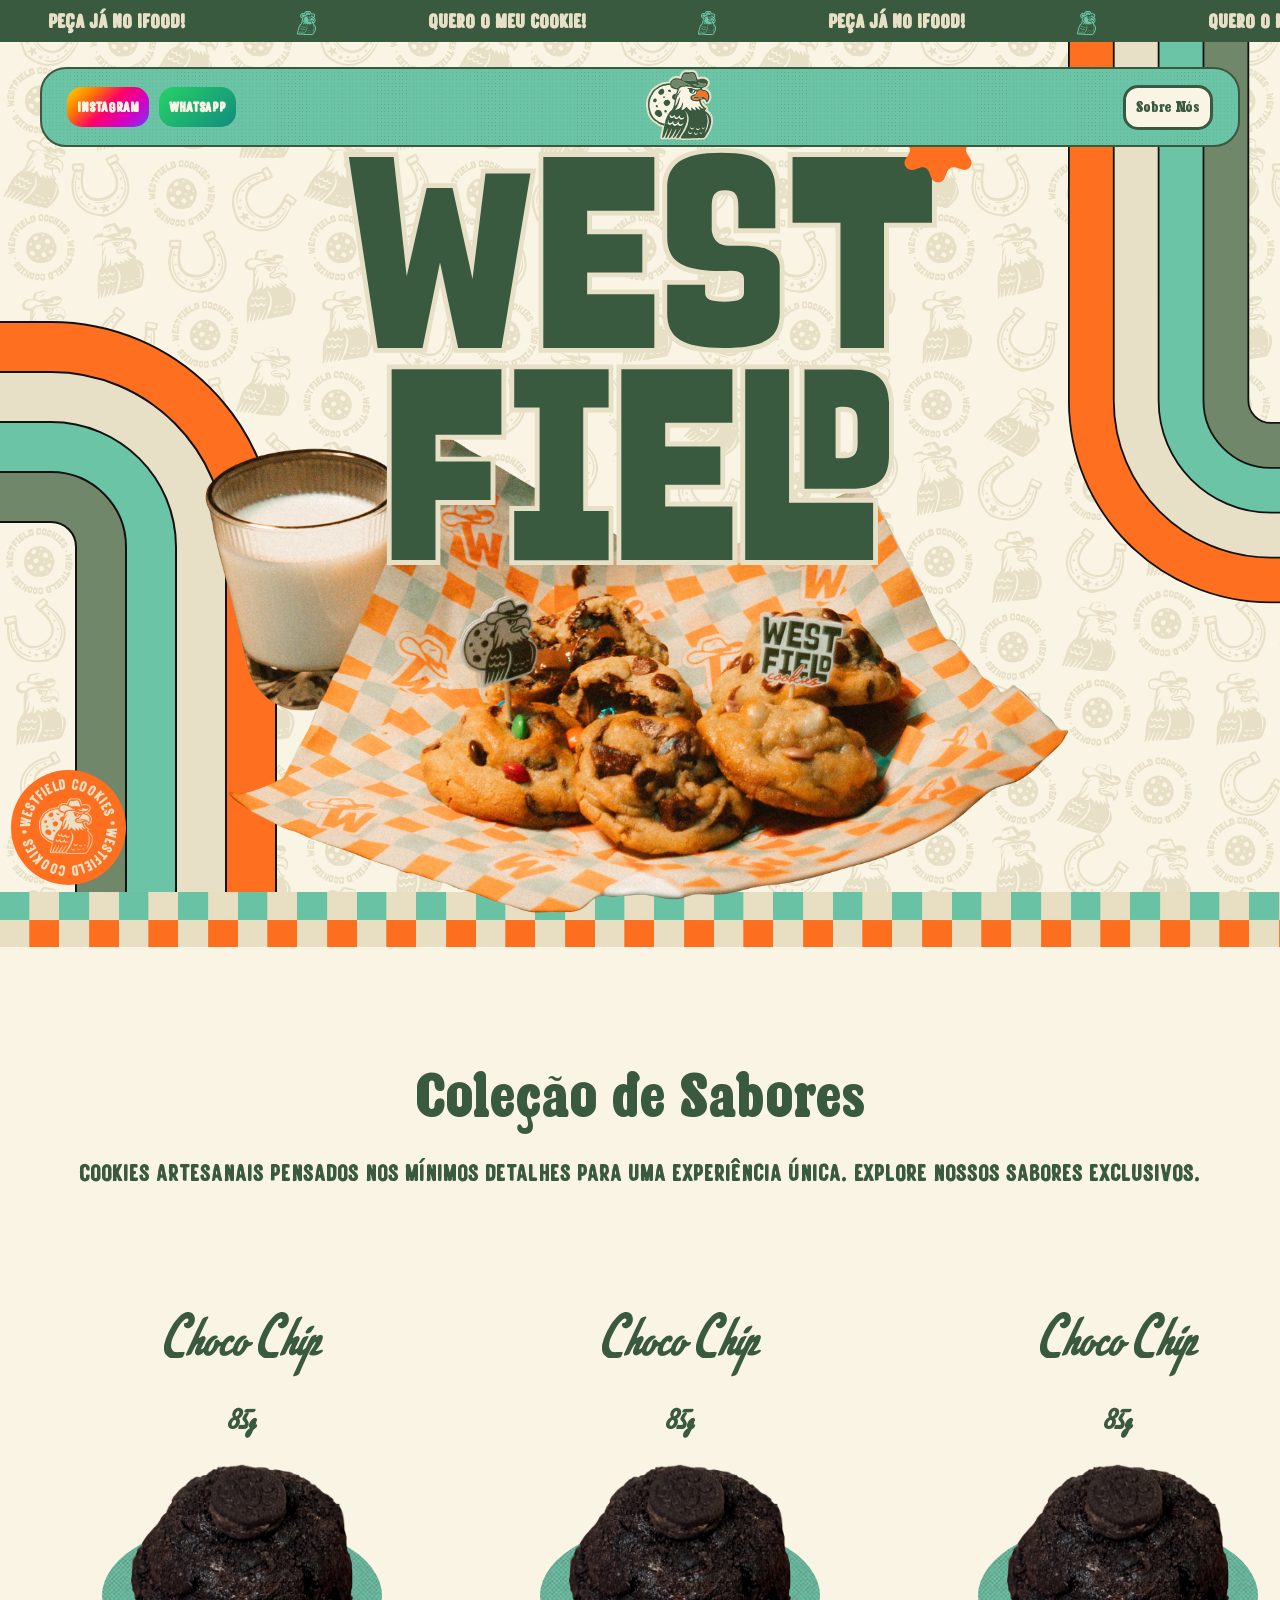
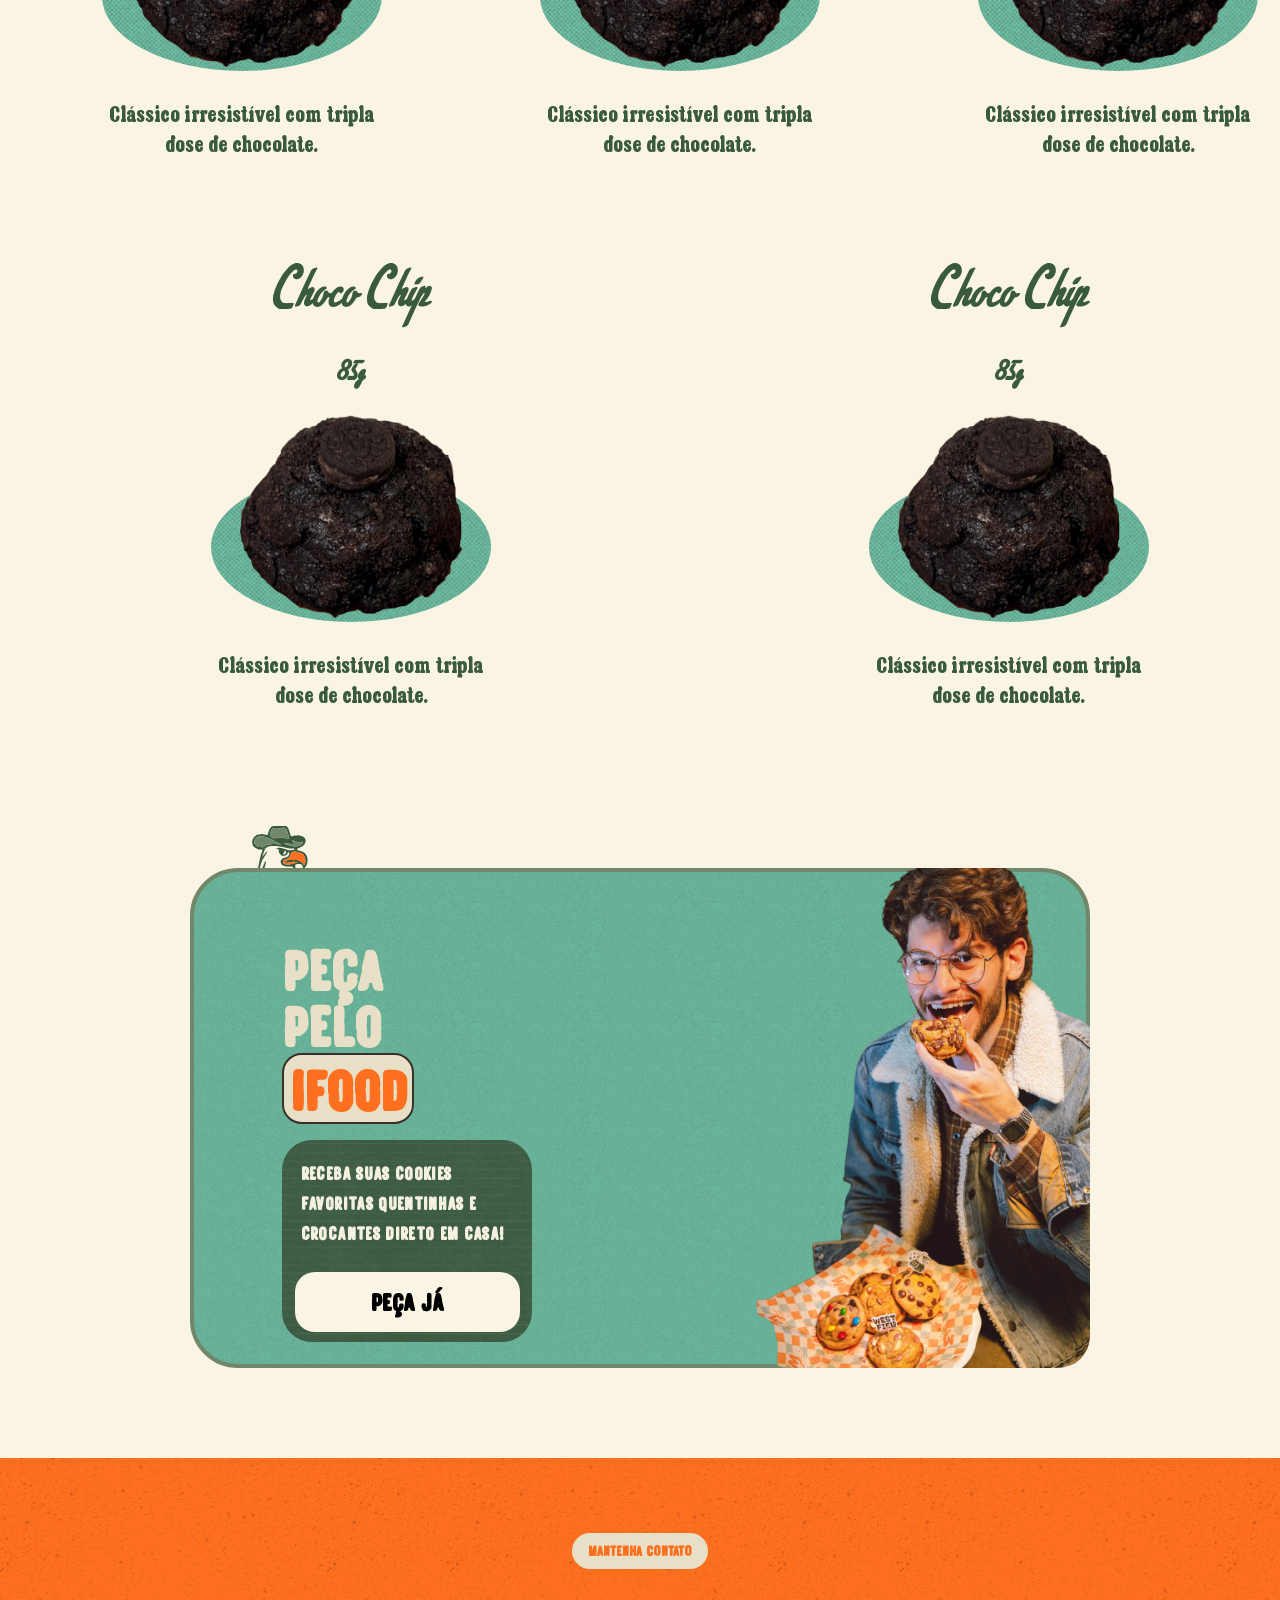
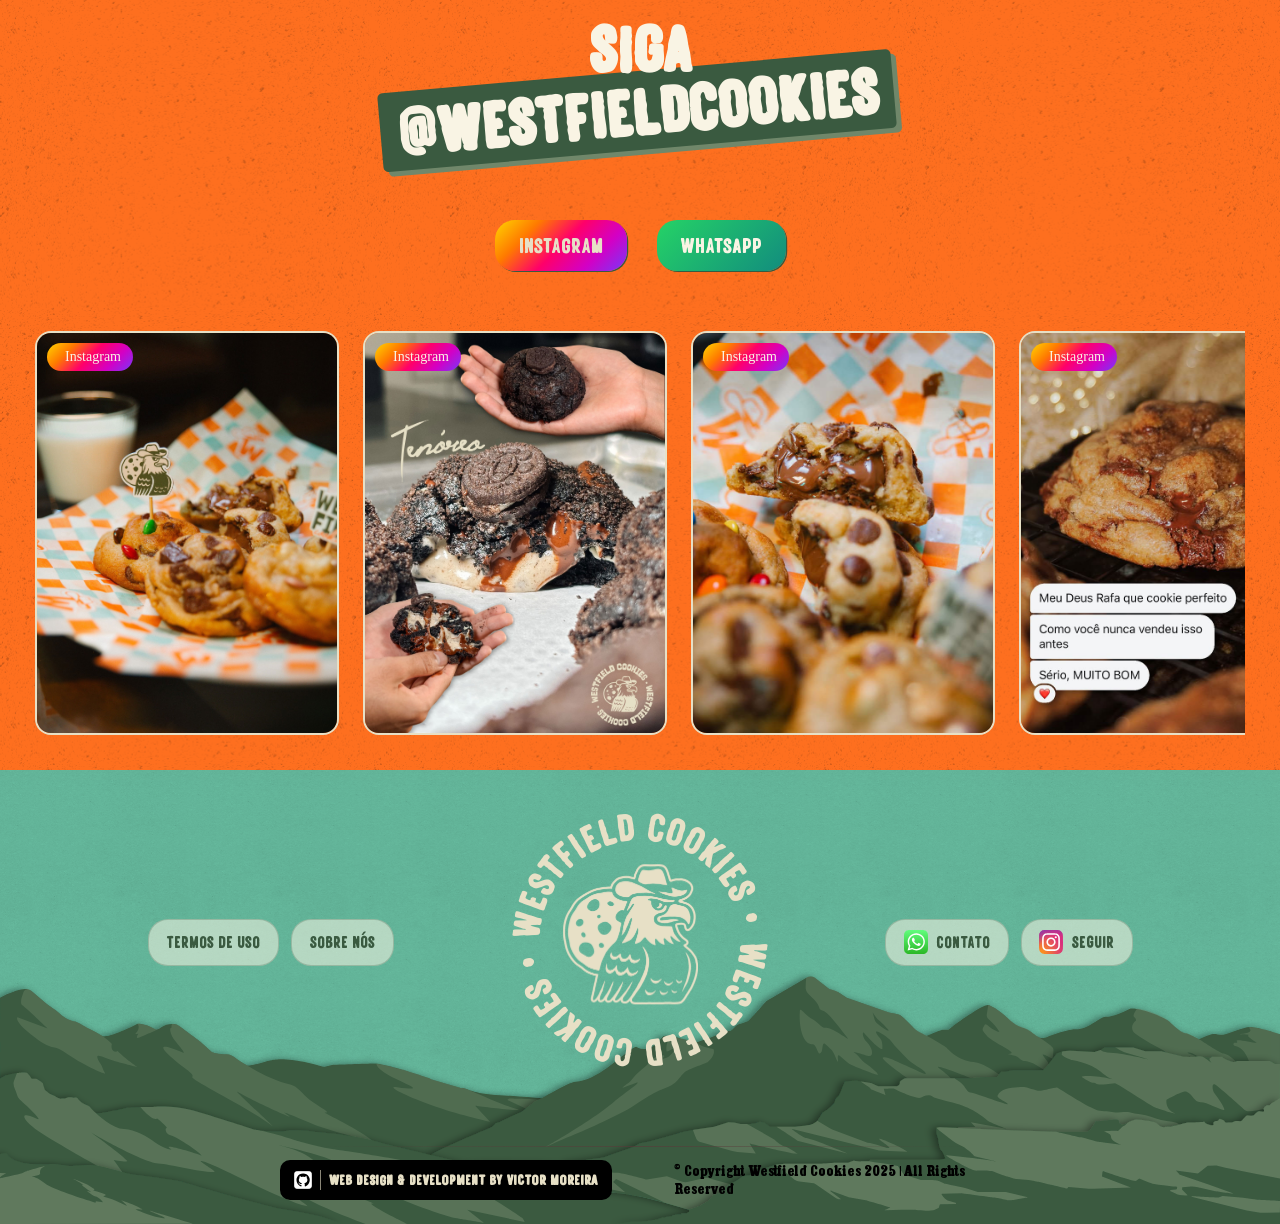
==== commit f90f12ce: "UI improvements and responsive fixes feat: new NavBar dropdown UI fix: footer button gap and positio" ====
--- a/index.html
+++ b/index.html
@@ -19,98 +19,114 @@
 </head>
 <body>
 
-<a class="ticker-link" href="https://www.ifood.com.br" target="_blank">
-  <div class="ticker">
-    <div class="ticker_track" id="tickerTrack"></div>
-      <div class="rainbow-right-container"></div>
-        <!-- RAINBOW RIGHT SIDE -->
-        <svg class="rainbow-side-right" xmlns="http://www.w3.org/2000/svg" width="100%" viewBox="0 0 321 626" fill="none">
-
-          <!-- BLACK OUTLINES -->
-          <path d="M26 0V400C26 510.457 115.543 600 226 600H321"
-                stroke="#121212" stroke-width="52"
-                class="black-stroke stroke-anim"></path>
-
-          <path d="M76 0V400C76 482.843 143.157 550 226 550H321"
-                stroke="#121212" stroke-width="52"
-                class="black-stroke stroke-anim"></path>
-
-          <path d="M126 0V400C126 455.228 170.772 500 226 500H321"
-                stroke="#121212" stroke-width="52"
-                class="black-stroke stroke-anim"></path>
-
-          <path d="M176 0V400C176 427.614 198.386 450 226 450H321"
-                stroke="#121212" stroke-width="52"
-                class="black-stroke stroke-anim"></path>
-
-          <!-- RAINBOW COLORS -->
-          <path d="M26 0V400C26 510.457 115.543 600 226 600H321"
-                stroke="#FE6F1F" stroke-width="48"
-                class="rainbow-stroke stroke-anim"></path>
-
-          <path d="M76 0V400C76 482.843 143.157 550 226 550H321"
-                stroke="#E7E0C6" stroke-width="48"
-                class="rainbow-stroke stroke-anim"></path>
-
-          <path d="M126 0V400C126 455.228 170.772 500 226 500H321"
-                stroke="#6BC4A6" stroke-width="48"
-                class="rainbow-stroke stroke-anim"></path>
-
-          <path d="M176 0V400C176 427.614 198.386 450 226 450H321"
-                stroke="#70876A" stroke-width="48"
-                class="rainbow-stroke stroke-anim"></path>
-
-        </svg>
-      </div>  
-    </div>
-  </div>
-</a>
-
- <!---------------------------- Nav Section ---------------------------->
-<nav class="nav-section">
-  
-  <div class="nav-buttons-contacts desktop-only">
-    <a href="https://www.instagram.com/westfieldcookies/" class="insta-btn-nav">
-      instagram
-    </a>
-    <a href="https://westfieldcookies.carrd.co/" class="whats-btn-nav">
-      WhatsApp
-    </a>
-  </div>
-
-  <div class="logo">
-    <img src="./resources/img/logo-3.1.svg" alt="Westfield Cookies logo">
-  </div>
-
-  <div class="nav-buttons-right desktop-only">
-    <div class="nav-buttons">
-      <a href="./about/index.html">
-        <button class="nav-button-about">Sobre Nós</button>
+  <!---------------------------- Ticker Track ---------------------------->
+  <a class="ticker-link" href="https://www.ifood.com.br" target="_blank">
+    <div class="ticker">
+      <div class="ticker_track" id="tickerTrack"></div>
+        <div class="rainbow-right-container"></div>
+          <!-- RAINBOW RIGHT SIDE -->
+          <svg class="rainbow-side-right" xmlns="http://www.w3.org/2000/svg" width="100%" viewBox="0 0 321 626" fill="none">
+
+            <!-- BLACK OUTLINES -->
+            <path d="M26 0V400C26 510.457 115.543 600 226 600H321"
+                  stroke="#121212" stroke-width="52"
+                  class="black-stroke stroke-anim"></path>
+
+            <path d="M76 0V400C76 482.843 143.157 550 226 550H321"
+                  stroke="#121212" stroke-width="52"
+                  class="black-stroke stroke-anim"></path>
+
+            <path d="M126 0V400C126 455.228 170.772 500 226 500H321"
+                  stroke="#121212" stroke-width="52"
+                  class="black-stroke stroke-anim"></path>
+
+            <path d="M176 0V400C176 427.614 198.386 450 226 450H321"
+                  stroke="#121212" stroke-width="52"
+                  class="black-stroke stroke-anim"></path>
+
+            <!-- RAINBOW COLORS -->
+            <path d="M26 0V400C26 510.457 115.543 600 226 600H321"
+                  stroke="#FE6F1F" stroke-width="48"
+                  class="rainbow-stroke stroke-anim"></path>
+
+            <path d="M76 0V400C76 482.843 143.157 550 226 550H321"
+                  stroke="#E7E0C6" stroke-width="48"
+                  class="rainbow-stroke stroke-anim"></path>
+
+            <path d="M126 0V400C126 455.228 170.772 500 226 500H321"
+                  stroke="#6BC4A6" stroke-width="48"
+                  class="rainbow-stroke stroke-anim"></path>
+
+            <path d="M176 0V400C176 427.614 198.386 450 226 450H321"
+                  stroke="#70876A" stroke-width="48"
+                  class="rainbow-stroke stroke-anim"></path>
+
+          </svg>
+        </div>  
+      </div>
+    </div>
+  </a>
+
+  <!---------------------------- Nav Section ---------------------------->
+  <nav class="nav-section">
+    <div class="nav-buttons-contacts desktop-only">
+      <a href="https://www.instagram.com/westfieldcookies/" class="insta-btn-nav">
+        instagram
       </a>
-    </div>
-  </div>
-
-  <div class="hamburger" id="hamburger-btn">
-    <div class="bar"></div>
-    <div class="bar"></div>
-    <div class="bar"></div>
-  </div>
-
-  <div class="nav-menu" id="nav-menu">
-    <a href="./about/index.html" class="nav-menu-link about-link-nav-mobile">Sobre Nós</a>
-    <a href="https://www.instagram.com/westfieldcookies/" class="nav-menu-link insta-link-nav-mobile">Instagram</a>
-    <a href="https://westfieldcookies.carrd.co/" class="nav-menu-link whats-link-nav-mobile">WhatsApp</a>
-  </div>
-</nav>
-
-
-<!---------------------------- Logo Circle Animation ---------------------------->
-<svg class="img-circle" viewBox="0 0 300 300" width="115" height="115">
+      <a href="https://westfieldcookies.carrd.co/" class="whats-btn-nav">
+        WhatsApp
+      </a>
+    </div>
+
+    <div class="logo">
+      <img src="./resources/img/logo-3.1.svg" alt="Westfield Cookies logo">
+    </div>
+
+    <div class="nav-buttons-right desktop-only">
+      <div class="nav-buttons">
+        <a href="./about/index.html">
+          <button class="nav-button-about">Sobre Nós</button>
+        </a>
+      </div>
+    </div>
+
+    <div class="hamburger" id="hamburger-btn">
+      <div class="bar"></div>
+      <div class="bar"></div>
+      <div class="bar"></div>
+    </div>
+    </nav>
+
+    <div class="overlay-menu" id="nav-menu">
+      <nav class="overlay-menu__nav">
+        <a class="overlay-menu__link overlay-menu__link--1" href="./about/index.html">
+          <img class="overlay-menu__link-icon" src="./resources/img/logo-6.1.svg" alt="01">
+          <span class="overlay-menu__link-text">Sobre Nós</span>
+        </a>
+
+        <a class="overlay-menu__link overlay-menu__link--2" href="https://instagram.com/...">
+          <img class="overlay-menu__link-icon" src="./resources/img/logo-6-INSTA.svg" alt="02">
+          <span class="overlay-menu__link-text">Instagram</span>
+        </a>
+
+        <a class="overlay-menu__link overlay-menu__link--3" href="https://wa.me/...">
+          <img class="overlay-menu__link-icon" src="./resources/img/logo-5.1_WHATSAPP.svg" alt="03">
+          <span class="overlay-menu__link-text">WhatsApp</span>
+        </a>
+      </nav>
+
+      <img class="dropdown-adesivo" src="./resources/img/adesivo-2.2.svg" alt="adesivo um cookie para cada mood">
+    </div>
+
+
+  <!---------------------------- Logo Circle Animation ---------------------------->
+  <svg class="img-circle" viewBox="0 0 300 300" width="115" height="115">
     <defs>
         <path id="circlePath" d="M150,150 m-100,0 a100,100 0 1,1 200,0 a100,100 0 1,1 -200,0"/>
     </defs>
     <!------ Logo in center ------>
     <image href="./resources/img/icone-3-transperent.svg" x="71" y="71" width="155" height="155"/>
+
     <!------ Spinning Text ------>
     <g class="spinning-text">
         <!------ First part of text ------>
@@ -122,379 +138,386 @@
             <textPath href="#circlePath" startOffset="50%" fill="#e7e0c6">WESTFIELD COOKIES <tspan dy="-2" font-size="40px" fill="#e7e0c6">•</tspan></textPath>
         </text>
     </g>
-</svg>
-
-
-    <!---------------------------- BANNER -------------------------->
-    <div class="banner">
-      <div class="logo-banner">
-        <img src="resources/img/logotipo-6.0.svg" alt="logotipo">
-        <img class="adesivo" src="./resources/img/adesivo-5.svg" alt="adesivo">
-      </div>
-      <img class="plate" src="./resources/img/cookie-e-leite.avif" alt="plate">
-      <!-- BANNER DECORATIONS -->
-      <div class="pattern-decor">
-        <!-- RAINBOW LEFT -->
-        <div class="rainbow-left-container">
-          <!-- LEFT SIDE -->
-          <svg class="rainbow-side-left" xmlns="http://www.w3.org/2000/svg" width="100%" viewBox="0 0 321 626" fill="none">
-
-            <!-- BLACK OUTLINES -->
-            <path d="M26 0V400C26 510.457 115.543 600 226 600H321"
-                  stroke="#121212" stroke-width="52"
-                  class="black-stroke stroke-anim"></path>
-
-            <path d="M76 0V400C76 482.843 143.157 550 226 550H321"
-                  stroke="#121212" stroke-width="52"
-                  class="black-stroke stroke-anim"></path>
-
-            <path d="M126 0V400C126 455.228 170.772 500 226 500H321"
-                  stroke="#121212" stroke-width="52"
-                  class="black-stroke stroke-anim"></path>
-
-            <path d="M176 0V400C176 427.614 198.386 450 226 450H321"
-                  stroke="#121212" stroke-width="52"
-                  class="black-stroke stroke-anim"></path>
-
-            <!-- RAINBOW COLORS -->
-            <path d="M26 0V400C26 510.457 115.543 600 226 600H321"
-                  stroke="#fE6F1F" stroke-width="48"
-                  class="rainbow-stroke stroke-anim"></path>
-
-            <path d="M76 0V400C76 482.843 143.157 550 226 550H321"
-                  stroke="#E7E0C6" stroke-width="48"
-                  class="rainbow-stroke stroke-anim"></path>
-
-            <path d="M126 0V400C126 455.228 170.772 500 226 500H321"
-                  stroke="#6BC4A6" stroke-width="48"
-                  class="rainbow-stroke stroke-anim"></path>
-
-            <path d="M176 0V400C176 427.614 198.386 450 226 450H321"
-                  stroke="#70876A" stroke-width="48"
-                  class="rainbow-stroke stroke-anim"></path>
-          </svg>
-        </div>
-      </div>
-    </div>
-
-<!---------------------------- FLAVORS -------------------------->
-    <div class="flavors">
-      <h2 class="flavors-title">Coleção de Sabores</h2>
-      <h3>Cookies artesanais pensados nos mínimos detalhes para uma experiência única. Explore nossos sabores exclusivos.</h3>
-    </div>
-
-<!---------------------------- CATALOG -------------------------->
-<section class="catalog-all-items">
-
-  <!-- CATALOG ITEM 1 -->
-  <div class="catalog-item" data-hover="./resources/img/pattern-2.svg">
-    
-    <div class="star star-1">
-      <div class="ray big-ray"></div>
-      <div class="ray big-ray vert"></div>
-      <div class="ray small-ray"></div>
-      <div class="ray small-ray b"></div>
-      <div class="center"></div>
-    </div>
-
-    <div class="star star-2">
-      <div class="ray big-ray"></div>
-      <div class="ray big-ray vert"></div>
-      <div class="ray small-ray"></div>
-      <div class="ray small-ray b"></div>
-      <div class="center"></div>
-    </div>
-
-    <div class="star star-3">
-      <div class="ray big-ray"></div>
-      <div class="ray big-ray vert"></div>
-      <div class="ray small-ray"></div>
-      <div class="ray small-ray b"></div>
-      <div class="center"></div>
-    </div>
-
-    <div class="star star-4">
-      <div class="ray big-ray"></div>
-      <div class="ray big-ray vert"></div>
-      <div class="ray small-ray"></div>
-      <div class="ray small-ray b"></div>
-      <div class="center"></div>
-    </div>
-
-    <div class="star star-5">
-      <div class="ray big-ray"></div>
-      <div class="ray big-ray vert"></div>
-      <div class="ray small-ray"></div>
-      <div class="ray small-ray b"></div>
-      <div class="center"></div>
-    </div>
-
-
-    <img class="cookie-img-swap" src="./resources/img/cookie-transparent.svg"
-         data-hover="./resources/img/cookie-transparent-open.svg" alt="cookie image"/>
-
-    <h3 class="item-title">Choco Chip</h3>
-    <p class="item-weight">85g</p>
-
-    <div class="cookie-wrapper">
-      <img class="catalog-img img-1" src="./resources/img/chocolate-chunk-1.svg">
-      <img class="catalog-img img-2" src="./resources/img/pink-chip-chocolate-1.svg">
-      <img class="catalog-img img-3" src="./resources/img/Macadamia.svg">
-    </div>
-
-    <p class="item-description">Clássico irresistível com tripla dose de chocolate.</p>
+  </svg>
+
+  <!---------------------------- BANNER -------------------------->
+  <div class="banner">
+    <div class="logo-banner">
+      <img src="resources/img/logotipo-6.0.svg" alt="logotipo">
+      <img class="adesivo" src="./resources/img/adesivo-5.svg" alt="adesivo">
+    </div>
+    <img class="plate" src="./resources/img/cookie-e-leite.avif" alt="plate">
+    <!-- BANNER DECORATIONS -->
+    <div class="pattern-decor">
+      <!-- RAINBOW LEFT -->
+      <div class="rainbow-left-container">
+        <!-- LEFT SIDE -->
+        <svg class="rainbow-side-left" xmlns="http://www.w3.org/2000/svg" width="100%" viewBox="0 0 321 626" fill="none">
+
+          <!-- BLACK OUTLINES -->
+          <path d="M26 0V400C26 510.457 115.543 600 226 600H321"
+                stroke="#121212" stroke-width="52"
+                class="black-stroke stroke-anim"></path>
+
+          <path d="M76 0V400C76 482.843 143.157 550 226 550H321"
+                stroke="#121212" stroke-width="52"
+                class="black-stroke stroke-anim"></path>
+
+          <path d="M126 0V400C126 455.228 170.772 500 226 500H321"
+                stroke="#121212" stroke-width="52"
+                class="black-stroke stroke-anim"></path>
+
+          <path d="M176 0V400C176 427.614 198.386 450 226 450H321"
+                stroke="#121212" stroke-width="52"
+                class="black-stroke stroke-anim"></path>
+
+          <!-- RAINBOW COLORS -->
+          <path d="M26 0V400C26 510.457 115.543 600 226 600H321"
+                stroke="#fE6F1F" stroke-width="48"
+                class="rainbow-stroke stroke-anim"></path>
+
+          <path d="M76 0V400C76 482.843 143.157 550 226 550H321"
+                stroke="#E7E0C6" stroke-width="48"
+                class="rainbow-stroke stroke-anim"></path>
+
+          <path d="M126 0V400C126 455.228 170.772 500 226 500H321"
+                stroke="#6BC4A6" stroke-width="48"
+                class="rainbow-stroke stroke-anim"></path>
+
+          <path d="M176 0V400C176 427.614 198.386 450 226 450H321"
+                stroke="#70876A" stroke-width="48"
+                class="rainbow-stroke stroke-anim"></path>
+        </svg>
+      </div>
+    </div>
   </div>
 
-  <!-- Catolog Item 2 -->
-  <div class="catalog-item" data-hover="./resources/img/pattern-2.svg">
-
-    <div class="star star-1">
-      <div class="ray big-ray"></div>
-      <div class="ray big-ray vert"></div>
-      <div class="ray small-ray"></div>
-      <div class="ray small-ray b"></div>
-      <div class="center"></div>
-    </div>
-
-    <div class="star star-2">
-      <div class="ray big-ray"></div>
-      <div class="ray big-ray vert"></div>
-      <div class="ray small-ray"></div>
-      <div class="ray small-ray b"></div>
-      <div class="center"></div>
-    </div>
-
-    <div class="star star-3">
-      <div class="ray big-ray"></div>
-      <div class="ray big-ray vert"></div>
-      <div class="ray small-ray"></div>
-      <div class="ray small-ray b"></div>
-      <div class="center"></div>
-    </div>
-
-    <div class="star star-4">
-      <div class="ray big-ray"></div>
-      <div class="ray big-ray vert"></div>
-      <div class="ray small-ray"></div>
-      <div class="ray small-ray b"></div>
-      <div class="center"></div>
-    </div>
-
-    <div class="star star-5">
-      <div class="ray big-ray"></div>
-      <div class="ray big-ray vert"></div>
-      <div class="ray small-ray"></div>
-      <div class="ray small-ray b"></div>
-      <div class="center"></div>
-    </div>
-
-
-    <h3 class="item-title">Choco Chip</h3>
-    <p class="item-weight">85g</p>
-
-    <img class="cookie-img-swap" src="./resources/img/cookie-transparent.svg"
-         data-hover="./resources/img/cookie-transparent-open.svg">
-
-    <div class="cookie-wrapper">
-      <img class="catalog-img img-1" src="./resources/img/chocolate-chunk-1.svg">
-      <img class="catalog-img img-2" src="./resources/img/pink-chip-chocolate-1.svg">
-      <img class="catalog-img img-3" src="./resources/img/Macadamia.svg">
-    </div>
-
-    <p class="item-description">Clássico irresistível com tripla dose de chocolate.</p>
+  <!---------------------------- FLAVORS -------------------------->
+  <div class="flavors">
+    <h2 class="flavors-title">Coleção de Sabores</h2>
+    <h3>Cookies artesanais pensados nos mínimos detalhes para uma experiência única. Explore nossos sabores exclusivos.</h3>
   </div>
 
-  <!-- Catalog Item 3 -->
-  <div class="catalog-item" data-hover="./resources/img/pattern-2.svg">
-
-    <div class="star star-1">
-      <div class="ray big-ray"></div>
-      <div class="ray big-ray vert"></div>
-      <div class="ray small-ray"></div>
-      <div class="ray small-ray b"></div>
-      <div class="center"></div>
-    </div>
-
-    <div class="star star-2">
-      <div class="ray big-ray"></div>
-      <div class="ray big-ray vert"></div>
-      <div class="ray small-ray"></div>
-      <div class="ray small-ray b"></div>
-      <div class="center"></div>
-    </div>
-
-    <div class="star star-3">
-      <div class="ray big-ray"></div>
-      <div class="ray big-ray vert"></div>
-      <div class="ray small-ray"></div>
-      <div class="ray small-ray b"></div>
-      <div class="center"></div>
-    </div>
-
-    <div class="star star-4">
-      <div class="ray big-ray"></div>
-      <div class="ray big-ray vert"></div>
-      <div class="ray small-ray"></div>
-      <div class="ray small-ray b"></div>
-      <div class="center"></div>
-    </div>
-
-    <div class="star star-5">
-      <div class="ray big-ray"></div>
-      <div class="ray big-ray vert"></div>
-      <div class="ray small-ray"></div>
-      <div class="ray small-ray b"></div>
-      <div class="center"></div>
-    </div>
-
-    <h3 class="item-title">Choco Chip</h3>
-    <p class="item-weight">85g</p>
-
-    <img class="cookie-img-swap" src="./resources/img/cookie-transparent.svg"
-         data-hover="./resources/img/cookie-transparent-open.svg">
-
-    <div class="cookie-wrapper">
-      <img class="catalog-img img-1" src="./resources/img/chocolate-chunk-1.svg">
-      <img class="catalog-img img-2" src="./resources/img/pink-chip-chocolate-1.svg">
-      <img class="catalog-img img-3" src="./resources/img/Macadamia.svg">
-    </div>
-
-    <p class="item-description">Clássico irresistível com tripla dose de chocolate.</p>
-  </div>
-
-  <!-- Catalog Item 4 -->
-  <div class="catalog-item" data-hover="./resources/img/pattern-2.svg">
-
-    <div class="star star-1">
-      <div class="ray big-ray"></div>
-      <div class="ray big-ray vert"></div>
-      <div class="ray small-ray"></div>
-      <div class="ray small-ray b"></div>
-      <div class="center"></div>
-    </div>
-
-    <div class="star star-2">
-      <div class="ray big-ray"></div>
-      <div class="ray big-ray vert"></div>
-      <div class="ray small-ray"></div>
-      <div class="ray small-ray b"></div>
-      <div class="center"></div>
-    </div>
-
-    <div class="star star-3">
-      <div class="ray big-ray"></div>
-      <div class="ray big-ray vert"></div>
-      <div class="ray small-ray"></div>
-      <div class="ray small-ray b"></div>
-      <div class="center"></div>
-    </div>
-
-    <div class="star star-4">
-      <div class="ray big-ray"></div>
-      <div class="ray big-ray vert"></div>
-      <div class="ray small-ray"></div>
-      <div class="ray small-ray b"></div>
-      <div class="center"></div>
-    </div>
-
-    <div class="star star-5">
-      <div class="ray big-ray"></div>
-      <div class="ray big-ray vert"></div>
-      <div class="ray small-ray"></div>
-      <div class="ray small-ray b"></div>
-      <div class="center"></div>
-    </div>
-
-    <h3 class="item-title">Choco Chip</h3>
-    <p class="item-weight">85g</p>
-
-    <img class="cookie-img-swap" src="./resources/img/cookie-transparent.svg"
-         data-hover="./resources/img/cookie-transparent-open.svg">
-
-    <div class="cookie-wrapper">
-      <img class="catalog-img img-1" src="./resources/img/chocolate-chunk-1.svg">
-      <img class="catalog-img img-2" src="./resources/img/pink-chip-chocolate-1.svg">
-      <img class="catalog-img img-3" src="./resources/img/Macadamia.svg">
-    </div>
-
-    <p class="item-description">Clássico irresistível com tripla dose de chocolate.</p>
-  </div>
-
-  <!-- Catalog Item 5 -->
-  <div class="catalog-item" data-hover="./resources/img/pattern-2.svg">
-
-    <div class="star star-1">
-      <div class="ray big-ray"></div>
-      <div class="ray big-ray vert"></div>
-      <div class="ray small-ray"></div>
-      <div class="ray small-ray b"></div>
-      <div class="center"></div>
-    </div>
-
-    <div class="star star-2">
-      <div class="ray big-ray"></div>
-      <div class="ray big-ray vert"></div>
-      <div class="ray small-ray"></div>
-      <div class="ray small-ray b"></div>
-      <div class="center"></div>
-    </div>
-
-    <div class="star star-3">
-      <div class="ray big-ray"></div>
-      <div class="ray big-ray vert"></div>
-      <div class="ray small-ray"></div>
-      <div class="ray small-ray b"></div>
-      <div class="center"></div>
-    </div>
-
-    <div class="star star-4">
-      <div class="ray big-ray"></div>
-      <div class="ray big-ray vert"></div>
-      <div class="ray small-ray"></div>
-      <div class="ray small-ray b"></div>
-      <div class="center"></div>
-    </div>
-
-    <div class="star star-5">
-      <div class="ray big-ray"></div>
-      <div class="ray big-ray vert"></div>
-      <div class="ray small-ray"></div>
-      <div class="ray small-ray b"></div>
-      <div class="center"></div>
-    </div>
-
-    <h3 class="item-title">Choco Chip</h3>
-    <p class="item-weight">85g</p>
-
-    <img class="cookie-img-swap" src="./resources/img/cookie-transparent.svg"
-         data-hover="./resources/img/cookie-transparent-open.svg">
-
-    <div class="cookie-wrapper">
-      <img class="catalog-img img-1" src="./resources/img/chocolate-chunk-1.svg">
-      <img class="catalog-img img-2" src="./resources/img/pink-chip-chocolate-1.svg">
-      <img class="catalog-img img-3" src="./resources/img/Macadamia.svg">
-    </div>
-
-    <p class="item-description">Clássico irresistível com tripla dose de chocolate.</p>
-  </div>
-
-</section>
+  <!---------------------------- CATALOG -------------------------->
+  <section class="catalog-all-items">
+
+    <!-- CATALOG ITEM 1 -->
+    <div class="catalog-item" data-hover="./resources/img/pattern-2.svg">
+      
+      <div class="star star-1">
+        <div class="ray big-ray"></div>
+        <div class="ray big-ray vert"></div>
+        <div class="ray small-ray"></div>
+        <div class="ray small-ray b"></div>
+        <div class="center"></div>
+      </div>
+
+      <div class="star star-2">
+        <div class="ray big-ray"></div>
+        <div class="ray big-ray vert"></div>
+        <div class="ray small-ray"></div>
+        <div class="ray small-ray b"></div>
+        <div class="center"></div>
+      </div>
+
+      <div class="star star-3">
+        <div class="ray big-ray"></div>
+        <div class="ray big-ray vert"></div>
+        <div class="ray small-ray"></div>
+        <div class="ray small-ray b"></div>
+        <div class="center"></div>
+      </div>
+
+      <div class="star star-4">
+        <div class="ray big-ray"></div>
+        <div class="ray big-ray vert"></div>
+        <div class="ray small-ray"></div>
+        <div class="ray small-ray b"></div>
+        <div class="center"></div>
+      </div>
+
+      <div class="star star-5">
+        <div class="ray big-ray"></div>
+        <div class="ray big-ray vert"></div>
+        <div class="ray small-ray"></div>
+        <div class="ray small-ray b"></div>
+        <div class="center"></div>
+      </div>
+
+
+      <img class="cookie-img-swap" src="./resources/img/cookie-transparent.svg"
+          data-hover="./resources/img/cookie-transparent-open.svg" alt="cookie image"/>
+
+      <h3 class="item-title">Choco Chip</h3>
+      <p class="item-weight">85g</p>
+
+      <div class="cookie-wrapper">
+        <img class="catalog-img img-1" src="./resources/img/chocolate-chunk-1.svg">
+        <img class="catalog-img img-2" src="./resources/img/pink-chip-chocolate-1.svg">
+        <img class="catalog-img img-3" src="./resources/img/Macadamia.svg">
+      </div>
+
+      <p class="item-description">Clássico irresistível com tripla dose de chocolate.</p>
+    </div>
+
+    <!-- Catolog Item 2 -->
+    <div class="catalog-item" data-hover="./resources/img/pattern-2.svg">
+
+      <div class="star star-1">
+        <div class="ray big-ray"></div>
+        <div class="ray big-ray vert"></div>
+        <div class="ray small-ray"></div>
+        <div class="ray small-ray b"></div>
+        <div class="center"></div>
+      </div>
+
+      <div class="star star-2">
+        <div class="ray big-ray"></div>
+        <div class="ray big-ray vert"></div>
+        <div class="ray small-ray"></div>
+        <div class="ray small-ray b"></div>
+        <div class="center"></div>
+      </div>
+
+      <div class="star star-3">
+        <div class="ray big-ray"></div>
+        <div class="ray big-ray vert"></div>
+        <div class="ray small-ray"></div>
+        <div class="ray small-ray b"></div>
+        <div class="center"></div>
+      </div>
+
+      <div class="star star-4">
+        <div class="ray big-ray"></div>
+        <div class="ray big-ray vert"></div>
+        <div class="ray small-ray"></div>
+        <div class="ray small-ray b"></div>
+        <div class="center"></div>
+      </div>
+
+      <div class="star star-5">
+        <div class="ray big-ray"></div>
+        <div class="ray big-ray vert"></div>
+        <div class="ray small-ray"></div>
+        <div class="ray small-ray b"></div>
+        <div class="center"></div>
+      </div>
+
+
+      <h3 class="item-title">Choco Chip</h3>
+      <p class="item-weight">85g</p>
+
+      <img class="cookie-img-swap" src="./resources/img/cookie-transparent.svg"
+          data-hover="./resources/img/cookie-transparent-open.svg">
+
+      <div class="cookie-wrapper">
+        <img class="catalog-img img-1" src="./resources/img/chocolate-chunk-1.svg">
+        <img class="catalog-img img-2" src="./resources/img/pink-chip-chocolate-1.svg">
+        <img class="catalog-img img-3" src="./resources/img/Macadamia.svg">
+      </div>
+
+      <p class="item-description">Clássico irresistível com tripla dose de chocolate.</p>
+    </div>
+
+    <!-- Catalog Item 3 -->
+    <div class="catalog-item" data-hover="./resources/img/pattern-2.svg">
+
+      <div class="star star-1">
+        <div class="ray big-ray"></div>
+        <div class="ray big-ray vert"></div>
+        <div class="ray small-ray"></div>
+        <div class="ray small-ray b"></div>
+        <div class="center"></div>
+      </div>
+
+      <div class="star star-2">
+        <div class="ray big-ray"></div>
+        <div class="ray big-ray vert"></div>
+        <div class="ray small-ray"></div>
+        <div class="ray small-ray b"></div>
+        <div class="center"></div>
+      </div>
+
+      <div class="star star-3">
+        <div class="ray big-ray"></div>
+        <div class="ray big-ray vert"></div>
+        <div class="ray small-ray"></div>
+        <div class="ray small-ray b"></div>
+        <div class="center"></div>
+      </div>
+
+      <div class="star star-4">
+        <div class="ray big-ray"></div>
+        <div class="ray big-ray vert"></div>
+        <div class="ray small-ray"></div>
+        <div class="ray small-ray b"></div>
+        <div class="center"></div>
+      </div>
+
+      <div class="star star-5">
+        <div class="ray big-ray"></div>
+        <div class="ray big-ray vert"></div>
+        <div class="ray small-ray"></div>
+        <div class="ray small-ray b"></div>
+        <div class="center"></div>
+      </div>
+
+      <h3 class="item-title">Choco Chip</h3>
+      <p class="item-weight">85g</p>
+
+      <img class="cookie-img-swap" src="./resources/img/cookie-transparent.svg"
+          data-hover="./resources/img/cookie-transparent-open.svg">
+
+      <div class="cookie-wrapper">
+        <img class="catalog-img img-1" src="./resources/img/chocolate-chunk-1.svg">
+        <img class="catalog-img img-2" src="./resources/img/pink-chip-chocolate-1.svg">
+        <img class="catalog-img img-3" src="./resources/img/Macadamia.svg">
+      </div>
+
+      <p class="item-description">Clássico irresistível com tripla dose de chocolate.</p>
+    </div>
+
+    <!-- Catalog Item 4 -->
+    <div class="catalog-item" data-hover="./resources/img/pattern-2.svg">
+
+      <div class="star star-1">
+        <div class="ray big-ray"></div>
+        <div class="ray big-ray vert"></div>
+        <div class="ray small-ray"></div>
+        <div class="ray small-ray b"></div>
+        <div class="center"></div>
+      </div>
+
+      <div class="star star-2">
+        <div class="ray big-ray"></div>
+        <div class="ray big-ray vert"></div>
+        <div class="ray small-ray"></div>
+        <div class="ray small-ray b"></div>
+        <div class="center"></div>
+      </div>
+
+      <div class="star star-3">
+        <div class="ray big-ray"></div>
+        <div class="ray big-ray vert"></div>
+        <div class="ray small-ray"></div>
+        <div class="ray small-ray b"></div>
+        <div class="center"></div>
+      </div>
+
+      <div class="star star-4">
+        <div class="ray big-ray"></div>
+        <div class="ray big-ray vert"></div>
+        <div class="ray small-ray"></div>
+        <div class="ray small-ray b"></div>
+        <div class="center"></div>
+      </div>
+
+      <div class="star star-5">
+        <div class="ray big-ray"></div>
+        <div class="ray big-ray vert"></div>
+        <div class="ray small-ray"></div>
+        <div class="ray small-ray b"></div>
+        <div class="center"></div>
+      </div>
+
+      <h3 class="item-title">Choco Chip</h3>
+      <p class="item-weight">85g</p>
+
+      <img class="cookie-img-swap" src="./resources/img/cookie-transparent.svg"
+          data-hover="./resources/img/cookie-transparent-open.svg">
+
+      <div class="cookie-wrapper">
+        <img class="catalog-img img-1" src="./resources/img/chocolate-chunk-1.svg">
+        <img class="catalog-img img-2" src="./resources/img/pink-chip-chocolate-1.svg">
+        <img class="catalog-img img-3" src="./resources/img/Macadamia.svg">
+      </div>
+
+      <p class="item-description">Clássico irresistível com tripla dose de chocolate.</p>
+    </div>
+
+    <!-- Catalog Item 5 -->
+    <div class="catalog-item" data-hover="./resources/img/pattern-2.svg">
+
+      <div class="star star-1">
+        <div class="ray big-ray"></div>
+        <div class="ray big-ray vert"></div>
+        <div class="ray small-ray"></div>
+        <div class="ray small-ray b"></div>
+        <div class="center"></div>
+      </div>
+
+      <div class="star star-2">
+        <div class="ray big-ray"></div>
+        <div class="ray big-ray vert"></div>
+        <div class="ray small-ray"></div>
+        <div class="ray small-ray b"></div>
+        <div class="center"></div>
+      </div>
+
+      <div class="star star-3">
+        <div class="ray big-ray"></div>
+        <div class="ray big-ray vert"></div>
+        <div class="ray small-ray"></div>
+        <div class="ray small-ray b"></div>
+        <div class="center"></div>
+      </div>
+
+      <div class="star star-4">
+        <div class="ray big-ray"></div>
+        <div class="ray big-ray vert"></div>
+        <div class="ray small-ray"></div>
+        <div class="ray small-ray b"></div>
+        <div class="center"></div>
+      </div>
+
+      <div class="star star-5">
+        <div class="ray big-ray"></div>
+        <div class="ray big-ray vert"></div>
+        <div class="ray small-ray"></div>
+        <div class="ray small-ray b"></div>
+        <div class="center"></div>
+      </div>
+
+      <h3 class="item-title">Choco Chip</h3>
+      <p class="item-weight">85g</p>
+
+      <img class="cookie-img-swap" src="./resources/img/cookie-transparent.svg"
+          data-hover="./resources/img/cookie-transparent-open.svg">
+
+      <div class="cookie-wrapper">
+        <img class="catalog-img img-1" src="./resources/img/chocolate-chunk-1.svg">
+        <img class="catalog-img img-2" src="./resources/img/pink-chip-chocolate-1.svg">
+        <img class="catalog-img img-3" src="./resources/img/Macadamia.svg">
+      </div>
+
+      <p class="item-description">Clássico irresistível com tripla dose de chocolate.</p>
+    </div>
+
+  </section>
 
   <!---------------------------- IFOOD SECTION ---------------------------->
-  <section class="ifood-section">
+  <section class="ifood-cta">
     <div class="eagle-img">
       <img src="./resources/img/adesivo-4.1.svg" alt="ilustracão de águia com chapéu de cowboy">
     </div>
     
-    <div class="ifood-content">
+    <div class="ifood-cta-content">
       <div class="ifood-text">
         <h2 class="ifood-title">
           <span style="--brand-color:#E7E0C6">Peça</span>
           <span style="--brand-color:#E7E0C6">Pelo</span>
           <span class="font-cycle" style="--brand-color:#FE6F1F">iFood</span>
         </h2>
-        <p>Receba suas cookies favoritas quentinhas e crocantes direto em casa!</p>
-        <button class="button-1">Compre Agora</button>
+        <div class="ifood-text-bottom">
+          <p>Receba suas cookies favoritas quentinhas e crocantes direto em casa!</p>
+
+          <button class="c-btn-magnetic">
+            <span class="c-btn-magnetic__text">Peça Já</span>
+            <span class="c-btn-magnetic__fill"></span>
+          </button>
+        </div>
+        
+
       </div>
       <div class="ifood-image">
         <img src="./resources/img/comendo-cookie.webp" alt="iFood Delivery Banner">
@@ -502,178 +525,180 @@
     </div>
   </section>
 
-<!---------------------------- INSTAGRAM SECTION ---------------------------->
-<section class="insta-section">
-  <div class="insta-header">
-    <span class="insta-tag">Mantenha contato</span>
-    <h2>
-      SIGA <br>
-      <span>@WESTFIELDCOOKIES</span>
-    </h2>
-
-    <div class="insta-social-buttons">
-      <a href="https://www.instagram.com/westfieldcookies/" class="insta-btn">
-        <i class="fab fa-instagram"></i> Instagram
-      </a>
-      <a href="https://westfieldcookies.carrd.co/?utm_source=ig&utm_medium=social&utm_content=link_in_bio" class="whats-btn">
-        <i class="fab fa-whatsapp"></i> WhatsApp
-      </a>
-    </div>
-  </div>
-
-  <!-- CONTINUOUS SLIDER -->
-<div class="insta-slider">
-  <div class="insta-track" id="instaTrack">
-
-    <div class="insta-item">
-      <a href="https://www.instagram.com/p/DRNx98ej8Nc/?utm_source=ig_web_copy_link&igsh=MzRlODBiNWFlZA==" target="_blank">
-        <img src="./resources/img/inst-post-1.jpg" alt="">
-        <span class="insta-label">
-          <i class="fab fa-instagram"></i> Instagram
-        </span>
-      </a>
-    </div>
-
-    <div class="insta-item">
-      <a href="https://www.instagram.com/p/DPfMGSVDRil/?utm_source=ig_web_copy_link&igsh=MzRlODBiNWFlZA==" target="_blank">
-        <img src="./resources/img/inst-post-2.jpg" alt="">
-        <span class="insta-label">
-          <i class="fab fa-instagram"></i> Instagram
-        </span>
-      </a>
-    </div>
-
-    <div class="insta-item">
-      <a href="https://www.instagram.com/p/DRNx98ej8Nc/?utm_source=ig_web_copy_link&igsh=MzRlODBiNWFlZA==" target="_blank">
-        <img src="./resources/img/inst-post-3.jpg" alt="">
-        <span class="insta-label">
-          <i class="fab fa-instagram"></i> Instagram
-        </span>
-      </a>
-    </div>
-
-    <div class="insta-item">
-      <a href="https://www.instagram.com/p/DBH7akTvZ_a/?utm_source=ig_web_copy_link&igsh=MzRlODBiNWFlZA==" target="_blank">
-        <img src="./resources/img/inst-post-4.jpg" alt="">
-          <span class="insta-label">
+  <!---------------------------- INSTAGRAM SECTION ---------------------------->
+  <section class="insta-feed">
+
+    <div class="insta-feed-content">
+      <div class="insta-header">
+        <span class="insta-tag">Mantenha contato</span>
+        <h2 class="insta-siga">SIGA</h2>
+        <h2 class="insta-hashtag">@WESTFIELDCOOKIES</h2>
+
+        <div class="insta-social-buttons">
+          <a class="insta-btn" href="https://www.instagram.com/westfieldcookies/">
             <i class="fab fa-instagram"></i> Instagram
-        </span>
-      </a>
-    </div>
-
-    <div class="insta-item">
-      <a href="https://www.instagram.com/p/DC0FAMyvj0c/?utm_source=ig_web_copy_link&igsh=MzRlODBiNWFlZA==" target="_blank">
-        <img src="./resources/img/inst-post-5.jpg" alt="">
-        <span class="insta-label">
-          <i class="fab fa-instagram"></i> Instagram
-        </span>
-      </a>
-    </div>
-
-    <div class="insta-item">
-      <a href="https://www.instagram.com/p/DRNx98ej8Nc/?utm_source=ig_web_copy_link&igsh=MzRlODBiNWFlZA==" target="_blank">
-        <img src="./resources/img/inst-post-1.jpg" alt="">
-        <span class="insta-label">
-          <i class="fab fa-instagram"></i> Instagram
-        </span>
-      </a>
-    </div>
-
-    <div class="insta-item">
-      <a href="https://www.instagram.com/p/DPfMGSVDRil/?utm_source=ig_web_copy_link&igsh=MzRlODBiNWFlZA==" target="_blank">
-        <img src="./resources/img/inst-post-2.jpg" alt="">
-        <span class="insta-label">
-          <i class="fab fa-instagram"></i> Instagram
-        </span>
-      </a>
-    </div>
-
-    <div class="insta-item">
-      <a href="https://www.instagram.com/p/DRNx98ej8Nc/?utm_source=ig_web_copy_link&igsh=MzRlODBiNWFlZA==" target="_blank">
-        <img src="./resources/img/inst-post-3.jpg" alt="">
-        <span class="insta-label">
-          <i class="fab fa-instagram"></i> Instagram
-        </span>
-      </a>
-    </div>
-
-    <div class="insta-item">
-      <a href="https://www.instagram.com/p/DBH7akTvZ_a/?utm_source=ig_web_copy_link&igsh=MzRlODBiNWFlZA==" target="_blank">
-        <img src="./resources/img/inst-post-4.jpg" alt="">
-          <span class="insta-label">
-            <i class="fab fa-instagram"></i> Instagram
-        </span>
-      </a>
-    </div>
-
-    <div class="insta-item">
-      <a href="https://www.instagram.com/p/DC0FAMyvj0c/?utm_source=ig_web_copy_link&igsh=MzRlODBiNWFlZA==" target="_blank">
-        <img src="./resources/img/inst-post-5.jpg" alt="">
-        <span class="insta-label">
-          <i class="fab fa-instagram"></i> Instagram
-        </span>
-      </a>
-    </div>
-
-        <div class="insta-item">
-      <a href="https://www.instagram.com/p/DRNx98ej8Nc/?utm_source=ig_web_copy_link&igsh=MzRlODBiNWFlZA==" target="_blank">
-        <img src="./resources/img/inst-post-1.jpg" alt="">
-        <span class="insta-label">
-          <i class="fab fa-instagram"></i> Instagram
-        </span>
-      </a>
-    </div>
-
-    <div class="insta-item">
-      <a href="https://www.instagram.com/p/DPfMGSVDRil/?utm_source=ig_web_copy_link&igsh=MzRlODBiNWFlZA==" target="_blank">
-        <img src="./resources/img/inst-post-2.jpg" alt="">
-        <span class="insta-label">
-          <i class="fab fa-instagram"></i> Instagram
-        </span>
-      </a>
-    </div>
-
-    <div class="insta-item">
-      <a href="https://www.instagram.com/p/DRNx98ej8Nc/?utm_source=ig_web_copy_link&igsh=MzRlODBiNWFlZA==" target="_blank">
-        <img src="./resources/img/inst-post-3.jpg" alt="">
-        <span class="insta-label">
-          <i class="fab fa-instagram"></i> Instagram
-        </span>
-      </a>
-    </div>
-
-    <div class="insta-item">
-      <a href="https://www.instagram.com/p/DBH7akTvZ_a/?utm_source=ig_web_copy_link&igsh=MzRlODBiNWFlZA==" target="_blank">
-        <img src="./resources/img/inst-post-4.jpg" alt="">
-          <span class="insta-label">
-            <i class="fab fa-instagram"></i> Instagram
-        </span>
-      </a>
-    </div>
-
-    <div class="insta-item">
-      <a href="https://www.instagram.com/p/DC0FAMyvj0c/?utm_source=ig_web_copy_link&igsh=MzRlODBiNWFlZA==" target="_blank">
-        <img src="./resources/img/inst-post-5.jpg" alt="">
-        <span class="insta-label">
-          <i class="fab fa-instagram"></i> Instagram
-        </span>
-      </a>
-    </div>
-
-  </div>
-</div>
-</section>
-
-    
+          </a>
+          <a  class="whats-btn" href="https://westfieldcookies.carrd.co/?utm_source=ig&utm_medium=social&utm_content=link_in_bio">
+            <i class="fab fa-whatsapp"></i> WhatsApp
+          </a>
+        </div>
+
+      </div>
+
+      <!-- CONTINUOUS SLIDER -->
+      <div class="insta-slider">
+        <div class="insta-track" id="instaTrack">
+
+          <div class="insta-item">
+            <a href="https://www.instagram.com/p/DRNx98ej8Nc/?utm_source=ig_web_copy_link&igsh=MzRlODBiNWFlZA==" target="_blank">
+              <img src="./resources/img/inst-post-1.jpg" alt="">
+              <span class="insta-label">
+                <i class="fab fa-instagram"></i> Instagram
+              </span>
+            </a>
+          </div>
+
+          <div class="insta-item">
+            <a href="https://www.instagram.com/p/DPfMGSVDRil/?utm_source=ig_web_copy_link&igsh=MzRlODBiNWFlZA==" target="_blank">
+              <img src="./resources/img/inst-post-2.jpg" alt="">
+              <span class="insta-label">
+                <i class="fab fa-instagram"></i> Instagram
+              </span>
+            </a>
+          </div>
+
+          <div class="insta-item">
+            <a href="https://www.instagram.com/p/DRNx98ej8Nc/?utm_source=ig_web_copy_link&igsh=MzRlODBiNWFlZA==" target="_blank">
+              <img src="./resources/img/inst-post-3.jpg" alt="">
+              <span class="insta-label">
+                <i class="fab fa-instagram"></i> Instagram
+              </span>
+            </a>
+          </div>
+
+          <div class="insta-item">
+            <a href="https://www.instagram.com/p/DBH7akTvZ_a/?utm_source=ig_web_copy_link&igsh=MzRlODBiNWFlZA==" target="_blank">
+              <img src="./resources/img/inst-post-4.jpg" alt="">
+                <span class="insta-label">
+                  <i class="fab fa-instagram"></i> Instagram
+              </span>
+            </a>
+          </div>
+
+          <div class="insta-item">
+            <a href="https://www.instagram.com/p/DC0FAMyvj0c/?utm_source=ig_web_copy_link&igsh=MzRlODBiNWFlZA==" target="_blank">
+              <img src="./resources/img/inst-post-5.jpg" alt="">
+              <span class="insta-label">
+                <i class="fab fa-instagram"></i> Instagram
+              </span>
+            </a>
+          </div>
+
+          <div class="insta-item">
+            <a href="https://www.instagram.com/p/DRNx98ej8Nc/?utm_source=ig_web_copy_link&igsh=MzRlODBiNWFlZA==" target="_blank">
+              <img src="./resources/img/inst-post-1.jpg" alt="">
+              <span class="insta-label">
+                <i class="fab fa-instagram"></i> Instagram
+              </span>
+            </a>
+          </div>
+
+          <div class="insta-item">
+            <a href="https://www.instagram.com/p/DPfMGSVDRil/?utm_source=ig_web_copy_link&igsh=MzRlODBiNWFlZA==" target="_blank">
+              <img src="./resources/img/inst-post-2.jpg" alt="">
+              <span class="insta-label">
+                <i class="fab fa-instagram"></i> Instagram
+              </span>
+            </a>
+          </div>
+
+          <div class="insta-item">
+            <a href="https://www.instagram.com/p/DRNx98ej8Nc/?utm_source=ig_web_copy_link&igsh=MzRlODBiNWFlZA==" target="_blank">
+              <img src="./resources/img/inst-post-3.jpg" alt="">
+              <span class="insta-label">
+                <i class="fab fa-instagram"></i> Instagram
+              </span>
+            </a>
+          </div>
+
+          <div class="insta-item">
+            <a href="https://www.instagram.com/p/DBH7akTvZ_a/?utm_source=ig_web_copy_link&igsh=MzRlODBiNWFlZA==" target="_blank">
+              <img src="./resources/img/inst-post-4.jpg" alt="">
+                <span class="insta-label">
+                  <i class="fab fa-instagram"></i> Instagram
+              </span>
+            </a>
+          </div>
+
+          <div class="insta-item">
+            <a href="https://www.instagram.com/p/DC0FAMyvj0c/?utm_source=ig_web_copy_link&igsh=MzRlODBiNWFlZA==" target="_blank">
+              <img src="./resources/img/inst-post-5.jpg" alt="">
+              <span class="insta-label">
+                <i class="fab fa-instagram"></i> Instagram
+              </span>
+            </a>
+          </div>
+
+              <div class="insta-item">
+            <a href="https://www.instagram.com/p/DRNx98ej8Nc/?utm_source=ig_web_copy_link&igsh=MzRlODBiNWFlZA==" target="_blank">
+              <img src="./resources/img/inst-post-1.jpg" alt="">
+              <span class="insta-label">
+                <i class="fab fa-instagram"></i> Instagram
+              </span>
+            </a>
+          </div>
+
+          <div class="insta-item">
+            <a href="https://www.instagram.com/p/DPfMGSVDRil/?utm_source=ig_web_copy_link&igsh=MzRlODBiNWFlZA==" target="_blank">
+              <img src="./resources/img/inst-post-2.jpg" alt="">
+              <span class="insta-label">
+                <i class="fab fa-instagram"></i> Instagram
+              </span>
+            </a>
+          </div>
+
+          <div class="insta-item">
+            <a href="https://www.instagram.com/p/DRNx98ej8Nc/?utm_source=ig_web_copy_link&igsh=MzRlODBiNWFlZA==" target="_blank">
+              <img src="./resources/img/inst-post-3.jpg" alt="">
+              <span class="insta-label">
+                <i class="fab fa-instagram"></i> Instagram
+              </span>
+            </a>
+          </div>
+
+          <div class="insta-item">
+            <a href="https://www.instagram.com/p/DBH7akTvZ_a/?utm_source=ig_web_copy_link&igsh=MzRlODBiNWFlZA==" target="_blank">
+              <img src="./resources/img/inst-post-4.jpg" alt="">
+                <span class="insta-label">
+                  <i class="fab fa-instagram"></i> Instagram
+              </span>
+            </a>
+          </div>
+
+          <div class="insta-item">
+            <a href="https://www.instagram.com/p/DC0FAMyvj0c/?utm_source=ig_web_copy_link&igsh=MzRlODBiNWFlZA==" target="_blank">
+              <img src="./resources/img/inst-post-5.jpg" alt="">
+              <span class="insta-label">
+                <i class="fab fa-instagram"></i> Instagram
+              </span>
+            </a>
+          </div>
+
+        </div>
+      </div>
+    </div>
+
+  </section>
+
 </body>
 
+<!---------------------------- FOOTER ---------------------------->
 <footer class="site-footer">
   <div class="footer-top">
     
     <div class="footer-left">
-      <a href="#" class="footer-link footer-pill-texture">Privacidade</a>
-      <a href="#" class="footer-link footer-pill-texture">Termos de Uso</a>
-      <a href="./about/index.html" class="footer-link footer-pill-texture">Sobre Nós</a>
+      <a href="#" class="footer-button-1">Termos de Uso</a>
+      <a href="./about/index.html" class="footer-button-1">Sobre Nós</a>
     </div>
 
     <div class="footer-animation-wrapper">
@@ -707,11 +732,11 @@
     </div>
 
     <div class="footer-right">
-      <a href="https://wa.me/55XXXXXXXXXX" class="footer-icon-link icon-anim">
+      <a class="footer-button-1 icon-anim footer-contact" href="https://wa.me/55XXXXXXXXXX">
         <img src="./resources/img/whatsapp-1.svg" alt="WhatsApp">
         Contato
       </a>
-      <a href="https://instagram.com/" class="footer-icon-link icon-anim">
+      <a class="footer-button-1 icon-anim footer-contact" href="https://instagram.com/">
         <img src="./resources/img/instagram-1.svg" alt="Instagram">
         Seguir
       </a>
@@ -719,326 +744,398 @@
     
   </div>
 
-  <!-- ============================== -->
-  <!-- MOUNTAINS FOOTER DECORATION -->
-  <!-- ============================== -->
-  <div class="footer-mountains">
-
-    <!-- Middle hills -->
-    <svg class="mountain mountain-mid"
-        viewBox="0 0 1440 320"
-        preserveAspectRatio="none"
-        aria-hidden="true">
-
-      <path
-        d="
-          M0,195
-          Q110,185 210,175
-          L290,150
-          Q340,155 380,160
-          Q430,165 470,160
-          Q560,155 650,140
-          L760,135
-          Q820,138 860,145
-          Q940,155 1020,160
-          Q1160,175 1280,165
-          L1380,175
-          Q1410,180 1440,185
-          L1440,320 L0,320 Z
-        "
-      />
-
+  <!-- FOOTER MOUNTAINS -->
+  <div class="footer-mountains" aria-hidden="true">
+    <svg
+      class="footer-mountains__svg"
+      xmlns="http://www.w3.org/2000/svg"
+      xmlns:xlink="http://www.w3.org/1999/xlink"
+      preserveAspectRatio="none"
+      viewBox="21 0 1440 332"
+      role="img"
+      focusable="false"
+    >
+      <defs>
+        <style>
+          /* colors */
+          .mountain-green-primary { fill: #3a5a40; }   /* thicket */
+          .mountain-green-muted { fill: #70876a; }     /* meadow */
+
+          /* opacity helpers */
+          .mountain-shadow-soft { opacity: 0.55; }
+          .mountain-shadow-mid { opacity: 0.7; }
+          .mountain-shadow-group { opacity: 0.4; }
+
+          /* filtered mountain wrappers */
+          .mountain-filter-front { filter: url(#drop-shadow-6--footerMountains); }
+          .mountain-filter-back-left { filter: url(#drop-shadow-1--footerMountains); }
+          .mountain-filter-back-right { filter: url(#drop-shadow-2--footerMountains); }
+          .mountain-filter-mid-left { filter: url(#drop-shadow-3--footerMountains); }
+          .mountain-filter-front-left { filter: url(#drop-shadow-4--footerMountains); }
+          .mountain-filter-mid-right { filter: url(#drop-shadow-5--footerMountains); }
+        </style>
+
+        <filter id="drop-shadow-1--footerMountains" filterUnits="userSpaceOnUse">
+          <feOffset dx="-4" dy="0"/>
+          <feGaussianBlur result="blur" stdDeviation="5"/>
+          <feFlood flood-color="#000" flood-opacity=".4"/>
+          <feComposite in2="blur" operator="in"/>
+          <feComposite in="SourceGraphic"/>
+        </filter>
+        <filter id="drop-shadow-2--footerMountains" filterUnits="userSpaceOnUse">
+          <feOffset dx="-4" dy="0"/>
+          <feGaussianBlur result="blur-2" stdDeviation="5"/>
+          <feFlood flood-color="#000" flood-opacity=".4"/>
+          <feComposite in2="blur-2" operator="in"/>
+          <feComposite in="SourceGraphic"/>
+        </filter>
+        <filter id="drop-shadow-3--footerMountains" filterUnits="userSpaceOnUse">
+          <feOffset dx="-4" dy="0"/>
+          <feGaussianBlur result="blur-3" stdDeviation="5"/>
+          <feFlood flood-color="#000" flood-opacity=".4"/>
+          <feComposite in2="blur-3" operator="in"/>
+          <feComposite in="SourceGraphic"/>
+        </filter>
+        <filter id="drop-shadow-4--footerMountains" filterUnits="userSpaceOnUse">
+          <feOffset dx="-4" dy="0"/>
+          <feGaussianBlur result="blur-4" stdDeviation="5"/>
+          <feFlood flood-color="#000" flood-opacity=".4"/>
+          <feComposite in2="blur-4" operator="in"/>
+          <feComposite in="SourceGraphic"/>
+        </filter>
+        <filter id="drop-shadow-5--footerMountains" filterUnits="userSpaceOnUse">
+          <feOffset dx="-4" dy="0"/>
+          <feGaussianBlur result="blur-5" stdDeviation="5"/>
+          <feFlood flood-color="#000" flood-opacity=".4"/>
+          <feComposite in2="blur-5" operator="in"/>
+          <feComposite in="SourceGraphic"/>
+        </filter>
+        <filter id="drop-shadow-6--footerMountains" filterUnits="userSpaceOnUse">
+          <feOffset dx="-4" dy="0"/>
+          <feGaussianBlur result="blur-6" stdDeviation="5"/>
+          <feFlood flood-color="#000" flood-opacity=".4"/>
+          <feComposite in2="blur-6" operator="in"/>
+          <feComposite in="SourceGraphic"/>
+        </filter>
+      </defs>
+
+      <!-- BACK LEFT -->
+      <g id="left-3">
+        <path
+          id="back-left-mountain"
+          class="mountain-green-primary mountain-filter-back-left"
+          d="M540.5,158.51c5.3-.88,9.71,7.07,43.72,9.24,73.51,4.7,90.19,10.76,94.94,8.44s-64.03,24.93-64.03,24.93l-61.38,33.35-45.92,12.79-125.85-5.06-326.77-28.28-30.03-28.26-4.17-35.88V45.8l-.1-2.76,7.59-4.31,6.95-2.98s14.35-7.63,20.75-1.45,18.33,18.12,23.85,21.87,8.63,8.47,14.79,12.81c7.07,4.97,11.37,3.31,16.89,7.62s15.23,8.61,24.07,14.9c6.63,4.72,39.85-15.12,39.85-15.12,0,0,7.42-1.43,19.54,6.73,5.41,3.64,8.5-9.38,24.84-5.74.79.18,21.57,17.72,25.35,20.92.39.33.77.68,1.13,1.04l13.15,13.25s7.5,2.67,16.55,2.67c7.05,0,9.83,6.49,22.53,14.11,3.31,1.99,26.03-7.16,27.82-6.51,1.21.44,10.16-5.19,49.02,5.41,3.13.85,5.03,1.56,6.17,2.09,1.4.64,2.96.87,4.49.71l8.22-2.01c.66-.16,1.33-.26,2.01-.28,6.44-.25,41.41-1.62,46.45-1.62,6.62,0,31.35,7.95,31.35,7.95,0,0,30.36,10.47,31.63,11.92l34.61,11.48Z"
+        />
+        <g id="back-left-shadow" class="mountain-shadow-group">
+          <path id="back-left-shadow-1" class="mountain-green-muted" d="M139.21,139.58c-2.44-4.53-3.16-8.8-4.8-11.65-10.43-18.05,1.44-8.8,13.74-4.64,13.03,4.41,27.49,8.45,27.49,8.45,0,0-14.1-10.9-22.36-20.53-2.32,2.15-8.36-.04-6.46-9.11.23-1.1-9.52-9.52-11.04-10.6-8.83-6.29-18.55-10.6-24.07-14.9-5.52-4.31-9.83-2.65-16.89-7.62-6.16-4.33-9.27-9.05-14.79-12.81s-17.44-15.69-23.85-21.87-8.89,2.39-8.89,2.39c0,0-4.97,13.08-1.16,15.9s28.48,29.64,28.48,29.64l-33.95-14.08s-4.52,4.13,15.23,21.86c25.83,23.18,24.36,11.85,37.09,22.02,23.54,18.82,47.19,29.38,46.2,27.54Z"/>
+          <path id="back-left-shadow-2" class="mountain-green-muted" d="M195.18,83.11c-12.12-8.16-19.54-6.73-19.54-6.73,0,0,4.31,5.08-2.1,12.36-.97,1.11,3.09.44,3.09.44,0,0-4.23,7.31,1.1,4.64,3.68-1.84,21.45-10.65,21.45-10.65,0,0-.69.3-1.48.45-.34.06-1.22.38-2.53-.5Z"/>
+          <path id="back-left-shadow-3" class="mountain-green-muted" d="M383.74,208.86c34.65,12.64,56.19,17.47,59.39,19.65-19.85-19.21-60.91-39.24-56.52-38.86,7.71.66-4.75-5.95-17-16.12-8.11-6.73-13.64-17.63-22.08-19.65-21.97-5.26-48.37-24.25-48.8-24.51-12.7-7.62-15.48-14.11-22.53-14.11-9.05,0-16.55-2.67-16.55-2.67l-13.15-13.25c-.36-.37-.74-.71-1.13-1.04-3.79-3.2-24.56-20.74-25.35-20.92-1.73-.39-3.15-.9-5.43-.77-1.07,1.74-.35,5.33-1.04,5.08-2.23-.82-1.02,8.52,4.15,16.08,4.84,7.08,12.49,16.94,9.49,15.5-36.65-17.66-21.34-1.08-4.86,14.03,7.57,6.93,17.75,13.65,14.93,16.81-3.23,3.61,59.92,36.95,90.17,62.78,4.57,3.91-44.6-47.3-39.3-43.72,17,11.48,72.86,40.63,55.42,28.92-14.07-9.44,25.94,11.58,40.18,16.78Z"/>
+          <path id="back-left-shadow-4" class="mountain-green-muted" d="M600.56,184.4c-15.29-4.7-35.31-15.52-48.12-21.59-3.81-1.81-7.11-3.43-9.33-4.11-1.21-.37-2.01-.29-2.6-.2l-34.61-11.48c-1.27-1.45-31.63-11.92-31.63-11.92,0,0-21.37-6.87-29.7-7.83,0,0-1.82,6.12,21.53,19.37,16.52,9.37,33.19,15.72,1.58,10.6-14.72-2.38,12.73,12.9,43.79,25,28.74,11.2,60.77,19.21,60.77,19.21l-16.73-20.53s64.42,9.44,45.04,3.48Z"/>
+          <path id="back-left-shadow-4-2" data-name="back-left-shadow-4" class="mountain-green-muted" d="M591.81,173.68l28.29,15.01,49.98-12.61s-55.12-4.26-65.88-4.02c-6.24.14-8.95-.45-10.77-.05-.4.09-1.61,1.68-1.61,1.68Z"/>
+        </g>
+      </g>
+
+      <!-- BACK RIGHT -->
+      <g id="right-3">
+        <path
+          id="back-right-mountain"
+          class="mountain-green-primary mountain-filter-back-right"
+          d="M1461.08,136.46v-46.61l-8.46-3.15s-18.83-6.4-25.34-6.13c-8.87.37-22.32,8.34-30.11,9.66-2.83.48-8.6-1.23-11.45-.89-4.28.51-15.9,6.62-15.9,6.62,0,0-11.92-7.29-15.23-7.62-3.54-.35-10.65-6.46-18.49-15.32-2.71-3.06-27.71-16.64-42.45-16.31-2.22.05-19.54,11.43-28.81,10.6-6.3-.56-20.2,17.55-35.27,16.06-1.04-.1-17.72,3.31-30.47,9.94-6.24,3.24-10.43.17-17.88-6.62-8.35-7.61-12.59-2.82-25.83-16.89-11.7-12.43-20.06-16.77-22.52-17.39-5.74-1.44-38.06,25.11-39.98,26.96l-4.84,4.67s-5.68-.25-7.51.17c-4.47,1-16.73,7.45-16.73,7.45,0,0-9.85-4.89-13.41-8.45-3.56-3.56-14.14-17.2-17.55-18.38s-11.59-2.82-11.59-2.82l-47.58-18.84-9.36-6.98c-1.62-1.21-3.44-2.13-5.37-2.72l-5.03-1.54-16.15-14.47c-2.92-1.94-6.72-1.94-9.65,0l-44.85,29.7s-12.62,16.48-17.22,21.64c-1.09,1.22-3.26,3.74-4.64,4.64-2.43,1.58-8.39,2.61-10.82,4.2-2.22,1.45-5.07,6.47-7.51,7.51s-8.21-.93-10.6.22c-1.17.56-2.28,3.2-3.31,3.97-5.25,3.92-24.07,10.38-24.07,10.38l-17-4.2s-18.36-6.63-21.64-2.65c-9.27,11.26-15.57,20.73-29.37,13.03-3.22-1.8-32.46,28.66-43.28,34.25-3.64,1.88-12.14,9.25-25.61,10.13-8.1.53-40.54,23.32-43.94,24.73s-14.46,13.47-18.44,15.01-23.18,12.14-23.18,12.14l-4.2,1.21h0c-1.29,2.5-3.35,4.51-5.89,5.72-14.59,6.97-65.22,31.36-66.57,34.92-.94,2.46,35.4,14.43,43.87,14.46,4.55.01,11.04-.57,14.35-.57s39.63,2.21,42.06,2.65,42.5,2.76,44.71,3.64,42.83-6.73,44.38-6.95,25.02-12.92,26.83-12.92,12.47-.11,18.89.33,33.32-11.37,33.32-11.37l110.62,3.97,576.06-100.82Z"
+        />
+        <g id="back-right-shadow" class="mountain-shadow-group">
+          <path id="back-right-shadow-1" class="mountain-green-muted" d="M817.32,125.12c7.82-7.29,7.37-14.08,6.38-16.15-.32-.66-7.66-1.81-12.75-4.22-3.92-1.86-5.93-5.19-5.93-5.19l-17-4.2-12.59-3.28s-1.25,2.29-1.37,3.1c-.49,3.36-4.14,4.47-3.27,15.98.19,2.51,7.81-4.33,11.12-4.54.73-.05-6.28,10.53-9.76,12.49s-7.66,2.97-4.32-.43c3.06-3.12-6.77-2.77-11.2,1.71-3.97,4.02-8.53,9.77-13.66,14.41-8.15,7.36-12.17,15.23-14.57,16.81-3.73,2.45-8.71,7.73-6.62,6.54,3.48-1.99,9.11-4.06,14.99-6.54,8.52-3.6-15.98,15.46-24.59,23.85-27.65,26.91-82.77,60.94-76.5,57.76,38.17-19.42,41.22-18.45,85.45-43.85,16.4-9.42,30.47-24.2,47.77-30.8,16.06-6.13,16.77-16.84,24.18-21.94,3.21-2.21,23.36-10.67,24.26-11.51Z"/>
+          <path id="back-right-shadow-2" class="mountain-green-muted" d="M1148.12,145.93c-2.26-6.33-16.3-14.64-20.5-16.96s-6.75-2.66-8.61-3.23c-.84-.26-1.71-.47-2.59-.54-18.58-1.63-30.08-17.88-30.79-18.56-3.3-3.18-21.91-15.12-21.91-15.12,0,0-9.85-4.89-13.41-8.45-3.56-3.56-14.14-17.2-17.55-18.38-3.36-1.16-11.59-2.82-11.59-2.82l-23.33-9.24s2.15,4.34,4.76,8.96c2.4,4.23,5.19,8.69,7.08,10.27,3.16,2.63,11.37,12.81,11.37,12.81,0,0-.89,2.87-13.8-9.49-2.78-2.66-3.61-10.74-4.66-13.58-.28-.77-4.3-8.29-4.76-8.96l-4.94-1.96-19.32-7.65-9.36-6.98c-1.62-1.21-3.44-2.13-5.37-2.72l-5.03-1.54-16.15-14.47c-2.92-1.94-6.72-1.94-9.65,0,0,0-.58,6.88-.58,14.33,0,6.98,13,14.08,15.07,23.43,1.36,6.14,4.26.68,12.83,12.25s13.91,19.21,19.95,28.4c.9,1.37-18.97-14.74-24.84-14.24s-8.45-6.71-14.32-10.35c-11.17-6.92-14.95-17.49-15.32-10.68-1.49,27.57,6.54,43.58,14.57,41.9,3.56-.75,6.05,13.51,7.95,11.92s2.23-1.67,2.9-7.29c1.08-9.18,2.23-5.59,9.85,2.32,3.48,3.61,5.89,14.1,7.46,15.4,1.43,1.18-2.25-12.01,2.8-6.87s8.61,9.16,13.33,11.59c10.76,5.55,28.86,12.57,28.86,12.57l-.05-.61c-.1-1.22-.6-2.37-1.45-3.26-2.07-2.19-6.33-6.52-10.48-9.86-8.21-6.59-9.31-11.59-14.41-15.07-4.08-2.79,10.54,2.84,14.74,4.06,8.74,2.53,5.38-11.18-.75-17.72-5.27-5.63-5.18-14.33-3.23-11.76,15.57,20.53,20.75,21.52,20.78,20.53.22-6.18-.31-10.45-2.37-13.16-14.35-18.88,7.9-3.16,12.02,3.04,5.63,8.47,9.72,12.27,15.8,19.93,8.6,10.82,18.88,14.9,22.19,19.43,5.91,8.07-10.05-2.9-24.78-9.6-8.84-4.02-16.63-9.68-22.02-8.61-4.84.96,29.03,27.82,29.03,27.82l49.79.99s-10.95-11.32-15.12-14.46c-13.11-9.88,39.52,14.13,39.52,14.13,0,0,30.46-1.6,30.36-1.88Z"/>
+          <path id="back-right-shadow-3" class="mountain-green-muted" d="M1145.37,86.65c-1.77,0-5.15-2.05-7.95-3.75-3.89-2.36-7.44-8.12-8.63-5.3-.75,1.77-3.46,5.41-1.85,8.06,5.19,8.55,7.52,9.74,17.66,16.67,4.83,3.3,22.92,12.99,9.84,12.45-1.84-.08,7.65,1.85,9.15,2.57,2.76,1.32,6.75,6.36,9.16,6.51,1.77.11,5.08.66,5.19.99,7.77,1.29,18.08,12.79,21.09,11.04,1.26-.74,4.15-1.44,2.43-7.07-1.39-4.54-8.74-12.94-7.29-13.14,3.31-.44,10.73,7.47,11.15,3.64.92-8.37,1.32-10.6-.22-12.7-4.78-6.49-16.5-13.3-23.96-20.09-8.35-7.61-12.59-2.82-25.83-16.89-11.7-12.43-20.06-16.77-22.52-17.39l-1.66,12.36c-.28,2.06.4,4.14,1.84,5.64l4.12,4.31c2.06,2.16,3.87,4.55,5.38,7.12l2.91,4.96Z"/>
+          <path id="back-right-shadow-4" class="mountain-green-muted" d="M1412.14,125.95c-3.31-4.8-8.28-9.77-14.24-11.59-2.26,1.1-28.15-18.55-28.15-18.55,0,0-11.92-7.29-15.23-7.62-3.54-.35-10.65-6.46-18.49-15.32-2.42-2.74-19.78-13.55-34.28-15.59-1.14-.16-2.28.5-2.65,1.59-.33.96-4.53,7.18-1.88,9.28,1.96,1.56,1.82,4.14,1.82,4.14-5.8,5.13-5.66,12.5-.99,16.56,6.29,5.46,20.2,14.9,30.47,20.53,4.96,2.72,3.89,5.77,5.63,7.62,6.63,7.05,20.69,2.1,29.14,1.57,9.49-.6-11.42-5.38-4.96-5.71,4.5-.23,11.25,6.94,15.23,7.45,3.69.47,40.7,8.69,38.58,5.63Z"/>
+          <path id="back-right-shadow-5" class="mountain-green-muted" d="M1452.54,86.54s-18.83-6.4-25.34-6.13c-3.3.14,3.15,3.64-.66,6.46-2.23,1.65-5.37,1.82-10.27,2.65-2.83.48,11.95.29,9.27,1.32-2.15.83,2.65,4.31,8.61,9.11,4.54,3.32-24.88-5.78-21.69-1.16,2.32,3.37-4.49-.06-3.81,3.97.66,3.9,10.76-.99,17.88,22.52,25.02,1.06,34.45,11.01,34.45,11.01v-46.61l-8.46-3.15Z"/>
+        </g>
+      </g>
+
+      <!-- MID LEFT -->
+      <g id="left-2">
+        <path id="middle-left-mountain" class="mountain-green-primary mountain-filter-mid-left" d="M21,146.37s4.61-3.53,6.38-3.97s12.81-3.09,12.81-3.09c0,0,9.71-1.77,11.48,0s4.86,7.07,4.86,7.07h5.3s7.51,4.86,7.51,6.18s2.21,8.39,2.21,8.39l5.3,4.86l5.74,2.65s5.74,4.01,7.07,3.55s3.09.49,6.62-1.09s7.51,0,7.51,0c0,0,3.53-1.47,4.86,1.12s5.52,5.8,5.52,5.8c0,0,6.84,3.64,7.29,3.97s1.77,2.1,2.1,2.65s3.86,6.73,7.07,6.4s19.76-3.64,21.75-4.08s11.15-3.09,11.81-3.2c0,0,14.46-1.1,14.9-1.1s12.58.22,12.58.22c0,0,22.42-3.97,53.33,6.51s63.04,22.52,63.04,22.52c0,0,21.97,4.53,37.98.77c0,0,13.69-.99,29.92,1.99c0,0,41.29,3.2,68.45,12.03s177.85,48.57,201.69,52.77s49.68,12.14,71.32,13.25s86.77,23.24,105.54,31.35-67.78,8.11-67.78,8.11H21v-185.63Z"/>
+        <path id="middle-left-shadow" class="mountain-green-muted mountain-shadow-soft" d="M43.8,173.65c-1.82-1.86-3.08-4.19-3.64-6.74-1.25-5.65-4.19-9.5-3.95-14.8.08-1.82,3.97-12.81,3.97-12.81,0,0,9.71-1.77,11.48,0s4.86,7.07,4.86,7.07h5.3s7.51,4.86,7.51,6.18s2.21,8.39,2.21,8.39l5.3,4.86l5.74,2.65s5.74,4.01,7.07,3.55s3.09.49,6.62-1.09s7.51,0,7.51,0c0,0,3.53-1.47,4.86,1.12s5.52,5.8,5.52,5.8c0,0,6.84,3.64,7.29,3.97s1.67,2.17,2.1,2.65c9.38,10.68,24.29,25.61,36.87,26.27s26.5,9.94,35.11,17.22c9.81,8.3,19.44,9.52,18.12,8.64-14.28-9.51,26.95,4.81,32.89,7.58,7.69,3.59-24.95-23.25-32.89-25.17-6.86-1.66-7.19-9.16-5.2-9.6s-10.45-12.73-10.93-12.25c-4.31,4.31-18.88-14.68-18.44-14.68s12.58.22,12.58.22c0,0,22.42-3.97,53.33,6.51s63.04,22.52,63.04,22.52c0,0,14.43,1.91,44.82,13.25c0,0,27.16,8.64,43.39,11.62c0,0,81.06,12.9,108.21,21.73c27.16,8.83,91.28,55.5,103.91,65.84c.78.64,3.26,5.35,2.66,5.2l-64.4-15.42l18.69,16.5s-32.8-5.97-36.27-7.12c-34.44-11.43-83.9-33.62-79.98-40.07c3.58-5.89-34.24-12.28-12.25-10.6c8.48.65,24.51,7.61,30.47,7.95c8.28.47-69.14-26.59-69.61-27.47c-3.71-6.92-70.98-23.87-62.86-21.72c49.5,13.13,49.09,36.87,41.56,34.77c-2.98-.83,100.85,43.72,31.96,25c-8.48-2.3,41.9,16.54,31.96,14.74c-10.93-1.99,39.08,26.33,39.08,26.33l-47.25-.28s-49.21-19.95-75.12-37.81c-3.73-2.57,4.06,4.22.91,3.48c-10.48-2.48,13.08,12.67,8.2,11.54c-27.39-6.35-101.68-53.65-118.23-57.63c-7.24-1.74,18.66,14.13,13.8,14.13c-18.21,0-48.29-9.88-62.59-10.93c-18.11-1.32-75.18-39.19-75.18-39.19c0,0,35.71,29.49,40.07,35.77c1.77,2.54-15.01-1.16-15.01-1.16l10.59,17.16l-25.06-7.07s-40.09-25.04-64.91-42.83c-22.17-15.89-30.5-31.82-7.95-20.09c10.06,5.23-10.2-15.94-17.81-23.73Z"/>
+      </g>
+
+      <!-- FRONT LEFT -->
+      <g id="left-1">
+        <path id="front-left-mountain" class="mountain-green-primary mountain-filter-front-left" d="M21,332v-88.92s6.82-3.09,8.15,0s6.62,7.07,8.83,7.95s10.16,3.97,16.78,4.42s21.2.44,25.17,0s15.46,2.77,22.08,2.49s17.22-2.81,30.47,0s30.47,9.87,37.98,10.76s50.34,7.51,53.43,8.83s51.67,17.22,51.67,17.22c0,0,58.73,18.11,61.38,18.11s39.3,7.51,46.81,10.16s22.52,8.99,22.52,8.99H21Z"/>
+        <path id="front-left-shadow" class="mountain-green-muted mountain-shadow-mid" d="M21,332v-65.08l6.83.14s-6.16,3.8-6.83,5.49s1.83.78,4.06.11c5.52-1.66,20.06-4.46,21.97-6.07s4.2-2.1,4.2-2.1c0,0,24.44-8.54,19.32-5.52c-2.43,1.44-5.19,3.2-4.42,8.39c.31,2.1-4.31,3.2-7.62,3.42c-4.98.33,2.65-1,13.69,9.94c6.18,6.13,43.72,19.87,55.2,23.74c2.36.79,1.21-1.66,1.21-1.66l8.28,1.55s-3.25-6.48-9.27-7.84c-.9-.2-8.74-6.44-8.74-6.44c0,0,1.45-.11,4.32.92c1.3.47-13.88-10.08-8.94-8.94c3.11.71-11.7-8.28-11.7-8.28c0,0,10.27,3.97,16.45,7.95c2.36,1.52,8.15,5.89,8.15,5.89c0,0,.14,1.15-1.2,1.29c-2.7.27,20.53,5.41,12.03,7.29c-3.68.81,5.66,1.03,23.62,11.59c6.57,3.86-4.81-6.31-4.2-6.07c21.42,8.39,20.42,10.16,23.4,11.15c2.63.88-7.51.33-7.51.33c0,0,15.79,9.05,31.24,11.37c10.09,1.51-20.05-10.94-13.8-9.16c1.03.29,47.58,16.33,47.58,16.33l-217.35.28Z"/>
+      </g>
+
+      <!-- MID RIGHT -->
+      <g id="right-2">
+        <path id="middle-right-mountain" class="mountain-green-primary mountain-filter-mid-right" d="M1455.47,127.82l-5.74-3.97h-37.53s-1.38,2.68-7.51,0c-9.09-3.97-8.39-5.3-8.39-5.3h-11.92s-1.24,2.6-10.6,0c-5.27-1.46-5.02-.14-9.71,0c-12.81.38-13.48-.63-13.48-.63l-11.69-3.34-11.04-3.09h-18.55l-13.25-4.86h-32.68l-3.53,3.09-7.51,2.65-15.9-.88-11.48-.88-7.95.88-7.07,2.65-5.74,8.83-7.07,10.16-2.65,2.65h-34l-8.39,1.77h-4.86l-4.42,6.62h-12.81l-18.99,1.77h-72.42l-5.3,3.97v3.97l-3.09,2.21h-21.2l-7.95-3.97-7.51-1.32-8.83-1.77-6.62.44-6.62.88-2.21,5.74-2.21,6.62-2.21,5.3-3.53,3.99-1.77,5.72-3.97,4.42-4.42,4.42-4.86,3.53-3.09,5.74-3.09,4.86s-3.97,3.53-7.07,4.42-18.55,2.65-18.55,2.65h-27.38l-6.62-5.3-4.42-.88-4.86,1.77-5.74.88h-11.92l-7.07-1.77-6.18-.44-15.46,5.74-21.64,3.53s-15.9,3.53-17.66,4.42-18.99,6.18-18.99,6.18l-15.01,4.86-10.58,2.21-7.52,4.86-18.55,7.07-15.01,6.18-14.57,2.21s-10.61,1.59-14.13,2.2c-2.99.51-9.26.78-11.92,2.22-1.14.62-2.3,3.93-3.59,3.75-4.21-.57-13.75-2.22-10.43-1.64.41.07-1.03-.53-4.65-.53-2.33,0-5.11-.49-8.61-.52-2.9-.02-4.25-.17-7.71-.2-1.44-.01-4.32.36-5.83.34-7.65-.07-16.56-.79-24.75-.88-2.08-.02-3.71.13-5.74.11-18.67-.22-35.8.86-35.8.86l-5.58-.3,60.22,15.46,20.91,5.11,14.26,3.24,21.59,4.34,12.34,2.77,19.66,4.13,15.54,2.31,10.56.9,23.41,5.03,23.88,6.91,27.2,9.06,17.99-2.87,29.97-3.64,35.44-17.06,25.34-7.67,116.91,6.29,328.1-6.62,111.07-1.77V127.82h-5.53Z"/>
+        <g id="middle-right-shadow" class="mountain-shadow-soft">
+          <path id="middle-right-shadow-1" class="mountain-green-muted" d="M818.25,273.42c-1.58-.5-3.27-.53-4.87-.09l-17.8,4.85c-2.62.71-5.4.54-7.9-.5l-16.45-6.79-22.52,4.42s-30.26-9.43-33.78-8.83c-2.99.51-24.93-2.55-27.6-1.1-1.14.62-11.52-3.8-12.81-3.97-4.21-.57-22.82.51-22.82.51l33.42,20.47,9.74,1.68c2.03.35,3.98,1.05,5.78,2.06l23.79,5.31-13.69-13.03,3.31-3.75,54.93,30.24,27.2,9.06,17.99-2.87,29.97-3.64,18.27-19.76-20.53-6.84-23.63-7.41Z"/>
+          <path id="middle-right-shadow-2" class="mountain-green-muted" d="M903.93,232.92c-4.97-.99-11.43-8.61-11.43-8.61l-31.13-20.09h-7.3c-.32,0-.64-.04-.95-.12l-6.27-1.57c-.22-.06-.44-.09-.67-.11l-5-.36c-.56-.04-1.12.04-1.64.24l-14.3,5.31c-.24.09-.48.15-.73.19l-20.72,3.38c-.26.04-.61.1-.61.1l-2.58.58s2.79,9.31,4.63,12.96c.52,1.03,1.46,1.77,2.58,2.04l36.97,11.91c1.89.61,3.84,1.01,5.82,1.21l20.58,2s.06.01.09.02l-6.97-12.74c.4.13,47.26,13.41,54.21,13.25,0,0-10.29-8.75-14.57-9.6Z"/>
+          <path id="middle-right-shadow-3" class="mountain-green-muted" d="M1041.54,239.88c-.18-2.68-27.92-16.36-30.64-16.73-5.13-.69,15.62,12.22,9.6,11.92-3.31-.17-16.71-6.46-23.51-6.95l-36.09-15.27c-2.54-1.08-4.98-2.39-7.28-3.91l-13.17-8.74c-.22.35-.49.65-.8.91-1.15.96-4.14,3.3-6.58,4-2.87.82-16.4,2.4-18.32,2.62l-.45.03-19.68.04c.47.48,24.15,17.8,24.54,18.34l55.14,15.73s-36.6-17.39-46.04-19.57c-5.08-1.17-17.06-12-17.06-12l98.73,27.7,31.6,1.89Z"/>
+          <path id="middle-right-shadow-4" class="mountain-green-muted" d="M1349.81,211.95c-.25-.74-.93-5.97-1.46-6.53-2.05-2.17-5.63-3.13-8.65-3.84-4.13-.97-8.39-1.31-12.49-2.4-3.92-1.04-7.73-2.45-11.47-4.02-7.57-3.17-16.52-3.24-24.32-5.79-4.06-1.32-15.71,1.24-19.62-.25-4.11-1.56-13.24-.88-17.22-2.73-15.08-7.01-37.44-24.4-43.88-28.4-1.78-1.1-17.52,4.64-19.37,3.73-2.14,1.33-15.75-4.79-18.22-4.68-8.88.38-25.41-.58-29.89,11.06-1.48,3.84,14.85,10.47,10.76,11.01-1.67.22-41.06-16.04-42.56-15.23-.79.42-4.05-4.75-6.15-8.26-1.21-2.03-2.81-3.81-4.7-5.24-2.53-1.92-5.81-4.44-5.88-4.44h-54.78c-.85,0-1.67.27-2.35.78l-2.69,2.02c-1.01.76-1.54,1.96-1.57,3.22s-.63,2.38-1.64,3.1l-.43.31c-.66.47-1.46.73-2.28.73h-19.02c-.61,0-1.21-.14-1.75-.41l-6.61-3.31c-.34-.17-.7-.29-1.07-.35l-6.95-1.23-4.01-.8c.91,1.97,11,7.38,11.08,9.63.03.92,15.59,6.54,16.61,8.02-.4-1.47-2.36-9.92-2.04-8.79.34,1.21,11.19-.49,11.92.55.66.94,24.51,13.28,29.26,11.52,2.74-1.02,8.5-6.11,14.13-1.36,2.63,2.22,12.36,4.31,27.71,9.16,1.25.4,18.77,5.52,34,21.47,1.76,1.84,20.64,10.1,20.64,10.1l-39.63-8.28,5.05,6.25-20.39-.18,10.71,8.72,205.56,10.16s36.05-13.81,35.64-15.01Z"/>
+          <path id="middle-right-shadow-5" class="mountain-green-muted" d="M1448.51,123.85h-34.79c-.74,0-1.49.17-2.1.59-.86.59-2.84,1.19-6.92-.59-4.81-2.1-6.88-3.47-7.76-4.28-.16-.14-.37-.35-.49-.56-.12-.23-.14-.46-.14-.46,0,0-1.46,0-2,0h-8.54c-.4,0-1.38,0-1.38,0,0,0-.3.35-.53.5-.34.21-1.6,1.38-1.78,1.41-1.03.2-.3,2.59,1.75,5.57.73,1.06-8.19-6.96-10.05-7.48-5.27-1.46-5.02-.14-9.71,0-12.81.38-13.48-.63-13.48-.63l-11.69-3.34-10.52-2.95c-.34-.1-.7-.15-1.06-.15h-17.31c-.46,0-.92-.08-1.35-.24l-11.94-4.38c-.43-.16-.89-.24-1.35-.24h-19.67s7.25,4.5,7.25,4.5c1.51.94,3.13,1.69,4.82,2.25l25.11,8.27c-.95,0-28.33-8-46.37-8.78-5.8-.25-6.89-3.06-7.36-2.9l-6.06,2.14c-.49.17-1,.25-1.52.22l-15.11-.84-11.11-.85c-.24-.02-.49-.01-.73.01l-7.1.79c-.32.04-.64.11-.94.23l-1.03.38c.13.29.22.62.23.99.04,1.07-.84,2.31-.09,3.09c3.39,3.53,10.07,6.22,11.42,6.51c31.55,6.87,33.28,19.79,45.12,24.34.94.36-4.8-1.41-14.53-3.02-8.78-1.57-22.24-1.49-19.37.54c6.62,4.68,9.56,6.75,13.7,7.29c3.26.42-.77,4.31,23.29.55c1.76-.27,40.68,28.83,44.6,30.69c4.01,1.91,28.48,10.82,21.86,7.21-10.3-5.61-8.49-16.7-8.49-16.7c0,0,18.71-12.19,22.62-10.38c7.61,3.52,7.92,13.6,16.34,13.25c5.3-.22,20.9,9.06,25.17,10.05c3.6.83-4.34-12.58-10.16-21.31c-2.65-3.97-3.09-13.46.22-11.48s28.26,26.94,33.78,32.79c3.38,3.58,14.35,0,20.98-1.44c0,0,18.78-6.8,18.78-8.94v-48.24h-5.53l-5.74-3.97s-1.04,0-1.22,0Z"/>
+        </g>
+      </g>
+
+      <!-- FRONT RIGHT -->
+      <g id="right-1" class="mountain-filter-front">
+        <g id="front-mountain">
+          <path class="mountain-green-primary" d="M1461,170.91l-4.98,4.05-3.64,2.32s-1.96,2.86-2.98,3.31c-.83.37-2.82-.39-3.64,0-1.06.5-2.59,2.53-2.98,3.64-.33.94.7,3.27,0,3.97-1.05,1.05-4.55-.48-5.96,0-.89.31-2.27,1.69-2.98,2.32-.79.7-2.01,2.58-2.98,2.98-1.61.67-5.35-.67-6.95,0-1.19.49-2.76,2.71-3.64,3.64-.77.81-1.96,2.86-2.98,3.31-1.36.61-4.5-.3-5.96,0-1.24.25-3.4,1.73-4.64,1.99-.81.17-2.48,0-3.31,0s-2.56.34-3.31,0c-.91-.41-1.83-2.41-2.65-2.98-.95-.66-3.19-1.94-4.31-1.66-.74.19-1.33,1.93-1.99,2.32s-2.3.33-2.98.66c-.58.29-1.71,1.07-1.99,1.66-.32.67.53,2.45,0,2.98-.74.74-3.18.26-4.2,0-1.52-.38-5.05-1.49-5.52-2.98-.53-1.69.44-.88-7.07-.44s-5.63.41-7.51.44c-1.49.03-4.49-.02-5.96.22-2.44.39-7.1,2.14-9.49,2.76-2.74.71-8.23,2.22-11.04,2.54-1.97.22-6.09.71-7.95,0s-4.35-4.55-6.18-5.52c-2.01-1.06-6.59-1.8-8.83-2.21-3.39-.61-10.28-2.05-13.69-1.55-2.2.33-6.14,2.62-8.17,3.53-1.67.75-4.8,3.16-6.62,3.09-1.01-.04-2.89-1.21-3.53-1.99s-.49-3.34-1.32-3.97c-1.58-1.21-5.96-.55-7.95-.44-1.01.06-2.98.53-3.97.66-1.76.23-5.31.41-7.07.66-1.17.17-4.64.88-4.64.88,0,0-.88-1.55-3.31,2.87l-2.43,4.42-1.99,3.31-3.09,2.43h-35.55l-50.56-1.99-80.37-3.53-3.53.88v7.07l1.77,6.4,1.1,8.39,1.55,5.52,2.43,3.09,1.99,4.42,1.1,4.42-6.18,1.1h-78.6l-1.1,1.99h-1.77s1.99,0-2.65,0-3.75,0-3.75,0c0,0,0,.66-4.64,0l-4.64-.66-6.18,2.65h-14.79l-15.23,1.32h-41.07l-9.94,1.1-9.71,3.53-9.94,3.53-7.95,2.65-1.1,2.43s4.2,1.1-1.77,1.55l-5.96.44-5.52,4.42-4.42,3.31-4.2,2.21-3.53,2.43-6.62,5.08-3.31,5.08-6.62,2.43-4.42,6.4-10.6,7.07-12.14,5.08v2.43l-2.65,1.77h-6.18v1.77h-4.86l-5.52,1.1v1.1l-6.84,1.1-2.43,1.1s0-1.1-2.65,0,1.32-.22-2.65,1.1,4.86,0-3.97,1.32.44.22-8.83,1.32-6.62,1.1-6.62,1.1h-11.48l-16.56,2.81h746.07v-161.09Z"/>
+        </g>
+        <g id="front-shadow">
+          <path d="front-shadow-4" class="mountain-green-muted mountain-shadow-mid" d="M881.08,292.45l-23.24-22.02c-.18.01-.35.08-.49.19l-5.31,4.24-4.36,3.27-.12.07-4.09,2.15-.09.05-3.49,2.4-6.5,4.99-.2.22-3.07,4.71c-.1.16-.26.28-.44.35l38.97,11.96s12.65,4.2,15.48,4.8c1.94.41-1.8-2.83.17-2.4,25.17,5.46,39.49,13.74,54.65,17.06,7.71,1.69,15.39,2.82,19.04,2.98,1.42.06,7.94.78,9.19,1.16,1.08.32-33.2-14.57-33.2-14.57l2.9,5.55-32.08-13.33c-.25-.11-.51-.21-.76-.3l-17.54-6.37c-1.01-.67-1.86-1.55-2.51-2.57l-2.91-4.58Z"/>
+          <path id="front-shadow-3" class="mountain-green-muted mountain-shadow-mid" d="M1177.31,297.74l-24.8-6.63c-.1-.03-29.54.32-31.44-.13-6.05-1.43-11.79-4.33-17.83-5.85-12.42-3.14-18.47-4.68-18.47-4.68-.28.23-.67.26-.99.08l-3.47-1.95c-3.31-1.86-7.06-2.81-10.86-2.77l-12.14.15-.32-.06-18.99-7.12c-.18-.07-.34-.19-.44-.36l-6.28-10.05c-.12-.19-.3-.33-.52-.38l-5.37-1.45h-.06s-11.45-2.22-11.45-2.22l-9.27-1.32-5.88-1.09h-.16s-7.83-.01-7.83-.01c-.13,0-.25.05-.36.12-.27.15-1.22.36-4.53-.12l-4.39-.63c-.16-.02-.32,0-.47.06l-5.79,2.48-.35.07h-14.65s-15.16,1.32-15.16,1.32h-.08s-40.98,0-40.98,0c-.03,0-.06,0-.1,0l-9.98,1.11v.03s21.01,19.02,21.01,19.02c1.71,1.19,3.67,1.97,5.73,2.29l15.68,2.38c.55.08,1.07.31,1.51.65l23.81,18.5c.79.62,1.74.99,2.74,1.09,1.28.12,2.89.26,2.91-.02l-12.37-10.42c.05-.6,1.89.06,2.44.29l16.99,7.2c.44.19.9.33,1.36.42l19.36,3.83.07.02s28.7,9.31,27.76,9.46c0,0-7.47,3.53-6.85,3.51l19.01-.62,12.75-.22h.11c1.04.13,17.3,2.01,22.69.88,1.47-.31,5.03-2.3,6.1-2.91.2-.11.34-.3.41-.52l1.05-3.67c.11-.37.44-.63.83-.64l16.67-.33c.99-.02,1.2-1.41.26-1.72l-9-2.95-.27-.14c-1.73-1.31-3.26-2.87-4.54-4.63l-1.69-2.33c-.42-.57-.02-1.38.69-1.4l21.43-.61h.16s40.51,6.17,40.51,6.17l.08.02c.56.14,7.17,1.79,11.24,2.62,1.78.36,3.6.34,5.37-.07,0,0,18.29-3.52,17.4-3.76Z"/>
+          <path id="front-shadow-2" class="mountain-green-muted mountain-shadow-mid" d="M1435.87,300.93h-.1s-12.44-1.92-12.44-1.92c-1.24-.19-2.49-.35-3.75-.47l-22.85-2.22c-.15-.01-.29,0-.43.07l-4.28,1.81c-.13.05-.27.08-.4.07,0,0-22.44-1.67-29.26-1.82-.39,0-1.23.5-.86.62l13.46,4,48.67,13.55.07.02,11.79,2.31c2.57.5,5.18.73,7.8.68l17.57-.35c.19-1.21.14-14.51.14-14.51-.01-.46-25.13-1.83-25.13-1.83Z"/>
+          <path id="front-shadow-1" class="mountain-green-muted mountain-shadow-mid" d="M1461,170.92s0,0,0,0l-5.08,3.9s0,0,0,0l-3.5,2.3c-.08.08-.81.75-.89.83-.6.6-1.4,2.1-2.26,2.53-.75.37-2.19-.5-3.52.12-1.07.5-2.59,2.53-2.98,3.64-.33.94.7,3.27,0,3.97-1.05,1.05-4.55-.48-5.96,0-.89.31-2.27,1.69-2.98,2.32-.79.7-2.01,2.58-2.98,2.98-1.61.67-5.35-.67-6.95,0-1.19.49-2.76,2.71-3.64,3.64-.77.81-1.96,2.86-2.98,3.31-1.36.61-4.5-.3-5.96,0-1.24.25-3.4,1.73-4.64,1.99-.81.17-2.48,0-3.31,0s-2.56.34-3.31,0c-.91-.41-1.83-2.41-2.65-2.98-.95-.66-3.19-1.94-4.31-1.66-.74.19-1.33,1.93-1.99,2.32-.65.39-2.3.33-2.98.66-.58.29-1.71,1.07-1.99,1.66-.32.67.53,2.45,0,2.98-.74.74-3.18.26-4.2,0-1.52-.38-5.05-1.49-5.52-2.98-.53-1.69.44-.88-7.07-.44s-5.63.41-7.51.44c-1.49.03-4.49-.02-5.96.22-2.44.39-7.1,2.14-9.49,2.76-2.74.71-8.23,2.22-11.04,2.54-1.97.22-6.09.71-7.95,0-1.94-.74-4.35-4.55-6.18-5.52-2.01-1.06-6.59-1.8-8.83-2.21-3.39-.61-10.28-2.05-13.69-1.55-2.2.33-6.14,2.62-8.17,3.53-1.67.75-3.67,4.84-5.49,4.77-1.01-.04-6.06,6.99-6.71,6.21-.67-.81-15.95.18-14.99.58,15.4,6.38-1.24,7.29,18.88,16.97.91.44-24.92-3.86-25.92-3.73-1.76.23-17.29-5.88-19.04-5.63-1.17.17-28.2-7.26-28.21-7.26,0,0,0,0,0,0l-50.56-1.99-80.37-3.53h0s-3.53.88-3.53.88c0,0,0,0,0,0l3.07,3.07.04.04,13.79,12.13c2.79,2.45,5.83,4.59,9.09,6.36,2.39,1.29,5.05,2.82,6.25,3.8,7.14,5.86,9.42,9.14,9.99,10.09.12.19.3.33.52.39l29.45,8.07s-14.01-3.84-60.74-9.11c-3.76-.42,17.61,12.1,22.77,15.1.53.31,8.4,4.81,11.26,4.39,5.81-.86,16.89.44,16.89.44,0,0,0,0,0,0,0,0,15.42,6.82,17.39,7.12.94.66,9.84,3.27,10.13,3.29l13.66,1.07h0s10.6,2.21,10.6,2.21h0s32.43,8.59,32.43,8.59c.49.13.99-.18,1.09-.68l.1-.49c.09-.45.51-.75.96-.7l19.74,2.15c2.48.27,4.98.36,7.47.26l42.63-1.61s0,0,0,0l-32.45-14.13s0,0,0,0l.55-5.83c.06-.6.69-.97,1.25-.72,0,0,34.57,13.9,36.71,12.01l3.45-3.03s0,0,0,0l8.81,4.27c4.11,1.99,8.52,3.3,13.05,3.87l5.52.69,10.7,1.63s0,0,0,0c2.22-.17,3.07-.26,4.6.49,0,0,0,0,0,0l-.31,2.14c-.08.57-.52,1.03-1.09,1.14l-6.17.73c-.83.16.04,1.51.79,1.89l7.28,3.64s0,0,0,0c.09.03.18.05,2.58.59,0,0,0,0,0,0l6.17.65c.23.02.47.02.7-.02l1.76-.29s0,0,0,0l-6.04-6.79c-.15-.17-.22-.4-.2-.63l.2-2.74s0,0,0,0l10.04-.8s0,0,0,0h0c2.53-.06,5.06.21,7.51.82l12.48,3.07,7.01,1.96.11.02s21.53,3.4,20.56,3.01l-28.12-11.62-32.24-12.36h0s-4.41-5.52-4.41-5.52c0,0,0,0,0,0l24.73,3.97s0,0,0,0l11.04-9.94s0,0,0,0l9.71-.22s0,0,0,0l10.16,2.65,35.11,8.17,26.28,5.74s0,0,0,0v-103.07Z"/>
+        </g>
+      </g>
     </svg>
-
-    <!-- Back hills -->
-    <svg class="mountain mountain-back"
-        viewBox="0 0 1440 320"
-        preserveAspectRatio="none"
-        aria-hidden="true">
-      <path
-        d="
-          M0,225
-          Q140,210 260,215
-          L340,185
-          Q400,175 460,180
-          Q520,185 540,175
-          L620,135
-          Q700,145 760,165
-          Q820,175 900,155
-          L1040,145
-          Q1100,150 1160,170
-          Q1220,185 1320,195
-          Q1380,205 1440,215
-          L1440,320 L0,320 Z
-        "
-      />
-
+  </div>
+
+  <!-- Flying Eagle V.5 -->
+  <div class="eagle-wrapper">
+    <svg
+      id="Layer_1"
+      xmlns="http://www.w3.org/2000/svg"
+      viewBox="0 0 1623 1111.25"
+      class="eagle"
+      aria-hidden="true"
+    >
+      <defs>
+        <style>
+          /* Eagle V.5 palette */
+          .eagle5-ink { fill: #081703; }
+          .eagle5-feather-cream { fill: #e7e0c6; }
+          .eagle5-beak-brown { fill: #a75c06; }
+          .eagle5-eye-sand { fill: #d4b184; }
+          .eagle5-highlight-ivory { fill: #f8f1d5; }
+          .eagle5-white { fill: #fff; }
+          .eagle5-body-green { fill: #3a5a40; }
+          .eagle5-beak-orange { fill: #fe6f1f; }
+          .eagle5-beak-orange-shadow { fill: #d85f19; }
+          .eagle5-shadow-green { fill: #304c35; }
+          .eagle5-feather-shadow { fill: #d6d1bb; }
+          .eagle5-iris-yellow { fill: #fbd032; }
+          .eagle5-deep-shadow { fill: #1b2b1e; }
+          .eagle5-eye-gold { fill: #e5b16e; }
+          .eagle5-wing-green { fill: #4f6f52; }
+          .eagle5-eye-base { fill: #dfbc8d; }
+
+          /* Extra (was using color="black") */
+          .eagle5-black { fill: #000; }
+        </style>
+      </defs>
+
+      <g id="wing-left" class="wing wing__left--1">
+        <path
+          id="left-wing"
+          class="eagle5-wing-green"
+          d="M920.38,766.08c69.37,63.46,104.06,48.07,181.69,42.72,33.01,7.47,67.81-53.42,150.35-176.11,48.52-97.59,179.91-171.65,229.88-201.09,15.5-10.82,85.16-33.61,113.99-137.86,5.13-19.85,17.74-72.72,2.68-149.68-23.68-96.98-30.11-59.67-42.27-.34-9.59,49.41-13.16-2.34-17.73-21.53-5.24-28.89-16.73-54.09-23.87-63.35-14.28-18.52-23.09-4.91-42.83,38.7-8.37,20.08-15.17,62.79-17.23,84.13-.21,49.63-4.04.1-10.57-56.37-6.5-72.08-35.56-19.67-51.32,16.39-8.93,21.54-10.18,41.49-13.69,88.46-1.01,26.85-1.49,33.58-6.83-2.52-9.6-57.84-17-52.98-34.44-32-5.62,8.36-25.03,38-33.39,89.22-2.4,35.65-6.69-34.77-17.48-37.36-19.4-.31-59.24,100.13-70.41,108.16-3.52,2.53-7.46,5.34-11.74,8.38-38.97,27.69-106.18,74.56-145.91,106.47-132.84,100.16-215.04,180.57-138.87,295.57"
+        />
+        <path
+          id="left-wing-shadow"
+          class="eagle5-shadow-green"
+          d="M920.38,766.08c69.37,63.46,104.06,48.07,181.69,42.72,33.01,7.47,67.81-53.42,150.35-176.11,48.52-97.59,179.91-171.65,229.88-201.09,15.5-10.82,85.16-33.61,113.99-137.86-26.59,76.91-24.78,49.23-21.29,43.46-9.02,3.97-20.27,20.2-21.66,19.24,8.6-23.64,22.83-31.99,31.5-95.54-77.39,154.58-180.54,139.81-340.45,304.03-30.84,32.45-55.68,54.78-132.45,167.29-34.94-22.92-47.11-34.48-51.01-74.67,5.21-45.7-66.88-131.77-1.68-187.04-132.84,100.16-215.04,180.57-138.87,295.57"
+        />
+      </g>
+
+      <g id="wing-right" class="wing wing__right--1">
+        <path
+          id="wing-right-2"
+          data-name="wing-right"
+          class="eagle5-body-green"
+          d="M655,728.51c68.09,68.09,213.99,48.63,320.98-19.45-51.88-126.45-51.88-97.27-129.69-184.81-74.57-74.57-119.96-210.74-158.87-230.2-68.09-42.15-71.33-16.21-220.47-155.63C431.29,106.01,363.2-4.22,353.48,2.26c-16.21,3.24,0,74.57,25.94,106.99,9.73,12.97,45.39,61.6,0,12.97-42.15-38.91-90.78-94.02-119.96-119.96-6.48-6.48-25.94,0-12.97,32.42,19.45,55.12,51.88,87.54,68.09,103.75,3.24,3.24,64.84,58.36-45.39-16.21-38.91-25.94-77.81-61.6-100.51-81.06-12.97-12.97-29.18-19.45-16.21,32.42,3.24,12.97,16.21,38.91,64.84,81.06,19.45,25.94,126.45,77.81,0,22.7-51.88-19.45-84.3-48.63-97.27-45.39-16.21,6.48-3.24,25.94,9.73,45.39,16.21,25.94,48.63,42.15,97.27,71.33,29.18,16.21-29.18-3.24-51.88-6.48-16.21-3.24-51.88-16.21-48.63,3.24,3.24,12.97,12.97,22.7,38.91,35.66,35.66,16.21,61.6,22.7,87.54,25.94-119.96-3.24,7.86,46.14,16.35,48.75-4.33.53-21.53-2.55-21.96,6.77-.71,4.84,13.96,17.96,54.24,28.78-51.88,6.48,1.99,40.35,48.63,58.36-38.91-6.48-5.8,30.79,45.39,55.12-51.88-16.21-6.48,38.91,58.36,64.84-22.7-3.24-33.74,12.34,32.42,51.88-22.7,0,48.63,42.15,81.06,55.12-12.97,3.24-6.48,16.21,45.39,38.91,16.21,6.48,42.15,12.97,42.15,12.97"
+        />
+        <path
+          id="right-main-shadow"
+          class="eagle5-shadow-green"
+          d="M655,728.51c64.84,71.33,233.44,38.91,308.01-9.73-45.39-90.78-87.54-123.2-97.27-132.93-136.17-126.45-162.11-236.68-188.05-259.38-35.66-29.18-126.45-61.6-233.44-168.59C411.84,118.98,356.72,24.96,353.48,2.26c-16.21,3.24,0,74.57,25.94,106.99,9.73,12.97,32.42,42.15,25.94,45.39-12.97,3.24-94.02-48.63-142.66-132.93-12.97-25.94-29.18-19.45-16.21,12.97,19.45,55.12,51.88,87.54,68.09,103.75,3.24,3.24,71.33,61.6-22.7,29.18-45.39-22.7-94.02-71.33-123.2-113.48-12.97-22.7-29.18-32.42-16.21,19.45,3.24,12.97,16.21,38.91,64.84,81.06,25.94,32.42,119.96,64.84,32.42,58.36-25.94-3.24-38.91-6.48-71.33-29.18-38.91-25.94-38.91-48.63-58.36-51.88-16.21,6.48-3.24,25.94,9.73,45.39,16.21,25.94,48.63,42.15,97.27,71.33,7.31,4.07,7.92,4.79,8.88,5.58,9.88,6.44,11.17,8.93-17.41,8.62-20.26-2.06-34.33-3.39-52.5-8.89-9.85-2.63-38.76-16.64-39.48-8.55,3.24,12.97,12.97,22.7,38.91,35.66,35.66,16.21,61.6,22.7,87.54,25.94-119.96-3.24,3.24,48.63,16.21,48.63-45.39,0-12.97,22.7,32.42,35.66-51.88,6.48,19.45,48.63,48.63,58.36-38.91-6.48-3.24,35.66,45.39,55.12-51.88-16.21-6.48,38.91,58.36,64.84-22.7-3.24-29.18,16.21,32.42,51.88-22.7,0,48.63,42.15,81.06,55.12-12.97,3.24-6.48,16.21,45.39,38.91,16.21,6.48,42.15,12.97,42.15,12.97"
+        />
+        <path id="right-shadow-1" class="eagle5-ink" d="M668.38,676.37s-95.21,5.48-100.92.27c-13.22,3.37-.26,14,3.84,16.77,13.03.3,32.24,6.21,97.08-17.04" />
+        <path id="right-shadow-2" class="eagle5-ink" d="M546.9,634.83c25.96-9.01,34.72-11.18,50.53-19.53-52.43,8.57-51.84,13.05-111.03,6.23-15.12-.19,13.26,18.63,14.58,19.25,17.9.1,32.39-2.39,45.92-5.94" />
+        <path id="right-shadow-3" class="eagle5-ink" d="M444.5,590.8c61.12,2.78,85.57-9.24,104.7-13.88-37.36.47-59.84-1.48-95.21-7.27-21.83-2.91-21.44,9.33-9.49,21.15" />
+        <path id="right-shadow-4" class="eagle5-ink" d="M387.62,528.29c67.33,9.16,87.47,8.51,125.18-9.69-58.94-2.36-64.49-1.21-117.17-13.8-44.98-13.73-9.95,22.77-8,23.49" />
+        <path id="right-shadow-5" class="eagle5-ink" d="M341.69,468.52c30.63,10.19,118.72,17.88,158.15,3.12-68.51-2.22-106.63-5.93-149.61-21.95-31.7-5.27-9.82,17.92-8.54,18.83" />
+        <path id="right-shadow-6" class="eagle5-ink" d="M397.39,401.08c-48.24-.55-69.95-6.24-95.79-9.75-17.83,1.89-24.52,8-19.86,16.28,35.29,3.9,54.77,5.18,115.65-6.53" />
+        <path id="right-shadow-7" class="eagle5-ink" d="M248.12,365.26c34.6,2.91,40.48,2.23,82.83-.21-23.82-1.7-52.47-6.72-61.63-9.27-26.24-2.72-22.2,8.25-21.2,9.48" />
+        <path id="right-shadow-8" class="eagle5-ink" d="M305.57,313.1c-20.63-1.44-26.35-2.54-52.6-6.08-66.76-2.87-49.22,14.06-49.06,14.34,32.18-2.45,62.18,3.37,101.66-8.26" />
+      </g>
+
+      <g id="tail" class="tail">
+        <path
+          id="tail-2"
+          data-name="tail"
+          class="eagle5-feather-cream"
+          d="M584.79,932.79v-139.43l-104.87-9.73c-68.09,45.39-123.2,68.09-178.32,87.54-94.02,32.42-191.29,45.39-282.07,71.33-22.7,9.73-29.18,19.45,0,51.88,3.24,3.24-8.65,10.81-16.21,22.7-9.73,16.21,6.48,22.7,22.7,25.94,32.42,3.24,19.45,19.45,22.7,25.94,3.24,9.73,32.42,16.21,77.81,16.21,35.66,0,16.21,12.97,29.18,22.7,16.21,9.73,81.06-3.24,119.96-16.21,11.89-2.16,51.88-22.7,38.91-6.48-19.45,25.94,16.21,22.7,32.42,19.45,77.81-19.45,221.61-99.17,237.83-171.78"
+        />
+        <path
+          id="tail-main-shadow"
+          class="eagle5-feather-shadow"
+          d="M584.79,932.79v-139.32l-223.93,94.36c-94.98,58.12-179.97,99.37-241.5,117.33,49.15,9.41,101.23-1.66,199.12-40.56-10.45,19.87-28.03,34.1-52.91,50.41,96.84-26.59,133.65-24.08,86.39,23.82,17.79,1.37,119.22-2.51,160.87-16.9,19.19-12.75,66.91-55.66,72.01-89.1"
+        />
+        <path
+          id="tail-shadow-top"
+          class="eagle5-highlight-ivory"
+          d="M584.82,793.39v-.03c-102.43,4.95-93.68,2.68-170.28,42.53l65.38-52.26c-68.09,45.39-123.2,68.09-178.32,87.54-94.02,32.42-191.29,45.39-282.07,71.33-20.38,8.12-29.18,19.45,8.48,20.08,81.36-10.4,291.07-60.77,386.52-126.68"
+        />
+        <path id="tail-shadow-1" class="eagle5-feather-shadow" d="M356.32,1055.66c-33.1,18.12-24.83,12.31-80.66,35.98,11.89-2.16,51.88-22.7,38.91-6.48-19.45,25.94,16.21,22.7,32.42,19.45,74.32-21.2-93.9,26.48,9.32-48.95" />
+        <path id="tail-shadow-2" class="eagle5-feather-shadow" d="M253.17,1047.24c-76.61,29.24-104.06,37.08-126.65,37.92,35.66,0,16.21,12.97,29.18,22.7,16.21,9.73,81.06-3.24,119.96-16.21-91.04,24.12-107.31-.55-98.39-3.4,4.99-3.92,49.54-26.02,75.9-41" />
+        <path id="tail-shadow-3" class="eagle5-feather-shadow" d="M122.25,1033.51c-32.88,1.34-34.91,11.21-96.24,9.5,32.42,3.24,19.45,19.45,22.7,25.94-4.4-23.45,56.16-24.23,73.54-35.44" />
+        <path id="tail-shadow-5" class="eagle5-feather-shadow" d="M92.15,992.58c-31.98,2.33-49.79,3.22-72.63,1.8,3.24,3.24-8.65,10.81-16.21,22.7,6.46-8.06,73.05-14.33,88.84-24.49" />
+      </g>
+
+      <g class="body-group">
+        <g id="body">
+          <path id="beak" class="eagle5-beak-orange" d="M1459.07,589.1c-68.09,0-249.65,126.45-25.94,126.45,42.15,0,74.57-29.18,87.54,16.21,3.24,12.97,22.7-12.97,25.94-32.42,9.73-51.88-12.97-81.06-64.84-100.51-7.57-3.24-19.45-6.48-22.7-9.73" />
+          <path id="beak-shadow" class="eagle5-beak-orange-shadow" d="M1328.52,690.46c2.65,5.02,19.28,26.26,104.61,25.09,42.15,0,74.57-29.18,87.54,16.21-.6-19.06-8.96-44.76-54.36-49.11-56.29-4.09-74.1,8.81-137.79,7.81" />
+          <path id="beak-noise" class="eagle5-beak-brown" d="M1438.84,640.12c.07,4.27,38.41-18.63,32.97-18.36-26.59,1.84-32.82,5.97-32.97,18.36" />
+
+          <path
+            id="body-2"
+            data-name="body"
+            class="eagle5-body-green"
+            d="M950.04,585.86c-51.88,16.21-246.41,84.3-320.98,119.96-51.88,19.45-103.75,48.63-149.14,77.81-25.94,16.21-64.84,55.12-100.51,90.78-30.26,34.58-46.47,56.2-48.63,64.84-3.24,19.45,32.42,16.21,51.88,12.97,9.73,3.24-58.36,22.7-22.7,29.18s71.33,3.24,97.27-6.48c9.73,3.24-42.15,25.94,16.21,22.7,38.91,0,61.6-6.48,74.57-6.48,38.91-3.24,84.3,6.48,116.72,3.24,84.3,3.24,175.08-3.24,249.65-19.45,84.3-16.21,171.84-55.12,246.41-106.99l12.97-9.73,58.36-94.02-191.29-207.5c-9.73,3.24-45.39,16.21-90.78,29.18"
+          />
+          <path
+            id="body-main-shadow"
+            class="eagle5-shadow-green"
+            d="M886.61,605.93c-1.91-3.22-182.97,64.23-257.54,99.89-51.88,19.45-103.75,48.63-149.14,77.81-25.94,16.21-64.84,55.12-100.51,90.78-30.26,34.58-46.47,56.2-48.63,64.84-3.24,19.45,32.42,16.21,51.88,12.97,9.73,3.24-58.36,22.7-22.7,29.18s71.33,3.24,97.27-6.48c9.73,3.24-42.15,25.94,16.21,22.7,38.91,0,61.6-6.48,74.57-6.48,38.91-3.24,84.3,6.48,116.72,3.24,84.3,3.24,175.08-3.24,249.65-19.45,84.3-16.21,171.84-55.12,246.41-106.99l12.97-9.73,12.97-42.15c-29.18-35.66-58.36-45.39-106.99-35.66h0c-37.9,45.09-19.72,89.78-112.89,122.35-94.69,49.24-216.37-27.96-443.12,27.27-25.85,11.13-192.49-80.87,259.81-238.6,104.53-41.66,116.03-71.25,103.07-85.48"
+          />
+          <path
+            id="body-shadow-1"
+            class="eagle5-deep-shadow"
+            d="M363.2,897.11c-19.45,19.45-30.26,33.5-32.42,42.15-3.24,19.45,32.42,16.21,51.88,12.97,9.73,3.24-58.36,22.7-22.7,29.18s71.33,3.24,97.27-6.48c9.73,3.24-42.15,25.94,16.21,22.7,38.91,0,61.6-6.48,74.57-6.48,9.73-3.24,68.09-6.48-32.42-9.73-61.6,0-16.21-22.7-6.48-29.18-139.41,35.66-123.2,3.24-71.33-25.94-126.45,32.42-74.57-22.7-74.57-29.18"
+          />
+
+          <path
+            id="head"
+            class="eagle5-feather-cream"
+            d="M995.43,602.07c51.88,12.97,29.18,22.7,0,25.94,32.42,35.66,61.6,9.73-9.73,74.57,45.39,32.42,84.3-16.21,38.91,74.57,14.05,2.16,74.57-42.15,32.42,35.66,55.12-9.73,84.3-61.6,61.6,19.45,14.05-2.16,68.09-58.36,29.18,9.73,29.18-6.48,32.42-32.42,25.94,16.21h0c51.88-45.39,119.96-100.51,207.5-126.45,100.51-25.94,38.91-19.45,9.73-29.18-42.15-9.73-87.54-19.45-35.66-32.42,22.7-9.73,35.66-19.45,71.33-61.6,22.7-19.45,48.63-9.73,38.91-19.45-9.73-12.97-32.42-35.66-45.39-42.15-32.42-16.21-90.78-19.45-136.17-19.45-204.26,6.48-223.71,19.45-275.59,42.15,35.66,22.7,19.45,19.45-12.97,32.42"
+          />
+          <path
+            id="head-shadow"
+            class="eagle5-feather-shadow"
+            d="M1358.54,698.34c-101.94,38.43-128.47,49.13-202.94,111.17,10.58-4.08,6.27,6.4-7.79,32.48,29.18-6.48,32.42-32.42,25.94,16.21h0c51.88-45.39,119.96-100.51,207.5-126.45,100.51-25.94,38.91-19.45,9.73-29.18-22.66-5.33-21.48-7.65-32.44-4.23"
+          />
+          <path id="head-shadow-1" class="eagle5-deep-shadow" d="M1028.58,587c-1.69,6.61-25.37-16.22-20.18-17.36,15.21,9.75,20.01,14.15,20.18,17.36" />
+          <path id="head-shadow-2" class="eagle5-deep-shadow" d="M995.43,602.07c51.88,12.97,29.18,22.7,0,25.94,27.66-4.49,38.13-10.21,0-25.94" />
+
+          <path id="eye-outline" class="eagle5-eye-base" d="M1305.78,586.39c-10.83,8.1-23.38,13.82-37.21,18.27,9.22,4.14,21.3,5.56,36.09,26.86,4.45,9.69,31.22,35.39,59.64,18.95,20.07-12.75,29.76-27.7,55.36-37.5-7.94-9.64-8.2-7.12-30.4-11.83-23.41-5.23-37.71-19.38-56.31-20.33-10.01-1.74-19.71,2.07-27.16,5.58" />
+          <path id="eyebrow" class="eagle5-eye-sand" d="M1305.78,586.39c-10.83,8.1-23.38,13.82-37.21,18.27.29.14,5.78,2.39,6.22,2.39,9.66-.75,34.21-7.73,60.51-7.62,14.53,1.01,17.74,3.55,30.76,7.09,21.31,5.24,38.5,9.53,53.61,6.46-7.94-9.64-8.2-7.12-30.4-11.83-23.41-5.23-37.71-19.38-56.31-20.33-10.01-1.74-19.71,2.07-27.16,5.58" />
+          <path id="eye-outline-shadow" class="eagle5-eye-gold" d="M1274.78,607.04c11.25,4.75,18.27,8.25,29.87,24.48,14.99,21.85,38.39,31.31,60.06,3.54-21.31,15.6-63.77.29-29.72-36.72-22.27-4.16-39.68,6.41-60.2,8.7" />
+
+          <path id="eye-layer-1" class="eagle5-black" d="M1319.65,611.79c-4.59,14.13,3.15,29.31,17.29,33.89,14.13,4.59,29.31-3.15,33.89-17.29,1.27-5.16,3.37-8.6-1.43-16.09-1.48-2.13-4.32-4.45-10.38-8.04-30.48-16.79-38.06,2.36-39.37,7.53h0ZM1319.65,611.79c-4.59,14.13,3.15,29.31,17.29,33.89,14.13,4.59,29.31-3.15,33.89-17.29,1.27-5.16,3.37-8.6-1.43-16.09-1.48-2.13-4.32-4.45-10.38-8.04-30.48-16.79-38.06,2.36-39.37,7.53h0Z" />
+          <path id="eye-layer-2" class="eagle5-iris-yellow" d="M1322.9,615.04c-1.77,12.32,6.79,23.74,19.12,25.51s23.74-6.79,25.51-19.12c-1.13-11.61-13.72-16.23-16.96-17.8-13.16-5.56-26.23,1.71-27.66,11.41Z" />
+          <path id="eye-layer-3" class="eagle5-black" d="M1339.11,615.04c-3.09,5.39-1.22,12.26,4.16,15.34,5.39,3.09,12.26,1.22,15.34-4.16h0c3.09-5.39,1.22-12.26-4.16-15.34-5.39-3.09-12.26-1.22-15.34,4.16Z" />
+          <path id="eye-layer-4" class="eagle5-white" d="M1334.62,609.29c-.31,2.99,1.87,5.67,4.87,5.98s5.67-1.87,5.98-4.87c.31-2.99-1.87-5.67-4.87-5.98s-5.67,1.87-5.98,4.87Z" />
+        </g>
+      </g>
     </svg>
-
-    <!-- Front hills -->
-    <svg class="mountain mountain-front"
-        viewBox="0 0 1440 320"
-        preserveAspectRatio="none"
-        aria-hidden="true">
-      <path
-        d="
-          M0,255
-          Q160,250 260,245
-          L360,235
-          Q430,232 480,238
-          Q540,245 600,230
-          L740,210
-          Q800,215 860,225
-          Q900,230 960,220
-          L1120,235
-          Q1200,245 1280,250
-          Q1360,255 1440,260
-          L1440,320 L0,320 Z
-        "
-      />
-
+  </div>
+
+  <!-- Flying Eagle V.7 -->
+  <div class="eagle-wrapper-2">
+    <svg
+      id="Layer_1"
+      xmlns="http://www.w3.org/2000/svg"
+      viewBox="0 0 1800 1111.25"
+      class="eagle-2"
+      aria-hidden="true"
+    >
+      <defs>
+        <style>
+          /* Eagle V.7 palette (unique names; not shared with V.5) */
+          .eagle7-ink { fill: #081703; }
+          .eagle7-feather-cream { fill: #e7e0c6; }
+          .eagle7-beak-brown { fill: #a75c06; }
+          .eagle7-highlight-ivory { fill: #f8f1d5; }
+          .eagle7-body-green { fill: #3a5a40; }
+          .eagle7-beak-orange { fill: #fe6f1f; }
+          .eagle7-beak-orange-shadow { fill: #d85f19; }
+          .eagle7-shadow-green { fill: #304c35; }
+          .eagle7-feather-shadow { fill: #d6d1bb; }
+          .eagle7-deep-shadow { fill: #1b2b1e; }
+          .eagle7-wing-green { fill: #4f6f52; }
+        </style>
+      </defs>
+
+      <g id="wing-left" class="wing wing__left--2">
+        <path
+          id="left-wing"
+          class="eagle7-wing-green"
+          d="M937.26,763.58c69.37,63.46,104.06,48.07,181.69,42.72,33.01,7.47,67.81-53.42,150.35-176.11,48.52-97.59,179.91-171.65,229.88-201.09,15.5-10.82,85.16-33.61,113.99-137.86,5.13-19.85,17.74-72.72,2.68-149.68-23.68-96.98-30.11-59.67-42.27-.34-9.59,49.41-13.16-2.34-17.73-21.53-5.24-28.89-16.73-54.09-23.87-63.35-14.28-18.52-23.09-4.91-42.83,38.7-8.37,20.08-15.17,62.79-17.23,84.13-.21,49.63-4.04.1-10.57-56.37-6.5-72.08-35.56-19.67-51.32,16.39-8.93,21.54-10.18,41.49-13.69,88.46-1.01,26.85-1.49,33.58-6.83-2.52-9.6-57.84-17-52.98-34.44-32-5.62,8.36-25.03,38-33.39,89.22-2.4,35.65-6.69-34.77-17.48-37.36-19.4-.31-59.24,100.13-70.41,108.16-3.52,2.53-7.46,5.34-11.74,8.38-38.97,27.69-106.18,74.56-145.91,106.47-132.84,100.16-215.04,180.57-138.87,295.57"
+        />
+        <path
+          id="left-wing-shadow"
+          class="eagle7-shadow-green"
+          d="M937.26,763.58c69.37,63.46,104.06,48.07,181.69,42.72,33.01,7.47,67.81-53.42,150.35-176.11,48.52-97.59,179.91-171.65,229.88-201.09,15.5-10.82,85.16-33.61,113.99-137.86-26.59,76.91-24.78,49.23-21.29,43.46-9.02,3.97-20.27,20.2-21.66,19.24,8.6-23.64,22.83-31.99,31.5-95.54-77.39,154.58-180.54,139.81-340.45,304.03-30.84,32.45-55.68,54.78-132.45,167.29-34.94-22.92-47.11-34.48-51.01-74.67,5.21-45.7-66.88-131.77-1.68-187.04-132.84,100.16-215.04,180.57-138.87,295.57"
+        />
+      </g>
+
+      <g id="wing-right" class="wing wing__right--2">
+        <path id="wing-right-2" data-name="wing-right" class="eagle7-body-green" d="M655,728.51c68.09,68.09,213.99,48.63,320.98-19.45-51.88-126.45-51.88-97.27-129.69-184.81-74.57-74.57-119.96-210.74-158.87-230.2-68.09-42.15-71.33-16.21-220.47-155.63C431.29,106.01,363.2-4.22,353.48,2.26c-16.21,3.24,0,74.57,25.94,106.99,9.73,12.97,45.39,61.6,0,12.97-42.15-38.91-90.78-94.02-119.96-119.96-6.48-6.48-25.94,0-12.97,32.42,19.45,55.12,51.88,87.54,68.09,103.75,3.24,3.24,64.84,58.36-45.39-16.21-38.91-25.94-77.81-61.6-100.51-81.06-12.97-12.97-29.18-19.45-16.21,32.42,3.24,12.97,16.21,38.91,64.84,81.06,19.45,25.94,126.45,77.81,0,22.7-51.88-19.45-84.3-48.63-97.27-45.39-16.21,6.48-3.24,25.94,9.73,45.39,16.21,25.94,48.63,42.15,97.27,71.33,29.18,16.21-29.18-3.24-51.88-6.48-16.21-3.24-51.88-16.21-48.63,3.24,3.24,12.97,12.97,22.7,38.91,35.66,35.66,16.21,61.6,22.7,87.54,25.94-119.96-3.24,7.86,46.14,16.35,48.75-4.33.53-21.53-2.55-21.96,6.77-.71,4.84,13.96,17.96,54.24,28.78-51.88,6.48,1.99,40.35,48.63,58.36-38.91-6.48-5.8,30.79,45.39,55.12-51.88-16.21-6.48,38.91,58.36,64.84-22.7-3.24-33.74,12.34,32.42,51.88-22.7,0,48.63,42.15,81.06,55.12-12.97,3.24-6.48,16.21,45.39,38.91,16.21,6.48,42.15,12.97,42.15,12.97" />
+        <path id="right-main-shadow" class="eagle7-shadow-green" d="M655,728.51c64.84,71.33,233.44,38.91,308.01-9.73-45.39-90.78-87.54-123.2-97.27-132.93-136.17-126.45-162.11-236.68-188.05-259.38-35.66-29.18-126.45-61.6-233.44-168.59C411.84,118.98,356.72,24.96,353.48,2.26c-16.21,3.24,0,74.57,25.94,106.99,9.73,12.97,32.42,42.15,25.94,45.39-12.97,3.24-94.02-48.63-142.66-132.93-12.97-25.94-29.18-19.45-16.21,12.97,19.45,55.12,51.88,87.54,68.09,103.75,3.24,3.24,71.33,61.6-22.7,29.18-45.39-22.7-94.02-71.33-123.2-113.48-12.97-22.7-29.18-32.42-16.21,19.45,3.24,12.97,16.21,38.91,64.84,81.06,25.94,32.42,119.96,64.84,32.42,58.36-25.94-3.24-38.91-6.48-71.33-29.18-38.91-25.94-38.91-48.63-58.36-51.88-16.21,6.48-3.24,25.94,9.73,45.39,16.21,25.94,48.63,42.15,97.27,71.33,7.31,4.07,7.92,4.79,8.88,5.58,9.88,6.44,11.17,8.93-17.41,8.62-20.26-2.06-34.33-3.39-52.5-8.89-9.85-2.63-38.76-16.64-39.48-8.55,3.24,12.97,12.97,22.7,38.91,35.66,35.66,16.21,61.6,22.7,87.54,25.94-119.96-3.24,3.24,48.63,16.21,48.63-45.39,0-12.97,22.7,32.42,35.66-51.88,6.48,19.45,48.63,48.63,58.36-38.91-6.48-3.24,35.66,45.39,55.12-51.88-16.21-6.48,38.91,58.36,64.84-22.7-3.24-29.18,16.21,32.42,51.88-22.7,0,48.63,42.15,81.06,55.12-12.97,3.24-6.48,16.21,45.39,38.91,16.21,6.48,42.15,12.97,42.15,12.97" />
+        <path id="right-shadow-1" class="eagle7-ink" d="M668.38,676.37s-95.21,5.48-100.92.27c-13.22,3.37-.26,14,3.84,16.77,13.03.3,32.24,6.21,97.08-17.04" />
+        <path id="right-shadow-2" class="eagle7-ink" d="M546.9,634.83c25.96-9.01,34.72-11.18,50.53-19.53-52.43,8.57-51.84,13.05-111.03,6.23-15.12-.19,13.26,18.63,14.58,19.25,17.9.1,32.39-2.39,45.92-5.94" />
+        <path id="right-shadow-3" class="eagle7-ink" d="M444.5,590.8c61.12,2.78,85.57-9.24,104.7-13.88-37.36.47-59.84-1.48-95.21-7.27-21.83-2.91-21.44,9.33-9.49,21.15" />
+        <path id="right-shadow-4" class="eagle7-ink" d="M387.62,528.29c67.33,9.16,87.47,8.51,125.18-9.69-58.94-2.36-64.49-1.21-117.17-13.8-44.98-13.73-9.95,22.77-8,23.49" />
+        <path id="right-shadow-5" class="eagle7-ink" d="M341.69,468.52c30.63,10.19,118.72,17.88,158.15,3.12-68.51-2.22-106.63-5.93-149.61-21.95-31.7-5.27-9.82,17.92-8.54,18.83" />
+        <path id="right-shadow-6" class="eagle7-ink" d="M397.39,401.08c-48.24-.55-69.95-6.24-95.79-9.75-17.83,1.89-24.52,8-19.86,16.28,35.29,3.9,54.77,5.18,115.65-6.53" />
+        <path id="right-shadow-7" class="eagle7-ink" d="M248.12,365.26c34.6,2.91,40.48,2.23,82.83-.21-23.82-1.7-52.47-6.72-61.63-9.27-26.24-2.72-22.2,8.25-21.2,9.48" />
+        <path id="right-shadow-8" class="eagle7-ink" d="M305.57,313.1c-20.63-1.44-26.35-2.54-52.6-6.08-66.76-2.87-49.22,14.06-49.06,14.34,32.18-2.45,62.18,3.37,101.66-8.26" />
+      </g>
+
+      <g id="tail" class="tail">
+        <path id="tail-2" data-name="tail" class="eagle7-feather-cream" d="M584.79,932.79v-139.43l-104.87-9.73c-68.09,45.39-123.2,68.09-178.32,87.54-94.02,32.42-191.29,45.39-282.07,71.33-22.7,9.73-29.18,19.45,0,51.88,3.24,3.24-8.65,10.81-16.21,22.7-9.73,16.21,6.48,22.7,22.7,25.94,32.42,3.24,19.45,19.45,22.7,25.94,3.24,9.73,32.42,16.21,77.81,16.21,35.66,0,16.21,12.97,29.18,22.7,16.21,9.73,81.06-3.24,119.96-16.21,11.89-2.16,51.88-22.7,38.91-6.48-19.45,25.94,16.21,22.7,32.42,19.45,77.81-19.45,221.61-99.17,237.83-171.78" />
+        <path id="tail-main-shadow" class="eagle7-feather-shadow" d="M584.79,932.79v-139.32l-223.93,94.36c-94.98,58.12-179.97,99.37-241.5,117.33,49.15,9.41,101.23-1.66,199.12-40.56-10.45,19.87-28.03,34.1-52.91,50.41,96.84-26.59,133.65-24.08,86.39,23.82,17.79,1.37,119.22-2.51,160.87-16.9,19.19-12.75,66.91-55.66,72.01-89.1" />
+        <path id="tail-shadow-top" class="eagle7-highlight-ivory" d="M584.82,793.39v-.03c-102.43,4.95-93.68,2.68-170.28,42.53l65.38-52.26c-68.09,45.39-123.2,68.09-178.32,87.54-94.02,32.42-191.29,45.39-282.07,71.33-20.38,8.12-29.18,19.45,8.48,20.08,81.36-10.4,291.07-60.77,386.52-126.68" />
+        <path id="tail-shadow-1" class="eagle7-feather-shadow" d="M356.32,1055.66c-33.1,18.12-24.83,12.31-80.66,35.98,11.89-2.16,51.88-22.7,38.91-6.48-19.45,25.94,16.21,22.7,32.42,19.45,74.32-21.2-93.9,26.48,9.32-48.95" />
+        <path id="tail-shadow-2" class="eagle7-feather-shadow" d="M253.17,1047.24c-76.61,29.24-104.06,37.08-126.65,37.92,35.66,0,16.21,12.97,29.18,22.7,16.21,9.73,81.06-3.24,119.96-16.21-91.04,24.12-107.31-.55-98.39-3.4,4.99-3.92,49.54-26.02,75.9-41" />
+        <path id="tail-shadow-3" class="eagle7-feather-shadow" d="M122.25,1033.51c-32.88,1.34-34.91,11.21-96.24,9.5,32.42,3.24,19.45,19.45,22.7,25.94-4.4-23.45,56.16-24.23,73.54-35.44" />
+        <path id="tail-shadow-5" class="eagle7-feather-shadow" d="M92.15,992.58c-31.98,2.33-49.79,3.22-72.63,1.8,3.24,3.24-8.65,10.81-16.21,22.7,6.46-8.06,73.05-14.33,88.84-24.49" />
+      </g>
+
+      <g class="body-group">
+        <g id="body-group">
+          <path id="beak" class="eagle7-beak-orange" d="M1459.07,589.1c-68.09,0-249.65,126.45-25.94,126.45,42.15,0,74.57-29.18,87.54,16.21,3.24,12.97,22.7-12.97,25.94-32.42,9.73-51.88-12.97-81.06-64.84-100.51-7.57-3.24-19.45-6.48-22.7-9.73" />
+          <path id="beak-shadow" class="eagle7-beak-orange-shadow" d="M1328.52,690.46c2.65,5.02,19.28,26.26,104.61,25.09,42.15,0,74.57-29.18,87.54,16.21-.6-19.06-8.96-44.76-54.36-49.11-56.29-4.09-74.1,8.81-137.79,7.81" />
+          <path id="beak-noise" class="eagle7-beak-brown" d="M1438.84,640.12c.07,4.27,38.41-18.63,32.97-18.36-26.59,1.84-32.82,5.97-32.97,18.36" />
+
+          <path id="body" class="eagle7-body-green" d="M950.04,585.86c-51.88,16.21-246.41,84.3-320.98,119.96-51.88,19.45-103.75,48.63-149.14,77.81-25.94,16.21-64.84,55.12-100.51,90.78-30.26,34.58-46.47,56.2-48.63,64.84-3.24,19.45,32.42,16.21,51.88,12.97,9.73,3.24-58.36,22.7-22.7,29.18s71.33,3.24,97.27-6.48c9.73,3.24-42.15,25.94,16.21,22.7,38.91,0,61.6-6.48,74.57-6.48,38.91-3.24,84.3,6.48,116.72,3.24,84.3,3.24,175.08-3.24,249.65-19.45,84.3-16.21,171.84-55.12,246.41-106.99l12.97-9.73,58.36-94.02-191.29-207.5c-9.73,3.24-45.39,16.21-90.78,29.18" />
+          <path id="body-main-shadow" class="eagle7-shadow-green" d="M886.61,605.93c-1.91-3.22-182.97,64.23-257.54,99.89-51.88,19.45-103.75,48.63-149.14,77.81-25.94,16.21-64.84,55.12-100.51,90.78-30.26,34.58-46.47,56.2-48.63,64.84-3.24,19.45,32.42,16.21,51.88,12.97,9.73,3.24-58.36,22.7-22.7,29.18s71.33,3.24,97.27-6.48c9.73,3.24-42.15,25.94,16.21,22.7,38.91,0,61.6-6.48,74.57-6.48,38.91-3.24,84.3,6.48,116.72,3.24,84.3,3.24,175.08-3.24,249.65-19.45,84.3-16.21,171.84-55.12,246.41-106.99l12.97-9.73,12.97-42.15c-29.18-35.66-58.36-45.39-106.99-35.66h0c-37.9,45.09-19.72,89.78-112.89,122.35-94.69,49.24-216.37-27.96-443.12,27.27-25.85,11.13-192.49-80.87,259.81-238.6,104.53-41.66,116.03-71.25,103.07-85.48" />
+          <path id="body-shadow-1" class="eagle7-deep-shadow" d="M363.2,897.11c-19.45,19.45-30.26,33.5-32.42,42.15-3.24,19.45,32.42,16.21,51.88,12.97,9.73,3.24-58.36,22.7-22.7,29.18s71.33,3.24,97.27-6.48c9.73,3.24-42.15,25.94,16.21,22.7,38.91,0,61.6-6.48,74.57-6.48,9.73-3.24,68.09-6.48-32.42-9.73-61.6,0-16.21-22.7-6.48-29.18-139.41,35.66-123.2,3.24-71.33-25.94-126.45,32.42-74.57-22.7-74.57-29.18" />
+
+          <!-- NOTE: You had head class as green in V.7; keeping same fill mapping -->
+          <path id="head" class="eagle7-body-green" d="M995.43,602.07c51.88,12.97,29.18,22.7,0,25.94,32.42,35.66,61.6,9.73-9.73,74.57,45.39,32.42,84.3-16.21,38.91,74.57,14.05,2.16,74.57-42.15,32.42,35.66,55.12-9.73,84.3-61.6,61.6,19.45,14.05-2.16,68.09-58.36,29.18,9.73,29.18-6.48,32.42-32.42,25.94,16.21h0c51.88-45.39,119.96-100.51,207.5-126.45,100.51-25.94,38.91-19.45,9.73-29.18-42.15-9.73-87.54-19.45-35.66-32.42,22.7-9.73,35.66-19.45,71.33-61.6,22.7-19.45,48.63-9.73,38.91-19.45-9.73-12.97-32.42-35.66-45.39-42.15-32.42-16.21-90.78-19.45-136.17-19.45-204.26,6.48-223.71,19.45-275.59,42.15,35.66,22.7,19.45,19.45-12.97,32.42" />
+
+          <path id="head-feathers" class="eagle7-feather-cream" d="M971.38,583.54c-13.87-2.91,26.54,41.97,53.03,51.57-.57-.21,26.98,7.87,45.87,8.45,8.45.26,15.06.68,23.35.66,21.23-.05,36.37.55,1.99,12.09-35.59,7.66-69.21,4.47-100.18,10.1-8.34,1.52,11.96,18.4,23.79,26.44,2.39,1.62,3.86,2.6,6.18,3.98,2.82,1.67,5.75,3.04,7.38,3.74,13.09,5.6,40.5,13.81,25.74,22.65-15.15,9.06-40.19,64.81-30.87,76.93,5.53,7.2,79.72-51.76,31.37,14.32-9.23,17.36-11,29.63-9.77,40.24.84,7.25,43.99-26.58,48.02-18.38,4.46,9.06-29.68,40.37-22.19,75.84,1.11,5.26,10.27-10.76,23.02-23.02,15.75-15.14,35.17-26.67,30.14-10.93-6.58,12.87-5.45,9.92-8.88,16.15-1.06,1.93,22.49-11.1,54.4-36.16,31.04-24.37,73.87-55.79,114.82-80.73,34.06-20.75,63.61-39.41,89.11-46.97,88.27-24.96,42.48-18.2,13.3-27.92-42.15-9.73-87.54-19.45-35.66-32.42,22.7-9.73,35.66-19.45,71.33-61.6,22.7-19.45,48.63-9.73,38.91-19.45-9.73-12.97-32.42-35.66-45.39-42.15-32.42-16.21-78.79-17.98-124.18-17.98-3.59.08-17.89,2.07-34.44,1.49-57.83-2.03-41.5,3.47-25.17,8.11,4.33,1.23,8.79,2.8,11.78,3.91,2.32.86.28,8.32-3.17,7.84-36.84-5.07-49-4.11-58.26-5.41-41.65-5.85-115.62,9.6-158.89,18.55-7.33,1.51,34.67,10.29,47.25,10.72,25.5.87,149.15-3.43,86.99,13.35-14.7,3.97-52.11,7.18-101.68,7.18-36.59,0-69.86-7.04-89.02-11.17" />
+
+          <path id="head-shadow" class="eagle7-feather-shadow" d="M1096.93,836.11c.22.13.41.32.5.57,3.42,9.52-29.74,40.47-22.35,75.48,1.11,5.26,10.27-10.76,23.02-23.02,15.71-15.1,35.09-26.62,30.17-11.03-.02.07-.05.14-.08.2-6.52,12.75-5.41,9.84-8.83,16.05-1.06,1.93,22.49-11.1,54.4-36.16,31.04-24.37,73.87-55.79,114.82-80.73,34.06-20.75,65.44-37.63,90.94-45.19,50.6-12.16,54.91-16.24,56.7-18.62,4.95-6.56-26.3-5.46-45.23-11.09-3.55-1.05-8.5-1.64-13.66-1.95-14.45-.86-28.86,2.29-41.7,8.98,0,0-30.7,16.12-98.15,51.55-17.63,9.26-50.82,25.22-68.45,34.48-16.65,8.74-68.67,37.53-68.67,37.53-.82.43-4.24,2.48-3.44,2.95h0Z" />
+        </g>
+
+        <!-- Everything below already had no cls-* on paths that matter for this request,
+            but any remaining cls-* inside this SVG was renamed above in the style + paths. -->
+        <!-- (hat / eye / body-feathers blocks continue unchanged except class renames where they appear) -->
+
+        <g id="hat">
+          <path id="hat-background" class="eagle7-feather-shadow" d="M1512.12,587.85c5.65-.19,11.05-1.37,16.37-2.69,5.47-1.36,10.75-2.88,15.58-5.23,5.05-2.46,9.86-5.13,13.89-8.44,4.31-3.55,7.28-7.93,10.03-12.17,2.97-4.57,6.21-9.03,6.86-14.07.66-5.04-.13-10.51-2.3-15.65-1.87-4.44-5.41-8.69-9.75-12.95-3.5-3.43-8.09-6.4-13.38-9.58-5.01-2.47-10.02-4.96-15.46-6.5-5.39-1.53-11.08-1.81-16.69-2.52-5.59-.7-11.18-2.18-16.8-2.15-5.67.03-11.26,1.11-16.77,1.77-4.05.38-9.75,1-12.35-1.43-1.7-1.37-3.31-3.29-3.93-5.33-1.43-5.7-2.65-14.96-3.99-21.03-1.1-4.47-1.68-9.44-2.61-14.45-.89-4.81-1.86-9.71-3.33-14.33-1.54-4.85-3.53-9.53-6.52-13.41-2.98-3.87-7.22-6.65-12.47-8.78-6.13-1.44-12.07-3.32-18.16-4.35-6.16-1.04-12.44-1.1-18.62-1.94-6.14-.83-12.31-1.57-18.53-2.42-6.09-.83-12.21-2.05-18.44-3.1-5.76-.9-11.33-2.38-16.79-2.55-5.56-.18-11.29.34-16.64,2.93-4.48,2.24-8.53,5.24-12,8.54-3.46,3.29-5.9,7.49-8.62,11.45-2.68,3.9-5.83,7.64-8.03,11.82-2.23,4.24-3.75,8.79-5.74,12.94-2.7,6.79-5.87,8.66-12.67,5.87-4.41-1.76-8.92-3.42-13.38-5.17-4.47-1.75-9-3.45-13.68-4.48-5.49-1.5-11.39-1.75-17.2-2.26-5.76-.51-11.51-.49-17.21.1-5.77.6-11.57,1.18-16.9,3.04-5.37,1.88-9.93,5.13-14.45,8.44-4.74,3.24-9.52,6.57-13.09,10.94-3.58,4.39-6.76,9.19-8.8,14.32-2.07,5.18-2.3,10.81-2.42,16.35-.12,5.45.07,11,2.19,16.39,2.15,5.64,5.64,10.57,9.86,14.87,4.19,4.27,9.35,7.75,14.69,10.94,5.33,3.2,10.8,6.29,16.38,8.66,6.19,2.65,12.64,3.42,19.34,4.63,6.68,1.3,66.18-18.78,73.61-18.59" />
+          <path id="hat-outline" class="eagle7-body-green" d="M1445.66,585.6l21.03,4.86s10.92,2.79,29.5,4.47c18.59,1.68,18.4.91,20.62.83s11.72-1.57,17.38-3.07c5.82-1.54,11.44-3.25,16.58-5.89,5.38-2.75,10.48-5.73,14.78-9.43,4.6-3.95,7.78-8.81,10.73-13.51,3.18-5.07,6.66-10.03,7.38-15.59.72-5.58-.07-11.61-2.33-17.28-1.97-4.91-5.69-9.58-10.28-14.25-3.68-3.77-8.53-7.03-14.14-10.51-5.29-2.69-10.59-5.42-16.36-7.09-5.71-1.64-11.74-1.92-17.69-2.66-5.93-.74-11.86-2.32-17.81-2.27-6.02.08-11.97,1.3-17.8,2.07-4.32.46-10.36,1.17-13.1-1.48-1.8-1.52-3.5-3.62-4.14-5.88-1.48-6.28-2.72-16.51-4.1-23.22-1.13-4.93-1.72-10.4-2.67-15.95-.92-5.31-1.92-10.73-3.44-15.81-1.6-5.36-3.66-10.52-6.83-14.79-3.12-4.26-7.61-7.3-13.17-9.62-6.49-1.56-12.77-3.58-19.24-4.7-6.53-1.1-13.2-1.14-19.74-2.02-6.52-.87-13.06-1.65-19.66-2.55-6.45-.88-12.94-2.18-19.55-3.32-6.11-.96-12-2.54-17.79-2.7-5.9-.16-12,.45-17.68,3.34-4.77,2.52-9.09,5.85-12.79,9.52-3.7,3.65-6.32,8.32-9.23,12.71-2.88,4.33-6.26,8.5-8.6,13.11-2.4,4.72-4.04,9.76-6.19,14.36-2.9,7.52-6.29,9.6-13.48,6.57-4.67-1.94-9.45-3.74-14.15-5.64-4.74-1.9-9.54-3.75-14.51-4.86-5.82-1.61-12.06-1.84-18.23-2.38-6.11-.53-12.21-.48-18.26.21-6.13.7-12.29,1.38-17.96,3.47-5.7,2.11-10.57,5.74-15.4,9.42-5.04,3.61-10.14,7.31-13.95,12.17-3.84,4.87-7.23,10.21-9.43,15.89-2.24,5.74-2.52,11.98-2.68,18.09-.17,6.02,0,12.15,2.2,18.12,2.25,6.2,5.92,11.63,10.36,16.37,4.42,4.69,9.88,8.49,15.51,11.99,5.63,3.5,11.43,6.9,17.33,9.49,6.56,2.87,13.64,6.09,20.83,5.81,14.61-.56,16.71-1.91,16.71-1.91l6.44-1.75c.63-.17,1.24-.42,1.84-.69,2.7-1.21,5.65-1.79,9.18-2.85l6.92-2.42c6-2.21,23.32-5.96,30.45-5.92,6.49.05,13.25.65,19.9,1.39,6.87.77,13.7,1.19,19.83,2.29,7.81,1.39,14.46,3.66,19.37,4.84,5.94,1.53,12.1,2.36,17.93,4.19,5.83,1.85,11.67,3.79,17.44,5.84,5.76,2.03,11.39,4.47,17.14,6.58s11.31,4.69,17.09,6.77c5.76,2.05,13.76,4.08,19.7,5.39l8.21,1.84M1374.34,545.66c-6.03-1.86-13.28-4.34-15.29-4.61-6.28-1.92-12.65-4.14-19.29-5.58-6.49-1.41-13.25-1.7-19.92-2.58-6.63-.88-13.28-1.32-19.95-1.63-6.73-.32-13.41-.91-20.04-.6-6.76.31-13.4,1.18-19.9,2.23-7.88.73-13.99,6.09-20,9.9-8.11,4.14-17.65-.46-26.44-2.45-5.09-1.49-9.19-3.11-13.76-5.01-5.41-2.02-10.16-4.93-14.38-8.01-4.63-3.4-8.57-7.23-11.36-11.66-2.89-4.62-4.44-9.74-4.81-15.2-.35-4.99.92-9.98,3.11-15.43.17-.38-.27-.55-.15-.92,1.92-5.47,5.14-9.92,9.09-13.77,4.03-3.92,8.36-7.83,13.67-9.97,5.31-2.14,11.23-3.01,16.95-3.28,6.32-.46,12.7.04,19.1.99,6.18.92,12.59,1.83,18.79,3.84,5.93,1.93,11.91,4.37,17.83,7.09,5.67,2.61,10.81,6.51,16.44,9.67,5.47,3.1,10.95,6.3,16.32,9.76,5.34,3.42,10.97,6.43,16.19,10.06,5.24,3.64,10.07,7.79,15.15,11.49,5.21,3.8,10.16,7.8,15.15,11.49,5.25,3.87,10.35,7.66,15.34,11.24,5.4,3.85,11.33,6.52,16.36,9.81,9.52,6.28,3.45,5.48-4.21,3.09ZM1378.77,492.11c-5.83-.78-11.77-.52-17.63-.93-5.87-.39-11.72-.41-17.6-.37-3.79,0-7.75-.77-11.31-1.84-6.61-1.94-11.82-6.38-17.63-10.04-5.61-3.93-13.87-8-12.79-15.89,1.04-5.02,2.18-9.69,4.3-14.27,1.91-4.17,4.45-8.33,6.95-13.25,2.11-3.74,4.8-7.9,7.52-11.85,2.93-4.23,6.03-8.13,9.62-10.11.31-.15.41.08.69-.07,4.61-2.31,9.05-1.36,13.76.17,4.56,1.49,9.42,2.73,13.9,3.6,5.77,1.65,12.02,2.45,18.66,2.35,6.2-.08,12.63-.42,18.94-.8,6.55-.39,13.04-1.23,19.03-.63,6.62.67,12.98,2.49,18.05,6.06,4.55,3.2,7.43,8.53,10.02,15.42,1.61,4.98,2.98,10.65,4.07,16.68,1.03,5.6,2.56,11.31,3.34,16.94.85,6.08,1.09,11.99,1.93,17.1.11,3.32,1.78,9.24,2.33,13.96.61,5.37.18,8.58-7.75,5.15-5.5-1.99-11.49-2.76-17.11-4.51-5.6-1.75-11.06-4.06-16.74-5.53-5.68-1.49-11.46-2.67-17.23-3.83-5.75-1.16-11.47-2.71-17.3-3.52ZM1560.19,555.68c-3.05,6.75-7.79,12.4-14.28,15.99-6.44,3.57-14.13,5.43-21.21,6.57-5.84.94-11.69,1.19-17.48,1.2-5.88.02-11.81.2-17.58-.65-5.78-.82-11.58-2.11-17.23-3.68-5.61-1.54-10.8-4.47-16.25-6.62-5.41-2.13-10.76-4.42-15.99-7.03-5.21-2.61-10.65-4.87-15.64-7.83-5.02-3.01-9.63-6.6-14.42-9.85-1.86-1.29-10.1-5.32-4.39-4.94,5.51,1.02,10.97,2.34,16.5,3.87,5.46,1.5,11.26,2.05,16.64,3.81,5.47,1.77,10.65,4.3,15.91,6.09,6.53,1.89,14.81,6.67,21.65,5.07,3.87-1.97,3.92-7.73,2.94-13.71-.96-5.67-3.21-11.68-1.73-14.71,1.67-2.08,5.73.28,7.91,1.3,4.69,2.75,9.22,6.11,14.15,8.83,4.87,2.71,9.94,5.07,15.02,7.19,5.21,2.18,10.42,4.18,15.84,5.2,5.44,1.03,10.98.79,16.63.1.4-.05.46.62.84.57,7.2-1.04,14.49-3.62,12.17,3.22Z" />
+        </g>
+
+        <g id="eye">
+          <path id="eye-fill" class="eagle7-feather-cream" d="M1348.71,630.39c8.56,1.79,10.83,3.84,19.46,1.13,1.78-.98,19.17-13.87,19.8-15.96.6-3.66,1.25-8.22-.21-11.07,1.64-2.75-4.59-6.11-7.94-8.35-19.63-10.03-34.77,21.25-31.12,34.25" />
+          <path id="eye-outline" class="eagle7-body-green" d="M1422.34,592.17c-3.01-.83-15.69-1.53-21.53-3.13-5.34-1.48-11.17-2.9-16.15-5.31-6.27-2.83-12.55-5.34-18.95-7.54-6.43-2.26-12.7-4.98-19.37-6.48-6.58-1.48-13.43-1.48-20.32-2.13-4.1-.44-11.85-1.74-18.95-.78-7.75,1.06-15.17,3.99-15.61,9.54,2.67,3.94,13.17,1.61,18.25,4.38,5.91,2.75,4.1,11.02,4.74,16.98.42,7.03,2.23,13.53,4.93,19.29,2.93,6.19,7.29,11.35,12.08,15.71,5.06,4.56,10.66,8.5,16.82,10.58,6.38,2.15,13.22,2.33,19.78,1.35,6.35-.96,12.44-3.47,18.02-7.8,4.77-3.73,8.66-8.87,12.21-15.37,7.58-13.12,14.17-15.73,16.68-16.66,5.45-2.03,18.75-10.31,7.36-12.61M1354.43,630.69c-4.69-1.11-6.33-5.94-.93-7.78,6.46-1.81,11.61-6.92,12.86-13.58,1.71-4.15.26-9.36,1.74-13.01,1.94-1.24,5.29.47,7.6,1.19,2.96,1.56,7.54,4.43,9.7,6.71.21.23.47-.1.57.18,1.4,5-2.83,11.15-4.93,15.06-6.09,8.01-16.36,14.39-26.6,11.22Z" />
+        </g>
+
+        <g id="body-feathers">
+          <path id="body-feathers-6" class="eagle7-shadow-green" d="M886.47,843.14c.67.3.79,2.1.73,2.83-.1,1.31-.72,3.89-.94,5.18-.29,1.63-.84,4.92-.88,6.58-.03,1.34.11,4.05.39,5.36s1.12,4.07,1.75,5.32c.69,1.36,2.38,3.93,3.36,5.1.7.85,2.4,2.28,3.06,3.17.53.72,2.02,2.05,1.8,2.92-.34,1.32-2.36,1.77-3.26,1.62-1.71-.29-4.77-2.08-6.29-2.91-2.77-1.52-7.32-5.76-8.69-8.47-1.23-2.43-2.22-8.01-1.94-10.71.19-1.87,1.33-5.5,2.15-7.19.47-.97,1.6-2.82,2.27-3.67.73-.91,2.35-2.61,3.2-3.4.68-.63,2.43-2.09,3.27-1.72Z" />
+          <path id="body-feathers-5" class="eagle7-shadow-green" d="M847.84,771.91s.87.42.94.86c.21,1.34-.92,4.43-1.49,5.82-.52,1.27-1.79,3.73-2.21,5.04-.55,1.7-1.32,5.2-1.42,6.98-.09,1.64.07,4.94.34,6.56.21,1.23.81,3.67,1.21,4.85.46,1.38,1.49,4.11,2.13,5.41.45.91,1.47,2.69,2.05,3.52.48.69,1.49,2.03,2.08,2.62,1.09,1.09,3.49,3.05,4.75,3.93,1.02.71,3.13,2.02,4.22,2.62.83.45,2.54,1.25,3.38,1.68.97.5,2.91,1.51,3.81,2.12.53.36,2.02,1.59,2.02,1.59,0,0-3.04.45-4.06.46-1.9.02-5.72-.28-7.58-.7s-5.65-1.65-7.43-2.44c-1.38-.61-4.08-2.01-5.36-2.82-2.08-1.31-6.05-4.25-7.88-5.9-.99-.89-2.8-2.86-3.62-3.91-.74-.94-2.09-2.93-2.61-4.01-.73-1.51-1.93-4.7-2.15-6.36-.14-1.07.05-3.24.25-4.3.17-.87.61-2.59.89-3.43.24-.73.84-2.14,1.17-2.84.39-.82,1.27-2.43,1.75-3.2.63-1.01,1.98-2.98,2.73-3.9,1.09-1.32,3.48-3.78,4.75-4.94.86-.78,2.68-2.22,3.62-2.9s3.7-2.43,3.70-2.43Z" />
+          <path id="body-feathers-4" class="eagle7-shadow-green" d="M829.73,687.25c.71.28,1.19,2.05,1.21,2.81.02,1.07-.99,3.06-1.52,3.98-.97,1.7-3.7,4.55-4.86,6.12-.76,1.04-2.24,3.16-2.9,4.27-.59.99-1.67,3.02-2.1,4.08-.39.96-1.01,2.96-1.2,3.98-.24,1.35-.41,4.09-.35,5.46.06,1.29.46,3.85.78,5.09.34,1.31,1.32,3.85,1.89,5.08.41.88,1.38,2.56,1.92,3.36.62.93,1.99,2.7,2.74,3.54.58.65,1.83,1.85,2.48,2.42.81.71,2.5,2.04,3.36,2.68.5.37,1.52,1.08,2.04,1.43.71.48,2.16,1.41,2.89,1.86.58.36,1.74,1.06,2.33,1.41s1.72.98,2.28,1.33c.37.23,1.11.73,1.46.99.46.34,1.35,1.06,1.7,1.5.29.35,1.28,1.31.91,1.57-.69.48-3,.3-4,.27-.94-.03-2.82-.3-3.75-.49s-2.64-.59-3.51-.83c-1.18-.34-3.51-1.16-4.65-1.62s-3.52-1.57-4.67-2.13-3.48-1.74-4.61-2.38c-.92-.51-2.71-1.6-3.59-2.18-.51-.34-1.5-1.05-1.99-1.42-.58-.46-1.72-1.41-2.25-1.92s-1.56-1.6-2.03-2.17c-.45-.54-1.27-1.69-1.65-2.28-.35-.54-1-1.66-1.29-2.23-.33-.64-.91-1.95-1.17-2.61s-.69-2.08-.88-2.79c-.12-.45-.31-1.36-.38-1.82-.11-.72-.28-2.16-.3-2.89-.03-.82.04-2.46.11-3.28.06-.72.25-2.15.39-2.85.18-.88.62-2.63.91-3.49s.98-2.47,1.38-3.26c.35-.71,1.15-2.07,1.58-2.74.28-.44.88-1.3,1.2-1.72.62-.82,1.95-2.41,2.64-3.17.44-.49,1.36-1.42,1.82-1.88.58-.57,1.78-1.67,2.39-2.21.81-.71,2.48-2.08,3.32-2.76.39-.32,1.19-.93,1.59-1.24.54-.41,1.64-1.23,2.2-1.63s1.7-1.24,2.31-1.58c.91-.51,2.83-2.06,3.79-1.68Z" />
+          <path id="body-feathers-3" class="eagle7-shadow-green" d="M957.18,844.21s4.3-4.33,5.85-3.68c.79.34,1.6-.06.4,3.41-.86,2.48-1.93,7.64-2.25,10.25-.37,3.02.92,8.95,2.3,11.65,1.12,2.19,6.22,6.93,6.22,6.93,0,0,5.97,5.51,4.89,7.54-.53.99-5.02.45-6.14.34-2.04-.2-5.37-1.46-8.14-2.97-1.68-.92-4.08-3.05-5.33-4.5-1.86-2.15-3.47-4.72-4.25-6.4-.63-1.36-1.52-3.59-1.77-5.85-.19-1.76.07-3.09.23-4.25.14-.96.53-2.62,1.19-3.81.76-1.36,1.81-3.03,2.44-3.86,1-1.34,4.36-4.8,4.36-4.8Z" />
+          <path id="body-feathers-2" class="eagle7-shadow-green" d="M919.07,770.28c-1.99,7.33-8.22,18.76-2.84,31.18.96,2.21-.75-1.57,0,0,2.55,5.39,3.72,13.56,25.56,23.94.57.27-.18,1.56-.18,1.56,0,0-4.62.64-9.48-.4-3.97-.85-12.34-3.4-15.78-5.49-4.97-3.01-11-6.57-13.98-18.03-1.08-4.17-.07-13.6,1.82-17.14,3.1-5.8,16.27-20.7,14.89-15.61Z" />
+          <path id="body-feathers-1" class="eagle7-shadow-green" d="M897.42,686.08c.33.06.65.79.75,1.11.11.36.05,1.14,0,1.51s-.38,1.42-.38,1.42c0,0-1.52,2.19-2.01,2.94-.61.91-1.81,2.75-2.36,3.69s-1.51,2.78-1.95,3.73c-.35.76-.99,2.3-1.27,3.09-.24.67-.67,2.03-.85,2.71-.15.56-.4,1.7-.51,2.27s-.27,1.77-.32,2.37-.09,1.73-.1,2.31c-.01.48-.04,1.45,0,1.93.05.52.26,1.54.36,2.05.11.54.33,1.61.46,2.13.12.49.41,1.44.57,1.92.12.35.38,1.06.51,1.4.16.41.51,1.22.7,1.62.23.48.71,1.42.97,1.89.23.4.7,1.2.95,1.59.27.41.83,1.23,1.12,1.62.27.36.82,1.07,1.11,1.42s.86,1.01,1.16,1.33.95.99,1.28,1.31c.41.39,1.25,1.16,1.68,1.52s1.34,1.09,1.8,1.43c.39.29,1.18.85,1.59,1.11.56.37,1.7,1.09,2.28,1.43.47.28,1.41.83,1.89,1.08.8.42,2.46,1.16,3.28,1.53.61.27,1.85.78,2.46,1.05s1.92.82,2.56,1.11c.43.2,1.28.6,1.7.82.35.18,1.05.56,1.39.76.39.24,1.52,1.02,1.52,1.02,0,0-.36.4-.51.5-.22.14-.71.32-.95.39s-.73.17-.97.19c-.3.03-.91,0-1.22,0-.25,0-.75-.03-1-.05-.4-.03-1.2-.12-1.6-.17-.3-.04-.9-.13-1.21-.18-.36-.06-1.09-.18-1.45-.24-.3-.05-.91-.16-1.22-.22-.37-.07-1.11-.2-1.48-.27-.35-.06-1.04-.18-1.39-.23-.26-.04-.78-.11-1.04-.14-.19-.02-.56-.05-.75-.07-.39-.05-1.17-.16-1.56-.22-.67-.11-2-.34-2.66-.48-.9-.19-2.68-.61-3.56-.87-1.31-.39-3.87-1.32-5.13-1.86-.57-.24-1.69-.8-2.23-1.11-.68-.38-2-1.19-2.64-1.64-.52-.36-1.52-1.15-2-1.56-.44-.38-1.29-1.18-1.7-1.6-.47-.48-1.38-1.49-1.81-2.02s-1.26-1.65-1.65-2.22c-.27-.4-.79-1.21-1.03-1.63-.46-.81-1.31-2.48-1.69-3.34-.28-.64-.77-1.94-.98-2.6-.24-.74-.64-2.24-.79-3.01-.14-.7-.37-2.1-.43-2.81s-.11-2.09-.05-2.78c.05-.65.29-1.95.44-2.59s.47-1.83.67-2.42c.25-.74.86-2.17,1.2-2.87.36-.74,1.18-2.17,1.61-2.86.34-.54,1.06-1.59,1.44-2.11.56-.76,1.73-2.22,2.34-2.94.34-.41,1.04-1.2,1.4-1.59.47-.51,1.43-1.5,1.92-1.99.89-.91,2.71-2.72,3.61-3.62.83-.83,2.5-2.47,3.33-3.29.5-.5,1.49-1.49,1.98-2,.51-.54,1.68-1.86,2.41-1.73Z" />
+        </g>
+      </g>
     </svg>
-
-    <!-- Flying Eagle V.5 -->
-    <div class="eagle-wrapper">
-      <svg id="Layer_1" 
-           xmlns="http://www.w3.org/2000/svg"
-           viewBox="0 0 1623 1111.25"
-           class="eagle"
-           aria-hidden="true">
-        <defs>
-          <style>
-            .cls-1 {
-              fill: #081703;
-            }
-
-            .cls-2 {
-              fill: #e7e0c6;
-            }
-
-            .cls-3 {
-              fill: #a75c06;
-            }
-
-            .cls-4 {
-              fill: #d4b184;
-            }
-
-            .cls-5 {
-              fill: #f8f1d5;
-            }
-
-            .cls-6 {
-              fill: #fff;
-            }
-
-            .cls-7 {
-              fill: #3a5a40;
-            }
-
-            .cls-8 {
-              fill: #fe6f1f;
-            }
-
-            .cls-9 {
-              fill: #d85f19;
-            }
-
-            .cls-10 {
-              fill: #304c35;
-            }
-
-            .cls-11 {
-              fill: #d6d1bb;
-            }
-
-            .cls-12 {
-              fill: #fbd032;
-            }
-
-            .cls-13 {
-              fill: #1b2b1e;
-            }
-
-            .cls-14 {
-              fill: #e5b16e;
-            }
-
-            .cls-15 {
-              fill: #4f6f52;
-            }
-
-            .cls-16 {
-              fill: #dfbc8d;
-            }
-          </style>
-        </defs>
-        <g id="wing-left" class="wing wing-left">
-          <path id="left-wing" class="" color="#4F6F52" d="M920.38,766.08c69.37,63.46,104.06,48.07,181.69,42.72,33.01,7.47,67.81-53.42,150.35-176.11,48.52-97.59,179.91-171.65,229.88-201.09,15.5-10.82,85.16-33.61,113.99-137.86,5.13-19.85,17.74-72.72,2.68-149.68-23.68-96.98-30.11-59.67-42.27-.34-9.59,49.41-13.16-2.34-17.73-21.53-5.24-28.89-16.73-54.09-23.87-63.35-14.28-18.52-23.09-4.91-42.83,38.7-8.37,20.08-15.17,62.79-17.23,84.13-.21,49.63-4.04.1-10.57-56.37-6.5-72.08-35.56-19.67-51.32,16.39-8.93,21.54-10.18,41.49-13.69,88.46-1.01,26.85-1.49,33.58-6.83-2.52-9.6-57.84-17-52.98-34.44-32-5.62,8.36-25.03,38-33.39,89.22-2.4,35.65-6.69-34.77-17.48-37.36-19.4-.31-59.24,100.13-70.41,108.16-3.52,2.53-7.46,5.34-11.74,8.38-38.97,27.69-106.18,74.56-145.91,106.47-132.84,100.16-215.04,180.57-138.87,295.57"/>
-          <path id="left-wing-shadow" class="" color="#304C35" d="M920.38,766.08c69.37,63.46,104.06,48.07,181.69,42.72,33.01,7.47,67.81-53.42,150.35-176.11,48.52-97.59,179.91-171.65,229.88-201.09,15.5-10.82,85.16-33.61,113.99-137.86-26.59,76.91-24.78,49.23-21.29,43.46-9.02,3.97-20.27,20.2-21.66,19.24,8.6-23.64,22.83-31.99,31.5-95.54-77.39,154.58-180.54,139.81-340.45,304.03-30.84,32.45-55.68,54.78-132.45,167.29-34.94-22.92-47.11-34.48-51.01-74.67,5.21-45.7-66.88-131.77-1.68-187.04-132.84,100.16-215.04,180.57-138.87,295.57"/>
-        </g>
-        <g id="wing-right" class="wing wing-right">
-          <path id="wing-right-2" data-name="wing-right" class="" color="#3A5A40" d="M655,728.51c68.09,68.09,213.99,48.63,320.98-19.45-51.88-126.45-51.88-97.27-129.69-184.81-74.57-74.57-119.96-210.74-158.87-230.2-68.09-42.15-71.33-16.21-220.47-155.63C431.29,106.01,363.2-4.22,353.48,2.26c-16.21,3.24,0,74.57,25.94,106.99,9.73,12.97,45.39,61.6,0,12.97-42.15-38.91-90.78-94.02-119.96-119.96-6.48-6.48-25.94,0-12.97,32.42,19.45,55.12,51.88,87.54,68.09,103.75,3.24,3.24,64.84,58.36-45.39-16.21-38.91-25.94-77.81-61.6-100.51-81.06-12.97-12.97-29.18-19.45-16.21,32.42,3.24,12.97,16.21,38.91,64.84,81.06,19.45,25.94,126.45,77.81,0,22.7-51.88-19.45-84.3-48.63-97.27-45.39-16.21,6.48-3.24,25.94,9.73,45.39,16.21,25.94,48.63,42.15,97.27,71.33,29.18,16.21-29.18-3.24-51.88-6.48-16.21-3.24-51.88-16.21-48.63,3.24,3.24,12.97,12.97,22.7,38.91,35.66,35.66,16.21,61.6,22.7,87.54,25.94-119.96-3.24,7.86,46.14,16.35,48.75-4.33.53-21.53-2.55-21.96,6.77-.71,4.84,13.96,17.96,54.24,28.78-51.88,6.48,1.99,40.35,48.63,58.36-38.91-6.48-5.8,30.79,45.39,55.12-51.88-16.21-6.48,38.91,58.36,64.84-22.7-3.24-33.74,12.34,32.42,51.88-22.7,0,48.63,42.15,81.06,55.12-12.97,3.24-6.48,16.21,45.39,38.91,16.21,6.48,42.15,12.97,42.15,12.97"/>
-          <path id="right-main-shadow" class="" color="#304C35" d="M655,728.51c64.84,71.33,233.44,38.91,308.01-9.73-45.39-90.78-87.54-123.2-97.27-132.93-136.17-126.45-162.11-236.68-188.05-259.38-35.66-29.18-126.45-61.6-233.44-168.59C411.84,118.98,356.72,24.96,353.48,2.26c-16.21,3.24,0,74.57,25.94,106.99,9.73,12.97,32.42,42.15,25.94,45.39-12.97,3.24-94.02-48.63-142.66-132.93-12.97-25.94-29.18-19.45-16.21,12.97,19.45,55.12,51.88,87.54,68.09,103.75,3.24,3.24,71.33,61.6-22.7,29.18-45.39-22.7-94.02-71.33-123.2-113.48-12.97-22.7-29.18-32.42-16.21,19.45,3.24,12.97,16.21,38.91,64.84,81.06,25.94,32.42,119.96,64.84,32.42,58.36-25.94-3.24-38.91-6.48-71.33-29.18-38.91-25.94-38.91-48.63-58.36-51.88-16.21,6.48-3.24,25.94,9.73,45.39,16.21,25.94,48.63,42.15,97.27,71.33,7.31,4.07,7.92,4.79,8.88,5.58,9.88,6.44,11.17,8.93-17.41,8.62-20.26-2.06-34.33-3.39-52.5-8.89-9.85-2.63-38.76-16.64-39.48-8.55,3.24,12.97,12.97,22.7,38.91,35.66,35.66,16.21,61.6,22.7,87.54,25.94-119.96-3.24,3.24,48.63,16.21,48.63-45.39,0-12.97,22.7,32.42,35.66-51.88,6.48,19.45,48.63,48.63,58.36-38.91-6.48-3.24,35.66,45.39,55.12-51.88-16.21-6.48,38.91,58.36,64.84-22.7-3.24-29.18,16.21,32.42,51.88-22.7,0,48.63,42.15,81.06,55.12-12.97,3.24-6.48,16.21,45.39,38.91,16.21,6.48,42.15,12.97,42.15,12.97"/>
-          <path id="right-shadow-1" class="" color="#081703" d="M668.38,676.37s-95.21,5.48-100.92.27c-13.22,3.37-.26,14,3.84,16.77,13.03.3,32.24,6.21,97.08-17.04"/>
-          <path id="right-shadow-2" class="" color="#081703" d="M546.9,634.83c25.96-9.01,34.72-11.18,50.53-19.53-52.43,8.57-51.84,13.05-111.03,6.23-15.12-.19,13.26,18.63,14.58,19.25,17.9.1,32.39-2.39,45.92-5.94"/>
-          <path id="right-shadow-3" class="" color="#081703" d="M444.5,590.8c61.12,2.78,85.57-9.24,104.7-13.88-37.36.47-59.84-1.48-95.21-7.27-21.83-2.91-21.44,9.33-9.49,21.15"/>
-          <path id="right-shadow-4" class="" color="#081703" d="M387.62,528.29c67.33,9.16,87.47,8.51,125.18-9.69-58.94-2.36-64.49-1.21-117.17-13.8-44.98-13.73-9.95,22.77-8,23.49"/>
-          <path id="right-shadow-5" class="" color="#081703" d="M341.69,468.52c30.63,10.19,118.72,17.88,158.15,3.12-68.51-2.22-106.63-5.93-149.61-21.95-31.7-5.27-9.82,17.92-8.54,18.83"/>
-          <path id="right-shadow-6" class="" color="#081703" d="M397.39,401.08c-48.24-.55-69.95-6.24-95.79-9.75-17.83,1.89-24.52,8-19.86,16.28,35.29,3.9,54.77,5.18,115.65-6.53"/>
-          <path id="right-shadow-7" class="" color="#081703" d="M248.12,365.26c34.6,2.91,40.48,2.23,82.83-.21-23.82-1.7-52.47-6.72-61.63-9.27-26.24-2.72-22.2,8.25-21.2,9.48"/>
-          <path id="right-shadow-8" class="" color="#081703" d="M305.57,313.1c-20.63-1.44-26.35-2.54-52.6-6.08-66.76-2.87-49.22,14.06-49.06,14.34,32.18-2.45,62.18,3.37,101.66-8.26"/>
-        </g>
-        <g id="tail" class="tail">
-          <path id="tail-2" data-name="tail" class="" color="#E7E0C6" d="M584.79,932.79v-139.43l-104.87-9.73c-68.09,45.39-123.2,68.09-178.32,87.54-94.02,32.42-191.29,45.39-282.07,71.33-22.7,9.73-29.18,19.45,0,51.88,3.24,3.24-8.65,10.81-16.21,22.7-9.73,16.21,6.48,22.7,22.7,25.94,32.42,3.24,19.45,19.45,22.7,25.94,3.24,9.73,32.42,16.21,77.81,16.21,35.66,0,16.21,12.97,29.18,22.7,16.21,9.73,81.06-3.24,119.96-16.21,11.89-2.16,51.88-22.7,38.91-6.48-19.45,25.94,16.21,22.7,32.42,19.45,77.81-19.45,221.61-99.17,237.83-171.78"/>
-          <path id="tail-main-shadow" class="" color="#D6D1BB" d="M584.79,932.79v-139.32l-223.93,94.36c-94.98,58.12-179.97,99.37-241.5,117.33,49.15,9.41,101.23-1.66,199.12-40.56-10.45,19.87-28.03,34.1-52.91,50.41,96.84-26.59,133.65-24.08,86.39,23.82,17.79,1.37,119.22-2.51,160.87-16.9,19.19-12.75,66.91-55.66,72.01-89.1"/>
-          <path id="tail-shadow-top" class="" color="#F8F1D5" d="M584.82,793.39v-.03c-102.43,4.95-93.68,2.68-170.28,42.53l65.38-52.26c-68.09,45.39-123.2,68.09-178.32,87.54-94.02,32.42-191.29,45.39-282.07,71.33-20.38,8.12-29.18,19.45,8.48,20.08,81.36-10.4,291.07-60.77,386.52-126.68"/>
-          <path id="tail-shadow-1" class="" color="#D6D1BB" d="M356.32,1055.66c-33.1,18.12-24.83,12.31-80.66,35.98,11.89-2.16,51.88-22.7,38.91-6.48-19.45,25.94,16.21,22.7,32.42,19.45,74.32-21.2-93.9,26.48,9.32-48.95"/>
-          <path id="tail-shadow-2" class="" color="#D6D1BB" d="M253.17,1047.24c-76.61,29.24-104.06,37.08-126.65,37.92,35.66,0,16.21,12.97,29.18,22.7,16.21,9.73,81.06-3.24,119.96-16.21-91.04,24.12-107.31-.55-98.39-3.4,4.99-3.92,49.54-26.02,75.9-41"/>
-          <path id="tail-shadow-3" class="" color="#D6D1BB" d="M122.25,1033.51c-32.88,1.34-34.91,11.21-96.24,9.5,32.42,3.24,19.45,19.45,22.7,25.94-4.4-23.45,56.16-24.23,73.54-35.44"/>
-          <path id="tail-shadow-5" class="" color="#D6D1BB" d="M92.15,992.58c-31.98,2.33-49.79,3.22-72.63,1.8,3.24,3.24-8.65,10.81-16.21,22.7,6.46-8.06,73.05-14.33,88.84-24.49"/>
-        </g>
-        <g class="body-group">
-          <g id="body">
-            <path id="beak" class="" color="#FE6F1F" d="M1459.07,589.1c-68.09,0-249.65,126.45-25.94,126.45,42.15,0,74.57-29.18,87.54,16.21,3.24,12.97,22.7-12.97,25.94-32.42,9.73-51.88-12.97-81.06-64.84-100.51-7.57-3.24-19.45-6.48-22.7-9.73"/>
-            <path id="beak-shadow" class="" color="#D85F19" d="M1328.52,690.46c2.65,5.02,19.28,26.26,104.61,25.09,42.15,0,74.57-29.18,87.54,16.21-.6-19.06-8.96-44.76-54.36-49.11-56.29-4.09-74.1,8.81-137.79,7.81"/>
-            <path id="beak-noise" class="" color="#A75C06" d="M1438.84,640.12c.07,4.27,38.41-18.63,32.97-18.36-26.59,1.84-32.82,5.97-32.97,18.36"/>
-            <path id="body-2" data-name="body" class="" color="#3A5A40" d="M950.04,585.86c-51.88,16.21-246.41,84.3-320.98,119.96-51.88,19.45-103.75,48.63-149.14,77.81-25.94,16.21-64.84,55.12-100.51,90.78-30.26,34.58-46.47,56.2-48.63,64.84-3.24,19.45,32.42,16.21,51.88,12.97,9.73,3.24-58.36,22.7-22.7,29.18s71.33,3.24,97.27-6.48c9.73,3.24-42.15,25.94,16.21,22.7,38.91,0,61.6-6.48,74.57-6.48,38.91-3.24,84.3,6.48,116.72,3.24,84.3,3.24,175.08-3.24,249.65-19.45,84.3-16.21,171.84-55.12,246.41-106.99l12.97-9.73,58.36-94.02-191.29-207.5c-9.73,3.24-45.39,16.21-90.78,29.18"/>
-            <path id="body-main-shadow" class="" color="#304C35" d="M886.61,605.93c-1.91-3.22-182.97,64.23-257.54,99.89-51.88,19.45-103.75,48.63-149.14,77.81-25.94,16.21-64.84,55.12-100.51,90.78-30.26,34.58-46.47,56.2-48.63,64.84-3.24,19.45,32.42,16.21,51.88,12.97,9.73,3.24-58.36,22.7-22.7,29.18s71.33,3.24,97.27-6.48c9.73,3.24-42.15,25.94,16.21,22.7,38.91,0,61.6-6.48,74.57-6.48,38.91-3.24,84.3,6.48,116.72,3.24,84.3,3.24,175.08-3.24,249.65-19.45,84.3-16.21,171.84-55.12,246.41-106.99l12.97-9.73,12.97-42.15c-29.18-35.66-58.36-45.39-106.99-35.66h0c-37.9,45.09-19.72,89.78-112.89,122.35-94.69,49.24-216.37-27.96-443.12,27.27-25.85,11.13-192.49-80.87,259.81-238.6,104.53-41.66,116.03-71.25,103.07-85.48"/>
-            <path id="body-shadow-1" class="" color="#1B2B1E" d="M363.2,897.11c-19.45,19.45-30.26,33.5-32.42,42.15-3.24,19.45,32.42,16.21,51.88,12.97,9.73,3.24-58.36,22.7-22.7,29.18s71.33,3.24,97.27-6.48c9.73,3.24-42.15,25.94,16.21,22.7,38.91,0,61.6-6.48,74.57-6.48,9.73-3.24,68.09-6.48-32.42-9.73-61.6,0-16.21-22.7-6.48-29.18-139.41,35.66-123.2,3.24-71.33-25.94-126.45,32.42-74.57-22.7-74.57-29.18"/>
-            <path id="head" class="" color="#E7E0C6" d="M995.43,602.07c51.88,12.97,29.18,22.7,0,25.94,32.42,35.66,61.6,9.73-9.73,74.57,45.39,32.42,84.3-16.21,38.91,74.57,14.05,2.16,74.57-42.15,32.42,35.66,55.12-9.73,84.3-61.6,61.6,19.45,14.05-2.16,68.09-58.36,29.18,9.73,29.18-6.48,32.42-32.42,25.94,16.21h0c51.88-45.39,119.96-100.51,207.5-126.45,100.51-25.94,38.91-19.45,9.73-29.18-42.15-9.73-87.54-19.45-35.66-32.42,22.7-9.73,35.66-19.45,71.33-61.6,22.7-19.45,48.63-9.73,38.91-19.45-9.73-12.97-32.42-35.66-45.39-42.15-32.42-16.21-90.78-19.45-136.17-19.45-204.26,6.48-223.71,19.45-275.59,42.15,35.66,22.7,19.45,19.45-12.97,32.42"/>
-            <path id="head-shadow" class="" color="#D6D1BB" d="M1358.54,698.34c-101.94,38.43-128.47,49.13-202.94,111.17,10.58-4.08,6.27,6.4-7.79,32.48,29.18-6.48,32.42-32.42,25.94,16.21h0c51.88-45.39,119.96-100.51,207.5-126.45,100.51-25.94,38.91-19.45,9.73-29.18-22.66-5.33-21.48-7.65-32.44-4.23"/>
-            <path id="head-shadow-1" class="" color="#1B2B1E" d="M1028.58,587c-1.69,6.61-25.37-16.22-20.18-17.36,15.21,9.75,20.01,14.15,20.18,17.36"/>
-            <path id="head-shadow-2" class="" color="#1B2B1E" d="M995.43,602.07c51.88,12.97,29.18,22.7,0,25.94,27.66-4.49,38.13-10.21,0-25.94"/>
-            <path id="eye-outline" class="" color="#DFBC8D" d="M1305.78,586.39c-10.83,8.1-23.38,13.82-37.21,18.27,9.22,4.14,21.3,5.56,36.09,26.86,4.45,9.69,31.22,35.39,59.64,18.95,20.07-12.75,29.76-27.7,55.36-37.5-7.94-9.64-8.2-7.12-30.4-11.83-23.41-5.23-37.71-19.38-56.31-20.33-10.01-1.74-19.71,2.07-27.16,5.58"/>
-            <path id="eyebrow" class="" color="#D4B184" d="M1305.78,586.39c-10.83,8.1-23.38,13.82-37.21,18.27.29.14,5.78,2.39,6.22,2.39,9.66-.75,34.21-7.73,60.51-7.62,14.53,1.01,17.74,3.55,30.76,7.09,21.31,5.24,38.5,9.53,53.61,6.46-7.94-9.64-8.2-7.12-30.4-11.83-23.41-5.23-37.71-19.38-56.31-20.33-10.01-1.74-19.71,2.07-27.16,5.58"/>
-            <path id="eye-outline-shadow" class="" color="#E5B16E" d="M1274.78,607.04c11.25,4.75,18.27,8.25,29.87,24.48,14.99,21.85,38.39,31.31,60.06,3.54-21.31,15.6-63.77.29-29.72-36.72-22.27-4.16-39.68,6.41-60.2,8.7"/>
-            <path id="eye-layer-1" class="" color="black" d="M1319.65,611.79c-4.59,14.13,3.15,29.31,17.29,33.89,14.13,4.59,29.31-3.15,33.89-17.29,1.27-5.16,3.37-8.6-1.43-16.09-1.48-2.13-4.32-4.45-10.38-8.04-30.48-16.79-38.06,2.36-39.37,7.53h0ZM1319.65,611.79c-4.59,14.13,3.15,29.31,17.29,33.89,14.13,4.59,29.31-3.15,33.89-17.29,1.27-5.16,3.37-8.6-1.43-16.09-1.48-2.13-4.32-4.45-10.38-8.04-30.48-16.79-38.06,2.36-39.37,7.53h0Z"/>
-            <path id="eye-layer-2" class="" color="#FBD032" d="M1322.9,615.04c-1.77,12.32,6.79,23.74,19.12,25.51s23.74-6.79,25.51-19.12c-1.13-11.61-13.72-16.23-16.96-17.8-13.16-5.56-26.23,1.71-27.66,11.41Z"/>
-            <path id="eye-layer-3" class="" color="black" d="M1339.11,615.04c-3.09,5.39-1.22,12.26,4.16,15.34,5.39,3.09,12.26,1.22,15.34-4.16h0c3.09-5.39,1.22-12.26-4.16-15.34-5.39-3.09-12.26-1.22-15.34,4.16Z"/>
-            <path id="eye-layer-4" class="" color="white" d="M1334.62,609.29c-.31,2.99,1.87,5.67,4.87,5.98s5.67-1.87,5.98-4.87c.31-2.99-1.87-5.67-4.87-5.98s-5.67,1.87-5.98,4.87Z"/>
-          </g>
-        </g>
-      </svg>
-    </div>
-
-    <div class="eagle-wrapper-2">
-      <svg id="Layer_1" 
-           xmlns="http://www.w3.org/2000/svg"
-           viewBox="0 0 1800 1111.25"
-           class="eagle-2"
-           aria-hidden="true">
-        <defs>
-          <style>
-            .cls-1 {
-              fill: #081703;
-            }
-
-            .cls-2 {
-              fill: #e7e0c6;
-            }
-
-            .cls-3 {
-              fill: #a75c06;
-            }
-
-            .cls-4 {
-              fill: #f8f1d5;
-            }
-
-            .cls-5 {
-              fill: #3a5a40;
-            }
-
-            .cls-6 {
-              fill: #fe6f1f;
-            }
-
-            .cls-7 {
-              fill: #d85f19;
-            }
-
-            .cls-8 {
-              fill: #304c35;
-            }
-
-            .cls-9 {
-              fill: #d6d1bb;
-            }
-
-            .cls-10 {
-              fill: #1b2b1e;
-            }
-
-            .cls-11 {
-              fill: #4f6f52;
-            }
-          </style>
-        </defs>
-
-        <g id="wing-left" class="wing wing-left">
-          <path id="left-wing" class="cls-11" d="M937.26,763.58c69.37,63.46,104.06,48.07,181.69,42.72,33.01,7.47,67.81-53.42,150.35-176.11,48.52-97.59,179.91-171.65,229.88-201.09,15.5-10.82,85.16-33.61,113.99-137.86,5.13-19.85,17.74-72.72,2.68-149.68-23.68-96.98-30.11-59.67-42.27-.34-9.59,49.41-13.16-2.34-17.73-21.53-5.24-28.89-16.73-54.09-23.87-63.35-14.28-18.52-23.09-4.91-42.83,38.7-8.37,20.08-15.17,62.79-17.23,84.13-.21,49.63-4.04.1-10.57-56.37-6.5-72.08-35.56-19.67-51.32,16.39-8.93,21.54-10.18,41.49-13.69,88.46-1.01,26.85-1.49,33.58-6.83-2.52-9.6-57.84-17-52.98-34.44-32-5.62,8.36-25.03,38-33.39,89.22-2.4,35.65-6.69-34.77-17.48-37.36-19.4-.31-59.24,100.13-70.41,108.16-3.52,2.53-7.46,5.34-11.74,8.38-38.97,27.69-106.18,74.56-145.91,106.47-132.84,100.16-215.04,180.57-138.87,295.57"/>
-          <path id="left-wing-shadow" class="cls-8" d="M937.26,763.58c69.37,63.46,104.06,48.07,181.69,42.72,33.01,7.47,67.81-53.42,150.35-176.11,48.52-97.59,179.91-171.65,229.88-201.09,15.5-10.82,85.16-33.61,113.99-137.86-26.59,76.91-24.78,49.23-21.29,43.46-9.02,3.97-20.27,20.2-21.66,19.24,8.6-23.64,22.83-31.99,31.5-95.54-77.39,154.58-180.54,139.81-340.45,304.03-30.84,32.45-55.68,54.78-132.45,167.29-34.94-22.92-47.11-34.48-51.01-74.67,5.21-45.7-66.88-131.77-1.68-187.04-132.84,100.16-215.04,180.57-138.87,295.57"/>
-        </g>
-
-        <g id="wing-right" class="wing wing-right">
-          <path id="wing-right-2" data-name="wing-right" class="cls-5" d="M655,728.51c68.09,68.09,213.99,48.63,320.98-19.45-51.88-126.45-51.88-97.27-129.69-184.81-74.57-74.57-119.96-210.74-158.87-230.2-68.09-42.15-71.33-16.21-220.47-155.63C431.29,106.01,363.2-4.22,353.48,2.26c-16.21,3.24,0,74.57,25.94,106.99,9.73,12.97,45.39,61.6,0,12.97-42.15-38.91-90.78-94.02-119.96-119.96-6.48-6.48-25.94,0-12.97,32.42,19.45,55.12,51.88,87.54,68.09,103.75,3.24,3.24,64.84,58.36-45.39-16.21-38.91-25.94-77.81-61.6-100.51-81.06-12.97-12.97-29.18-19.45-16.21,32.42,3.24,12.97,16.21,38.91,64.84,81.06,19.45,25.94,126.45,77.81,0,22.7-51.88-19.45-84.3-48.63-97.27-45.39-16.21,6.48-3.24,25.94,9.73,45.39,16.21,25.94,48.63,42.15,97.27,71.33,29.18,16.21-29.18-3.24-51.88-6.48-16.21-3.24-51.88-16.21-48.63,3.24,3.24,12.97,12.97,22.7,38.91,35.66,35.66,16.21,61.6,22.7,87.54,25.94-119.96-3.24,7.86,46.14,16.35,48.75-4.33.53-21.53-2.55-21.96,6.77-.71,4.84,13.96,17.96,54.24,28.78-51.88,6.48,1.99,40.35,48.63,58.36-38.91-6.48-5.8,30.79,45.39,55.12-51.88-16.21-6.48,38.91,58.36,64.84-22.7-3.24-33.74,12.34,32.42,51.88-22.7,0,48.63,42.15,81.06,55.12-12.97,3.24-6.48,16.21,45.39,38.91,16.21,6.48,42.15,12.97,42.15,12.97"/>
-          <path id="right-main-shadow" class="cls-8" d="M655,728.51c64.84,71.33,233.44,38.91,308.01-9.73-45.39-90.78-87.54-123.2-97.27-132.93-136.17-126.45-162.11-236.68-188.05-259.38-35.66-29.18-126.45-61.6-233.44-168.59C411.84,118.98,356.72,24.96,353.48,2.26c-16.21,3.24,0,74.57,25.94,106.99,9.73,12.97,32.42,42.15,25.94,45.39-12.97,3.24-94.02-48.63-142.66-132.93-12.97-25.94-29.18-19.45-16.21,12.97,19.45,55.12,51.88,87.54,68.09,103.75,3.24,3.24,71.33,61.6-22.7,29.18-45.39-22.7-94.02-71.33-123.2-113.48-12.97-22.7-29.18-32.42-16.21,19.45,3.24,12.97,16.21,38.91,64.84,81.06,25.94,32.42,119.96,64.84,32.42,58.36-25.94-3.24-38.91-6.48-71.33-29.18-38.91-25.94-38.91-48.63-58.36-51.88-16.21,6.48-3.24,25.94,9.73,45.39,16.21,25.94,48.63,42.15,97.27,71.33,7.31,4.07,7.92,4.79,8.88,5.58,9.88,6.44,11.17,8.93-17.41,8.62-20.26-2.06-34.33-3.39-52.5-8.89-9.85-2.63-38.76-16.64-39.48-8.55,3.24,12.97,12.97,22.7,38.91,35.66,35.66,16.21,61.6,22.7,87.54,25.94-119.96-3.24,3.24,48.63,16.21,48.63-45.39,0-12.97,22.7,32.42,35.66-51.88,6.48,19.45,48.63,48.63,58.36-38.91-6.48-3.24,35.66,45.39,55.12-51.88-16.21-6.48,38.91,58.36,64.84-22.7-3.24-29.18,16.21,32.42,51.88-22.7,0,48.63,42.15,81.06,55.12-12.97,3.24-6.48,16.21,45.39,38.91,16.21,6.48,42.15,12.97,42.15,12.97"/>
-          <path id="right-shadow-1" class="cls-1" d="M668.38,676.37s-95.21,5.48-100.92.27c-13.22,3.37-.26,14,3.84,16.77,13.03.3,32.24,6.21,97.08-17.04"/>
-          <path id="right-shadow-2" class="cls-1" d="M546.9,634.83c25.96-9.01,34.72-11.18,50.53-19.53-52.43,8.57-51.84,13.05-111.03,6.23-15.12-.19,13.26,18.63,14.58,19.25,17.9.1,32.39-2.39,45.92-5.94"/>
-          <path id="right-shadow-3" class="cls-1" d="M444.5,590.8c61.12,2.78,85.57-9.24,104.7-13.88-37.36.47-59.84-1.48-95.21-7.27-21.83-2.91-21.44,9.33-9.49,21.15"/>
-          <path id="right-shadow-4" class="cls-1" d="M387.62,528.29c67.33,9.16,87.47,8.51,125.18-9.69-58.94-2.36-64.49-1.21-117.17-13.8-44.98-13.73-9.95,22.77-8,23.49"/>
-          <path id="right-shadow-5" class="cls-1" d="M341.69,468.52c30.63,10.19,118.72,17.88,158.15,3.12-68.51-2.22-106.63-5.93-149.61-21.95-31.7-5.27-9.82,17.92-8.54,18.83"/>
-          <path id="right-shadow-6" class="cls-1" d="M397.39,401.08c-48.24-.55-69.95-6.24-95.79-9.75-17.83,1.89-24.52,8-19.86,16.28,35.29,3.9,54.77,5.18,115.65-6.53"/>
-          <path id="right-shadow-7" class="cls-1" d="M248.12,365.26c34.6,2.91,40.48,2.23,82.83-.21-23.82-1.7-52.47-6.72-61.63-9.27-26.24-2.72-22.2,8.25-21.2,9.48"/>
-          <path id="right-shadow-8" class="cls-1" d="M305.57,313.1c-20.63-1.44-26.35-2.54-52.6-6.08-66.76-2.87-49.22,14.06-49.06,14.34,32.18-2.45,62.18,3.37,101.66-8.26"/>
-        </g>
-
-        <g id="tail" class="tail">
-          <path id="tail-2" data-name="tail" class="cls-2" d="M584.79,932.79v-139.43l-104.87-9.73c-68.09,45.39-123.2,68.09-178.32,87.54-94.02,32.42-191.29,45.39-282.07,71.33-22.7,9.73-29.18,19.45,0,51.88,3.24,3.24-8.65,10.81-16.21,22.7-9.73,16.21,6.48,22.7,22.7,25.94,32.42,3.24,19.45,19.45,22.7,25.94,3.24,9.73,32.42,16.21,77.81,16.21,35.66,0,16.21,12.97,29.18,22.7,16.21,9.73,81.06-3.24,119.96-16.21,11.89-2.16,51.88-22.7,38.91-6.48-19.45,25.94,16.21,22.7,32.42,19.45,77.81-19.45,221.61-99.17,237.83-171.78"/>
-          <path id="tail-main-shadow" class="cls-9" d="M584.79,932.79v-139.32l-223.93,94.36c-94.98,58.12-179.97,99.37-241.5,117.33,49.15,9.41,101.23-1.66,199.12-40.56-10.45,19.87-28.03,34.1-52.91,50.41,96.84-26.59,133.65-24.08,86.39,23.82,17.79,1.37,119.22-2.51,160.87-16.9,19.19-12.75,66.91-55.66,72.01-89.1"/>
-          <path id="tail-shadow-top" class="cls-4" d="M584.82,793.39v-.03c-102.43,4.95-93.68,2.68-170.28,42.53l65.38-52.26c-68.09,45.39-123.2,68.09-178.32,87.54-94.02,32.42-191.29,45.39-282.07,71.33-20.38,8.12-29.18,19.45,8.48,20.08,81.36-10.4,291.07-60.77,386.52-126.68"/>
-          <path id="tail-shadow-1" class="cls-9" d="M356.32,1055.66c-33.1,18.12-24.83,12.31-80.66,35.98,11.89-2.16,51.88-22.7,38.91-6.48-19.45,25.94,16.21,22.7,32.42,19.45,74.32-21.2-93.9,26.48,9.32-48.95"/>
-          <path id="tail-shadow-2" class="cls-9" d="M253.17,1047.24c-76.61,29.24-104.06,37.08-126.65,37.92,35.66,0,16.21,12.97,29.18,22.7,16.21,9.73,81.06-3.24,119.96-16.21-91.04,24.12-107.31-.55-98.39-3.4,4.99-3.92,49.54-26.02,75.9-41"/>
-          <path id="tail-shadow-3" class="cls-9" d="M122.25,1033.51c-32.88,1.34-34.91,11.21-96.24,9.5,32.42,3.24,19.45,19.45,22.7,25.94-4.4-23.45,56.16-24.23,73.54-35.44"/>
-          <path id="tail-shadow-5" class="cls-9" d="M92.15,992.58c-31.98,2.33-49.79,3.22-72.63,1.8,3.24,3.24-8.65,10.81-16.21,22.7,6.46-8.06,73.05-14.33,88.84-24.49"/>
-        </g>
-
-        <g class="body-group">
-          <g id="body-group">
-            <path id="beak" class="cls-6" d="M1459.07,589.1c-68.09,0-249.65,126.45-25.94,126.45,42.15,0,74.57-29.18,87.54,16.21,3.24,12.97,22.7-12.97,25.94-32.42,9.73-51.88-12.97-81.06-64.84-100.51-7.57-3.24-19.45-6.48-22.7-9.73"/>
-            <path id="beak-shadow" class="cls-7" d="M1328.52,690.46c2.65,5.02,19.28,26.26,104.61,25.09,42.15,0,74.57-29.18,87.54,16.21-.6-19.06-8.96-44.76-54.36-49.11-56.29-4.09-74.1,8.81-137.79,7.81"/>
-            <path id="beak-noise" class="cls-3" d="M1438.84,640.12c.07,4.27,38.41-18.63,32.97-18.36-26.59,1.84-32.82,5.97-32.97,18.36"/>
-            <path id="body" class="cls-5" d="M950.04,585.86c-51.88,16.21-246.41,84.3-320.98,119.96-51.88,19.45-103.75,48.63-149.14,77.81-25.94,16.21-64.84,55.12-100.51,90.78-30.26,34.58-46.47,56.2-48.63,64.84-3.24,19.45,32.42,16.21,51.88,12.97,9.73,3.24-58.36,22.7-22.7,29.18s71.33,3.24,97.27-6.48c9.73,3.24-42.15,25.94,16.21,22.7,38.91,0,61.6-6.48,74.57-6.48,38.91-3.24,84.3,6.48,116.72,3.24,84.3,3.24,175.08-3.24,249.65-19.45,84.3-16.21,171.84-55.12,246.41-106.99l12.97-9.73,58.36-94.02-191.29-207.5c-9.73,3.24-45.39,16.21-90.78,29.18"/>
-            <path id="body-main-shadow" class="cls-8" d="M886.61,605.93c-1.91-3.22-182.97,64.23-257.54,99.89-51.88,19.45-103.75,48.63-149.14,77.81-25.94,16.21-64.84,55.12-100.51,90.78-30.26,34.58-46.47,56.2-48.63,64.84-3.24,19.45,32.42,16.21,51.88,12.97,9.73,3.24-58.36,22.7-22.7,29.18s71.33,3.24,97.27-6.48c9.73,3.24-42.15,25.94,16.21,22.7,38.91,0,61.6-6.48,74.57-6.48,38.91-3.24,84.3,6.48,116.72,3.24,84.3,3.24,175.08-3.24,249.65-19.45,84.3-16.21,171.84-55.12,246.41-106.99l12.97-9.73,12.97-42.15c-29.18-35.66-58.36-45.39-106.99-35.66h0c-37.9,45.09-19.72,89.78-112.89,122.35-94.69,49.24-216.37-27.96-443.12,27.27-25.85,11.13-192.49-80.87,259.81-238.6,104.53-41.66,116.03-71.25,103.07-85.48"/>
-            <path id="body-shadow-1" class="cls-10" d="M363.2,897.11c-19.45,19.45-30.26,33.5-32.42,42.15-3.24,19.45,32.42,16.21,51.88,12.97,9.73,3.24-58.36,22.7-22.7,29.18s71.33,3.24,97.27-6.48c9.73,3.24-42.15,25.94,16.21,22.7,38.91,0,61.6-6.48,74.57-6.48,9.73-3.24,68.09-6.48-32.42-9.73-61.6,0-16.21-22.7-6.48-29.18-139.41,35.66-123.2,3.24-71.33-25.94-126.45,32.42-74.57-22.7-74.57-29.18"/>
-            <path id="head" class="cls-5" d="M995.43,602.07c51.88,12.97,29.18,22.7,0,25.94,32.42,35.66,61.6,9.73-9.73,74.57,45.39,32.42,84.3-16.21,38.91,74.57,14.05,2.16,74.57-42.15,32.42,35.66,55.12-9.73,84.3-61.6,61.6,19.45,14.05-2.16,68.09-58.36,29.18,9.73,29.18-6.48,32.42-32.42,25.94,16.21h0c51.88-45.39,119.96-100.51,207.5-126.45,100.51-25.94,38.91-19.45,9.73-29.18-42.15-9.73-87.54-19.45-35.66-32.42,22.7-9.73,35.66-19.45,71.33-61.6,22.7-19.45,48.63-9.73,38.91-19.45-9.73-12.97-32.42-35.66-45.39-42.15-32.42-16.21-90.78-19.45-136.17-19.45-204.26,6.48-223.71,19.45-275.59,42.15,35.66,22.7,19.45,19.45-12.97,32.42"/>
-            <path id="head-feathers" class="cls-2" d="M971.38,583.54c-13.87-2.91,26.54,41.97,53.03,51.57-.57-.21,26.98,7.87,45.87,8.45,8.45.26,15.06.68,23.35.66,21.23-.05,36.37.55,1.99,12.09-35.59,7.66-69.21,4.47-100.18,10.1-8.34,1.52,11.96,18.4,23.79,26.44,2.39,1.62,3.86,2.6,6.18,3.98,2.82,1.67,5.75,3.04,7.38,3.74,13.09,5.6,40.5,13.81,25.74,22.65-15.15,9.06-40.19,64.81-30.87,76.93,5.53,7.2,79.72-51.76,31.37,14.32-9.23,17.36-11,29.63-9.77,40.24.84,7.25,43.99-26.58,48.02-18.38,4.46,9.06-29.68,40.37-22.19,75.84,1.11,5.26,10.27-10.76,23.02-23.02,15.75-15.14,35.17-26.67,30.14-10.93-6.58,12.87-5.45,9.92-8.88,16.15-1.06,1.93,22.49-11.1,54.4-36.16,31.04-24.37,73.87-55.79,114.82-80.73,34.06-20.75,63.61-39.41,89.11-46.97,88.27-24.96,42.48-18.2,13.3-27.92-42.15-9.73-87.54-19.45-35.66-32.42,22.7-9.73,35.66-19.45,71.33-61.6,22.7-19.45,48.63-9.73,38.91-19.45-9.73-12.97-32.42-35.66-45.39-42.15-32.42-16.21-78.79-17.98-124.18-17.98-3.59.08-17.89,2.07-34.44,1.49-57.83-2.03-41.5,3.47-25.17,8.11,4.33,1.23,8.79,2.8,11.78,3.91,2.32.86.28,8.32-3.17,7.84-36.84-5.07-49-4.11-58.26-5.41-41.65-5.85-115.62,9.6-158.89,18.55-7.33,1.51,34.67,10.29,47.25,10.72,25.5.87,149.15-3.43,86.99,13.35-14.7,3.97-52.11,7.18-101.68,7.18-36.59,0-69.86-7.04-89.02-11.17"/>
-            <path id="head-shadow" class="cls-9" d="M1096.93,836.11c.22.13.41.32.5.57,3.42,9.52-29.74,40.47-22.35,75.48,1.11,5.26,10.27-10.76,23.02-23.02,15.71-15.1,35.09-26.62,30.17-11.03-.02.07-.05.14-.08.2-6.52,12.75-5.41,9.84-8.83,16.05-1.06,1.93,22.49-11.1,54.4-36.16,31.04-24.37,73.87-55.79,114.82-80.73,34.06-20.75,65.44-37.63,90.94-45.19,50.6-12.16,54.91-16.24,56.7-18.62,4.95-6.56-26.3-5.46-45.23-11.09-3.55-1.05-8.5-1.64-13.66-1.95-14.45-.86-28.86,2.29-41.7,8.98,0,0-30.7,16.12-98.15,51.55-17.63,9.26-50.82,25.22-68.45,34.48-16.65,8.74-68.67,37.53-68.67,37.53-.82.43-4.24,2.48-3.44,2.95h0Z"/>
-          </g>
-
-          <g id="hat">
-            <path id="hat-background" class="cls-9" d="M1512.12,587.85c5.65-.19,11.05-1.37,16.37-2.69,5.47-1.36,10.75-2.88,15.58-5.23,5.05-2.46,9.86-5.13,13.89-8.44,4.31-3.55,7.28-7.93,10.03-12.17,2.97-4.57,6.21-9.03,6.86-14.07.66-5.04-.13-10.51-2.3-15.65-1.87-4.44-5.41-8.69-9.75-12.95-3.5-3.43-8.09-6.4-13.38-9.58-5.01-2.47-10.02-4.96-15.46-6.5-5.39-1.53-11.08-1.81-16.69-2.52-5.59-.7-11.18-2.18-16.8-2.15-5.67.03-11.26,1.11-16.77,1.77-4.05.38-9.75,1-12.35-1.43-1.7-1.37-3.31-3.29-3.93-5.33-1.43-5.7-2.65-14.96-3.99-21.03-1.1-4.47-1.68-9.44-2.61-14.45-.89-4.81-1.86-9.71-3.33-14.33-1.54-4.85-3.53-9.53-6.52-13.41-2.98-3.87-7.22-6.65-12.47-8.78-6.13-1.44-12.07-3.32-18.16-4.35-6.16-1.04-12.44-1.1-18.62-1.94-6.14-.83-12.31-1.57-18.53-2.42-6.09-.83-12.21-2.05-18.44-3.1-5.76-.9-11.33-2.38-16.79-2.55-5.56-.18-11.29.34-16.64,2.93-4.48,2.24-8.53,5.24-12,8.54-3.46,3.29-5.9,7.49-8.62,11.45-2.68,3.9-5.83,7.64-8.03,11.82-2.23,4.24-3.75,8.79-5.74,12.94-2.7,6.79-5.87,8.66-12.67,5.87-4.41-1.76-8.92-3.42-13.38-5.17-4.47-1.75-9-3.45-13.68-4.48-5.49-1.5-11.39-1.75-17.2-2.26-5.76-.51-11.51-.49-17.21.1-5.77.6-11.57,1.18-16.9,3.04-5.37,1.88-9.93,5.13-14.45,8.44-4.74,3.24-9.52,6.57-13.09,10.94-3.58,4.39-6.76,9.19-8.8,14.32-2.07,5.18-2.3,10.81-2.42,16.35-.12,5.45.07,11,2.19,16.39,2.15,5.64,5.64,10.57,9.86,14.87,4.19,4.27,9.35,7.75,14.69,10.94,5.33,3.2,10.8,6.29,16.38,8.66,6.19,2.65,12.64,3.42,19.34,4.63,6.68,1.3,66.18-18.78,73.61-18.59"/>
-            <path id="hat-outline" class="cls-5" d="M1445.66,585.6l21.03,4.86s10.92,2.79,29.5,4.47c18.59,1.68,18.4.91,20.62.83s11.72-1.57,17.38-3.07c5.82-1.54,11.44-3.25,16.58-5.89,5.38-2.75,10.48-5.73,14.78-9.43,4.6-3.95,7.78-8.81,10.73-13.51,3.18-5.07,6.66-10.03,7.38-15.59.72-5.58-.07-11.61-2.33-17.28-1.97-4.91-5.69-9.58-10.28-14.25-3.68-3.77-8.53-7.03-14.14-10.51-5.29-2.69-10.59-5.42-16.36-7.09-5.71-1.64-11.74-1.92-17.69-2.66-5.93-.74-11.86-2.32-17.81-2.27-6.02.08-11.97,1.3-17.8,2.07-4.32.46-10.36,1.17-13.1-1.48-1.8-1.52-3.5-3.62-4.14-5.88-1.48-6.28-2.72-16.51-4.1-23.22-1.13-4.93-1.72-10.4-2.67-15.95-.92-5.31-1.92-10.73-3.44-15.81-1.6-5.36-3.66-10.52-6.83-14.79-3.12-4.26-7.61-7.3-13.17-9.62-6.49-1.56-12.77-3.58-19.24-4.7-6.53-1.1-13.2-1.14-19.74-2.02-6.52-.87-13.06-1.65-19.66-2.55-6.45-.88-12.94-2.18-19.55-3.32-6.11-.96-12-2.54-17.79-2.7-5.9-.16-12,.45-17.68,3.34-4.77,2.52-9.09,5.85-12.79,9.52-3.7,3.65-6.32,8.32-9.23,12.71-2.88,4.33-6.26,8.5-8.6,13.11-2.4,4.72-4.04,9.76-6.19,14.36-2.9,7.52-6.29,9.6-13.48,6.57-4.67-1.94-9.45-3.74-14.15-5.64-4.74-1.9-9.54-3.75-14.51-4.86-5.82-1.61-12.06-1.84-18.23-2.38-6.11-.53-12.21-.48-18.26.21-6.13.7-12.29,1.38-17.96,3.47-5.7,2.11-10.57,5.74-15.4,9.42-5.04,3.61-10.14,7.31-13.95,12.17-3.84,4.87-7.23,10.21-9.43,15.89-2.24,5.74-2.52,11.98-2.68,18.09-.17,6.02,0,12.15,2.2,18.12,2.25,6.2,5.92,11.63,10.36,16.37,4.42,4.69,9.88,8.49,15.51,11.99,5.63,3.5,11.43,6.9,17.33,9.49,6.56,2.87,13.64,6.09,20.83,5.81,14.61-.56,16.71-1.91,16.71-1.91l6.44-1.75c.63-.17,1.24-.42,1.84-.69,2.7-1.21,5.65-1.79,9.18-2.85l6.92-2.42c6-2.21,23.32-5.96,30.45-5.92,6.49.05,13.25.65,19.9,1.39,6.87.77,13.7,1.19,19.83,2.29,7.81,1.39,14.46,3.66,19.37,4.84,5.94,1.53,12.1,2.36,17.93,4.19,5.83,1.85,11.67,3.79,17.44,5.84,5.76,2.03,11.39,4.47,17.14,6.58s11.31,4.69,17.09,6.77c5.76,2.05,13.76,4.08,19.7,5.39l8.21,1.84M1374.34,545.66c-6.03-1.86-13.28-4.34-15.29-4.61-6.28-1.92-12.65-4.14-19.29-5.58-6.49-1.41-13.25-1.7-19.92-2.58-6.63-.88-13.28-1.32-19.95-1.63-6.73-.32-13.41-.91-20.04-.6-6.76.31-13.4,1.18-19.9,2.23-7.88.73-13.99,6.09-20,9.9-8.11,4.14-17.65-.46-26.44-2.45-5.09-1.49-9.19-3.11-13.76-5.01-5.41-2.02-10.16-4.93-14.38-8.01-4.63-3.4-8.57-7.23-11.36-11.66-2.89-4.62-4.44-9.74-4.81-15.2-.35-4.99.92-9.98,3.11-15.43.17-.38-.27-.55-.15-.92,1.92-5.47,5.14-9.92,9.09-13.77,4.03-3.92,8.36-7.83,13.67-9.97,5.31-2.14,11.23-3.01,16.95-3.28,6.32-.46,12.7.04,19.1.99,6.18.92,12.59,1.83,18.79,3.84,5.93,1.93,11.91,4.37,17.83,7.09,5.67,2.61,10.81,6.51,16.44,9.67,5.47,3.1,10.95,6.3,16.32,9.76,5.34,3.42,10.97,6.43,16.19,10.06,5.24,3.64,10.07,7.79,15.15,11.49,5.21,3.8,10.16,7.8,15.15,11.49,5.25,3.87,10.35,7.66,15.34,11.24,5.4,3.85,11.33,6.52,16.36,9.81,9.52,6.28,3.45,5.48-4.21,3.09ZM1378.77,492.11c-5.83-.78-11.77-.52-17.63-.93-5.87-.39-11.72-.41-17.6-.37-3.79,0-7.75-.77-11.31-1.84-6.61-1.94-11.82-6.38-17.63-10.04-5.61-3.93-13.87-8-12.79-15.89,1.04-5.02,2.18-9.69,4.3-14.27,1.91-4.17,4.45-8.33,6.95-13.25,2.11-3.74,4.8-7.9,7.52-11.85,2.93-4.23,6.03-8.13,9.62-10.11.31-.15.41.08.69-.07,4.61-2.31,9.05-1.36,13.76.17,4.56,1.49,9.42,2.73,13.9,3.6,5.77,1.65,12.02,2.45,18.66,2.35,6.2-.08,12.63-.42,18.94-.8,6.55-.39,13.04-1.23,19.03-.63,6.62.67,12.98,2.49,18.05,6.06,4.55,3.2,7.43,8.53,10.02,15.42,1.61,4.98,2.98,10.65,4.07,16.68,1.03,5.6,2.56,11.31,3.34,16.94.85,6.08,1.09,11.99,1.93,17.1.11,3.32,1.78,9.24,2.33,13.96.61,5.37.18,8.58-7.75,5.15-5.5-1.99-11.49-2.76-17.11-4.51-5.6-1.75-11.06-4.06-16.74-5.53-5.68-1.49-11.46-2.67-17.23-3.83-5.75-1.16-11.47-2.71-17.3-3.52ZM1560.19,555.68c-3.05,6.75-7.79,12.4-14.28,15.99-6.44,3.57-14.13,5.43-21.21,6.57-5.84.94-11.69,1.19-17.48,1.2-5.88.02-11.81.2-17.58-.65-5.78-.82-11.58-2.11-17.23-3.68-5.61-1.54-10.8-4.47-16.25-6.62-5.41-2.13-10.76-4.42-15.99-7.03-5.21-2.61-10.65-4.87-15.64-7.83-5.02-3.01-9.63-6.6-14.42-9.85-1.86-1.29-10.1-5.32-4.39-4.94,5.51,1.02,10.97,2.34,16.5,3.87,5.46,1.5,11.26,2.05,16.64,3.81,5.47,1.77,10.65,4.3,15.91,6.09,6.53,1.89,14.81,6.67,21.65,5.07,3.87-1.97,3.92-7.73,2.94-13.71-.96-5.67-3.21-11.68-1.73-14.71,1.67-2.08,5.73.28,7.91,1.3,4.69,2.75,9.22,6.11,14.15,8.83,4.87,2.71,9.94,5.07,15.02,7.19,5.21,2.18,10.42,4.18,15.84,5.2,5.44,1.03,10.98.79,16.63.1.4-.05.46.62.84.57,7.2-1.04,14.49-3.62,12.17,3.22Z"/>
-          </g>
-
-          <g id="eye">
-            <path id="eye-fill" class="cls-2" d="M1348.71,630.39c8.56,1.79,10.83,3.84,19.46,1.13,1.78-.98,19.17-13.87,19.8-15.96.6-3.66,1.25-8.22-.21-11.07,1.64-2.75-4.59-6.11-7.94-8.35-19.63-10.03-34.77,21.25-31.12,34.25"/>
-            <path id="eye-outline" class="cls-5" d="M1422.34,592.17c-3.01-.83-15.69-1.53-21.53-3.13-5.34-1.48-11.17-2.9-16.15-5.31-6.27-2.83-12.55-5.34-18.95-7.54-6.43-2.26-12.7-4.98-19.37-6.48-6.58-1.48-13.43-1.48-20.32-2.13-4.1-.44-11.85-1.74-18.95-.78-7.75,1.06-15.17,3.99-15.61,9.54,2.67,3.94,13.17,1.61,18.25,4.38,5.91,2.75,4.1,11.02,4.74,16.98.42,7.03,2.23,13.53,4.93,19.29,2.93,6.19,7.29,11.35,12.08,15.71,5.06,4.56,10.66,8.5,16.82,10.58,6.38,2.15,13.22,2.33,19.78,1.35,6.35-.96,12.44-3.47,18.02-7.8,4.77-3.73,8.66-8.87,12.21-15.37,7.58-13.12,14.17-15.73,16.68-16.66,5.45-2.03,18.75-10.31,7.36-12.61M1354.43,630.69c-4.69-1.11-6.33-5.94-.93-7.78,6.46-1.81,11.61-6.92,12.86-13.58,1.71-4.15.26-9.36,1.74-13.01,1.94-1.24,5.29.47,7.6,1.19,2.96,1.56,7.54,4.43,9.7,6.71.21.23.47-.1.57.18,1.4,5-2.83,11.15-4.93,15.06-6.09,8.01-16.36,14.39-26.6,11.22Z"/>
-          </g>
-          
-          <g id="body-feathers">
-            <path id="body-feathers-6" class="cls-8" d="M886.47,843.14c.67.3.79,2.1.73,2.83-.1,1.31-.72,3.89-.94,5.18-.29,1.63-.84,4.92-.88,6.58-.03,1.34.11,4.05.39,5.36s1.12,4.07,1.75,5.32c.69,1.36,2.38,3.93,3.36,5.1.7.85,2.4,2.28,3.06,3.17.53.72,2.02,2.05,1.8,2.92-.34,1.32-2.36,1.77-3.26,1.62-1.71-.29-4.77-2.08-6.29-2.91-2.77-1.52-7.32-5.76-8.69-8.47-1.23-2.43-2.22-8.01-1.94-10.71.19-1.87,1.33-5.5,2.15-7.19.47-.97,1.6-2.82,2.27-3.67.73-.91,2.35-2.61,3.2-3.4.68-.63,2.43-2.09,3.27-1.72Z"/>
-            <path id="body-feathers-5" class="cls-8" d="M847.84,771.91s.87.42.94.86c.21,1.34-.92,4.43-1.49,5.82-.52,1.27-1.79,3.73-2.21,5.04-.55,1.7-1.32,5.2-1.42,6.98-.09,1.64.07,4.94.34,6.56.21,1.23.81,3.67,1.21,4.85.46,1.38,1.49,4.11,2.13,5.41.45.91,1.47,2.69,2.05,3.52.48.69,1.49,2.03,2.08,2.62,1.09,1.09,3.49,3.05,4.75,3.93,1.02.71,3.13,2.02,4.22,2.62.83.45,2.54,1.25,3.38,1.68.97.5,2.91,1.51,3.81,2.12.53.36,2.02,1.59,2.02,1.59,0,0-3.04.45-4.06.46-1.9.02-5.72-.28-7.58-.7s-5.65-1.65-7.43-2.44c-1.38-.61-4.08-2.01-5.36-2.82-2.08-1.31-6.05-4.25-7.88-5.9-.99-.89-2.8-2.86-3.62-3.91-.74-.94-2.09-2.93-2.61-4.01-.73-1.51-1.93-4.7-2.15-6.36-.14-1.07.05-3.24.25-4.3.17-.87.61-2.59.89-3.43.24-.73.84-2.14,1.17-2.84.39-.82,1.27-2.43,1.75-3.2.63-1.01,1.98-2.98,2.73-3.9,1.09-1.32,3.48-3.78,4.75-4.94.86-.78,2.68-2.22,3.62-2.9s3.7-2.43,3.7-2.43Z"/>
-            <path id="body-feathers-4" class="cls-8" d="M829.73,687.25c.71.28,1.19,2.05,1.21,2.81.02,1.07-.99,3.06-1.52,3.98-.97,1.7-3.7,4.55-4.86,6.12-.76,1.04-2.24,3.16-2.9,4.27-.59.99-1.67,3.02-2.1,4.08-.39.96-1.01,2.96-1.2,3.98-.24,1.35-.41,4.09-.35,5.46.06,1.29.46,3.85.78,5.09.34,1.31,1.32,3.85,1.89,5.08.41.88,1.38,2.56,1.92,3.36.62.93,1.99,2.7,2.74,3.54.58.65,1.83,1.85,2.48,2.42.81.71,2.5,2.04,3.36,2.68.5.37,1.52,1.08,2.04,1.43.71.48,2.16,1.41,2.89,1.86.58.36,1.74,1.06,2.33,1.41s1.72.98,2.28,1.33c.37.23,1.11.73,1.46.99.46.34,1.35,1.06,1.7,1.5.29.35,1.28,1.31.91,1.57-.69.48-3,.3-4,.27-.94-.03-2.82-.3-3.75-.49s-2.64-.59-3.51-.83c-1.18-.34-3.51-1.16-4.65-1.62s-3.52-1.57-4.67-2.13-3.48-1.74-4.61-2.38c-.92-.51-2.71-1.6-3.59-2.18-.51-.34-1.5-1.05-1.99-1.42-.58-.46-1.72-1.41-2.25-1.92s-1.56-1.6-2.03-2.17c-.45-.54-1.27-1.69-1.65-2.28-.35-.54-1-1.66-1.29-2.23-.33-.64-.91-1.95-1.17-2.61s-.69-2.08-.88-2.79c-.12-.45-.31-1.36-.38-1.82-.11-.72-.28-2.16-.3-2.89-.03-.82.04-2.46.11-3.28.06-.72.25-2.15.39-2.85.18-.88.62-2.63.91-3.49s.98-2.47,1.38-3.26c.35-.71,1.15-2.07,1.58-2.74.28-.44.88-1.3,1.2-1.72.62-.82,1.95-2.41,2.64-3.17.44-.49,1.36-1.42,1.82-1.88.58-.57,1.78-1.67,2.39-2.21.81-.71,2.48-2.08,3.32-2.76.39-.32,1.19-.93,1.59-1.24.54-.41,1.64-1.23,2.2-1.63s1.7-1.24,2.31-1.58c.91-.51,2.83-2.06,3.79-1.68Z"/>
-            <path id="body-feathers-3" class="cls-8" d="M957.18,844.21s4.3-4.33,5.85-3.68c.79.34,1.6-.06.4,3.41-.86,2.48-1.93,7.64-2.25,10.25-.37,3.02.92,8.95,2.3,11.65,1.12,2.19,6.22,6.93,6.22,6.93,0,0,5.97,5.51,4.89,7.54-.53.99-5.02.45-6.14.34-2.04-.2-5.37-1.46-8.14-2.97-1.68-.92-4.08-3.05-5.33-4.5-1.86-2.15-3.47-4.72-4.25-6.4-.63-1.36-1.52-3.59-1.77-5.85-.19-1.76.07-3.09.23-4.25.14-.96.53-2.62,1.19-3.81.76-1.36,1.81-3.03,2.44-3.86,1-1.34,4.36-4.8,4.36-4.8Z"/>
-            <path id="body-feathers-2" class="cls-8" d="M919.07,770.28c-1.99,7.33-8.22,18.76-2.84,31.18.96,2.21-.75-1.57,0,0,2.55,5.39,3.72,13.56,25.56,23.94.57.27-.18,1.56-.18,1.56,0,0-4.62.64-9.48-.4-3.97-.85-12.34-3.4-15.78-5.49-4.97-3.01-11-6.57-13.98-18.03-1.08-4.17-.07-13.6,1.82-17.14,3.1-5.8,16.27-20.7,14.89-15.61Z"/>
-            <path id="body-feathers-1" class="cls-8" d="M897.42,686.08c.33.06.65.79.75,1.11.11.36.05,1.14,0,1.51s-.38,1.42-.38,1.42c0,0-1.52,2.19-2.01,2.94-.61.91-1.81,2.75-2.36,3.69s-1.51,2.78-1.95,3.73c-.35.76-.99,2.3-1.27,3.09-.24.67-.67,2.03-.85,2.71-.15.56-.4,1.7-.51,2.27s-.27,1.77-.32,2.37-.09,1.73-.1,2.31c-.01.48-.04,1.45,0,1.93.05.52.26,1.54.36,2.05.11.54.33,1.61.46,2.13.12.49.41,1.44.57,1.92.12.35.38,1.06.51,1.4.16.41.51,1.22.7,1.62.23.48.71,1.42.97,1.89.23.4.7,1.2.95,1.59.27.41.83,1.23,1.12,1.62.27.36.82,1.07,1.11,1.42s.86,1.01,1.16,1.33.95.99,1.28,1.31c.41.39,1.25,1.16,1.68,1.52s1.34,1.09,1.8,1.43c.39.29,1.18.85,1.59,1.11.56.37,1.7,1.09,2.28,1.43.47.28,1.41.83,1.89,1.08.8.42,2.46,1.16,3.28,1.53.61.27,1.85.78,2.46,1.05s1.92.82,2.56,1.11c.43.2,1.28.6,1.7.82.35.18,1.05.56,1.39.76.39.24,1.52,1.02,1.52,1.02,0,0-.36.4-.51.5-.22.14-.71.32-.95.39s-.73.17-.97.19c-.3.03-.91,0-1.22,0-.25,0-.75-.03-1-.05-.4-.03-1.2-.12-1.6-.17-.3-.04-.9-.13-1.21-.18-.36-.06-1.09-.18-1.45-.24-.3-.05-.91-.16-1.22-.22-.37-.07-1.11-.2-1.48-.27-.35-.06-1.04-.18-1.39-.23-.26-.04-.78-.11-1.04-.14-.19-.02-.56-.05-.75-.07-.39-.05-1.17-.16-1.56-.22-.67-.11-2-.34-2.66-.48-.9-.19-2.68-.61-3.56-.87-1.31-.39-3.87-1.32-5.13-1.86-.57-.24-1.69-.8-2.23-1.11-.68-.38-2-1.19-2.64-1.64-.52-.36-1.52-1.15-2-1.56-.44-.38-1.29-1.18-1.7-1.6-.47-.48-1.38-1.49-1.81-2.02s-1.26-1.65-1.65-2.22c-.27-.4-.79-1.21-1.03-1.63-.46-.81-1.31-2.48-1.69-3.34-.28-.64-.77-1.94-.98-2.6-.24-.74-.64-2.24-.79-3.01-.14-.7-.37-2.1-.43-2.81s-.11-2.09-.05-2.78c.05-.65.29-1.95.44-2.59s.47-1.83.67-2.42c.25-.74.86-2.17,1.2-2.87.36-.74,1.18-2.17,1.61-2.86.34-.54,1.06-1.59,1.44-2.11.56-.76,1.73-2.22,2.34-2.94.34-.41,1.04-1.2,1.4-1.59.47-.51,1.43-1.5,1.92-1.99.89-.91,2.71-2.72,3.61-3.62.83-.83,2.5-2.47,3.33-3.29.5-.5,1.49-1.49,1.98-2,.51-.54,1.68-1.86,2.41-1.73Z"/>
-          </g>
-        </g>
-      </svg>
-    </div>
-
+  </div>
 
   <!-- purely visual -->
   <div class="footer-bottom">
@@ -1056,6 +1153,4 @@
   </div>
 </footer>
 
-
-
 </html>
--- a/resources/css/style.css
+++ b/resources/css/style.css
@@ -122,17 +122,26 @@
 /* ================ */
 /* BASE / RESET     */
 /* ================ */
-html,
 body {
   width: 100%;
   margin: 0;
   padding: 0;
   overflow-x: hidden;
-
   font-family: var(--font-westroon), serif;
-  background-image: url("../img/pattern-5.5-sem-fundo-4000px-4000px.svg");
-  background-size: contain;
+
+  /* Use the pattern as a repeating tile */
+  background-image: url("../img/pattern-main-tile.svg");
+  
+  /* Set a fixed size so the pattern looks consistent on all screens */
+  background-size: 300px; 
   background-repeat: repeat;
+  
+  /* FIXED background is often more professional for patterns */
+  /* It stays still while the content scrolls over it */
+  background-attachment: fixed; 
+
+  /* Fallback color in case image fails to load */
+  background-color: var(--color-cloud); 
 }
 
 
@@ -166,9 +175,8 @@
   background: #3A5A40;
   color: #E7E0C6;
   padding: 4px 0;
-  position: sticky;
   top: 0;
-  z-index: 999;
+  z-index: 10;
   will-change: transform;
   overflow: visible;
 }
@@ -202,8 +210,10 @@
   width: 100%;
   max-width: 1200px; /* Max size for default screen */
   height: 80px;
-  background-color: #f9f4e4;
-  background-image: url("../img/pattern-3.2.svg");
+  background-color: var(--color-brooke);
+  background-image: url("../img/dots-pattern.svg");
+
+  background-size: 100px;
   border: 2px solid #3a5a40;
   border-radius: 26px;
   font-size: 1.2rem;
@@ -217,7 +227,7 @@
   margin: 25px auto 0px;
   box-sizing: border-box;
   position: relative;
-  z-index: 1000;
+  z-index: 100;
 }
 
 /* Nav Right Button */
@@ -300,60 +310,186 @@
   opacity: 0.9;
 }
 
-/* ==== MOBILE NAV ==== */
-/* Mobile Menu Container */
-.nav-menu {
-  position: absolute;
-  top: 100%; /* Position right below the nav-section */
+
+
+
+
+
+
+
+
+/* ==== MOBILE DROPDOWN ==== */
+.overlay-menu {
+  position: absolute;
+  top: 15px;
   left: 50%;
   transform: translateX(-50%);
-  width: 90%;
-  max-width: 1200px;
-  background-color: #3A5A40; /* thicket-color, a strong green color */
-  border: none;
-  border-radius: 0 0 26px 26px; /* Rounded corners only at the bottom */
-  box-sizing: border-box;
-  padding: 0;
-  overflow: hidden; /* Key for the sliding animation */
-  transition: max-height 0.4s ease-out, padding 0.4s ease-out;
-  max-height: 0; /* Hidden by default */
-  z-index: 999; /* Below the nav-section's z-index: 999 */
+  width: 86vw;
+  max-width: 1250px;
+  height: 28vh;
+  border: var(--color-meadow) 2px solid;
+  border-radius: 35px;
+  background-color: var(--color-brooke);
+  background-image: url(../img/denim-texture.svg);
+  background-size: cover;
+  z-index: 99;
+  clip-path: circle(0px at calc(100% - 60px) 60px);
+  transition: clip-path 0.6s cubic-bezier(0.75, 0, 0.175, 1);
   display: flex;
   flex-direction: column;
+  justify-content: center;
+  padding: 10vw 0vw 3vw 10vw;
+  pointer-events: none;
+  box-shadow: 0 10px 30px rgba(0,0,0,0.1);
+}
+
+.overlay-menu.active {
+  clip-path: circle(150% at calc(100% - 40px) 40px);
+  pointer-events: all;
+}
+
+/* --- THE GRADIENT MASTER LOGIC --- */
+/* We define the gradient logic once. It looks for the variable --link-gradient */
+.overlay-menu__link, 
+.overlay-menu__link-num, 
+.overlay-menu__link::before {
+  background: var(--link-gradient);
+  -webkit-background-clip: text;
+  background-clip: text;
+  -webkit-text-fill-color: transparent;
+  color: transparent;
+}
+
+/* --- INDIVIDUAL GRADIENTS (The "Best" Way) --- */
+.overlay-menu__link--1 { 
+  --link-gradient: linear-gradient(135deg, var(--color-thicket)); 
+}
+.overlay-menu__link--2 { 
+  --link-gradient: linear-gradient(135deg, #FFD600, #FF7A00, #FF0069, #D300C5, #7638FA); 
+}
+.overlay-menu__link--3 { 
+  --link-gradient: linear-gradient(135deg, #128C7E, #1eb255); 
+}
+
+/* --- ELEMENTS --- */
+.overlay-menu__nav {
+  display: flex;
+  flex-direction: column;
+  gap: 1rem;
+}
+
+.overlay-menu__link {
+  font-family: "Westroon", sans-serif;
+  font-size: clamp(2.5rem, 6vw, 4.5rem);
+  text-decoration: none;
+  position: relative;
+  display: flex;
   align-items: center;
-}
-
-/* Open Menu State */
-.nav-menu.active {
-  max-height: 300px; /* Adjust height based on content, or use auto if necessary */
-  padding: 20px 0 10px;
-  border-radius: 10px  10px 30px 30px; /* Rounded corners when open */
-}
-
-/* Mobile Menu Link Styles */
-.nav-menu-link {
-  font-family: "Fendesert-Sans-Rough";
-  font-size: 1.4rem;
-  color: #F9F4E4; /* cloud-color */
-  text-decoration: none;
-  padding: 10px 20px;
-  margin: 2px 0px;
-  width: 90%;
-  text-align: center;
-  transition: background-color 0.2s;
-  border-radius: 20px;
-}
-
-.nav-menu-link:hover {
-  background-color: #70876A; /* meadow-color for hover */
-}
+  width: fit-content;
+  transform: translateY(40px);
+  opacity: 0; /* Added so they fade in when active */
+  transition: opacity 0.4s ease, transform 0.4s ease;
+}
+
+.overlay-menu__link-icon {
+  width: 40px; /* Set a specific width for your icon */
+  height: auto;
+  margin-right: 20px;
+  
+  /* Keep your existing transitions so it still shrinks/fades on hover */
+  transition: transform 0.3s ease, opacity 0.3s ease;
+  
+  /* Ensure it doesn't try to apply the text-gradient logic */
+  -webkit-background-clip: initial;
+  background-clip: initial;
+  -webkit-text-fill-color: initial;
+}
+
+/* The Arrow */
+.overlay-menu__link::before {
+  content: "→";
+  position: absolute;
+  left: -50px;
+  font-size: 0.8em;
+  opacity: 0;
+  transition: all 0.3s cubic-bezier(0.68, -0.55, 0.265, 1.55);
+}
+
+/* --- HOVER STATES --- */
+.overlay-menu__link:hover {
+  transform: translateX(20px);
+}
+
+.overlay-menu__link:hover .overlay-menu__link-icon {
+  opacity: 0;
+  transform: scale(0.5) translateX(20px);
+}
+
+.overlay-menu__link:hover::before {
+  opacity: 1;
+  left: -10px;
+}
+
+/* --- ENTRANCE ANIMATION --- */
+.overlay-menu.active .overlay-menu__link {
+  opacity: 1;
+  transform: translateY(0);
+}
+
+.overlay-menu.active .overlay-menu__link--1 { transition-delay: 0.1s; }
+.overlay-menu.active .overlay-menu__link--2 { transition-delay: 0.2s; }
+.overlay-menu.active .overlay-menu__link--3 { transition-delay: 0.3s; }
+
+/* --- FOOTER --- */
+.overlay-menu__footer {
+  position: absolute;
+  bottom: 50px;
+  left: 10vw;
+  display: flex;
+  gap: 30px;
+}
+
+.dropdown-adesivo {
+  position: absolute;
+  /* 1. Responsive width: min 150px, preferred 18vw, max 250px */
+  width: clamp(200px, 18vw, 150px); 
+  
+  bottom: -30px;
+  right: -1px;
+  
+  /* 2. Style: Slight tilt and depth */
+  transform: rotate(8deg); 
+  filter: drop-shadow(0 10px 20px rgba(0,0,0,0.15));
+  
+  /* 3. UX: Ensure it doesn't block link clicks */
+  pointer-events: none; 
+  
+  /* 4. Animation Setup */
+  opacity: 0;
+  transition: all 0.6s cubic-bezier(0.34, 1.56, 0.64, 1); /* Bouncy effect */
+  transition-delay: 0.4s; /* Wait for menu to open first */
+  z-index: 10;
+}
+
+/* 5. Trigger animation when menu is active */
+.overlay-menu.active .dropdown-adesivo {
+  opacity: 1;
+  transform: rotate(-5deg) scale(1.1); /* Changes tilt and grows slightly */
+}
+
+
+
+
+
+
+
 
 /* Hamburger Button Styles */
 .hamburger {
   display: none; /* Hidden by default on desktop, shown in media query */
   cursor: pointer;
   padding: 10px;
-  z-index: 100;
+  z-index: 101;
   position: relative;
 }
 
@@ -468,13 +604,13 @@
 }
 
 .plate {
-    width: 900px;
-    height: 500px;
-    left: 50%;
-    transform: translateX(-50%);
-    position: absolute;
-    top: 280px;
-    z-index: 1;
+  width: 900px;
+  height: 500px;
+  left: 50%;
+  transform: translateX(-50%);
+  position: absolute;
+  top: 280px;
+  z-index: 1;
 }
 
 .adesivo {
@@ -640,8 +776,9 @@
   background-color: #6BC4A6;
 
   /* Texture overlay */
-  background-image: url("../img/az-subtle.png");
+  background-image: url("../img/denim-texture.svg");
   background-repeat: repeat;
+  background-size: 1000px;
 }
 
 .background-decor {
@@ -735,7 +872,7 @@
 /* ============= */
 /* iFOOD SECTION */
 /* ============= */
-.ifood-section {
+.ifood-cta {
   width: 900px;
   height: 500px; /* Adjusted height for better proportion */
   max-width: 94%; /* Fluid width for tablets */
@@ -751,7 +888,7 @@
 }
 
 /* Green Wall Background */
-.ifood-section::before {
+.ifood-cta::before {
   content: "";
   position: absolute;
   inset: 0;
@@ -768,7 +905,7 @@
   overflow: hidden;
 }
 
-.ifood-content {
+.ifood-cta-content {
   position: relative;
   z-index: 10;
   display: flex;
@@ -785,9 +922,38 @@
   display: flex;
   flex-direction: column;
   justify-content: center;
+  max-width: 250px;
+  margin-left: clamp(0px, 6vw, 12px);
   z-index: 15;
-  max-width: 250px;
-  margin-left: clamp(0px, 6vw, 120px);
+}
+
+.ifood-text-bottom {
+  position: relative;
+  overflow: hidden;
+  display: flex;
+  flex-direction: column;
+  align-items: center;
+  background-color: var(--color-thicket);
+  border-radius: 30px;
+  padding-bottom: 10px;
+}
+
+.ifood-text-bottom::before {
+  content: "";
+  position: absolute;
+  top: 0;
+  left: 0;
+  width: 100%;
+  height: 100%;
+  
+  /* 4. Add your texture */
+  background-image: url("../img/lines-texture.svg");
+  background-size: 200px;
+  
+  overflow: hidden;
+
+  /* 6. Push it behind the content */
+  z-index: 1; 
 }
 
 .ifood-title span {
@@ -847,7 +1013,8 @@
 }
 
 .ifood-text p {
-  color: #ffffff;
+  width: 85%;
+  color: var(--color-cloud);
   font-size: 1.1rem;
   margin-bottom: 1.5rem;
   font-family: "Fendesert-Sans-Rough";
@@ -883,42 +1050,71 @@
 }
 
 /* Ifood Buttons */
-.button-1 {
-  background-color: rgb(249, 244, 228);
-  display: inline-block;
-  color: rgb(58, 90, 64);
+.c-btn-magnetic {
+    position: relative;
+    width: 90%;
+    padding: 10px 20px;
+    font-family: "Fendesert-Sans-Rough";
+    font-size: 1.5rem;
+    font-weight: 600;
+    color: #000;
+    background-color: var(--color-cloud);
+    border: none;
+    border-radius: 20px; /* Pill shape */
+    cursor: pointer;
+    overflow: hidden; /* Keeps the animation inside the button */
+    transition: transform 0.1s ease; /* Subtle press effect */
+    isolation: isolate; /* Creates a stacking context */
+    z-index: 1;
+}
+
+.c-btn-magnetic__text {
+    position: relative;
+    z-index: 2; /* Ensures text stays on top of the fill */
+    pointer-events: none; /* Let clicks pass through to button */
+}
+
+.c-btn-magnetic__fill {
+    position: absolute;
+    top: 0;
+    left: 0;
+    width: 0;
+    height: 0;
+    border-radius: 50%;
+    background-color: var(--color-vanilla); /* Light pink color from video */
+    transform: translate(-50%, -50%); /* Centers the div on the coordinate */
+    transition: width 0.5s ease, height 0.5s ease;
+    z-index: 1;
+}
+
+/* Optional: Different colors for different interactions if desired */
+.c-btn-magnetic:active {
+    transform: scale(0.98);
+}
+
+
+
+
+
+
+/* ================= */
+/* INSTA FEED */
+/* ================= */
+.insta-feed {
+  padding: 35px 35px;
   text-align: center;
-  border: 3px solid rgb(58, 90, 64);
-  border-radius: 15px;
-  padding: 5px 20px;
-  margin-left: 10px;
-  font-family: "Westroon";
-  font-weight: normal;
-  font-style: normal;
-  transition: all 0.3s ease;
-}
-
-.button-1:hover {
-  background-color: rgb(58, 90, 64);
-  color: rgb(249, 244, 228);
-}
-
-/* ================= */
-/* INSTAGRAM SECTION */
-/* ================= */
-.insta-section {
-  background-color: #FE6F1F;
-  padding: 80px 20px;
-  text-align: center;
-  color: #F9F4E4;
+  color: var(--color-cloud);
   position: relative;
   z-index: 5;
 }
 
-.insta-section::before {
+.insta-feed::before {
   content: "";
   position: absolute;
   inset: 0;
+
+  background: var(--color-amber);
+
   background-image: url("../img/snow-texture.svg");
   background-repeat: repeat;
 
@@ -926,6 +1122,8 @@
   pointer-events: none;
   z-index: 1; /* Ensure it is above the background color but below content */
 }
+
+
 
 /* Ensure existing content is above the pseudo-element */
 .insta-header, .insta-slider {
@@ -933,57 +1131,85 @@
   z-index: 2;
 }
 
-.insta-item a {
-  display: block;
-  width: 100%;
-  height: 100%;
-  text-decoration: none;
-}
-
+.insta-header {
+  font-family: "Fendesert-Sans-Rough";
+  font-weight: normal;
+  font-style: normal;
+ 
+  display: flex;
+  flex-direction: column; /* Forces items one below the other */
+  align-items: center;    /* Centers them horizontally */
+  position: relative;
+  z-index: 2;
+}
+
+/* Insta Header */
 .insta-tag {
   text-transform: uppercase;
   display: inline-block;
-  background: #F9F4E4;
-  color: #ff4f15;
+  background: var(--color-vanilla);
+  color: var(--color-amber);
   padding: 6px 16px;
   border-radius: 20px;
   font-size: 14px;
   font-weight: 700;
-  margin-bottom: 20px;
-}
-
-.insta-header {
-  font-family: "Fendesert-Sans-Rough";
-  font-weight: normal;
-  font-style: normal;
+  margin: 40px 0 15px;
 }
 
 .insta-header h2 {
-  font-size: 64px;
+  font-size: clamp(2.1rem, 8vw, 4rem);
   font-weight: 900;
   line-height: 1.05;
-  margin: 10px 0 25px;
-}
-
+  margin-top: 30px;
+}
+
+.insta-siga {
+  color: var(--color-cloud);
+  font-size: clamp(2.1rem, 8vw, 4rem);
+  font-weight: 900;
+  line-height: 1;
+  margin-top: 20px;
+  
+  /* Remove bottom margin so the hashtag can get closer */
+  margin-bottom: 0; 
+
+  z-index: 1;
+}
+
+.insta-hashtag {
+  background: var(--color-thicket);
+  color: var(--color-cloud);
+  padding: 6px 16px;
+  border-radius: 5px;
+  
+  transform: rotate(-5deg) translateY(-40px);
+
+  /* Push the buttons down so they don't touch the rotated tag */
+  margin-bottom: 30px;
+
+  box-shadow: 5px 5px 0px var(--color-meadow);
+}
+
+/* Buttons */
 .insta-social-buttons {
   display: flex;
-  gap: 16px;
+  gap: 30px;
   justify-content: center;
   flex-wrap: wrap;
 }
 
 .insta-btn {
+  font-size: clamp(1rem, 8vw, 1.3rem);
   display: flex;
   align-items: center;
-  gap: 8px;
   background: linear-gradient(135deg, #FFD600, #FF7A00, #FF0069, #D300C5, #7638FA);
-  color: #F9F4E4;
-  padding: 12px 24px;
-  border-radius: 50px;
-  font-weight: 700;
+  color: var(--color-vanilla);
+  padding: 8px 24px;
+  border: var(c) 0.01px solid;
+  border-radius: 20px;
   text-decoration: none;
-  font-size: 16px;
   transition: transform .2s ease, opacity .2s ease;
+  box-shadow: 1.2px 1px 0px var(--color-thicket);
 }
 
 .insta-btn:hover {
@@ -992,17 +1218,16 @@
 }
 
 .whats-btn {
+  font-size: clamp(1rem, 8vw, 1.3rem);
   display: flex;
   align-items: center;
-  gap: 8px;
   background: linear-gradient(135deg, #25D366, #128C7E);
-  color: #F9F4E4;
-  padding: 12px 24px;
-  border-radius: 50px;
-  font-weight: 700;
+  color: var(--color-cloud);
+  padding: 8px 24px;
+  border-radius: 20px;
   text-decoration: none;
-  font-size: 16px;
   transition: transform .2s ease, opacity .2s ease;
+  box-shadow: 1.2px 1px 0px var(--color-thicket);
 }
 
 .whats-btn:hover {
@@ -1010,15 +1235,9 @@
   opacity: .9;
 }
 
-/* Feed Grid */
-.insta-feed {
-  display: grid;
-  grid-template-columns: repeat(auto-fit, minmax(260px, 1fr));
-  gap: 24px;
-  margin-top: 60px;
-}
 
 /* Continuous slider container */
+
 .insta-slider {
   width: 100%;
   overflow: hidden;
@@ -1041,7 +1260,15 @@
   flex-shrink: 0;
   position: relative;
   border-radius: 16px;
+  border: 2px var(--color-vanilla) solid;
   overflow: hidden;
+}
+
+.insta-item a {
+  display: block;
+  width: 100%;
+  height: 100%;
+  text-decoration: none;
 }
 
 .insta-item img {
@@ -1070,9 +1297,16 @@
   gap: 6px;
 }
 
-/* =========== */
-/* SITE FOOTER */
-/* =========== */
+
+
+
+/* ============== */
+/* === FOOTER === */
+/* ============== */
+
+/* Footer Guides
+  - Adjust mountains Y-axis > .footer-top > margin.
+*/
 
 .site-footer {
   position: relative;
@@ -1081,7 +1315,7 @@
   font-weight: normal;
   font-style: normal;
   width: 100%;
-  padding: 3rem 1.5rem 0 1.5rem; 
+  padding-top: 3rem;
   overflow: hidden;
 }
 
@@ -1101,21 +1335,6 @@
 
   mix-blend-mode: multiply;
   pointer-events: none;
-}
-
-.footer-top {
-  display: grid;
-  grid-template-columns: 1fr auto 1fr;
-  align-items: center;
-  min-height: 220px;
-  margin-bottom: 100px;
-
-  width: 100%;
-  max-width: 1200px;
-  margin: 0 auto 100px;
-
-  position: relative;
-  z-index: 5;
 }
 
 .site-footer::after {
@@ -1134,6 +1353,26 @@
   z-index: -1;
 }
 
+
+
+
+.footer-top {
+  display: grid;
+  grid-template-columns: 1fr auto 1fr;
+  align-items: center;
+  min-height: 220px;
+
+  width: 100%;
+  max-width: 1200px;
+  margin: 0 auto -150px; /* Adjust mountains Y-axis realated to the footer Y-axis. */
+
+  position: relative;
+  z-index: 5;
+}
+
+
+
+
 .footer-bottom {
   /* 1. Positioning */
   position: absolute;
@@ -1146,11 +1385,10 @@
 
   align-items: center;
 
-  /* 3. THE FIX for "Too Far Apart" & "Cut Off" */
+  /* Avoid Too Far Apart and Cut Off */
   width: 90%; /* Leaves 5% empty space on sides so it never touches the border */
   max-width: 950px; /* "Clamps" the width so items aren't too far apart on big screens */
   box-sizing: border-box; /* Prevents padding from breaking the width calculation */
-  padding: 0;
 
   display: grid;
   grid-template-columns: auto auto;
@@ -1185,32 +1423,33 @@
   filter: blur(0.3px);
 }
 
-.fade-in-footer {
-  animation: fadeInFooter 1s ease forwards;
-  opacity: 0;
-}
+
+
 
 .footer-left {
-  justify-self: start;
   margin-left: 2em;
 
   display: flex;
-  flex-wrap: wrap;
   align-items: center;
-  justify-content: center; /* 👈 centers wrapped lines */
+  justify-content: center;
   gap: 12px;
 }
 
-.footer-link {
+.footer-button-1 {
+  display: flex;
+  align-items: center;
+  gap: 8px;
+
+  background: rgba(249, 244, 228, 0.55);
+
   font-family: "Fendesert-Sans-Rough";
   font-size: 16px;
   color: #3A5A40;
-  text-decoration: none; 
-
-  padding: 6px 14px;
-  border-radius: 999px;
-
-  background: rgba(249, 244, 228, 0.55);
+  text-decoration: none;
+
+  padding: 0.6rem 1.1rem;
+  border-radius: 20px;
+
   border: 1px solid rgba(58, 90, 64, 0.25);
 
   transition:
@@ -1219,69 +1458,17 @@
     box-shadow 0.25s ease;
 }
 
-.footer-link:hover {
-  background: rgba(249, 244, 228, 0.85);
-  transform: translateY(-2px);
-  box-shadow: 0 4px 10px rgba(90, 58, 58, 0.15);
-}
-
-.footer-icon-link {
-  display: flex;
-  align-items: center;
-  gap: 8px;
-
-  font-family: "Fendesert-Sans-Rough";
-  font-size: 16px;
-  color: #3A5A40;
-  text-decoration: none;
-
-  padding: 0.6rem 1.1rem;
-  border-radius: 999px;
-
-  border: 1px solid rgba(58, 90, 64, 0.25);
-
-  transition:
-    background 0.25s ease,
-    transform 0.25s ease,
-    box-shadow 0.25s ease;
-}
-
-.footer-icon-link:hover {
+.footer-button-1:hover {
   background: rgba(249, 244, 228, 0.85);
   transform: translateY(-2px);
   box-shadow: 0 4px 10px rgba(58, 90, 64, 0.15);
 }
 
-.footer-link,
-.footer-icon-link {
-  background: rgba(249, 244, 228, 0.55);
-
-  background-size: cover;
-  background-repeat: repeat;
-  background-blend-mode: soft-light;
-
-  animation:
-    pillFloat 5s ease-in-out infinite,
-    pillTint 12s ease-in-out infinite;
-
-  will-change: transform, filter;
-  transform: translateY(var(--pill-y, 0));
-
-  white-space: nowrap;
-}
-
-@media (prefers-reduced-motion: reduce) {
-  .footer-link,
-  .footer-icon-link {
-    animation: none !important;
-  }
-}
-
-.footer-left .footer-link {
+.footer-left {
   animation-delay: -1.5s, -3s;
 }
 
-.footer-right .footer-icon-link {
+.footer-right .footer-button-1 {
   animation-delay: -3s, -6s;
 } 
 
@@ -1309,11 +1496,12 @@
 }
 
 .footer-right {
-  justify-self: end;
   margin-right: 2em;
+  
   display: flex;
   align-items: center;
-  gap: 14px;
+  justify-content: center;
+  gap: 12px;
 }
 
 .icon-anim img {
@@ -1329,6 +1517,8 @@
 }
 
 
+
+/* === FOOTER BOTTOM BUTTON ===*/
 .footer-author-box {
   display: inline-flex;
   align-items: center;
@@ -1349,8 +1539,6 @@
 
   white-space: nowrap;
   transition: transform .2s ease, opacity .2s ease;
-
-  animation: fadeInUp 1s ease-out forwards;
 }
 
 .footer-author-box:hover {
@@ -1381,85 +1569,59 @@
   white-space: nowrap;
 }
 
+
+
+
 /* ==== FOOTER MOUNTAINS ==== */
+.site-footer,
 .footer-mountains {
-  position: absolute;
-  bottom: 0;
-  left: 0;
-  width: 100%;
-  height: 520px;
-
-  pointer-events: none;
-}
-
-.footer-mountains svg, 
-.footer-mountains path {
-    pointer-events: none !important;
-}
-
-/* Base mountain */
-.mountain {
-  position: absolute;
-  bottom: 0;
+  width: 100vw;
+  margin: 0;
+  padding: 0;
+}
+
+.footer-mountains {
+  position: relative;
+  height: 260px;
+  overflow: hidden;
+}
+
+.footer-mountains__svg {
+  position: absolute;
+  inset: 0;
   width: 100%;
   height: 100%;
-}
-
-/* SVG fill control */
-.mountain path {
-  fill: currentColor;
-}
-
-/* BACK LAYER */
-.mountain-back {
-  color: #3a5a40; /* darker green */
-  opacity: 0.35;
-  transform: translateY(18px) scaleX(1.02);
-  filter: blur(0.4px) saturate(90%);
-}
-
-/* MIDDLE LAYER */
-.mountain-mid {
-  color: #3a5a40;
-  opacity: 0.55;
-  transform: translateY(8px) scaleX(0.98);
-  filter: blur(0.2px) saturate(95%);
-}
-
-/* FRONT LAYER */
-.mountain-front {
-  color: #3a5a40;
-  opacity: 1;
-  transform: translateY(0) scaleX(1.01);
-}
-
-.footer-mountains svg {
-  transform: translateZ(0);
-}
+  display: block;
+}
+
+
+
 
 /* ==== FOOTER EAGLE OVER THE MOUNTAINS ==== */
 
 .eagle-wrapper {
   width: 180px;
   position: absolute;
-  top: 100px;
+  bottom: 170px;
 
   /* start off-screen left */
-  left: -55px;
-
-  animation: eagleFlyCurve 14s linear infinite;
+  left: -220px;
+
+  animation: eagleFlyCurve 15s linear infinite;
   will-change: transform;
+
+  z-index: 1;
 }
 
 .eagle-wrapper-2 {
   width: 240px;
   position: absolute;
-  top: 250px;
+  top: 300px;
 
   /* start off-screen left */
-  left: -55px;
-
-  animation: eagleFlyCurve 14s linear infinite;
+  left: -200px;
+
+  animation: eagleFlyCurveTwo 15s linear infinite;
   will-change: transform;
 }
 
@@ -1484,17 +1646,27 @@
   will-change: transform;
 }
 
-.wing-left {
+.wing__left--1 {
   transform-origin: 10% 80%; 
   animation: flapLeft 1.2s ease-in-out infinite alternate;
 }
 
-.wing-right {
+.wing__right--1 {
   transform-origin: 90% 80%;
   animation: flapRight 1.2s ease-in-out infinite alternate;
 }
 
-/* --- BODY ANIMATIONS --- */
+.wing__left--2 {
+  transform-origin: 10% 80%; 
+  animation: flapLeft 0.8s ease-in-out infinite alternate;
+}
+
+.wing__right--2 {
+  transform-origin: 90% 80%;
+  animation: flapRight 0.8s ease-in-out infinite alternate;
+}
+
+/* === BODY ANIMATIONS === */
 .body {
   transform-box: fill-box;
   animation: bodyFloat 1.2s ease-in-out infinite alternate;
@@ -1512,6 +1684,80 @@
   transform-box: fill-box;
   animation: tailWag 2.4s ease-in-out infinite;
 }
+
+
+/* === FOOTER EAGLE === */
+@keyframes flapLeft {
+  0% { transform: rotate(25deg); }
+  100% { transform: rotate(-5deg); }
+}
+
+@keyframes flapRight {
+  0% { transform: rotate(-25deg); }
+  100% { transform: rotate(5deg); }
+}
+
+@keyframes bodyMotion {
+  0% { transform: translateY(0); } /* Wings down, body up */
+  100% { transform: translateY(5px); } /* Wings up, body drops slightly */
+}
+
+@keyframes bodyFloat {
+  0% { transform: translateY(0); }
+  100% { transform: translateY(2px); }
+}
+
+@keyframes tailWag {
+  0%, 100% { transform: rotate(0deg); }
+  50% { transform: rotate(4deg); }
+}
+
+/* FOOTER EAGLE FLY - EAGLE 1 (Standard Curve) */
+@keyframes eagleFlyCurve {
+  0% {
+    transform: translateX(0) translateY(0) scale(1);
+  }
+  
+  30% {
+    /* Dips lower initially */
+    transform: translateX(35vw) translateY(30px) scale(0.95);
+  }
+
+  60% {
+    /* Soars high */
+    transform: translateX(70vw) translateY(-5px) scale(1);
+  }
+
+  100% {
+    /* Exits far right, higher up */
+    transform: translateX(120vw) translateY(-100px) scale(0.9);
+  }
+}
+
+/* FOOTER EAGLE FLY - EAGLE 2 (Dip and Soar) */
+@keyframes eagleFlyCurveTwo {
+  0% {
+    transform: translateX(0) translateY(0) scale(1);
+  }
+  
+  30% {
+    /* Dips lower initially */
+    transform: translateX(35vw) translateY(-30px) scale(0.95);
+  }
+
+  60% {
+    /* Soars high */
+    transform: translateX(70vw) translateY(-5px) scale(1);
+  }
+
+  100% {
+    /* Exits far right, higher up */
+    transform: translateX(120vw) translateY(-50px) scale(0.9);
+  }
+}
+
+
+
 
 /* ===================== */
 /* ANIMATION KEYFRAMES   */
@@ -1570,46 +1816,7 @@
   100% { transform: translateY(150px); }
 }
 
-/* FOOTER EAGLE */
-@keyframes flapLeft {
-  0% { transform: rotate(25deg); }
-  100% { transform: rotate(-5deg); }
-}
-
-@keyframes flapRight {
-  0% { transform: rotate(-25deg); }
-  100% { transform: rotate(5deg); }
-}
-
-@keyframes bodyMotion {
-  0% { transform: translateY(0); } /* Wings down, body up */
-  100% { transform: translateY(5px); } /* Wings up, body drops slightly */
-}
-
-@keyframes bodyFloat {
-  0% { transform: translateY(0); }
-  100% { transform: translateY(2px); }
-}
-
-@keyframes tailWag {
-  0%, 100% { transform: rotate(0deg); }
-  50% { transform: rotate(4deg); }
-}
-
-/* FOOTER EAGLE FLY */
-@keyframes eagleFlyCurve {
-  40% {
-    transform: translateX(45vw) translateY(-50px) scale(1.08);
-  }
-
-  70% {
-    transform: translateX(85vw) translateY(-10px) scale(1.02);
-  }
-
-  100% {
-    transform: translateX(110vw) translateY(10px) scale(1.02);
-  }
-}
+
 
 /* FOOTER DIVIDER */
 @keyframes dividerFloat {
@@ -1834,7 +2041,6 @@
     height: 550px;
     padding-top: 30px;
     padding-bottom: 40px;
-    z-index: 999;
   }
 
   .plate {
@@ -1847,6 +2053,8 @@
     z-index: 1;
   }
 
+
+  /* Ifood-cta */
   .eagle-img {
     left: 60px;
     top: -45px;
@@ -1855,11 +2063,17 @@
     animation: spyPeek 4s ease-in-out infinite; /* Keep animation */
   }
 
-  .footer-left,
-  .footer-right {
-    justify-content: center;
-  }
-
+
+
+
+  /* Insta-feed */
+  .insta-feed {
+    padding: 25px 25px;
+  }
+  
+
+
+  /* Footer */
   .footer-right {
     display: flex;
     align-items: center;
@@ -1869,6 +2083,15 @@
     text-align: center;
   }
 
+  .footer-left {
+    display: flex;
+    align-items: center;
+    gap: 1rem;
+    flex-wrap: wrap;
+    justify-content: center;
+    text-align: center;
+  }
+
   .footer-bottom-right {
     font-size: 14px;
     opacity: 0.85;
@@ -1879,19 +2102,6 @@
     grid-column: 1 / -1; /* spans both columns */
     justify-self: center;
   }
-}
-
-@media (max-width: 842px) {
-  /* Footer Content position adjustments */
-  .footer-top {
-    margin-bottom: 180px;
-  }
-
-  .footer-animation-wrapper svg {
-    margin-top: -30px;
-    margin-bottom: -40px;
-  }
-
 }
 
 /* --- SMALLER MOBILE ADJUSTMENTS (Max 768px) --- */
@@ -1977,60 +2187,28 @@
   .catalog-all-items { padding: 20px; gap: 40px; }
   .catalog-item { width: 100%; max-width: 320px; }
 
+
+  /* Ifood-cta */
   .ifood-text p {
-    /* Background highlight */
-    background: rgba(0, 0, 0, 0.18);
     padding: 0.4em 0.6em;
     border-radius: 1em;
     display: inline-block;
   }
-  
+
+
+
+
+  /* INSTA-FEED */
+  .insta-feed {
+    padding: 15px 15px;
+  }
+
+
+
   /* FOOTER */
-  .site-footer {
-    display: flex;
-    flex-direction: column;
-  }
-
-  .footer-right { flex-direction: column; gap: 24px; order: 3; }
+  .footer-right { order: 3; }
   .footer-animation-wrapper { order: 2; }
   .footer-left { order: 1; }
-
-  .footer-left, 
-  .footer-right { 
-    margin: 0; 
-    flex-direction: column; 
-    gap: 1rem;
-    text-align: center;
-    display: flex;
-    align-items: center;
-    flex-wrap: wrap; 
-  }
-
-  .footer-top {
-    min-height: auto;
-    margin-bottom: 0;
-
-    display: flex;
-    flex-direction: column; /* Stacks them vertically */
-    align-items: center;
-    gap: 30px;
-    padding-bottom: 120px; /* Adds space at bottom for the Mountain + Footer Bottom */
-  }
-
-  .footer-left {
-    display: block;
-    gap: 0.75rem 1rem;
-    justify-content: center;
-    align-items: center;
-  }
-
-  .footer-link {
-    margin: 0px 10px;
-  }
-
-  /* 2. Enforce the Mobile Order (Left -> Animation -> Right) */
-  .footer-left { order: 1; }
-  .footer-animation-wrapper { order: 2; }
 
   .footer-animation-wrapper {
     order: 2;
@@ -2042,10 +2220,6 @@
   .footer-animation-wrapper svg {
     width: 200px;
     height: 200px;
-  }
-
-  .footer-right .footer-icon-link {
-    display: none;
   }
 
   .footer-bottom {
@@ -2081,40 +2255,77 @@
 
   /* Footer Content position adjustments */
   .footer-animation-wrapper svg {
-    width: 180px;
-    height: 180px;
+    width: 250px;
+    height: 250px;
     margin-top: -10px;
     margin-bottom: -30px;
   }
 
-  /* Eagle Footer */
+  /* ==== FOOTER EAGLE OVER THE MOUNTAINS ==== */
+
   .eagle-wrapper {
-    top: 190px;
-  }
-
-  .eagle-wrapper {
-  width: 180px;
-  position: absolute;
-  top: 100px;
-
-  /* start off-screen left */
-  left: -55px;
-
-  animation: eagleFlyCurve 14s linear infinite;
-  will-change: transform;
-}
-
-.eagle-wrapper-2 {
-  width: 240px;
-  position: absolute;
-  top: 250px;
-
-  /* start off-screen left */
-  left: -55px;
-
-  animation: eagleFlyCurve 14s linear infinite;
-  will-change: transform;
-}}
+    width: 180px;
+    bottom: 170px;
+
+    /* start off-screen left */
+    left: -200px;
+
+    animation: eagleFlyCurve 10s linear infinite;
+  }
+
+  .eagle-wrapper-2 {
+    width: 240px;
+    top: 200px;
+
+    /* start off-screen left */
+    left: -130px;
+
+    animation: eagleFlyCurveTwo 10s linear infinite;
+  }
+
+  @keyframes eagleFlyCurve {
+    0% {
+      transform: translateX(0) translateY(0) scale(1);
+    }
+    
+    30% {
+      /* Dips lower initially */
+      transform: translateX(45vw) translateY(-5px) scale(0.95);
+    }
+
+    60% {
+      /* Soars high */
+      transform: translateX(80vw) translateY(-20px) scale(1);
+    }
+
+    100% {
+      /* Exits far right, higher up */
+      transform: translateX(140vw) translateY(-100px) scale(0.9);
+    }
+  }
+
+  /* FOOTER EAGLE FLY - EAGLE 2 (Dip and Soar) */
+  @keyframes eagleFlyCurveTwo {
+    0% {
+      transform: translateX(0) translateY(-0) scale(1);
+    }
+    
+    30% {
+      /* Dips lower initially */
+      transform: translateX(45vw) translateY(10px) scale(0.95);
+    }
+
+    60% {
+      /* Soars high */
+      transform: translateX(80vw) translateY(-35px) scale(1);
+    }
+
+    100% {
+      /* Exits far right, higher up */
+      transform: translateX(140vw) translateY(-10px) scale(0.9);
+    }
+  }
+}
 
 /* ========================== */
 /* MOBILE FOOTER LAYOUT ONLY  */
@@ -2139,7 +2350,7 @@
     height: 60px; /* Slightly shorter on mobile */
     /* Ensure the full width of the nav-menu is not constrained by nav-section's max-width on mobile */
     max-width: 95%; 
-    margin: 15px aut 0px;
+    margin: 15px auto 0px;
   }
 
   /* Center the logo correctly when other elements are hidden */
@@ -2149,20 +2360,6 @@
     order: -1; /* Place logo on the left */
     margin-right: auto;
   }
-  
-  .logo img {
-    height: 50px; /* Smaller logo on mobile */
-  }
-
-  .site-footer {
-    padding-bottom: clamp(200px, 40vw, 260px);
-  }
-
-  .footer-top {
-    min-height: auto;
-    margin-bottom: 0;
-    padding-bottom: 0px; /* Adds space at bottom for the Mountain + Footer Bottom */
-  }
 
   .footer-animation-wrapper { order: 2; }
   .footer-left { order: 1; }
@@ -2170,10 +2367,6 @@
   .footer-animation-wrapper svg {
     width: 200px;
     height: 200px;
-  }
-
-  .footer-link {
-    margin: 0px 8px;
   }
 
   .footer-bottom {
@@ -2185,8 +2378,104 @@
     bottom: clamp(-6px, 1vw, 6px);
   }
 
-  .footer-right .footer-icon-link {
+  .ifood-text {
+    margin-left: clamp(-50px, 20vw, -50px);
+  }
+}
+
+@media (max-width: 545px) {
+  /* 1. Stack the three main sections vertically and center them */
+  .footer-top {
+    display: flex !important; /* Flex is often easier for simple vertical stacking */
+    flex-direction: column;
+    align-items: center;
+    gap: 20px; /* Space between the animation and the link blocks */
+  }
+
+  /* 2. Move the animation to the top (Order 1) */
+  .footer-animation-wrapper {
+    order: 1;
+    margin-bottom: 10px;
+  }
+
+  /* 3. Stack the link containers below the animation */
+  .footer-left {
+    order: 2;
+    align-items: center;
+    gap: 12px; /* Space between each link */
+  }
+
+  .footer-contact {
     display: none;
+  }
+
+  /* Eagle Footer */
+  .eagle-wrapper {
+    width: 110px;
+    bottom: 170px;
+
+    /* start off-screen left */
+    left: -200px;
+
+    animation: eagleFlyCurve 8s linear infinite;
+  }
+
+  .eagle-wrapper-2 {
+    width: 190px;
+    top: 250px;
+
+    /* start off-screen left */
+    left: -140px;
+
+    animation: eagleFlyCurveTwo 9s linear infinite;
+
+  }
+
+  @keyframes eagleFlyCurve {
+    0% {
+      transform: translateX(0) translateY(0) scale(1);
+    }
+    
+    30% {
+      /* Dips lower initially */
+      transform: translateX(45vw) translateY(30px) scale(0.95);
+    }
+
+    60% {
+      /* Soars high */
+      transform: translateX(80vw) translateY(-5px) scale(1);
+    }
+
+    60% {
+      /* Soars high */
+      transform: translateX(90vw) translateY(-5px) scale(1);
+    }
+
+    100% {
+      /* Exits far right, higher up */
+      transform: translateX(140vw) translateY(-80px) scale(0.9);
+    }
+  }
+
+  @keyframes eagleFlyCurveTwo {
+    0% {
+      transform: translateX(0) translateY(0) scale(1);
+    }
+    
+    30% {
+      /* Dips lower initially */
+      transform: translateX(45vw) translateY(-30px) scale(0.95);
+    }
+
+    60% {
+      /* Soars high */
+      transform: translateX(90vw) translateY(-5px) scale(1);
+    }
+
+    100% {
+      /* Exits far right, higher up */
+      transform: translateX(140vw) translateY(-50px) scale(0.9);
+    }
   }
 }
 
@@ -2205,4 +2494,77 @@
     padding: 10px 14px;
     text-align: center;
   }
-}+
+  .footer-top {
+    margin: 0 auto -90px; /* Adjust mountains Y-axis realated to the footer Y-axis. */
+  }
+
+  /* Eagle Footer */
+  .eagle-wrapper {
+    width: 110px;
+    bottom: 170px;
+
+    /* start off-screen left */
+    left: -200px;
+
+    animation: eagleFlyCurve 8s linear infinite;
+  }
+
+  .eagle-wrapper-2 {
+    width: 190px;
+    top: 200px;
+
+    /* start off-screen left */
+    left: -180px;
+
+    animation: eagleFlyCurveTwo 8s linear infinite;
+  }
+
+  @keyframes eagleFlyCurve {
+    0% {
+      transform: translateX(0) translateY(0) scale(1);
+    }
+    
+    30% {
+      /* Dips lower initially */
+      transform: translateX(55vw) translateY(30px) scale(0.95);
+    }
+
+    60% {
+      /* Soars high */
+      transform: translateX(90vw) translateY(-5px) scale(1);
+    }
+
+    60% {
+      /* Soars high */
+      transform: translateX(100vw) translateY(-5px) scale(1);
+    }
+
+    100% {
+      /* Exits far right, higher up */
+      transform: translateX(155vw) translateY(-80px) scale(0.9);
+    }
+  }
+
+  /* FOOTER EAGLE FLY - EAGLE 2 (Dip and Soar) */
+  @keyframes eagleFlyCurveTwo {
+    0% {
+      transform: translateX(0) translateY(0) scale(1);
+    }
+    
+    30% {
+      /* Dips lower initially */
+      transform: translateX(55vw) translateY(-30px) scale(0.95);
+    }
+
+    60% {
+      /* Soars high */
+      transform: translateX(100vw) translateY(-5px) scale(1);
+    }
+
+    100% {
+      /* Exits far right, higher up */
+      transform: translateX(150vw) translateY(-50px) scale(0.9);
+    }
+  }
+}
